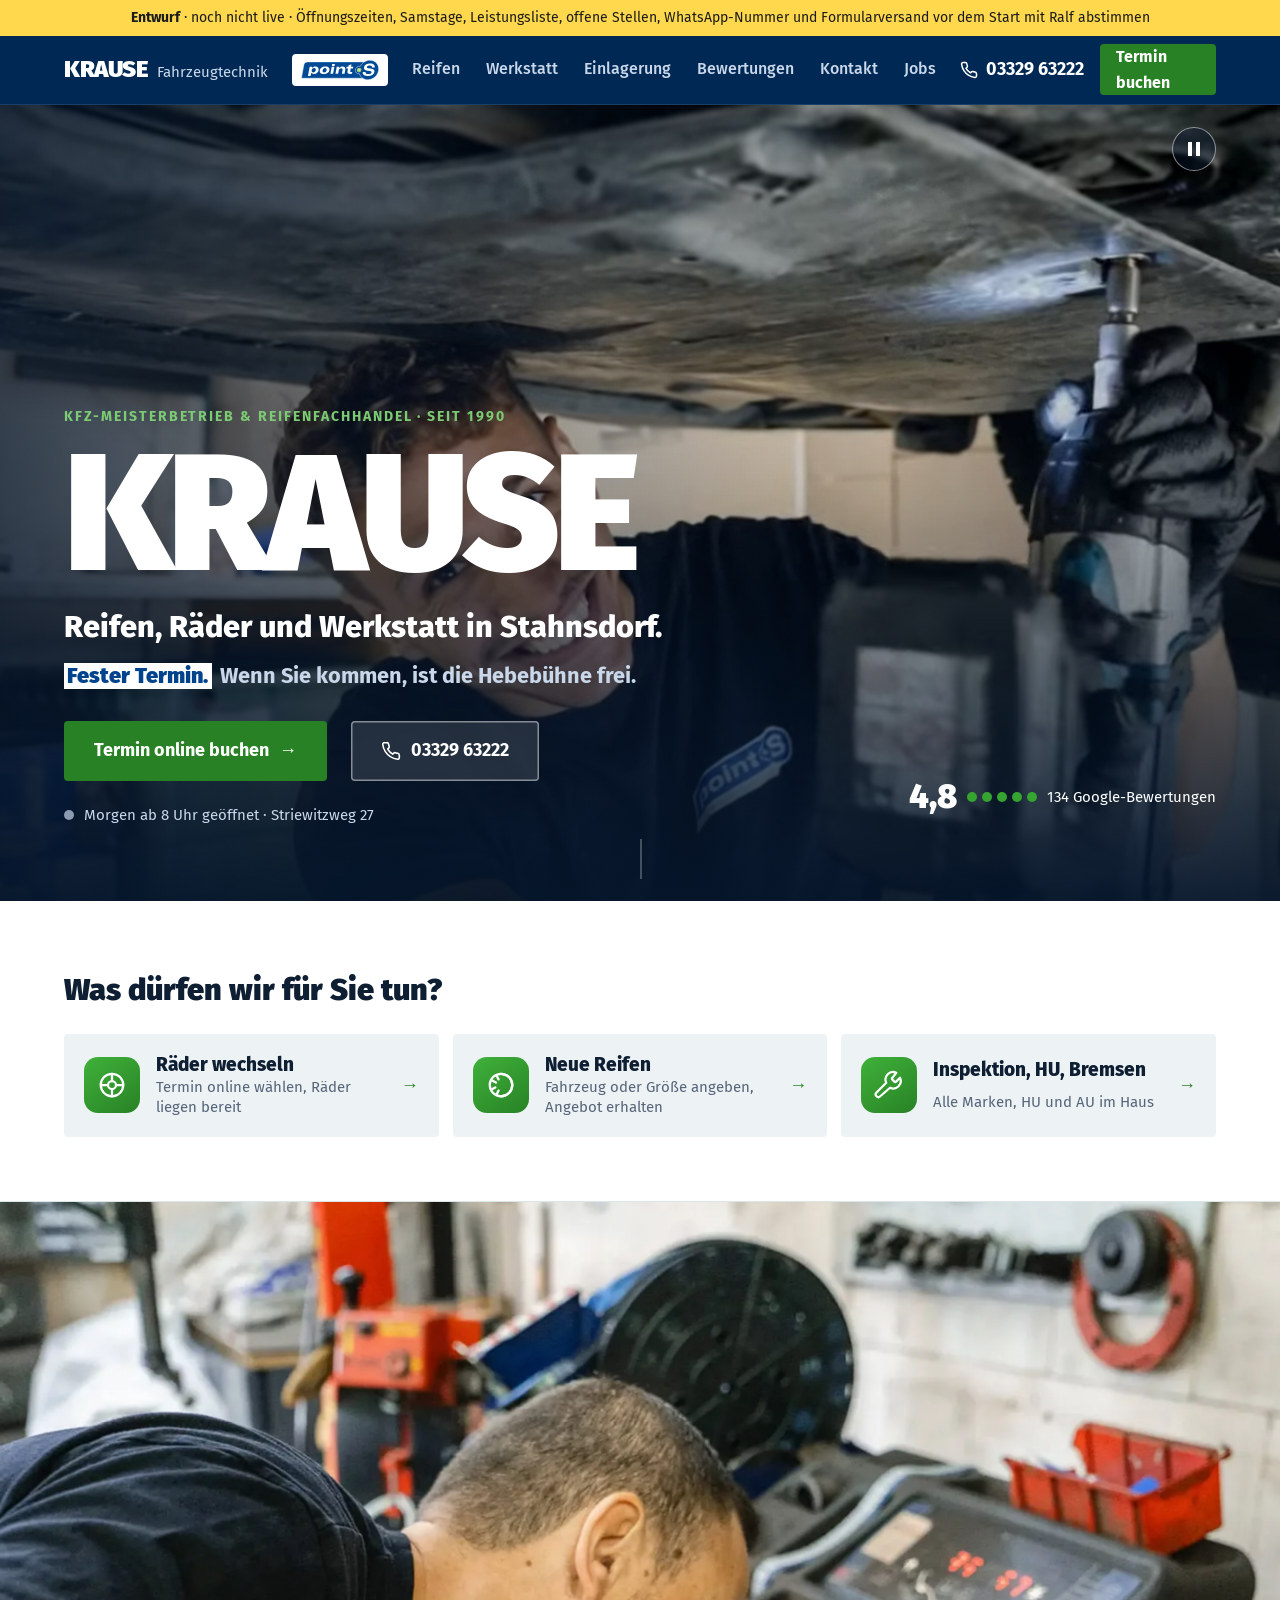
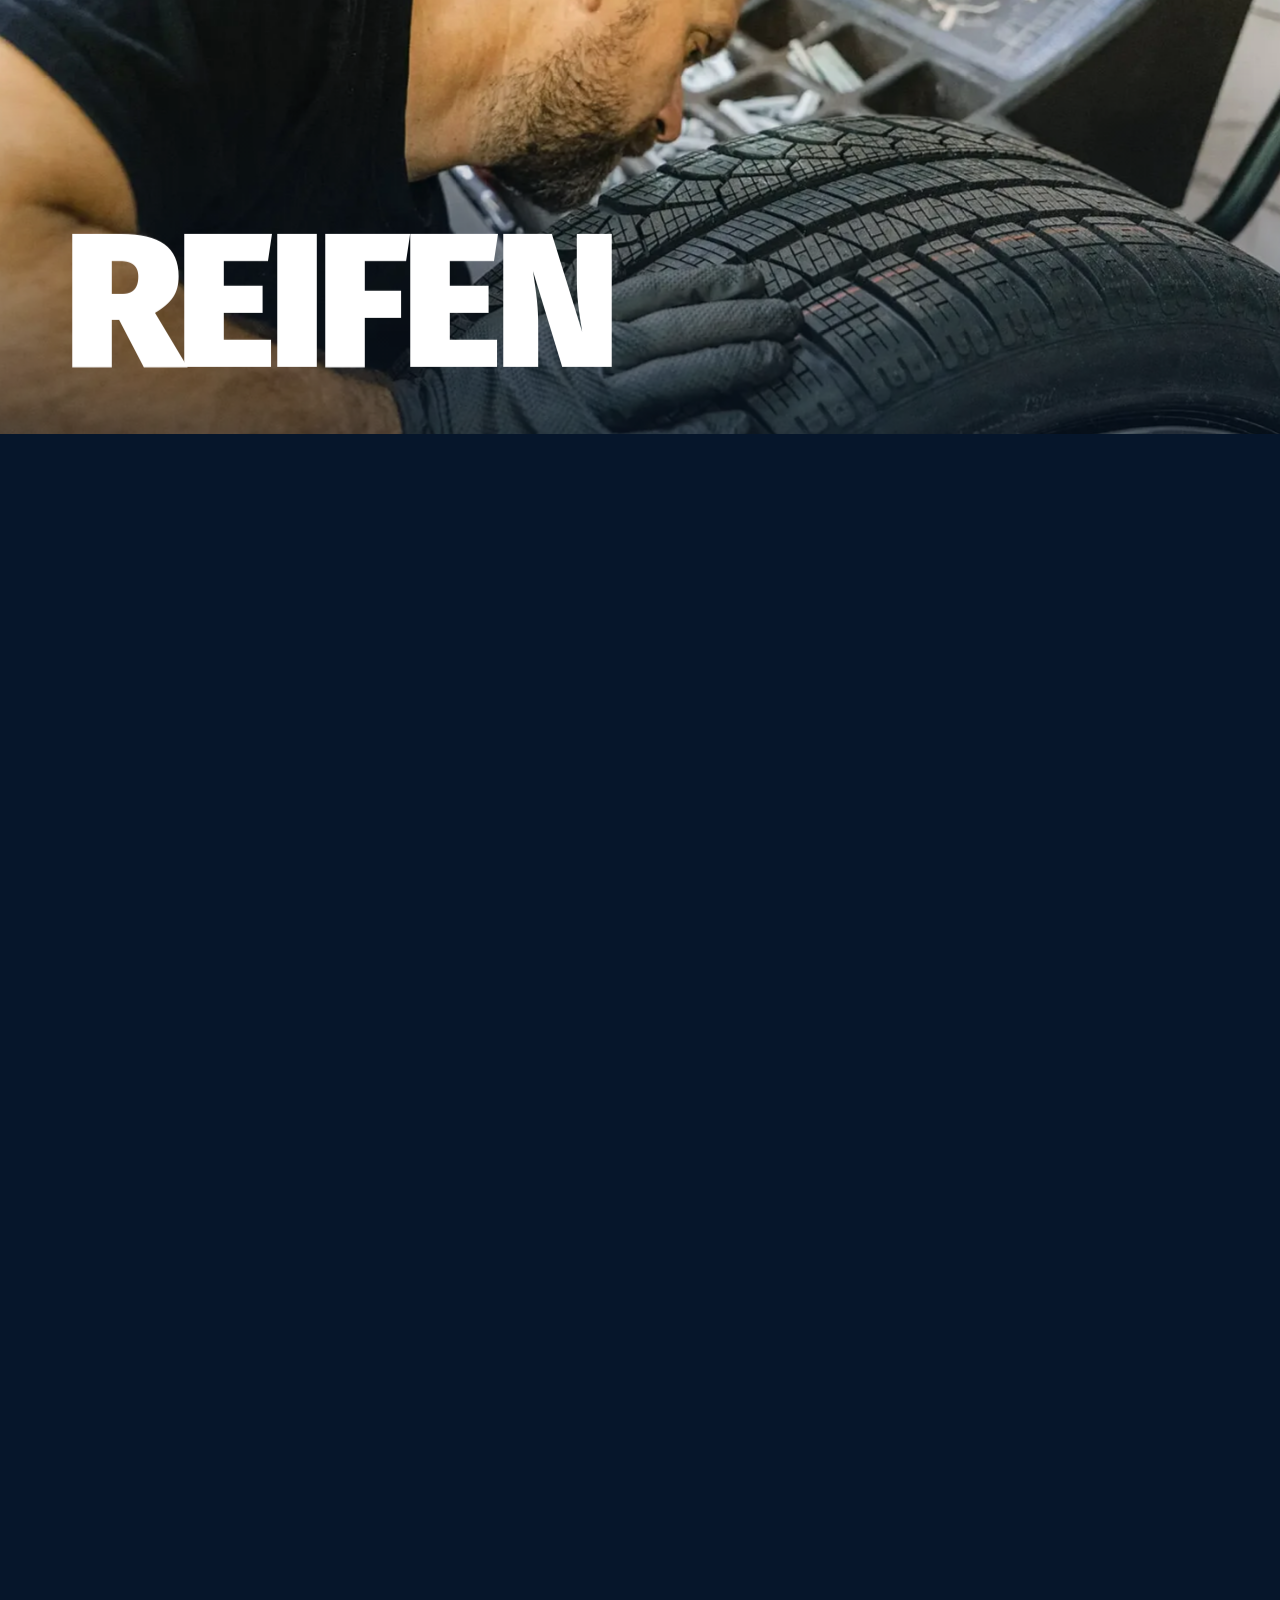
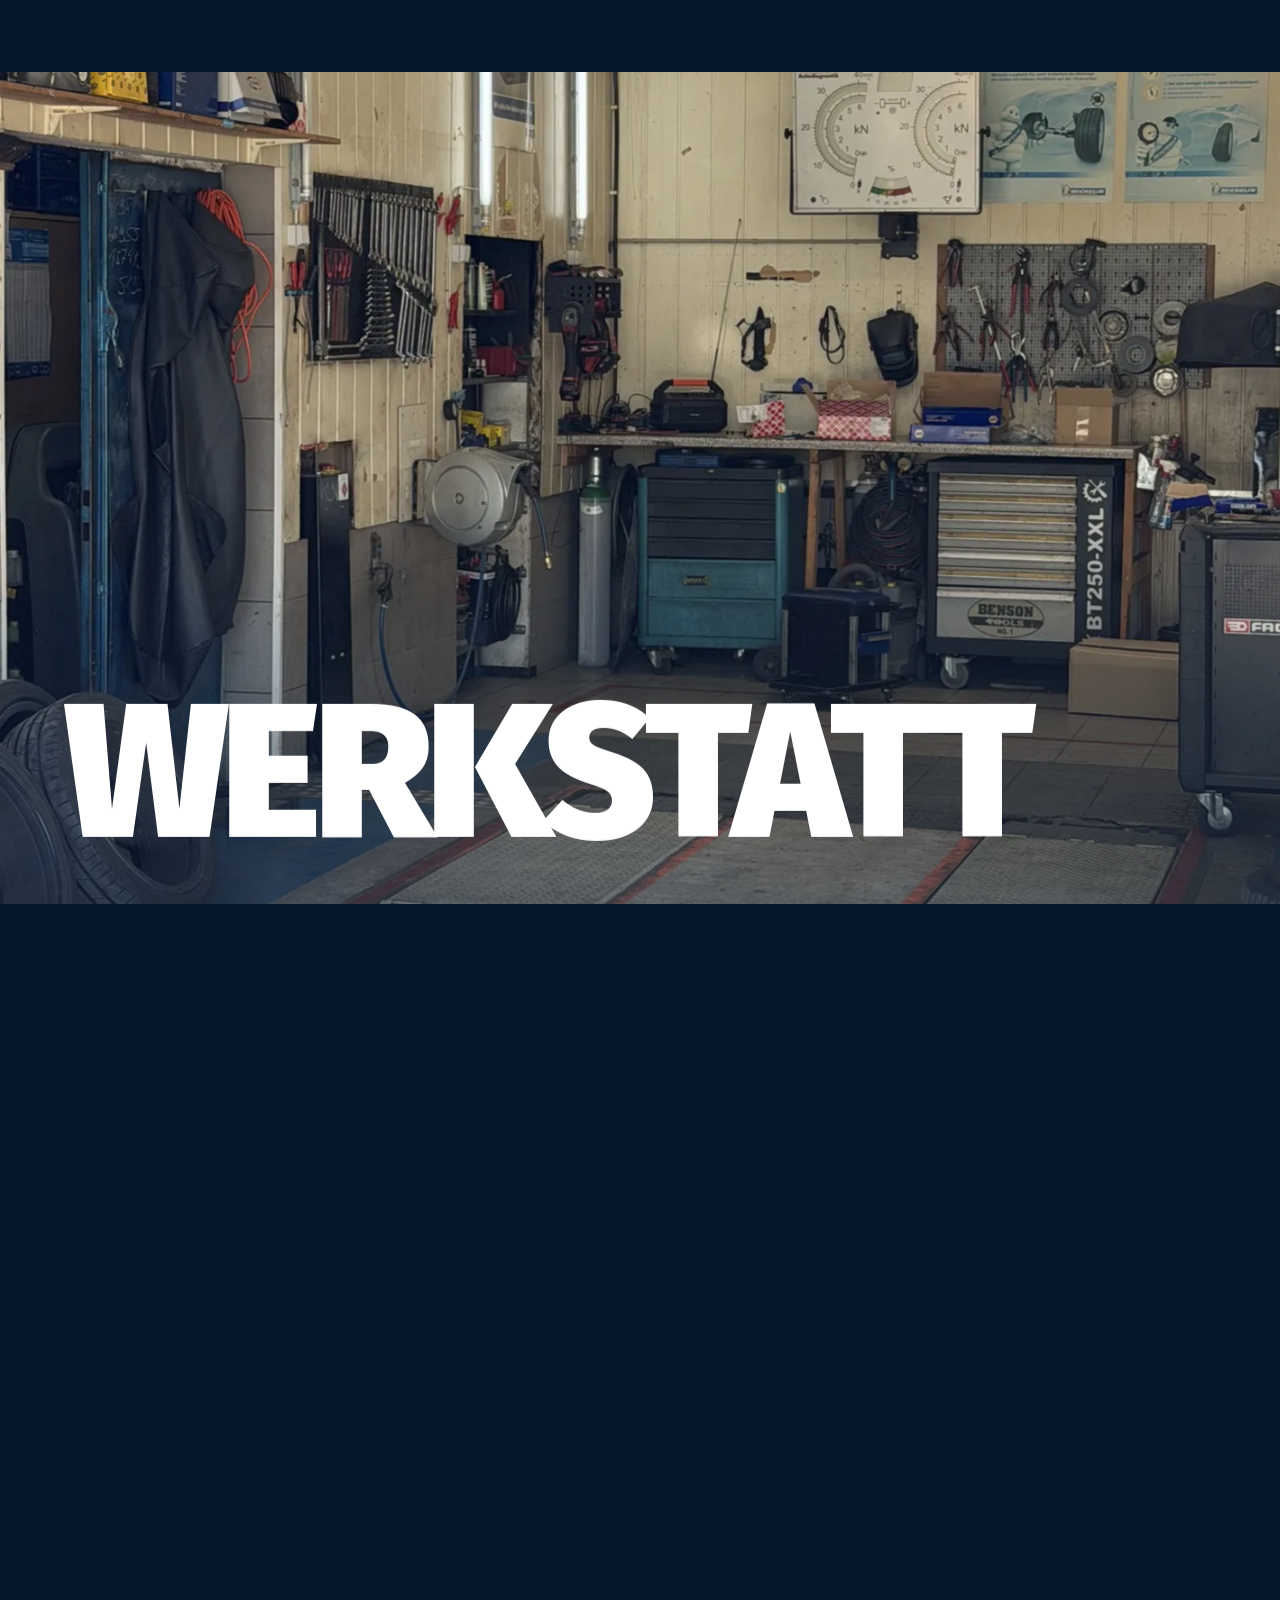
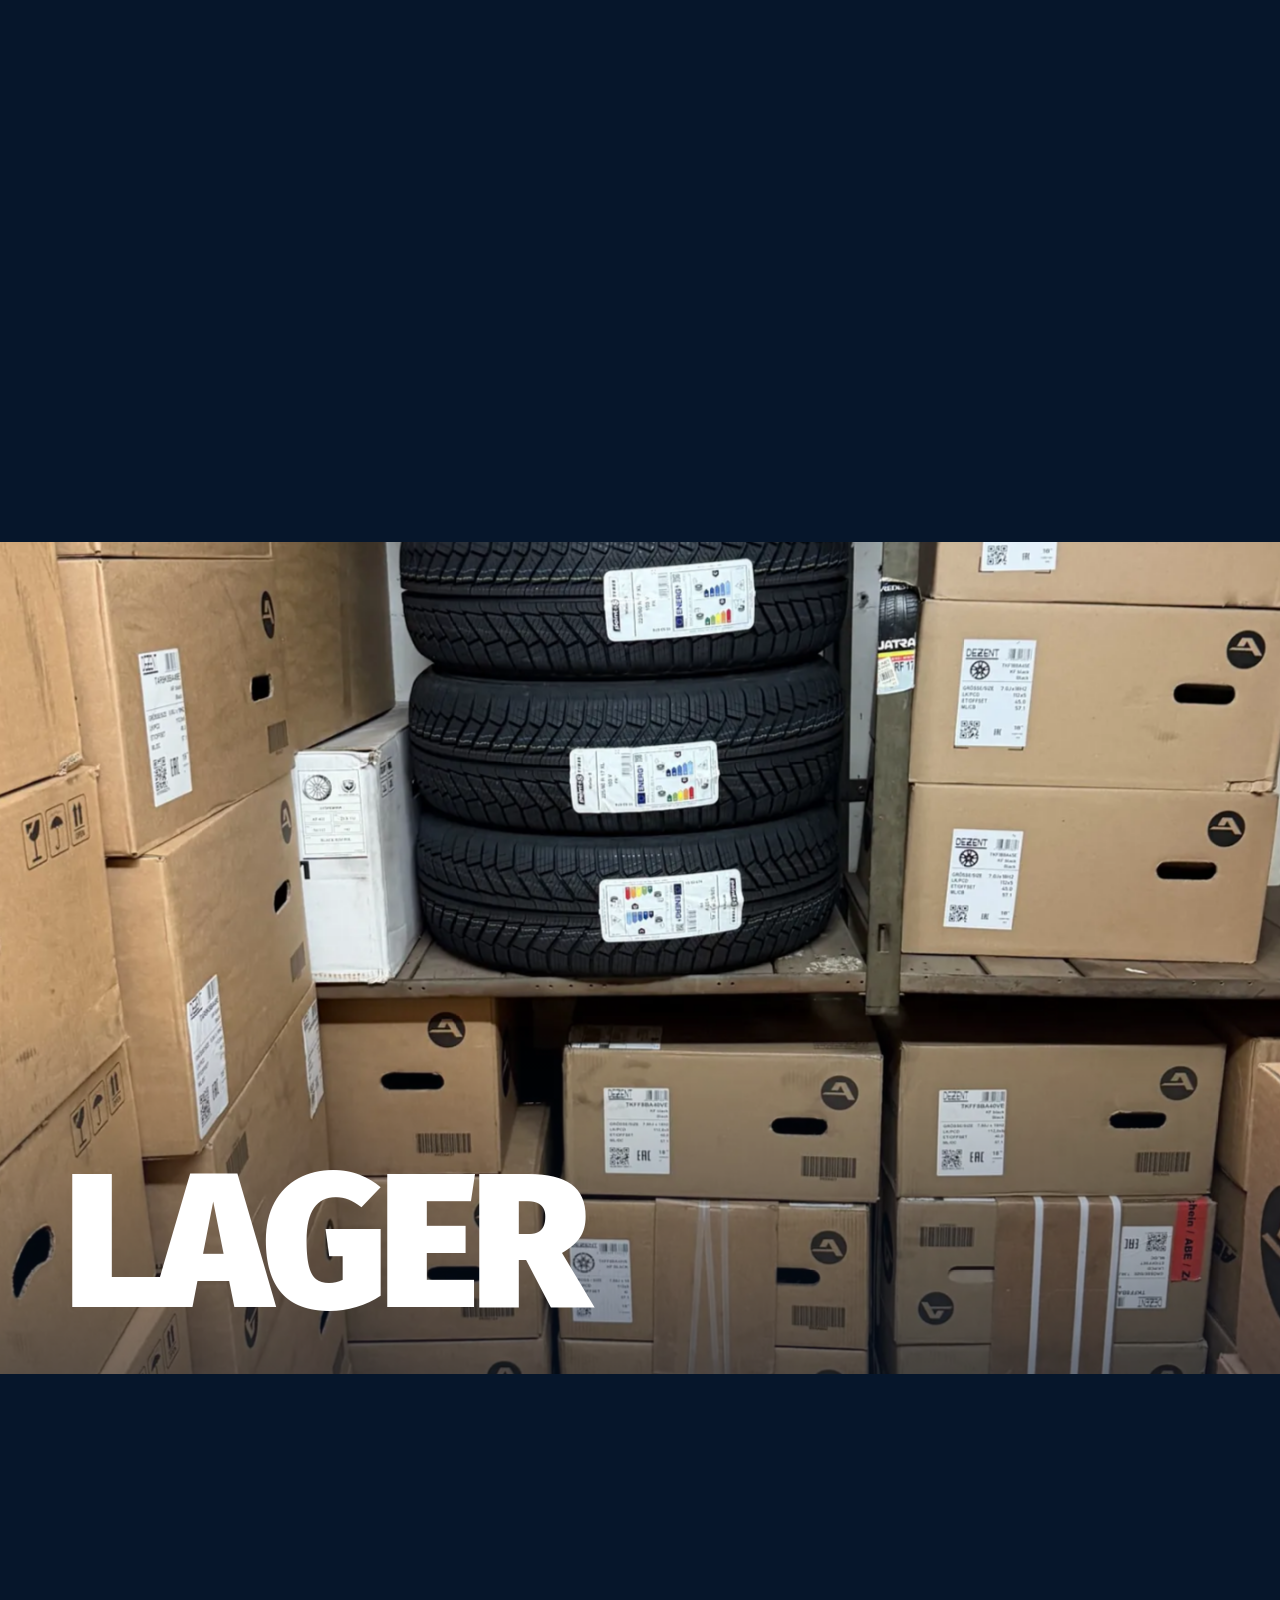
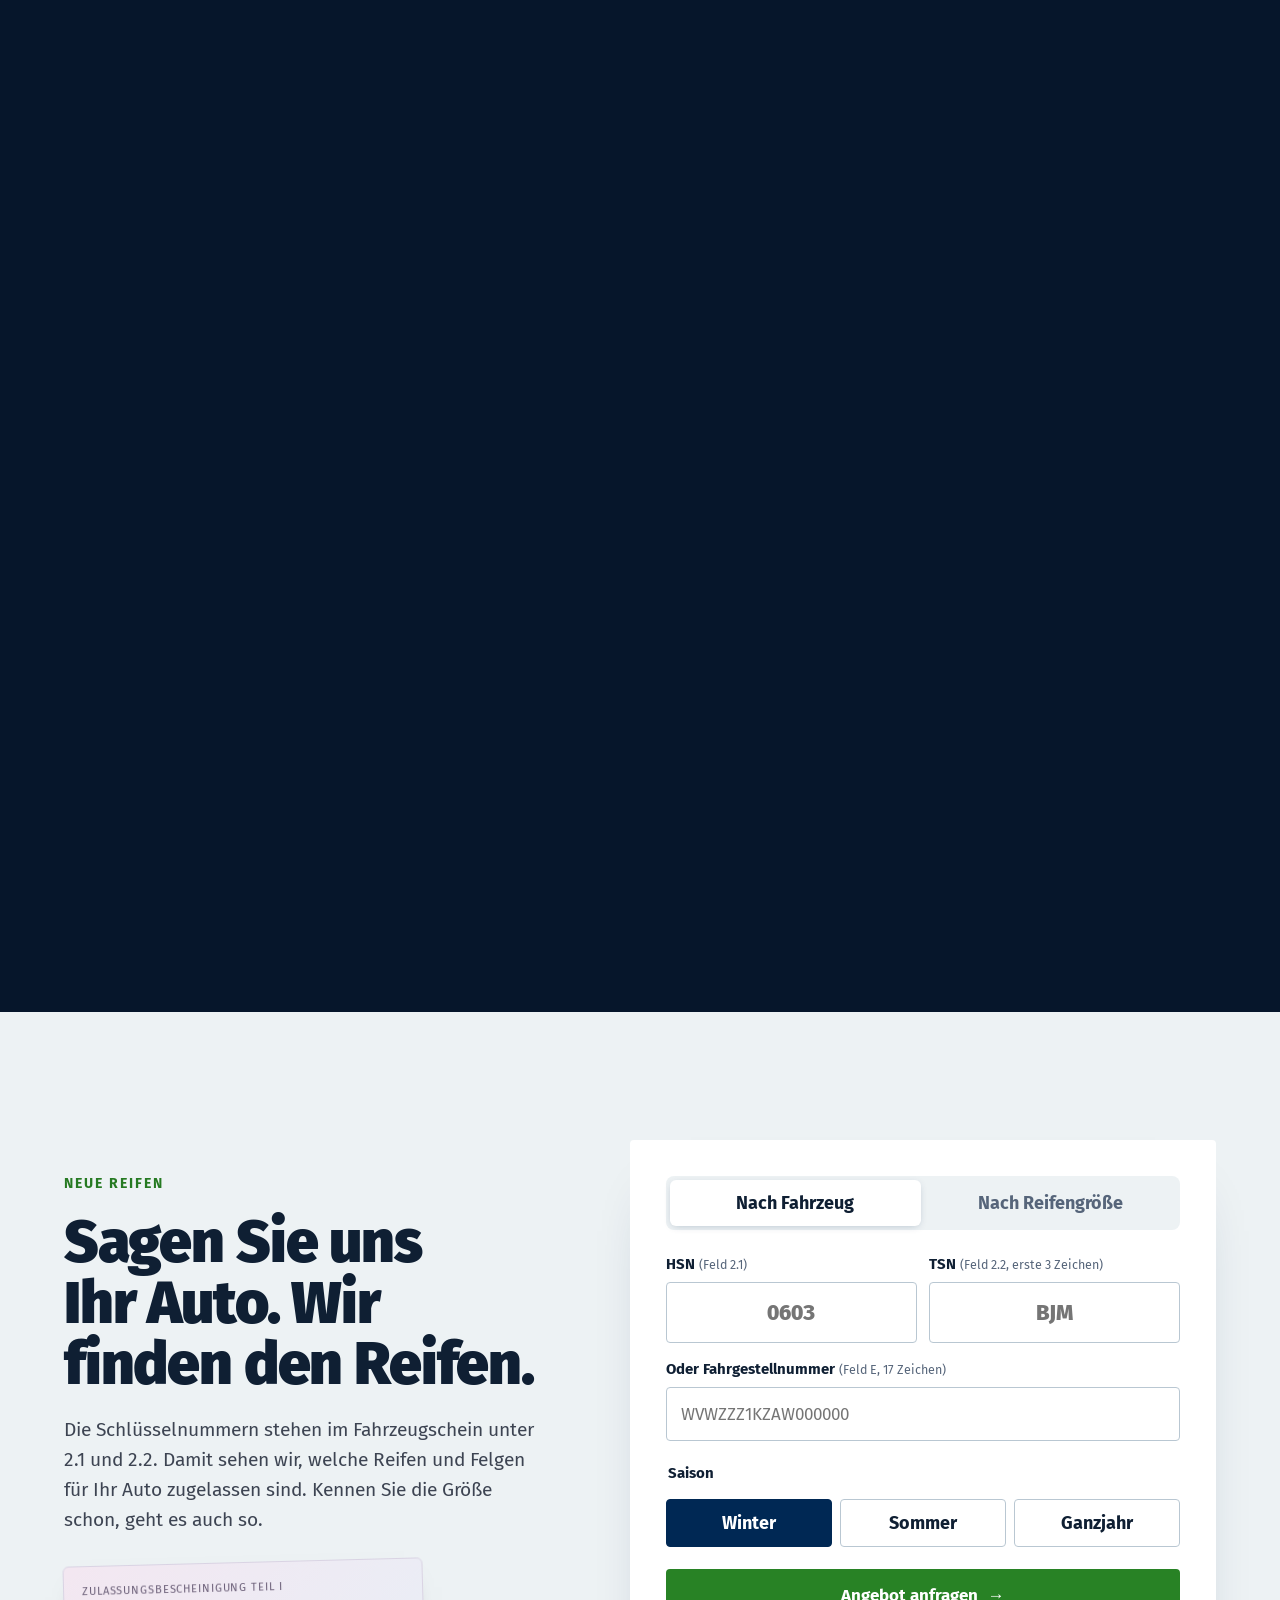
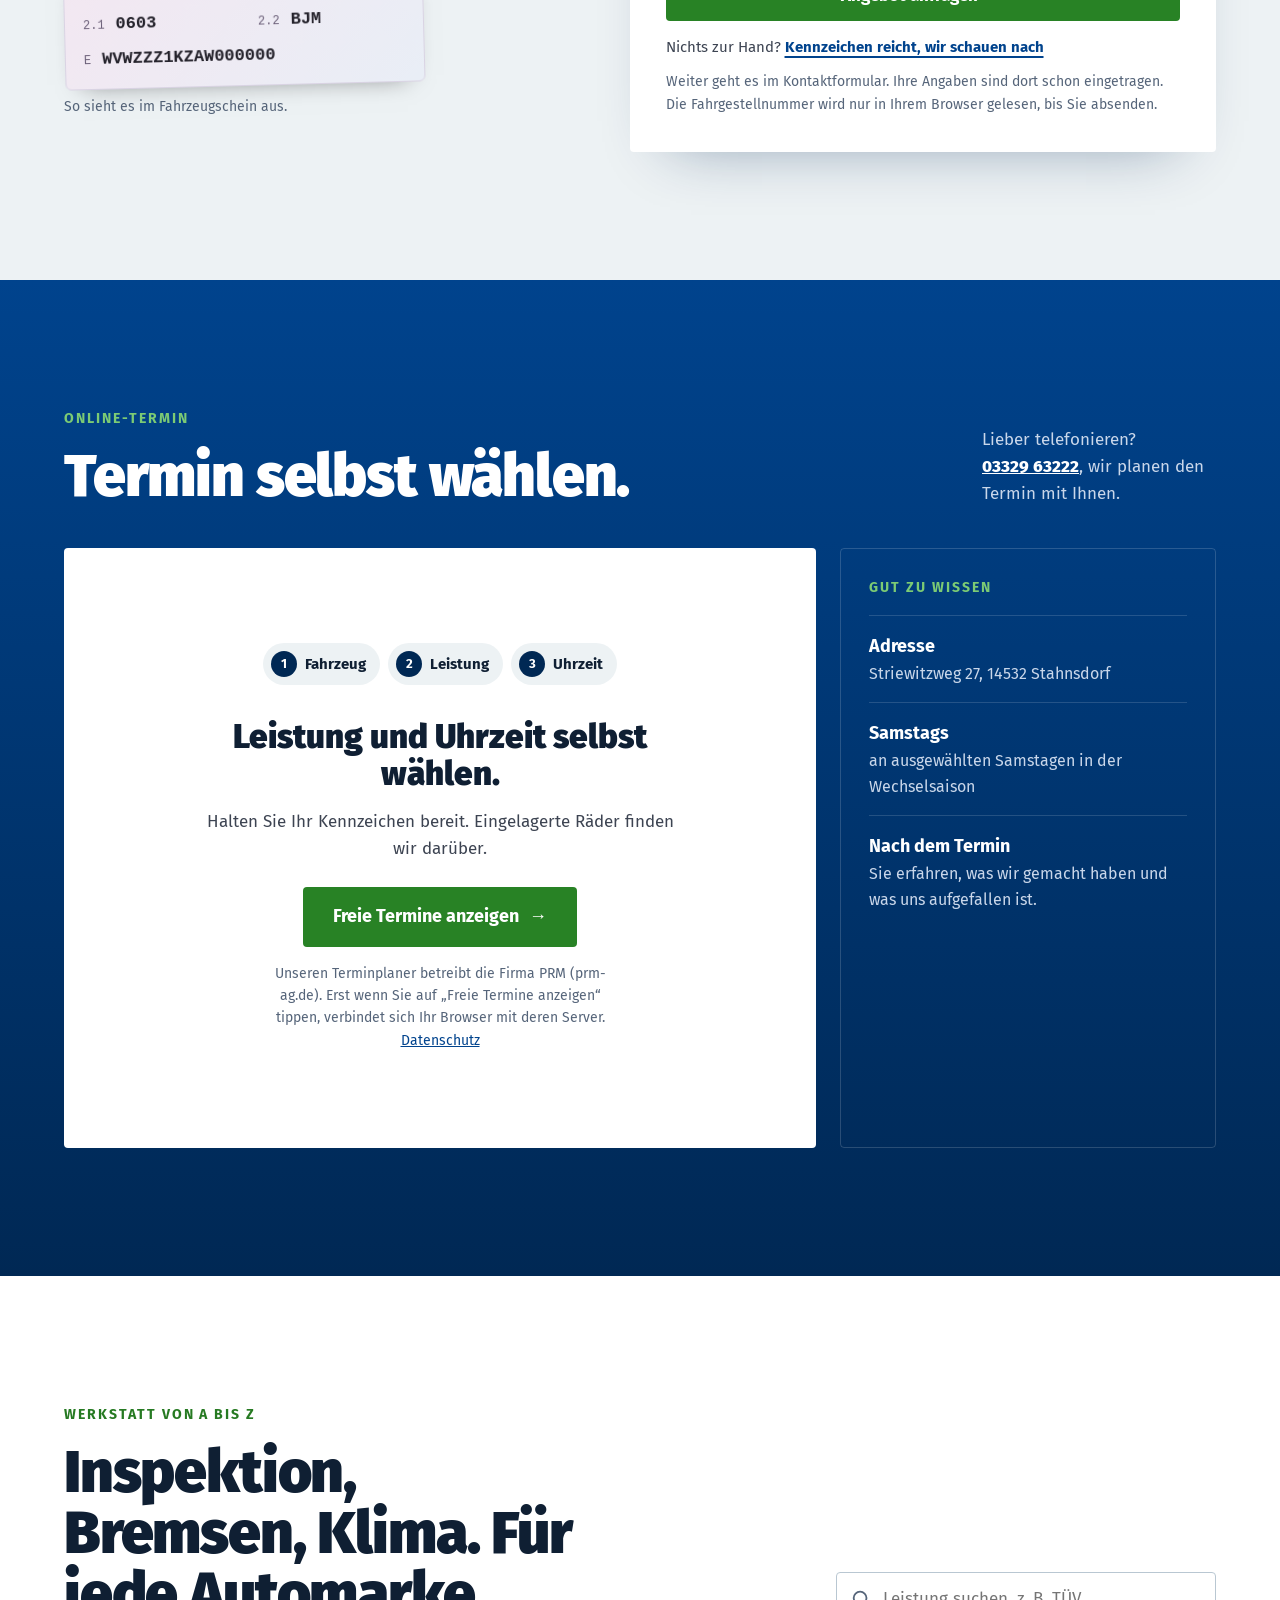
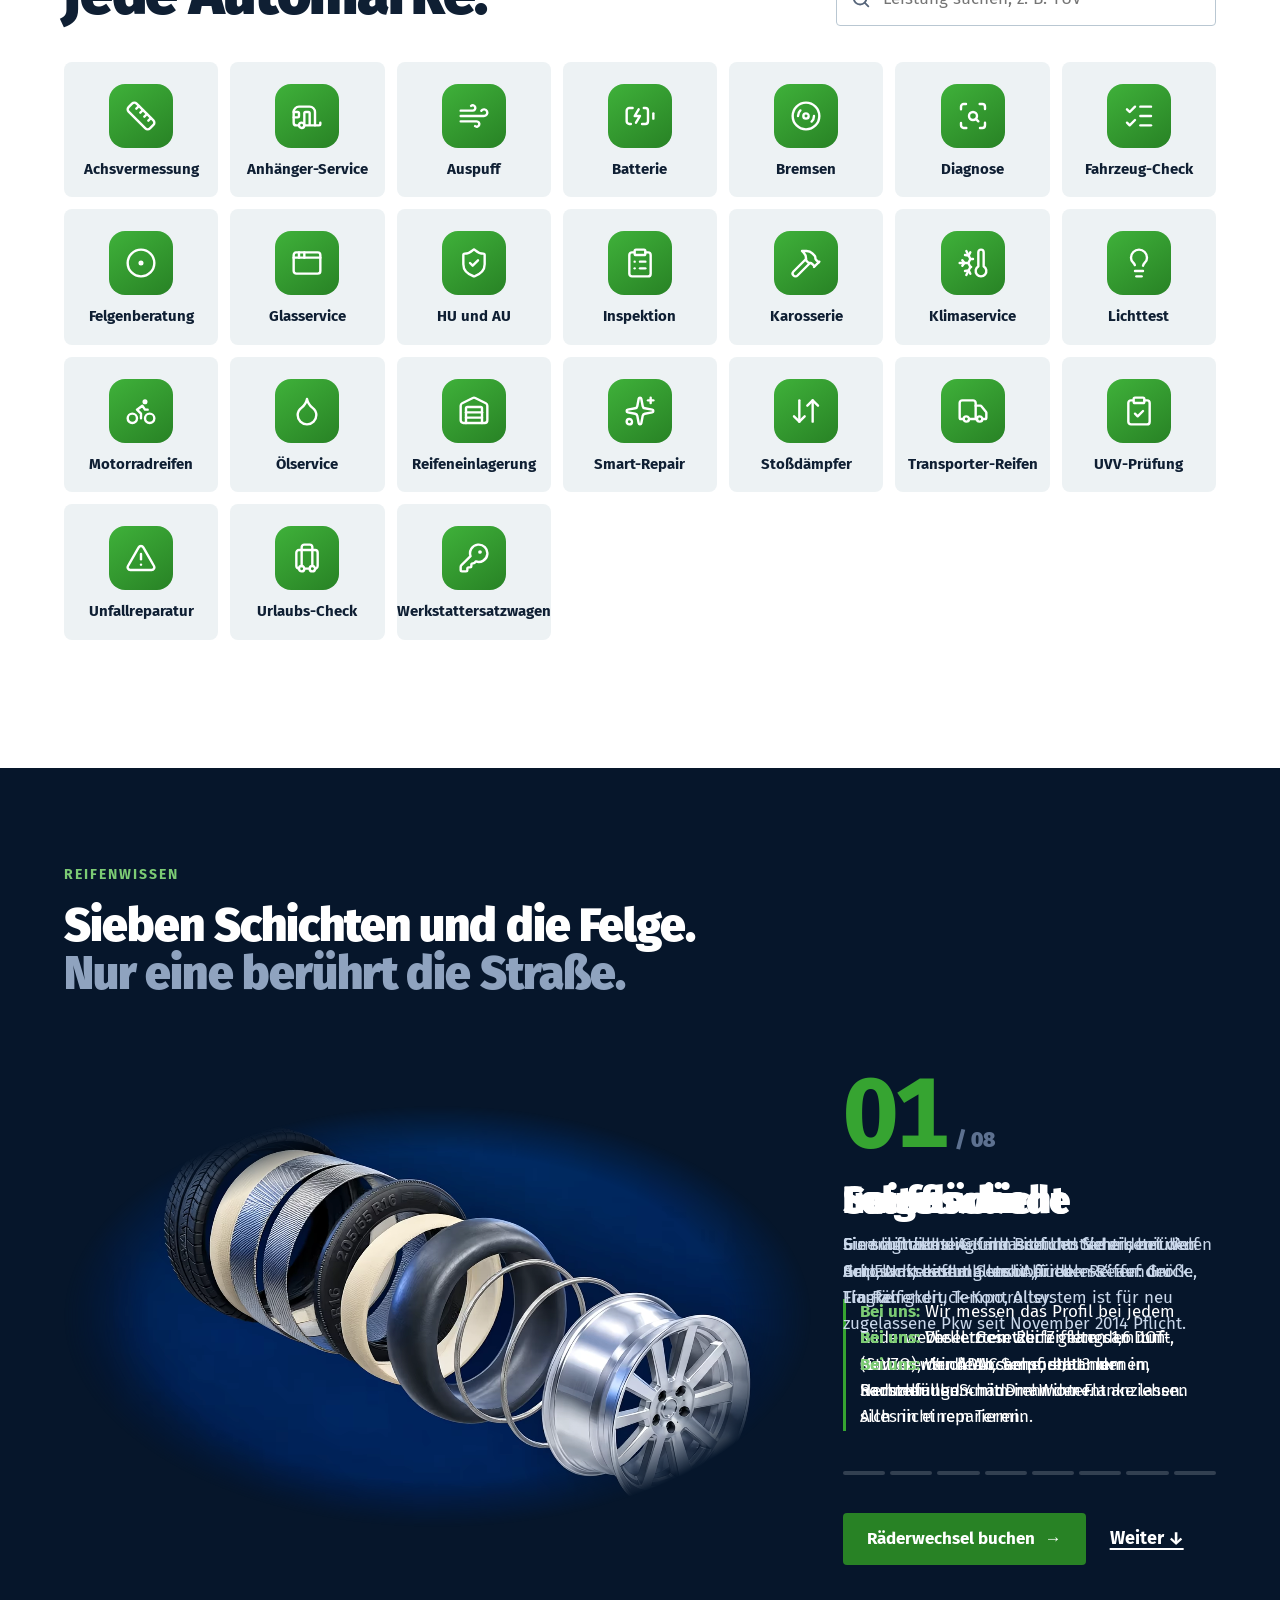
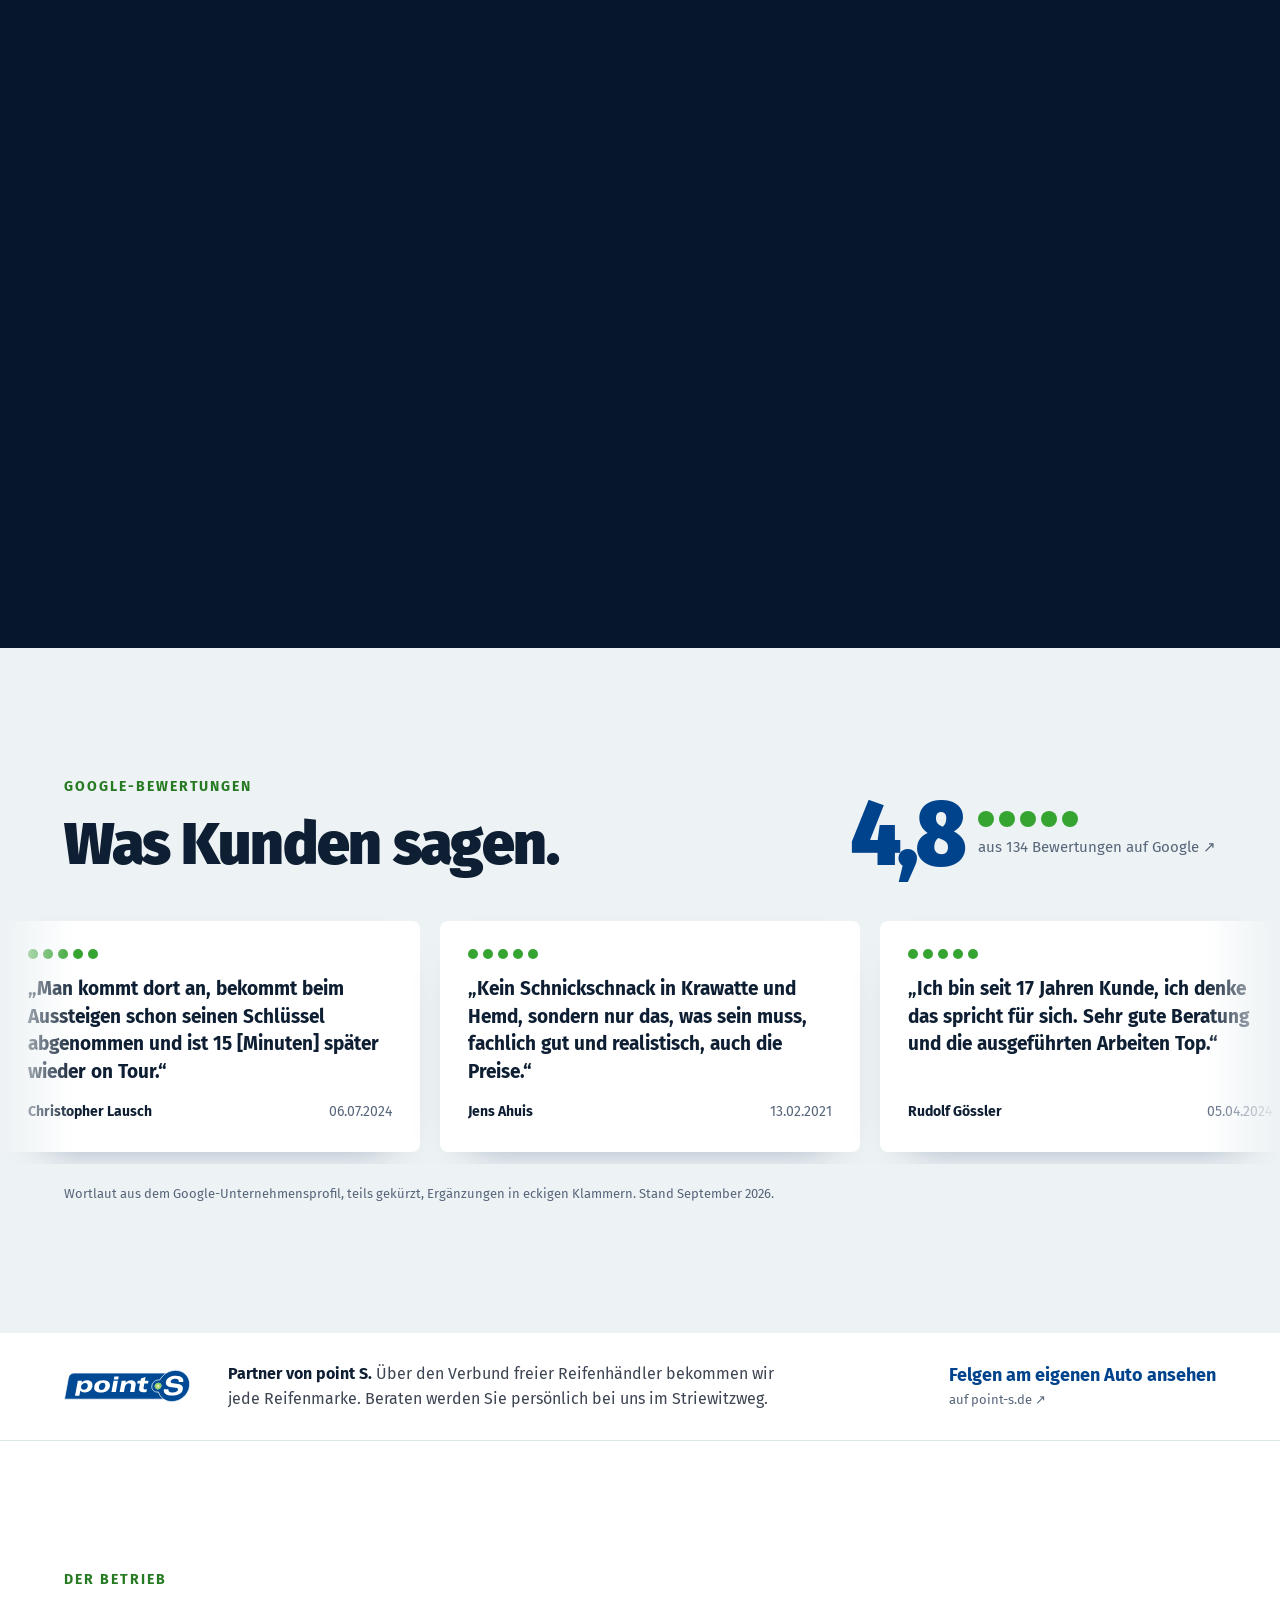
==== index.html @ 5d5fe262 "Entwurf Krause-Startseite (Vorschau, noindex)" ====
<!DOCTYPE html>
<html lang="de">
<head>
<meta charset="utf-8">
<meta name="viewport" content="width=device-width, initial-scale=1, viewport-fit=cover">
<title>Fahrzeugtechnik Krause · Reifen, Räder und Werkstatt in Stahnsdorf</title>
<meta name="description" content="Kfz-Meisterbetrieb und Reifenfachhandel in Stahnsdorf seit 1990. Räderwechsel zum festen Termin, Einlagerung, HU und AU im Haus. 4,8 von 5 aus 134 Google-Bewertungen. Termin online buchen.">
<meta name="theme-color" content="#002854">
<meta name="robots" content="noindex">
<meta property="og:type" content="website">
<meta property="og:title" content="Fahrzeugtechnik Krause · Reifen, Räder und Werkstatt in Stahnsdorf">
<meta property="og:description" content="Kfz-Meisterbetrieb und Reifenfachhandel seit 1990. Termin online buchen oder anrufen: 03329 63222.">
<meta property="og:image" content="video/trailer-1600-poster.webp">
<link rel="icon" href="favicon.svg" type="image/svg+xml">
<link rel="preload" as="image" href="video/trailer-1600-poster.webp" imagesrcset="video/trailer-960-poster.webp 960w, video/trailer-1600-poster.webp 1280w" imagesizes="100vw" fetchpriority="high">
<link rel="stylesheet" href="css/stil.css?v=43">
<script type="application/ld+json">
{"@context":"https://schema.org","@type":["AutoRepair","TireShop"],"name":"Fahrzeugtechnik Krause GmbH",
"address":{"@type":"PostalAddress","streetAddress":"Striewitzweg 27","postalCode":"14532","addressLocality":"Stahnsdorf","addressCountry":"DE"},
"hasMap":"https://www.google.com/maps/search/?api=1&query=Striewitzweg+27+14532+Stahnsdorf",
"telephone":"+49 3329 63222","email":"info@reifenkrause.de","foundingDate":"1990",
"areaServed":["Stahnsdorf","Teltow","Kleinmachnow","Berlin-Zehlendorf"],
"memberOf":{"@type":"Organization","name":"point S","url":"https://point-s.de/"},
"sameAs":["https://www.instagram.com/fahrzeugtechnik.krause/"],
"aggregateRating":{"@type":"AggregateRating","ratingValue":"4.8","reviewCount":"134","bestRating":"5"},
"openingHoursSpecification":[{"@type":"OpeningHoursSpecification","dayOfWeek":["Monday","Tuesday","Wednesday","Thursday","Friday"],"opens":"08:00","closes":"17:00"}]}
</script>
<script type="application/ld+json">
{"@context":"https://schema.org","@type":"FAQPage","mainEntity":[
{"@type":"Question","name":"Wie buche ich einen Termin?","acceptedAnswer":{"@type":"Answer","text":"Online im Terminplaner oder telefonisch unter 03329 63222. Im Planer wählen Sie Fahrzeug, Leistung und Uhrzeit. Halten Sie Ihr Kennzeichen bereit."}},
{"@type":"Question","name":"Haben Sie samstags geöffnet?","acceptedAnswer":{"@type":"Answer","text":"An ausgewählten Samstagen in der Wechselsaison. Den nächsten Termin nennen wir Ihnen am Telefon."}},
{"@type":"Question","name":"Ab wann brauche ich neue Reifen?","acceptedAnswer":{"@type":"Answer","text":"Gesetzlich gelten 1,6 mm Profil (StVZO). Der ADAC empfiehlt, Sommerreifen ab 3 mm und Winterreifen ab 4 mm zu ersetzen. Wir messen bei jedem Räderwechsel nach."}},
{"@type":"Question","name":"Lagern Sie meine Räder ein?","acceptedAnswer":{"@type":"Answer","text":"Ja, in unserem eigenen Lager. Zum nächsten Wechsel liegt Ihr Satz bereit."}},
{"@type":"Question","name":"Machen Sie auch HU und AU?","acceptedAnswer":{"@type":"Answer","text":"Ja, Hauptuntersuchung und Abgasuntersuchung gibt es direkt bei uns im Haus."}}]}
</script>
</head>
<body>
<a class="sprung" href="#inhalt">Zum Inhalt springen</a>

<!-- ENTWURF: vor dem Livegang entfernen (auch .entwurf in stil.css und KONFIG.ENTWURF in app.js) -->
<div class="entwurf" role="note"><strong>Entwurf</strong> · noch nicht live · Öffnungszeiten, Samstage, Leistungsliste, offene Stellen, WhatsApp-Nummer und Formularversand vor dem Start mit Ralf abstimmen</div>

<header class="kopf">
  <div class="kopf-innen">
    <a class="marke" href="#start" aria-label="Fahrzeugtechnik Krause, zum Seitenanfang"><b>KRAUSE</b><span>Fahrzeugtechnik</span></a>
    <a class="kopf-points" href="#points" aria-label="Partner von point S"><img src="bilder/point-s.svg" alt="" width="78" height="20"></a>
    <nav class="nav" aria-label="Hauptnavigation">
      <a href="#kapitel-reifen">Reifen</a>
      <a href="#werkstatt">Werkstatt</a>
      <a href="#kapitel-lager">Einlagerung</a>
      <a href="#stimmen">Bewertungen</a>
      <a href="#kontakt">Kontakt</a>
      <a href="#jobs">Jobs</a>
    </nav>
    <div class="kopf-tat">
      <a class="kopf-tel" href="tel:+49332963222" aria-label="Anrufen: 03329 63222"><svg class="ico-s" viewBox="0 0 24 24" aria-hidden="true"><path d="M22 16.9v3a2 2 0 0 1-2.2 2 19.8 19.8 0 0 1-8.6-3.1 19.5 19.5 0 0 1-6-6A19.8 19.8 0 0 1 2.1 4.2 2 2 0 0 1 4.1 2h3a2 2 0 0 1 2 1.7c.1.9.4 1.8.7 2.7a2 2 0 0 1-.5 2.1L8 9.8a16 16 0 0 0 6 6l1.3-1.3a2 2 0 0 1 2.1-.4c.9.3 1.8.6 2.7.7a2 2 0 0 1 1.7 2z"/></svg><span>03329 63222</span></a>
      <a class="knopf knopf-klein" href="#termin" data-planer-oeffnen>Termin buchen</a>
      <button type="button" class="menue-knopf" popovertarget="menue" aria-label="Menü öffnen"><span aria-hidden="true"></span></button>
    </div>
  </div>
</header>
<nav class="menue" id="menue" popover aria-label="Menü">
  <button type="button" class="menue-zu" popovertarget="menue" popovertargetaction="hide" aria-label="Menü schließen">×</button>
  <a href="#kapitel-reifen">Reifen</a>
  <a href="#werkstatt">Werkstatt</a>
  <a href="#kapitel-lager">Einlagerung</a>
  <a href="#stimmen">Bewertungen</a>
  <a href="#zeiten">Öffnungszeiten und Anfahrt</a>
  <a href="#jobs">Jobs</a>
  <a href="#termin" class="knopf" data-planer-oeffnen>Termin buchen</a>
  <a href="tel:+49332963222" class="menue-tel">03329 63222</a>
</nav>

<main id="inhalt">

<!-- ═══ HERO · nur der Film, sonst nichts im Bild ═══ -->
<section class="hero" id="start" aria-labelledby="hero-titel">
  <div class="trailer" aria-hidden="true">
    <img class="trailer-bild" src="video/trailer-1600-poster.webp" srcset="video/trailer-960-poster.webp 960w, video/trailer-1600-poster.webp 1280w" sizes="100vw" alt="" width="1280" height="720" fetchpriority="high">
    <video class="trailer-video" muted playsinline loop autoplay preload="metadata" disablepictureinpicture>
      <source src="video/trailer-960.webm?v=1" type="video/webm" media="(max-width: 760px)">
      <source src="video/trailer-960.mp4?v=3" type="video/mp4" media="(max-width: 760px)">
      <source src="video/trailer-1600.webm?v=1" type="video/webm">
      <source src="video/trailer-1600.mp4?v=3" type="video/mp4">
    </video>
  </div>
  <div class="hero-innen">
    <p class="kicker kicker-hell">Kfz-Meisterbetrieb &amp; Reifenfachhandel · seit 1990</p>
    <h1 id="hero-titel">
      <span class="sr-nur">Krause: </span><span class="wortmarke" aria-hidden="true"><span style="--i:0">K</span><span style="--i:1">R</span><span style="--i:2">A</span><span style="--i:3">U</span><span style="--i:4">S</span><span style="--i:5">E</span></span>
      <span class="h1-satz">Reifen, Räder und Werkstatt in Stahnsdorf.</span>
    </h1>
    <p class="hero-claim"><span class="marker">Fester Termin.</span> Wenn Sie kommen, ist die Hebebühne frei.</p>
    <div class="tat">
      <a class="knopf knopf-gross" href="#termin" data-planer-oeffnen>Termin online buchen <span class="pfeil" aria-hidden="true">→</span></a>
      <a class="knopf knopf-gross knopf-glas" href="tel:+49332963222"><svg class="ico-s" viewBox="0 0 24 24" aria-hidden="true"><path d="M22 16.9v3a2 2 0 0 1-2.2 2 19.8 19.8 0 0 1-8.6-3.1 19.5 19.5 0 0 1-6-6A19.8 19.8 0 0 1 2.1 4.2 2 2 0 0 1 4.1 2h3a2 2 0 0 1 2 1.7c.1.9.4 1.8.7 2.7a2 2 0 0 1-.5 2.1L8 9.8a16 16 0 0 0 6 6l1.3-1.3a2 2 0 0 1 2.1-.4c.9.3 1.8.6 2.7.7a2 2 0 0 1 1.7 2z"/></svg> 03329 63222</a>
    </div>
    <p class="status" data-status><i aria-hidden="true"></i><span>Mo bis Fr 8 bis 17 Uhr · Striewitzweg 27</span></p>
  </div>
  <a class="hero-wertung" href="#stimmen"><b>4,8</b><span class="punkte" aria-hidden="true"><i></i><i></i><i></i><i></i><i></i></span><span>134 Google-Bewertungen</span></a>
  <button type="button" class="trailer-pause" aria-label="Film anhalten" aria-pressed="false"><span aria-hidden="true"></span></button>
  <p class="hero-runter" aria-hidden="true"><span></span></p>
</section>

<!-- ═══ ANLIEGEN · drei Wege direkt unter dem Film (Muster: Airtasker, Fresha) ═══ -->
<section class="anliegen" aria-labelledby="anliegen-titel">
  <div class="rahmen">
    <h2 class="anliegen-titel" id="anliegen-titel">Was dürfen wir für Sie tun?</h2>
    <div class="anliegen-raster">
      <a class="anliegen-feld" href="#termin" data-planer-oeffnen data-wunsch="Räderwechsel">
        <span class="anliegen-ico"><svg viewBox="0 0 24 24" aria-hidden="true"><circle cx="12" cy="12" r="9"/><circle cx="12" cy="12" r="3.2"/><path d="M12 3v5.8M12 15.2V21M3 12h5.8M15.2 12H21"/></svg></span>
        <b>Räder wechseln</b><span>Termin online wählen, Räder liegen bereit</span><i class="pfeil" aria-hidden="true">→</i>
      </a>
      <a class="anliegen-feld" href="#reifenanfrage">
        <span class="anliegen-ico"><svg viewBox="0 0 24 24" aria-hidden="true"><circle cx="12" cy="12" r="9"/><path d="M12 3a9 9 0 0 1 0 18M8.5 4.5l1.5 3M5 8.5l3 1.5M4.5 15.5l3-1.5M8.5 19.5l1.5-3"/></svg></span>
        <b>Neue Reifen</b><span>Fahrzeug oder Größe angeben, Angebot erhalten</span><i class="pfeil" aria-hidden="true">→</i>
      </a>
      <a class="anliegen-feld" href="#termin" data-planer-oeffnen data-wunsch="Werkstatt, Inspektion oder HU">
        <span class="anliegen-ico"><svg viewBox="0 0 24 24" aria-hidden="true"><path d="M14.7 6.3a1 1 0 0 0 0 1.4l1.6 1.6a1 1 0 0 0 1.4 0l3.1-3.1a6 6 0 0 1-8 8L5 21a2.1 2.1 0 0 1-3-3l7.8-7.8a6 6 0 0 1 8-8z"/></svg></span>
        <b>Inspektion, HU, Bremsen</b><span>Alle Marken, HU und AU im Haus</span><i class="pfeil" aria-hidden="true">→</i>
      </a>
    </div>
  </div>
</section>

<!-- ═══ SAISON · erscheint nur zur Wechselzeit (per Datum in app.js) ═══ -->
<aside class="saison" data-saison hidden aria-label="Hinweis zur Wechselzeit">
  <div class="rahmen saison-innen">
    <p><b data-saison-titel>Zeit für Winterreifen.</b> <span data-saison-text>Die Faustregel: von Oktober bis Ostern. Buchen Sie Ihren Wechsel, bevor der erste Frost kommt.</span></p>
    <a class="knopf knopf-weiss knopf-klein" href="#termin" data-planer-oeffnen data-wunsch="Räderwechsel">Wechseltermin buchen</a>
  </div>
</aside>

<!-- ═══ KAPITEL · Bild füllt den Schirm, tritt beim Scrollen zurück, der Inhalt schiebt sich darüber (Muster: Oryzo, Squarespace „Block Pinning") ═══ -->
<section class="kapitel" id="kapitel-reifen" aria-labelledby="k1-titel">
  <div class="kapitel-buehne">
    <div class="kapitel-bild"><img src="bilder/shooting/reifenmontage-1600.webp" srcset="bilder/shooting/reifenmontage-800.webp 800w, bilder/shooting/reifenmontage-1600.webp 1600w" sizes="100vw" alt="Monteur prüft einen Reifen an der Wuchtmaschine" width="1600" height="1068" loading="lazy"></div>
    <span class="kapitel-dunkel" aria-hidden="true"></span>
    <p class="kapitel-wort" aria-hidden="true">Reifen</p>
    <div class="kapitel-inhalt">
      <p class="kapitel-nr"><span>01</span>Reifen und Räder</p>
      <h2 class="h2" id="k1-titel">Reifen jeder Größe, montiert und gewuchtet.</h2>
      <p>Wir sind an keine Reifenmarke gebunden. Sie sagen uns, wie Sie fahren, wir empfehlen den Reifen dazu. Montage und Wuchten gleich mit.</p>
      <ul class="punktliste"><li>Räderwechsel und Einlagerung</li><li>Montage und Wuchten</li><li>Reifendrucksensoren (RDKS)</li><li>Felgen und Kompletträder</li></ul>
      <div class="tat">
        <a class="knopf" href="#reifenanfrage">Reifen anfragen <span class="pfeil" aria-hidden="true">→</span></a>
        <a class="textlink" href="#termin" data-planer-oeffnen data-wunsch="Räderwechsel">Räderwechsel buchen</a>
      </div>
    </div>
  </div>
</section>

<section class="kapitel" id="kapitel-werkstatt" aria-labelledby="k2-titel">
  <div class="kapitel-buehne">
    <div class="kapitel-bild"><img src="bilder/shooting/tor2-1600.webp" srcset="bilder/shooting/tor2-800.webp 800w, bilder/shooting/tor2-1600.webp 1600w" sizes="100vw" alt="Werkstatt hinter Tor 2 mit Hebebühne und Werkbank" width="1600" height="1000" loading="lazy"></div>
    <span class="kapitel-dunkel" aria-hidden="true"></span>
    <p class="kapitel-wort" aria-hidden="true">Werkstatt</p>
    <div class="kapitel-inhalt">
      <p class="kapitel-nr"><span>02</span>Werkstatt und HU</p>
      <h2 class="h2" id="k2-titel">Werkstatt für alle Marken.</h2>
      <p>Inspektion nach Herstellervorgaben, Bremsen, Stoßdämpfer, Achsvermessung. Für die Hauptuntersuchung müssen Sie nirgendwo anders hin.</p>
      <ul class="punktliste"><li>Inspektion und Ölservice</li><li>Bremsen und Stoßdämpfer</li><li>Achsvermessung</li><li>HU und AU im Haus</li></ul>
      <div class="tat">
        <a class="knopf" href="#termin" data-planer-oeffnen data-wunsch="Werkstatt, Inspektion oder HU">Werkstatttermin buchen <span class="pfeil" aria-hidden="true">→</span></a>
        <a class="textlink" href="#werkstatt">Alle Leistungen</a>
      </div>
    </div>
  </div>
</section>

<section class="kapitel" id="kapitel-lager" aria-labelledby="k3-titel">
  <div class="kapitel-buehne">
    <div class="kapitel-bild"><img src="bilder/shooting/einlagerung-1600.webp" srcset="bilder/shooting/einlagerung-800.webp 800w, bilder/shooting/einlagerung-1600.webp 1600w" sizes="100vw" alt="Radsätze und Reifenkartons im Lager von Fahrzeugtechnik Krause" width="1600" height="1000" loading="lazy"></div>
    <span class="kapitel-dunkel" aria-hidden="true"></span>
    <p class="kapitel-wort" aria-hidden="true">Lager</p>
    <div class="kapitel-inhalt">
      <p class="kapitel-nr"><span>03</span>Räder-Einlagerung</p>
      <h2 class="h2" id="k3-titel">Ihre Räder lagern bei uns. Nicht in Ihrem Keller.</h2>
      <p>Vier Räder wiegen schnell über 60 Kilo. Wir lagern sie in unserem eigenen Lager. Zum nächsten Wechsel liegt Ihr Satz bereit, Sie kommen mit leerem Kofferraum.</p>
      <div class="tat">
        <a class="knopf" href="#formular" data-anliegen="Einlagerung">Einlagerung anfragen <span class="pfeil" aria-hidden="true">→</span></a>
        <button type="button" class="textlink textlink-knopf" data-erinnerung>Erinnerung in den Kalender</button>
      </div>
      <p class="kapitel-fuss" data-erinnerung-info>Legt einen Kalendertermin auf Ihrem Gerät an. Es werden keine Daten an uns gesendet.</p>
    </div>
  </div>
</section>

<!-- ═══ REIFENANFRAGE · nach Fahrzeug (HSN/TSN, FIN) oder nach Größe ═══ -->
<section class="blatt reifenanfrage" id="reifenanfrage" aria-labelledby="ra-titel">
  <div class="rahmen ra-kern">
    <div class="ra-text">
      <p class="kicker">Neue Reifen</p>
      <h2 class="h2" id="ra-titel">Sagen Sie uns Ihr Auto. Wir finden den Reifen.</h2>
      <p class="lead">Die Schlüsselnummern stehen im Fahrzeugschein unter 2.1 und 2.2. Damit sehen wir, welche Reifen und Felgen für Ihr Auto zugelassen sind. Kennen Sie die Größe schon, geht es auch so.</p>
      <figure class="schein" aria-hidden="true">
        <div class="schein-karte">
          <p class="schein-kopf">Zulassungsbescheinigung Teil I</p>
          <div class="schein-zeilen">
            <span><i>2.1</i><b data-schein="hsn">0603</b></span>
            <span><i>2.2</i><b data-schein="tsn">BJM</b></span>
            <span class="schein-lang"><i>E</i><b data-schein="fin">WVWZZZ1KZAW000000</b></span>
          </div>
        </div>
        <figcaption>So sieht es im Fahrzeugschein aus.</figcaption>
      </figure>
    </div>

    <form class="ra-form" id="ra-form" method="post" action="#" novalidate>
      <div class="ra-tabs" role="tablist" aria-label="Wie möchten Sie anfragen?">
        <button type="button" role="tab" id="tab-auto" aria-controls="ra-auto" aria-selected="true">Nach Fahrzeug</button>
        <button type="button" role="tab" id="tab-groesse" aria-controls="ra-groesse" aria-selected="false" tabindex="-1">Nach Reifengröße</button>
      </div>

      <div class="ra-teil" id="ra-auto" role="tabpanel" aria-labelledby="tab-auto">
        <div class="ra-felder ra-felder-2">
          <p class="feld"><label for="ra-hsn">HSN <small>(Feld 2.1)</small></label><input id="ra-hsn" name="hsn" inputmode="numeric" maxlength="4" placeholder="0603" autocomplete="off"></p>
          <p class="feld"><label for="ra-tsn">TSN <small>(Feld 2.2, erste 3 Zeichen)</small></label><input id="ra-tsn" name="tsn" maxlength="3" placeholder="BJM" autocapitalize="characters" autocomplete="off"></p>
        </div>
        <p class="feld"><label for="ra-fin">Oder Fahrgestellnummer <small>(Feld E, 17 Zeichen)</small></label><input id="ra-fin" name="fin" maxlength="17" placeholder="WVWZZZ1KZAW000000" autocapitalize="characters" autocomplete="off" spellcheck="false"></p>
        <p class="fin-info" id="fin-info" aria-live="polite" hidden></p>
      </div>

      <div class="ra-teil" id="ra-groesse" role="tabpanel" aria-labelledby="tab-groesse" hidden>
        <div class="flanke" aria-hidden="true">
          <span class="flanke-teil" data-teil="breite">205</span><span class="flanke-sep">/</span><span class="flanke-teil" data-teil="quer">55</span><span class="flanke-sep">R</span><span class="flanke-teil" data-teil="zoll">16</span><span class="flanke-rest">91V</span>
        </div>
        <div class="ra-felder">
          <p class="feld"><label for="ra-breite">Breite</label><input id="ra-breite" name="breite" inputmode="numeric" maxlength="3" placeholder="205" data-teil="breite" autocomplete="off"></p>
          <p class="feld"><label for="ra-quer">Querschnitt</label><input id="ra-quer" name="quer" inputmode="numeric" maxlength="2" placeholder="55" data-teil="quer" autocomplete="off"></p>
          <p class="feld"><label for="ra-zoll">Zoll</label><input id="ra-zoll" name="zoll" inputmode="numeric" maxlength="2" placeholder="16" data-teil="zoll" autocomplete="off"></p>
        </div>
      </div>

      <p class="ra-fehler" id="ra-fehler" role="alert" hidden></p>
      <fieldset class="ra-saison">
        <legend>Saison</legend>
        <label><input type="radio" name="saison" value="Winter" checked><span>Winter</span></label>
        <label><input type="radio" name="saison" value="Sommer"><span>Sommer</span></label>
        <label><input type="radio" name="saison" value="Ganzjahr"><span>Ganzjahr</span></label>
      </fieldset>
      <button type="submit" class="knopf knopf-breit" disabled><span class="lang">Angebot anfragen</span><span class="kurz">Angebot anfragen</span> <span class="pfeil" aria-hidden="true">→</span></button>
      <p class="ra-ohne">Nichts zur Hand? <button type="submit" class="textlink textlink-knopf" data-ohne-groesse disabled>Kennzeichen reicht, wir schauen nach</button></p>
      <noscript><p class="noscript-hinweis">Die Anfrage braucht JavaScript. Rufen Sie uns an: <a href="tel:+49332963222">03329 63222</a>.</p></noscript>
      <p class="ra-hinweis">Weiter geht es im Kontaktformular. Ihre Angaben sind dort schon eingetragen. Die Fahrgestellnummer wird nur in Ihrem Browser gelesen, bis Sie absenden.</p>
    </form>
  </div>
</section>

<!-- ═══ TERMIN ═══ -->
<section class="termin" id="termin" aria-labelledby="termin-titel">
  <div class="rahmen">
    <div class="termin-kopf">
      <div>
        <p class="kicker kicker-hell">Online-Termin</p>
        <h2 class="h2" id="termin-titel">Termin selbst wählen.</h2>
      </div>
      <p class="termin-tel">Lieber telefonieren? <a href="tel:+49332963222">03329 63222</a>, wir planen den Termin mit Ihnen.</p>
    </div>
    <div class="termin-kern">
      <div class="planer" id="planer">
        <div class="planer-vorher">
          <ol class="planer-schritte" aria-label="So funktioniert der Planer">
            <li><span>1</span>Fahrzeug</li><li><span>2</span>Leistung</li><li><span>3</span>Uhrzeit</li>
          </ol>
          <p class="planer-titel">Leistung und Uhrzeit selbst wählen.</p>
          <p class="planer-sub">Halten Sie Ihr Kennzeichen bereit. Eingelagerte Räder finden wir darüber.</p>
          <button type="button" class="knopf knopf-gross" data-planer>Freie Termine anzeigen <span class="pfeil" aria-hidden="true">→</span></button>
          <p class="planer-daten">Unseren Terminplaner betreibt die Firma PRM (prm-ag.de). Erst wenn Sie auf „Freie Termine anzeigen“ tippen, verbindet sich Ihr Browser mit deren Server. <a href="datenschutz.html">Datenschutz</a></p>
        </div>
      </div>
      <aside class="gut-zu-wissen" aria-labelledby="gzw-titel">
        <p class="kicker kicker-hell" id="gzw-titel">Gut zu wissen</p>
        <dl>
          <div><dt>Adresse</dt><dd>Striewitzweg 27, 14532 Stahnsdorf</dd></div>
          <div><dt>Samstags</dt><dd>an ausgewählten Samstagen in der Wechselsaison</dd></div>
          <div><dt>Nach dem Termin</dt><dd>Sie erfahren, was wir gemacht haben und was uns aufgefallen ist.</dd></div>
        </dl>
      </aside>
    </div>
  </div>
</section>

<!-- ═══ WERKSTATT A BIS Z · animierte Icons, Suche, jede Kachel öffnet den Planer ═══ -->
<section class="blatt werkstatt" id="werkstatt" aria-labelledby="ws-titel">
  <div class="rahmen">
    <div class="ws-kopf">
      <div>
        <p class="kicker">Werkstatt von A bis Z</p>
        <h2 class="h2" id="ws-titel">Inspektion, Bremsen, Klima. Für jede Automarke.</h2>
      </div>
      <p class="ws-suche"><label for="ws-feld" class="sr-nur">Leistung suchen</label>
        <input type="search" id="ws-feld" placeholder="Leistung suchen, z. B. TÜV" autocomplete="off">
        <svg viewBox="0 0 24 24" aria-hidden="true"><circle cx="11" cy="11" r="7"/><path d="m20 20-4-4"/></svg></p>
    </div>
    <ul class="dienste" id="ws-liste">
      <li style="--i:0"><a href="#termin" data-planer-oeffnen data-wunsch="Achsvermessung" data-such="achse spur sturz"><span class="kachel"><svg class="ico" viewBox="0 0 24 24" fill="none" stroke="currentColor" stroke-width="1.8" stroke-linecap="round" stroke-linejoin="round" aria-hidden="true" focusable="false"> <path pathLength="1" d="M21.3 15.3a2.4 2.4 0 0 1 0 3.4l-2.6 2.6a2.4 2.4 0 0 1-3.4 0L2.7 8.7a2.41 2.41 0 0 1 0-3.4l2.6-2.6a2.41 2.41 0 0 1 3.4 0Z" /> <path pathLength="1" d="m14.5 12.5 2-2" /> <path pathLength="1" d="m11.5 9.5 2-2" /> <path pathLength="1" d="m8.5 6.5 2-2" /> <path pathLength="1" d="m17.5 15.5 2-2" /> </svg></span><span class="ws-name">Achsvermessung</span></a></li>
      <li style="--i:1"><a href="#termin" data-planer-oeffnen data-wunsch="Anhänger-Service" data-such="anhaenger"><span class="kachel"><svg class="ico" viewBox="0 0 24 24" fill="none" stroke="currentColor" stroke-width="1.8" stroke-linecap="round" stroke-linejoin="round" aria-hidden="true" focusable="false"> <path pathLength="1" d="M18 19V9a4 4 0 0 0-4-4H6a4 4 0 0 0-4 4v8a2 2 0 0 0 2 2h2" /> <path pathLength="1" d="M2 9h3a1 1 0 0 1 1 1v2a1 1 0 0 1-1 1H2" /> <path pathLength="1" d="M22 17v1a1 1 0 0 1-1 1H10v-9a1 1 0 0 1 1-1h2a1 1 0 0 1 1 1v9" /> <circle pathLength="1" cx="8" cy="19" r="2" /> </svg></span><span class="ws-name">Anhänger-Service</span></a></li>
      <li style="--i:2"><a href="#termin" data-planer-oeffnen data-wunsch="Auspuff" data-such="abgasanlage"><span class="kachel"><svg class="ico" viewBox="0 0 24 24" fill="none" stroke="currentColor" stroke-width="1.8" stroke-linecap="round" stroke-linejoin="round" aria-hidden="true" focusable="false"> <path pathLength="1" d="M12.8 19.6A2 2 0 1 0 14 16H2" /> <path pathLength="1" d="M17.5 8a2.5 2.5 0 1 1 2 4H2" /> <path pathLength="1" d="M9.8 4.4A2 2 0 1 1 11 8H2" /> </svg></span><span class="ws-name">Auspuff</span></a></li>
      <li style="--i:3"><a href="#termin" data-planer-oeffnen data-wunsch="Batterie" data-such="akku starthilfe"><span class="kachel"><svg class="ico" viewBox="0 0 24 24" fill="none" stroke="currentColor" stroke-width="1.8" stroke-linecap="round" stroke-linejoin="round" aria-hidden="true" focusable="false"> <path pathLength="1" d="m11 7-3 5h4l-3 5" /> <path pathLength="1" d="M14.856 6H16a2 2 0 0 1 2 2v8a2 2 0 0 1-2 2h-2.935" /> <path pathLength="1" d="M22 14v-4" /> <path pathLength="1" d="M5.14 18H4a2 2 0 0 1-2-2V8a2 2 0 0 1 2-2h2.936" /> </svg></span><span class="ws-name">Batterie</span></a></li>
      <li style="--i:4"><a href="#termin" data-planer-oeffnen data-wunsch="Bremsen" data-such="bremsbelaege bremsscheiben"><span class="kachel"><svg class="ico" viewBox="0 0 24 24" fill="none" stroke="currentColor" stroke-width="1.8" stroke-linecap="round" stroke-linejoin="round" aria-hidden="true" focusable="false"> <circle pathLength="1" cx="12" cy="12" r="10" /> <path pathLength="1" d="M6 12c0-1.7.7-3.2 1.8-4.2" /> <circle pathLength="1" cx="12" cy="12" r="2" /> <path pathLength="1" d="M18 12c0 1.7-.7 3.2-1.8 4.2" /> </svg></span><span class="ws-name">Bremsen</span></a></li>
      <li style="--i:5"><a href="#termin" data-planer-oeffnen data-wunsch="Diagnose" data-such="fehlerspeicher motorkontrollleuchte"><span class="kachel"><svg class="ico" viewBox="0 0 24 24" fill="none" stroke="currentColor" stroke-width="1.8" stroke-linecap="round" stroke-linejoin="round" aria-hidden="true" focusable="false"> <path pathLength="1" d="M3 7V5a2 2 0 0 1 2-2h2" /> <path pathLength="1" d="M17 3h2a2 2 0 0 1 2 2v2" /> <path pathLength="1" d="M21 17v2a2 2 0 0 1-2 2h-2" /> <path pathLength="1" d="M7 21H5a2 2 0 0 1-2-2v-2" /> <circle pathLength="1" cx="12" cy="12" r="3" /> <path pathLength="1" d="m16 16-1.9-1.9" /> </svg></span><span class="ws-name">Diagnose</span></a></li>
      <li style="--i:6"><a href="#termin" data-planer-oeffnen data-wunsch="Fahrzeug-Check"><span class="kachel"><svg class="ico" viewBox="0 0 24 24" fill="none" stroke="currentColor" stroke-width="1.8" stroke-linecap="round" stroke-linejoin="round" aria-hidden="true" focusable="false"> <path pathLength="1" d="M13 5h8" /> <path pathLength="1" d="M13 12h8" /> <path pathLength="1" d="M13 19h8" /> <path pathLength="1" d="m3 17 2 2 4-4" /> <path pathLength="1" d="m3 7 2 2 4-4" /> </svg></span><span class="ws-name">Fahrzeug-Check</span></a></li>
      <li style="--i:7"><a href="#termin" data-planer-oeffnen data-wunsch="Felgenberatung"><span class="kachel"><svg class="ico" viewBox="0 0 24 24" fill="none" stroke="currentColor" stroke-width="1.8" stroke-linecap="round" stroke-linejoin="round" aria-hidden="true" focusable="false"> <circle pathLength="1" cx="12" cy="12" r="10" /> <circle pathLength="1" cx="12" cy="12" r="1" /> </svg></span><span class="ws-name">Felgenberatung</span></a></li>
      <li style="--i:8"><a href="#termin" data-planer-oeffnen data-wunsch="Glasservice" data-such="scheibe steinschlag windschutzscheibe"><span class="kachel"><svg class="ico" viewBox="0 0 24 24" fill="none" stroke="currentColor" stroke-width="1.8" stroke-linecap="round" stroke-linejoin="round" aria-hidden="true" focusable="false"> <rect pathLength="1" x="2" y="4" width="20" height="16" rx="2" /> <path pathLength="1" d="M10 4v4" /> <path pathLength="1" d="M2 8h20" /> <path pathLength="1" d="M6 4v4" /> </svg></span><span class="ws-name">Glasservice</span></a></li>
      <li style="--i:9"><a href="#termin" data-planer-oeffnen data-wunsch="HU und AU" data-such="tuev tuv hauptuntersuchung abgasuntersuchung plakette"><span class="kachel"><svg class="ico" viewBox="0 0 24 24" fill="none" stroke="currentColor" stroke-width="1.8" stroke-linecap="round" stroke-linejoin="round" aria-hidden="true" focusable="false"> <path pathLength="1" d="M20 13c0 5-3.5 7.5-7.66 8.95a1 1 0 0 1-.67-.01C7.5 20.5 4 18 4 13V6a1 1 0 0 1 1-1c2 0 4.5-1.2 6.24-2.72a1.17 1.17 0 0 1 1.52 0C14.51 3.81 17 5 19 5a1 1 0 0 1 1 1z" /> <path pathLength="1" d="m9 12 2 2 4-4" /> </svg></span><span class="ws-name">HU und AU</span></a></li>
      <li style="--i:10"><a href="#termin" data-planer-oeffnen data-wunsch="Inspektion" data-such="wartung service"><span class="kachel"><svg class="ico" viewBox="0 0 24 24" fill="none" stroke="currentColor" stroke-width="1.8" stroke-linecap="round" stroke-linejoin="round" aria-hidden="true" focusable="false"> <rect pathLength="1" width="8" height="4" x="8" y="2" rx="1" ry="1" /> <path pathLength="1" d="M16 4h2a2 2 0 0 1 2 2v14a2 2 0 0 1-2 2H6a2 2 0 0 1-2-2V6a2 2 0 0 1 2-2h2" /> <path pathLength="1" d="M12 11h4" /> <path pathLength="1" d="M12 16h4" /> <path pathLength="1" d="M8 11h.01" /> <path pathLength="1" d="M8 16h.01" /> </svg></span><span class="ws-name">Inspektion</span></a></li>
      <li style="--i:11"><a href="#termin" data-planer-oeffnen data-wunsch="Karosserie"><span class="kachel"><svg class="ico" viewBox="0 0 24 24" fill="none" stroke="currentColor" stroke-width="1.8" stroke-linecap="round" stroke-linejoin="round" aria-hidden="true" focusable="false"> <path pathLength="1" d="m15 12-9.373 9.373a1 1 0 0 1-3.001-3L12 9" /> <path pathLength="1" d="m18 15 4-4" /> <path pathLength="1" d="m21.5 11.5-1.914-1.914A2 2 0 0 1 19 8.172v-.344a2 2 0 0 0-.586-1.414l-1.657-1.657A6 6 0 0 0 12.516 3H9l1.243 1.243A6 6 0 0 1 12 8.485V10l2 2h1.172a2 2 0 0 1 1.414.586L18.5 14.5" /> </svg></span><span class="ws-name">Karosserie</span></a></li>
      <li style="--i:12"><a href="#termin" data-planer-oeffnen data-wunsch="Klimaservice" data-such="klimaanlage klima"><span class="kachel"><svg class="ico" viewBox="0 0 24 24" fill="none" stroke="currentColor" stroke-width="1.8" stroke-linecap="round" stroke-linejoin="round" aria-hidden="true" focusable="false"> <path pathLength="1" d="m10 20-1.25-2.5L6 18" /> <path pathLength="1" d="M10 4 8.75 6.5 6 6" /> <path pathLength="1" d="M10.585 15H10" /> <path pathLength="1" d="M2 12h6.5L10 9" /> <path pathLength="1" d="M20 14.54a4 4 0 1 1-4 0V4a2 2 0 0 1 4 0z" /> <path pathLength="1" d="m4 10 1.5 2L4 14" /> <path pathLength="1" d="m7 21 3-6-1.5-3" /> <path pathLength="1" d="m7 3 3 6h2" /> </svg></span><span class="ws-name">Klimaservice</span></a></li>
      <li style="--i:13"><a href="#termin" data-planer-oeffnen data-wunsch="Lichttest" data-such="scheinwerfer"><span class="kachel"><svg class="ico" viewBox="0 0 24 24" fill="none" stroke="currentColor" stroke-width="1.8" stroke-linecap="round" stroke-linejoin="round" aria-hidden="true" focusable="false"> <path pathLength="1" d="M15 14c.2-1 .7-1.7 1.5-2.5 1-.9 1.5-2.2 1.5-3.5A6 6 0 0 0 6 8c0 1 .2 2.2 1.5 3.5.7.7 1.3 1.5 1.5 2.5" /> <path pathLength="1" d="M9 18h6" /> <path pathLength="1" d="M10 22h4" /> </svg></span><span class="ws-name">Lichttest</span></a></li>
      <li style="--i:14"><a href="#termin" data-planer-oeffnen data-wunsch="Motorradreifen" data-such="motorrad"><span class="kachel"><svg class="ico" viewBox="0 0 24 24" fill="none" stroke="currentColor" stroke-width="1.8" stroke-linecap="round" stroke-linejoin="round" aria-hidden="true" focusable="false"> <circle pathLength="1" cx="18.5" cy="17.5" r="3.5" /> <circle pathLength="1" cx="5.5" cy="17.5" r="3.5" /> <circle pathLength="1" cx="15" cy="5" r="1" /> <path pathLength="1" d="M12 17.5V14l-3-3 4-3 2 3h2" /> </svg></span><span class="ws-name">Motorradreifen</span></a></li>
      <li style="--i:15"><a href="#termin" data-planer-oeffnen data-wunsch="Ölservice" data-such="oelwechsel olwechsel motoroel"><span class="kachel"><svg class="ico" viewBox="0 0 24 24" fill="none" stroke="currentColor" stroke-width="1.8" stroke-linecap="round" stroke-linejoin="round" aria-hidden="true" focusable="false"> <path pathLength="1" d="M12 22a7 7 0 0 0 7-7c0-2-1-3.9-3-5.5s-3.5-4-4-6.5c-.5 2.5-2 4.9-4 6.5C6 11.1 5 13 5 15a7 7 0 0 0 7 7z" /> </svg></span><span class="ws-name">Ölservice</span></a></li>
      <li style="--i:16"><a href="#termin" data-planer-oeffnen data-wunsch="Reifeneinlagerung" data-such="reifen lagern einlagerung"><span class="kachel"><svg class="ico" viewBox="0 0 24 24" fill="none" stroke="currentColor" stroke-width="1.8" stroke-linecap="round" stroke-linejoin="round" aria-hidden="true" focusable="false"> <path pathLength="1" d="M18 21V10a1 1 0 0 0-1-1H7a1 1 0 0 0-1 1v11" /> <path pathLength="1" d="M22 19a2 2 0 0 1-2 2H4a2 2 0 0 1-2-2V8a2 2 0 0 1 1.132-1.803l7.95-3.974a2 2 0 0 1 1.837 0l7.948 3.974A2 2 0 0 1 22 8z" /> <path pathLength="1" d="M6 13h12" /> <path pathLength="1" d="M6 17h12" /> </svg></span><span class="ws-name">Reifeneinlagerung</span></a></li>
      <li style="--i:17"><a href="#termin" data-planer-oeffnen data-wunsch="Smart-Repair"><span class="kachel"><svg class="ico" viewBox="0 0 24 24" fill="none" stroke="currentColor" stroke-width="1.8" stroke-linecap="round" stroke-linejoin="round" aria-hidden="true" focusable="false"> <path pathLength="1" d="M11.017 2.814a1 1 0 0 1 1.966 0l1.051 5.558a2 2 0 0 0 1.594 1.594l5.558 1.051a1 1 0 0 1 0 1.966l-5.558 1.051a2 2 0 0 0-1.594 1.594l-1.051 5.558a1 1 0 0 1-1.966 0l-1.051-5.558a2 2 0 0 0-1.594-1.594l-5.558-1.051a1 1 0 0 1 0-1.966l5.558-1.051a2 2 0 0 0 1.594-1.594z" /> <path pathLength="1" d="M20 2v4" /> <path pathLength="1" d="M22 4h-4" /> <circle pathLength="1" cx="4" cy="20" r="2" /> </svg></span><span class="ws-name">Smart-Repair</span></a></li>
      <li style="--i:18"><a href="#termin" data-planer-oeffnen data-wunsch="Stoßdämpfer" data-such="fahrwerk"><span class="kachel"><svg class="ico" viewBox="0 0 24 24" fill="none" stroke="currentColor" stroke-width="1.8" stroke-linecap="round" stroke-linejoin="round" aria-hidden="true" focusable="false"> <path pathLength="1" d="m3 16 4 4 4-4" /> <path pathLength="1" d="M7 20V4" /> <path pathLength="1" d="m21 8-4-4-4 4" /> <path pathLength="1" d="M17 4v16" /> </svg></span><span class="ws-name">Stoßdämpfer</span></a></li>
      <li style="--i:19"><a href="#termin" data-planer-oeffnen data-wunsch="Transporter-Reifen" data-such="transporter llkw"><span class="kachel"><svg class="ico" viewBox="0 0 24 24" fill="none" stroke="currentColor" stroke-width="1.8" stroke-linecap="round" stroke-linejoin="round" aria-hidden="true" focusable="false"> <path pathLength="1" d="M14 18V6a2 2 0 0 0-2-2H4a2 2 0 0 0-2 2v11a1 1 0 0 0 1 1h2" /> <path pathLength="1" d="M15 18H9" /> <path pathLength="1" d="M19 18h2a1 1 0 0 0 1-1v-3.65a1 1 0 0 0-.22-.624l-3.48-4.35A1 1 0 0 0 17.52 8H14" /> <circle pathLength="1" cx="17" cy="18" r="2" /> <circle pathLength="1" cx="7" cy="18" r="2" /> </svg></span><span class="ws-name">Transporter-Reifen</span></a></li>
      <li style="--i:20"><a href="#termin" data-planer-oeffnen data-wunsch="UVV-Prüfung"><span class="kachel"><svg class="ico" viewBox="0 0 24 24" fill="none" stroke="currentColor" stroke-width="1.8" stroke-linecap="round" stroke-linejoin="round" aria-hidden="true" focusable="false"> <rect pathLength="1" width="8" height="4" x="8" y="2" rx="1" ry="1" /> <path pathLength="1" d="M16 4h2a2 2 0 0 1 2 2v14a2 2 0 0 1-2 2H6a2 2 0 0 1-2-2V6a2 2 0 0 1 2-2h2" /> <path pathLength="1" d="m9 14 2 2 4-4" /> </svg></span><span class="ws-name">UVV-Prüfung</span></a></li>
      <li style="--i:21"><a href="#termin" data-planer-oeffnen data-wunsch="Unfallreparatur" data-such="unfall schaden"><span class="kachel"><svg class="ico" viewBox="0 0 24 24" fill="none" stroke="currentColor" stroke-width="1.8" stroke-linecap="round" stroke-linejoin="round" aria-hidden="true" focusable="false"> <path pathLength="1" d="m21.73 18-8-14a2 2 0 0 0-3.48 0l-8 14A2 2 0 0 0 4 21h16a2 2 0 0 0 1.73-3" /> <path pathLength="1" d="M12 9v4" /> <path pathLength="1" d="M12 17h.01" /> </svg></span><span class="ws-name">Unfallreparatur</span></a></li>
      <li style="--i:22"><a href="#termin" data-planer-oeffnen data-wunsch="Urlaubs-Check"><span class="kachel"><svg class="ico" viewBox="0 0 24 24" fill="none" stroke="currentColor" stroke-width="1.8" stroke-linecap="round" stroke-linejoin="round" aria-hidden="true" focusable="false"> <path pathLength="1" d="M6 20a2 2 0 0 1-2-2V8a2 2 0 0 1 2-2h12a2 2 0 0 1 2 2v10a2 2 0 0 1-2 2" /> <path pathLength="1" d="M8 18V4a2 2 0 0 1 2-2h4a2 2 0 0 1 2 2v14" /> <path pathLength="1" d="M10 20h4" /> <circle pathLength="1" cx="16" cy="20" r="2" /> <circle pathLength="1" cx="8" cy="20" r="2" /> </svg></span><span class="ws-name">Urlaubs-Check</span></a></li>
      <li style="--i:23"><a href="#termin" data-planer-oeffnen data-wunsch="Werkstattersatzwagen"><span class="kachel"><svg class="ico" viewBox="0 0 24 24" fill="none" stroke="currentColor" stroke-width="1.8" stroke-linecap="round" stroke-linejoin="round" aria-hidden="true" focusable="false"> <path pathLength="1" d="M2.586 17.414A2 2 0 0 0 2 18.828V21a1 1 0 0 0 1 1h3a1 1 0 0 0 1-1v-1a1 1 0 0 1 1-1h1a1 1 0 0 0 1-1v-1a1 1 0 0 1 1-1h.172a2 2 0 0 0 1.414-.586l.814-.814a6.5 6.5 0 1 0-4-4z" /> <circle pathLength="1" cx="16.5" cy="7.5" r=".5" fill="currentColor" /> </svg></span><span class="ws-name">Werkstattersatzwagen</span></a></li>
    </ul>
    <p class="ws-leer" id="ws-leer" hidden>Nicht dabei? Rufen Sie an: <a href="tel:+49332963222">03329 63222</a>, oder <a href="#termin" data-planer-oeffnen data-wunsch="Werkstatt, Inspektion oder HU">buchen Sie einen Werkstatttermin</a>.</p>
  </div>
</section>

<!-- ═══ REIFENFILM · HD, Kamera fährt an jede Schicht heran ═══ -->
<section class="reifen statisch" id="reifen" aria-labelledby="reifen-titel">
  <div class="reifen-buehne">
    <div class="reifen-kopf">
      <p class="kicker kicker-hell">Reifenwissen</p>
      <h2 class="h2" id="reifen-titel">Sieben Schichten und die Felge. <span class="blass">Nur eine berührt die Straße.</span></h2>
    </div>
    <div class="reifen-film">
      <div class="reifen-kamera">
        <video class="reifen-video" muted playsinline preload="none" poster="video/reifen-poster.webp" disablepictureinpicture aria-hidden="true"
          data-quellen='{"webm":["video/reifen-960.webm?v=2","video/reifen-hd.webm?v=1"],"mp4":["video/reifen-960.mp4?v=1","video/reifen-hd.mp4?v=1"]}'></video>
        <ol class="film-punkte" aria-hidden="true">
          <li style="--x:17.2%;--y:20.8%"><span>1</span><em>Lauffläche</em></li>
          <li style="--x:23.5%;--y:32%"><span>2</span><em>Nylon-Bandage</em></li>
          <li style="--x:29%;--y:29%"><span>3</span><em>Stahlgürtel</em></li>
          <li style="--x:35.3%;--y:41.7%"><span>4</span><em>Seitenwand</em></li>
          <li style="--x:42.7%;--y:45.8%"><span>5</span><em>Karkasse</em></li>
          <li style="--x:49%;--y:57%"><span>6</span><em>Innenschicht</em></li>
          <li style="--x:56.4%;--y:65.3%"><span>7</span><em>Wulstkern</em></li>
          <li style="--x:78.4%;--y:72.2%"><span>8</span><em>Felge</em></li>
        </ol>
      </div>
      <p class="reifen-hinweis" aria-hidden="true"><span class="maus"></span>Scrollen zerlegt den Reifen</p>
    </div>
    <div class="reifen-anzeige">
      <p class="reifen-zaehler" aria-hidden="true"><b data-nr>01</b><span>/ 08</span></p>
      <ol class="schichten">
        <li><h3>Lauffläche</h3><p>Gummimischung und Profil entscheiden über Grip, Nasshaftung und Abrieb.</p><p class="bei-uns"><b>Bei uns:</b> Wir messen das Profil bei jedem Räderwechsel. Gesetzlich gelten 1,6 mm (StVZO), der ADAC empfiehlt 3 mm im Sommer und 4 mm im Winter.</p></li>
        <li><h3>Nylon-Bandage</h3><p>Eine Lage Nylon rund um die Gürtel. Sie hält den Reifen bei hohem Tempo in Form, wenn die Fliehkraft zieht.</p><p class="bei-uns"><b>Bei uns:</b> Deshalb zählt der Geschwindigkeitsindex. Wir montieren, was für Ihr Fahrzeug zugelassen ist.</p></li>
        <li><h3>Stahlgürtel</h3><p>Zwei Lagen Stahlcord, schräg gegeneinander gekreuzt. Sie machen die Lauffläche steif und schützen vor Durchstichen.</p><p class="bei-uns"><b>Bei uns:</b> Nagel in der Lauffläche? Oft lässt sich das reparieren. Wir sehen es uns an.</p></li>
        <li><h3>Seitenwände</h3><p>Sie schützen die Karkasse und federn mit. Auf der Flanke steht alles über den Reifen: Größe, Tragfähigkeit, Tempo, Alter.</p><p class="bei-uns"><b>Bei uns:</b> Die letzten vier Ziffern der DOT-Nummer sind Woche und Jahr der Herstellung. Schäden an der Flanke lassen sich nicht reparieren.</p></li>
        <li><h3>Karkasse</h3><p>Das Gerüst des Reifens: Textilcord, quer von Wulst zu Wulst. Daher der Name Radialreifen. Sie trägt die Last und hält den Luftdruck.</p><p class="bei-uns"><b>Bei uns:</b> Zu wenig Luft lässt die Karkasse walken und heiß werden. Wir prüfen den Druck bei jedem Termin.</p></li>
        <li><h3>Innenschicht</h3><p>Eine luftdichte Gummischicht. Sie ersetzt den Schlauch, deshalb steht „Tubeless“ auf der Flanke.</p><p class="bei-uns"><b>Bei uns:</b> Verliert ein Reifen langsam Luft, suchen wir die Ursache, statt nur nachzufüllen.</p></li>
        <li><h3>Wulstkern</h3><p>Ein Bündel aus Stahldraht. Es presst den Reifen luftdicht auf die Felge und hält ihn dort.</p><p class="bei-uns"><b>Bei uns:</b> Montiert wird auf der Maschine, danach gewuchtet. So bleibt der Wulst heil und das Rad läuft ruhig.</p></li>
        <li><h3>Felge</h3><p>Sie trägt alles. Auf ihr sitzt das Ventil, bei vielen Autos mit einem Sensor für den Reifendruck. Ein Reifendruck-Kontrollsystem ist für neu zugelassene Pkw seit November 2014 Pflicht.</p><p class="bei-uns"><b>Bei uns:</b> Wuchten, Sensoren anlernen, Radschrauben mit Drehmoment anziehen. Alles in einem Termin.</p></li>
      </ol>
      <div class="reifen-leiste" role="group" aria-label="Bauteil wählen">
        <button type="button" aria-label="Lauffläche"></button><button type="button" aria-label="Nylon-Bandage"></button><button type="button" aria-label="Stahlgürtel"></button><button type="button" aria-label="Seitenwände"></button><button type="button" aria-label="Karkasse"></button><button type="button" aria-label="Innenschicht"></button><button type="button" aria-label="Wulstkern"></button><button type="button" aria-label="Felge"></button>
      </div>
      <div class="tat">
        <a class="knopf" href="#termin" data-planer-oeffnen data-wunsch="Räderwechsel">Räderwechsel buchen <span class="pfeil" aria-hidden="true">→</span></a>
        <a class="textlink textlink-hell" href="#stimmen">Weiter ↓</a>
      </div>
    </div>
  </div>
</section>

<!-- ═══ WAS KUNDEN SAGEN · Note links, Laufband rechts ═══ -->
<section class="blatt stimmen" id="stimmen" aria-labelledby="stimmen-titel">
  <div class="rahmen stimmen-kopf">
    <div>
      <p class="kicker">Google-Bewertungen</p>
      <h2 class="h2" id="stimmen-titel">Was Kunden sagen.</h2>
    </div>
    <a class="stimmen-note" href="https://www.google.com/maps/search/?api=1&amp;query=Fahrzeugtechnik+Krause+Stahnsdorf" target="_blank" rel="noopener">
      <b data-zaehl="4,8">4,8</b>
      <span><span class="punkte punkte-gross" aria-hidden="true"><i></i><i></i><i></i><i></i><i></i></span><span class="note-text">aus 134 Bewertungen auf Google ↗</span></span>
    </a>
  </div>
  <div class="laufband" aria-label="Kundenstimmen">
    <ul class="laufband-spur">
      <li><blockquote><span class="punkte" aria-hidden="true"><i></i><i></i><i></i><i></i><i></i></span><p>„Man kommt dort an, bekommt beim Aussteigen schon seinen Schlüssel abgenommen und ist 15 [Minuten] später wieder on Tour.“</p><footer><b>Christopher Lausch</b><span>06.07.2024</span></footer></blockquote></li>
      <li><blockquote><span class="punkte" aria-hidden="true"><i></i><i></i><i></i><i></i><i></i></span><p>„Kein Schnickschnack in Krawatte und Hemd, sondern nur das, was sein muss, fachlich gut und realistisch, auch die Preise.“</p><footer><b>Jens Ahuis</b><span>13.02.2021</span></footer></blockquote></li>
      <li><blockquote><span class="punkte" aria-hidden="true"><i></i><i></i><i></i><i></i><i></i></span><p>„Ich bin seit 17 Jahren Kunde, ich denke das spricht für sich. Sehr gute Beratung und die ausgeführten Arbeiten Top.“</p><footer><b>Rudolf Gössler</b><span>05.04.2024</span></footer></blockquote></li>
      <li><blockquote><span class="punkte" aria-hidden="true"><i></i><i></i><i></i><i></i><i></i></span><p>„Vom Anruf bis zum geflickten Reifen verging keine Stunde.“</p><footer><b>Pascal</b><span>16.08.2021</span></footer></blockquote></li>
      <li aria-hidden="true"><blockquote><span class="punkte" aria-hidden="true"><i></i><i></i><i></i><i></i><i></i></span><p>„Man kommt dort an, bekommt beim Aussteigen schon seinen Schlüssel abgenommen und ist 15 [Minuten] später wieder on Tour.“</p><footer><b>Christopher Lausch</b><span>06.07.2024</span></footer></blockquote></li>
      <li aria-hidden="true"><blockquote><span class="punkte" aria-hidden="true"><i></i><i></i><i></i><i></i><i></i></span><p>„Kein Schnickschnack in Krawatte und Hemd, sondern nur das, was sein muss, fachlich gut und realistisch, auch die Preise.“</p><footer><b>Jens Ahuis</b><span>13.02.2021</span></footer></blockquote></li>
      <li aria-hidden="true"><blockquote><span class="punkte" aria-hidden="true"><i></i><i></i><i></i><i></i><i></i></span><p>„Ich bin seit 17 Jahren Kunde, ich denke das spricht für sich. Sehr gute Beratung und die ausgeführten Arbeiten Top.“</p><footer><b>Rudolf Gössler</b><span>05.04.2024</span></footer></blockquote></li>
      <li aria-hidden="true"><blockquote><span class="punkte" aria-hidden="true"><i></i><i></i><i></i><i></i><i></i></span><p>„Vom Anruf bis zum geflickten Reifen verging keine Stunde.“</p><footer><b>Pascal</b><span>16.08.2021</span></footer></blockquote></li>
    </ul>
  </div>
  <p class="rahmen quelle">Wortlaut aus dem Google-Unternehmensprofil, teils gekürzt, Ergänzungen in eckigen Klammern. Stand September 2026.</p>
</section>

<!-- ═══ POINT S ═══ -->
<section class="points" id="points" aria-label="Partner von point S">
  <div class="rahmen points-leiste">
    <img class="points-logo" src="bilder/point-s.svg" alt="point S" width="126" height="32">
    <p><b>Partner von point S.</b> Über den Verbund freier Reifenhändler bekommen wir jede Reifenmarke. Beraten werden Sie persönlich bei uns im Striewitzweg.</p>
    <a class="points-link" href="https://felgen-b2c.point-s.de/" target="_blank" rel="noopener">Felgen am eigenen Auto ansehen <small>auf point-s.de ↗</small></a>
  </div>
</section>

<!-- ═══ DER BETRIEB · Bilder laufen als Band durch, halten beim Zeigen an ═══ -->
<section class="blatt betrieb" id="betrieb" aria-labelledby="betrieb-titel">
  <div class="rahmen betrieb-kopf">
    <p class="kicker">Der Betrieb</p>
    <h2 class="h2" id="betrieb-titel">Die Menschen hinter Tor 1 und Tor 2.</h2>
  </div>
  <div class="bildband" aria-label="Bilder aus dem Betrieb">
    <ul class="bildband-spur">
      <li><figure><img src="bilder/shooting/team-1600.webp" srcset="bilder/shooting/team-800.webp 800w, bilder/shooting/team-1600.webp 1600w" sizes="(max-width: 760px) 70vw, 420px" alt="Das Team von Fahrzeugtechnik Krause vor dem Kundeneingang im Striewitzweg" width="1600" height="1020" loading="lazy"><figcaption><b>Das Team</b>Vor dem Kundeneingang im Striewitzweg.</figcaption></figure></li>
      <li><figure><img src="bilder/shooting/radwechsel-1600.webp" srcset="bilder/shooting/radwechsel-800.webp 800w, bilder/shooting/radwechsel-1600.webp 1600w" sizes="(max-width: 760px) 70vw, 420px" alt="Mechaniker wechselt ein Rad auf der Hebebühne" width="1600" height="1012" loading="lazy"><figcaption><b>Räderwechsel</b>Das Profil messen wir bei jedem Wechsel.</figcaption></figure></li>
      <li><figure><img src="bilder/shooting/bremse-1600.webp" srcset="bilder/shooting/bremse-800.webp 800w, bilder/shooting/bremse-1600.webp 1600w" sizes="(max-width: 760px) 70vw, 420px" alt="Bremsscheibe an einem aufgebockten Auto" width="1600" height="1000" loading="lazy"><figcaption><b>Bremsen</b>Gemessen, bevor getauscht wird.</figcaption></figure></li>
      <li><figure><img src="bilder/shooting/halle-1600.webp" srcset="bilder/shooting/halle-800.webp 800w, bilder/shooting/halle-1600.webp 1600w" sizes="(max-width: 760px) 70vw, 420px" alt="Blick in die Werkstatthalle von Fahrzeugtechnik Krause" width="1600" height="1000" loading="lazy"><figcaption><b>Die Halle</b>Seit 1990 im Striewitzweg.</figcaption></figure></li>
      <li><figure><img src="bilder/shooting/profil-makro-1600.webp" srcset="bilder/shooting/profil-makro-800.webp 800w, bilder/shooting/profil-makro-1600.webp 1600w" sizes="(max-width: 760px) 70vw, 420px" alt="Profil eines Reifens in Nahaufnahme" width="1600" height="1000" loading="lazy"><figcaption><b>Profil</b>Unter 3 mm im Sommer und 4 mm im Winter raten wir zum Wechsel.</figcaption></figure></li>
      <li aria-hidden="true"><figure><img src="bilder/shooting/team-1600.webp" srcset="bilder/shooting/team-800.webp 800w, bilder/shooting/team-1600.webp 1600w" sizes="(max-width: 760px) 70vw, 420px" alt="" width="1600" height="1020" loading="lazy"><figcaption><b>Das Team</b>Vor dem Kundeneingang im Striewitzweg.</figcaption></figure></li>
      <li aria-hidden="true"><figure><img src="bilder/shooting/radwechsel-1600.webp" srcset="bilder/shooting/radwechsel-800.webp 800w, bilder/shooting/radwechsel-1600.webp 1600w" sizes="(max-width: 760px) 70vw, 420px" alt="" width="1600" height="1012" loading="lazy"><figcaption><b>Räderwechsel</b>Das Profil messen wir bei jedem Wechsel.</figcaption></figure></li>
      <li aria-hidden="true"><figure><img src="bilder/shooting/bremse-1600.webp" srcset="bilder/shooting/bremse-800.webp 800w, bilder/shooting/bremse-1600.webp 1600w" sizes="(max-width: 760px) 70vw, 420px" alt="" width="1600" height="1000" loading="lazy"><figcaption><b>Bremsen</b>Gemessen, bevor getauscht wird.</figcaption></figure></li>
      <li aria-hidden="true"><figure><img src="bilder/shooting/halle-1600.webp" srcset="bilder/shooting/halle-800.webp 800w, bilder/shooting/halle-1600.webp 1600w" sizes="(max-width: 760px) 70vw, 420px" alt="" width="1600" height="1000" loading="lazy"><figcaption><b>Die Halle</b>Seit 1990 im Striewitzweg.</figcaption></figure></li>
      <li aria-hidden="true"><figure><img src="bilder/shooting/profil-makro-1600.webp" srcset="bilder/shooting/profil-makro-800.webp 800w, bilder/shooting/profil-makro-1600.webp 1600w" sizes="(max-width: 760px) 70vw, 420px" alt="" width="1600" height="1000" loading="lazy"><figcaption><b>Profil</b>Unter 3 mm im Sommer und 4 mm im Winter raten wir zum Wechsel.</figcaption></figure></li>
    </ul>
  </div>
</section>

<!-- ═══ FAQ ═══ -->
<section class="blatt faq" id="fragen" aria-labelledby="faq-titel">
  <div class="rahmen faq-kern">
    <div>
      <p class="kicker">Häufige Fragen</p>
      <h2 class="h2" id="faq-titel">Kurz beantwortet.</h2>
      <p class="lead">Ihre Frage ist nicht dabei? Rufen Sie an oder schreiben Sie uns.</p>
    </div>
    <div class="faq-liste">
      <details><summary>Wie buche ich einen Termin?</summary><p>Online im Terminplaner oder telefonisch unter 03329 63222. Im Planer wählen Sie Fahrzeug, Leistung und Uhrzeit. Halten Sie Ihr Kennzeichen bereit.</p></details>
      <details><summary>Haben Sie samstags geöffnet?</summary><p>An ausgewählten Samstagen in der Wechselsaison. Den nächsten Termin nennen wir Ihnen am Telefon.</p></details>
      <details><summary>Ab wann brauche ich neue Reifen?</summary><p>Gesetzlich gelten 1,6 mm Profil (StVZO). Der ADAC empfiehlt, Sommerreifen ab 3 mm und Winterreifen ab 4 mm zu ersetzen. Wir messen bei jedem Räderwechsel nach.</p></details>
      <details><summary>Lagern Sie meine Räder ein?</summary><p>Ja, in unserem eigenen Lager. Zum nächsten Wechsel liegt Ihr Satz bereit.</p></details>
      <details><summary>Machen Sie auch HU und AU?</summary><p>Ja, Hauptuntersuchung und Abgasuntersuchung gibt es direkt bei uns im Haus.</p></details>
    </div>
  </div>
</section>

<!-- ═══ KONTAKT ═══ -->
<section class="blatt kontakt" id="kontakt" aria-labelledby="kontakt-titel">
  <div class="rahmen kontakt-kern">
    <div class="kontakt-form">
      <p class="kicker">Kontakt</p>
      <h2 class="h2" id="kontakt-titel">Schreiben Sie uns. Wir rufen zurück.</h2>
      <div class="drei-wege drei-wege-oben">
        <a href="tel:+49332963222"><svg class="ico-s" viewBox="0 0 24 24" aria-hidden="true"><path d="M22 16.9v3a2 2 0 0 1-2.2 2 19.8 19.8 0 0 1-8.6-3.1 19.5 19.5 0 0 1-6-6A19.8 19.8 0 0 1 2.1 4.2 2 2 0 0 1 4.1 2h3a2 2 0 0 1 2 1.7c.1.9.4 1.8.7 2.7a2 2 0 0 1-.5 2.1L8 9.8a16 16 0 0 0 6 6l1.3-1.3a2 2 0 0 1 2.1-.4c.9.3 1.8.6 2.7.7a2 2 0 0 1 1.7 2z"/></svg><span>Anrufen</span></a>
        <a href="#" data-whatsapp><svg class="ico-s ico-wa" viewBox="0 0 24 24" aria-hidden="true"><path d="M3.5 20.5l1.2-4.3A8.5 8.5 0 1 1 8 19.4z"/><path d="M9 8.6c.2-.5.5-.6.8-.6h.5c.2 0 .4.1.5.4l.7 1.6c.1.2 0 .5-.1.7l-.5.6c-.1.1-.1.3 0 .5.6 1 1.4 1.8 2.4 2.4.2.1.4.1.5 0l.6-.6c.2-.2.4-.2.7-.1l1.6.7c.3.1.4.3.4.5v.5c0 .3-.1.6-.6.8-.6.3-1.6.4-2.9-.2a9 9 0 0 1-4.4-4.4c-.6-1.3-.5-2.3-.2-2.8z"/></svg><span>WhatsApp</span></a>
        <a href="mailto:info@reifenkrause.de"><svg class="ico-s" viewBox="0 0 24 24" aria-hidden="true"><rect x="3" y="5" width="18" height="14" rx="2"/><path d="m3 7 9 6 9-6"/></svg><span>E-Mail</span></a>
      </div>
      <form class="formular" id="formular" method="post" action="#" novalidate>
        <div class="felder">
          <p class="feld"><label for="f-name">Name <span aria-hidden="true">*</span></label>
            <input id="f-name" name="name" type="text" autocomplete="name" required></p>
          <p class="feld"><label for="f-tel">Telefon <span aria-hidden="true">*</span></label>
            <input id="f-tel" name="telefon" type="tel" autocomplete="tel" inputmode="tel" required></p>
          <p class="feld"><label for="f-mail">E-Mail <small>(für Ihre Bestätigung)</small></label>
            <input id="f-mail" name="email" type="email" autocomplete="email" inputmode="email"></p>
          <p class="feld"><label for="f-kz">Kennzeichen</label>
            <input id="f-kz" name="kennzeichen" type="text" autocomplete="off" autocapitalize="characters" spellcheck="false" placeholder="PM-XX 123"></p>
          <p class="feld feld-breit"><label for="f-anliegen">Worum geht es? <span aria-hidden="true">*</span></label>
            <select id="f-anliegen" name="anliegen" required>
              <option value="">Bitte wählen</option>
              <option>Räderwechsel</option>
              <option>Neue Reifen oder Felgen</option>
              <option>Einlagerung</option>
              <option>Werkstatt, Inspektion oder HU</option>
              <option>Panne oder Druckverlust</option>
              <option>Etwas anderes</option>
            </select></p>
          <p class="feld feld-breit"><label for="f-text">Nachricht</label>
            <textarea id="f-text" name="nachricht" rows="4" maxlength="1200" placeholder="z. B. Winterräder eingelagert, vorne links verliert Luft"></textarea></p>
        </div>
        <p class="haken"><input id="f-ok" name="einwilligung" type="checkbox" required>
          <label for="f-ok">Ich bin einverstanden, dass meine Angaben zur Bearbeitung der Anfrage gespeichert werden. <a href="datenschutz.html">Datenschutz</a></label></p>
        <input class="honig" type="text" name="website" tabindex="-1" autocomplete="off" aria-hidden="true">
        <p class="fehler" id="f-fehler" role="alert"></p>
        <noscript><p class="noscript-hinweis">Das Formular braucht JavaScript. Rufen Sie uns an: <a href="tel:+49332963222">03329 63222</a> oder schreiben Sie an <a href="mailto:info@reifenkrause.de">info@reifenkrause.de</a>.</p></noscript>
        <button type="submit" class="knopf knopf-breit" disabled>Nachricht senden <span class="pfeil" aria-hidden="true">→</span></button>
        <p class="formular-hinweis">Mit E-Mail-Adresse schicken wir Ihnen eine Bestätigung.</p>
      </form>
      <div class="fertig" id="f-fertig" tabindex="-1" hidden>
        <p class="h3">Danke, Ihre Nachricht ist bei uns.</p>
        <p data-fertig-text>Wir rufen Sie unter der angegebenen Nummer zurück. Wenn es eilt: <a href="tel:+49332963222">03329 63222</a>.</p>
      </div>
    </div>

    <aside class="kontakt-info" aria-label="Öffnungszeiten und Anfahrt">
      <div class="karte" id="karte">
        <div class="karte-vorher">
          <span class="karte-pin" aria-hidden="true"></span>
          <p><b>Striewitzweg 27</b><br>14532 Stahnsdorf</p>
          <button type="button" class="knopf knopf-klein" data-karte>Karte anzeigen</button>
          <p class="karte-daten">Die Karte kommt von OpenStreetMap. Erst nach dem Klick verbindet sich Ihr Browser mit deren Server.</p>
        </div>
      </div>
      <p class="kontakt-adresse"><b>Fahrzeugtechnik Krause GmbH</b><br>Striewitzweg 27, 14532 Stahnsdorf</p>
      <p class="status status-dunkel" id="zeiten" data-status><i aria-hidden="true"></i><span>Mo bis Fr 8 bis 17 Uhr</span></p>
      <table class="woche" aria-label="Öffnungszeiten">
        <tbody data-woche>
          <tr data-tag="1"><th scope="row">Montag</th><td>8 bis 17 Uhr</td></tr>
          <tr data-tag="2"><th scope="row">Dienstag</th><td>8 bis 17 Uhr</td></tr>
          <tr data-tag="3"><th scope="row">Mittwoch</th><td>8 bis 17 Uhr</td></tr>
          <tr data-tag="4"><th scope="row">Donnerstag</th><td>8 bis 17 Uhr</td></tr>
          <tr data-tag="5"><th scope="row">Freitag</th><td>8 bis 17 Uhr</td></tr>
          <tr data-tag="6"><th scope="row">Samstag</th><td>in der Saison, bitte anrufen</td></tr>
          <tr data-tag="0"><th scope="row">Sonntag</th><td>geschlossen</td></tr>
        </tbody>
      </table>
      <p class="kontakt-route"><a class="knopf knopf-rand-dunkel knopf-breit" href="https://www.google.com/maps/search/?api=1&amp;query=Striewitzweg+27+14532+Stahnsdorf" target="_blank" rel="noopener">Route planen ↗</a></p>
    </aside>
  </div>
</section>

<!-- ═══ JOBS · mit Bildern ═══ -->
<section class="jobs" id="jobs" aria-labelledby="jobs-titel">
  <div class="jobs-bild"><img src="bilder/shooting/halle-1600.webp" srcset="bilder/shooting/halle-800.webp 800w, bilder/shooting/halle-1600.webp 1600w" sizes="100vw" alt="" width="1600" height="1000" loading="lazy"></div>
  <div class="rahmen">
    <div class="jobs-kopf">
      <p class="kicker kicker-hell">Jobs in Stahnsdorf</p>
      <h2 class="h2" id="jobs-titel">Arbeiten bei Krause.</h2>
      <p>Ein Meisterbetrieb mit festem Team und festen Kunden. Kein Anschreiben nötig: Schreiben Sie uns, was Sie gemacht haben und ab wann Sie können. Oder rufen Sie an: <a href="tel:+49332963222">03329 63222</a>.</p>
    </div>
    <ul class="stellen">
      <li class="stelle"><img src="bilder/shooting/tor2-800.webp" alt="" width="800" height="500" loading="lazy"><div><b>Kfz-Mechatroniker (m/w/d)</b><span>Diagnose, Wartung, Instandsetzung. Alle Marken.</span><a href="mailto:info@reifenkrause.de?subject=Bewerbung%20Kfz-Mechatroniker">Bewerben →</a></div></li>
      <li class="stelle"><img src="bilder/shooting/reifenmontage-800.webp" alt="" width="800" height="534" loading="lazy"><div><b>Reifenmonteur (m/w/d)</b><span>Montage, Wuchten, Reifendrucksensoren.</span><a href="mailto:info@reifenkrause.de?subject=Bewerbung%20Reifenmonteur">Bewerben →</a></div></li>
      <li class="stelle"><img src="bilder/shooting/profil-makro-800.webp" alt="" width="800" height="500" loading="lazy"><div><b>Vulkaniseur (m/w/d)</b><span>Reifenreparatur und Montage, auch Motorrad und Transporter.</span><a href="mailto:info@reifenkrause.de?subject=Bewerbung%20Vulkaniseur">Bewerben →</a></div></li>
      <li class="stelle"><img src="bilder/shooting/kundeneingang-800.webp" alt="" width="800" height="474" loading="lazy"><div><b>Serviceberater (m/w/d)</b><span>Annahme, Terminplanung, Kundenkontakt.</span><a href="mailto:info@reifenkrause.de?subject=Bewerbung%20Serviceberater">Bewerben →</a></div></li>
    </ul>
  </div>
</section>

</main>

<footer class="fuss">
  <div class="rahmen fuss-spalten">
    <div>
      <p class="fuss-titel">Kontakt</p>
      <p><a href="tel:+49332963222">03329 63222</a><br><a href="mailto:info@reifenkrause.de">info@reifenkrause.de</a><br><a href="https://www.instagram.com/fahrzeugtechnik.krause/" target="_blank" rel="noopener">Instagram</a></p>
    </div>
    <div>
      <p class="fuss-titel">Öffnungszeiten</p>
      <p>Mo bis Fr 8 bis 17 Uhr<br>Samstags in der Wechselsaison</p>
    </div>
    <div>
      <p class="fuss-titel">Anfahrt</p>
      <p>Fahrzeugtechnik Krause GmbH<br>Striewitzweg 27, 14532 Stahnsdorf<br><a href="https://www.google.com/maps/search/?api=1&amp;query=Striewitzweg+27+14532+Stahnsdorf" target="_blank" rel="noopener">Route in Google Maps →</a></p>
    </div>
  </div>
  <p class="fuss-marke" aria-hidden="true">KRAUSE</p>
  <div class="rahmen fuss-unten">
    <span><img src="bilder/point-s.svg" alt="" width="70" height="18"> Partner von point S</span>
    <nav aria-label="Rechtliches"><a href="impressum.html">Impressum</a><a href="datenschutz.html">Datenschutz</a></nav>
  </div>
</footer>

<!-- ═══ KONTAKT-DOCK · Telefon, WhatsApp, Nachricht immer greifbar ═══ -->
<nav class="dock" aria-label="Schnellkontakt" inert>
  <p class="status status-dock" data-status><i aria-hidden="true"></i><span>Mo bis Fr 8 bis 17 Uhr</span></p>
  <div class="dock-knoepfe">
    <a href="tel:+49332963222" class="dock-knopf dock-tel" aria-label="Anrufen: 03329 63222"><svg class="ico-s" viewBox="0 0 24 24" aria-hidden="true"><path d="M22 16.9v3a2 2 0 0 1-2.2 2 19.8 19.8 0 0 1-8.6-3.1 19.5 19.5 0 0 1-6-6A19.8 19.8 0 0 1 2.1 4.2 2 2 0 0 1 4.1 2h3a2 2 0 0 1 2 1.7c.1.9.4 1.8.7 2.7a2 2 0 0 1-.5 2.1L8 9.8a16 16 0 0 0 6 6l1.3-1.3a2 2 0 0 1 2.1-.4c.9.3 1.8.6 2.7.7a2 2 0 0 1 1.7 2z"/></svg><span>Anrufen</span></a>
    <a href="#" class="dock-knopf dock-wa" data-whatsapp aria-label="Per WhatsApp schreiben"><svg class="ico-s ico-wa" viewBox="0 0 24 24" aria-hidden="true"><path d="M3.5 20.5l1.2-4.3A8.5 8.5 0 1 1 8 19.4z"/><path d="M9 8.6c.2-.5.5-.6.8-.6h.5c.2 0 .4.1.5.4l.7 1.6c.1.2 0 .5-.1.7l-.5.6c-.1.1-.1.3 0 .5.6 1 1.4 1.8 2.4 2.4.2.1.4.1.5 0l.6-.6c.2-.2.4-.2.7-.1l1.6.7c.3.1.4.3.4.5v.5c0 .3-.1.6-.6.8-.6.3-1.6.4-2.9-.2a9 9 0 0 1-4.4-4.4c-.6-1.3-.5-2.3-.2-2.8z"/></svg><span>WhatsApp</span></a>
    <a href="#formular" class="dock-knopf dock-mail" aria-label="Nachricht schreiben"><svg class="ico-s" viewBox="0 0 24 24" aria-hidden="true"><rect x="3" y="5" width="18" height="14" rx="2"/><path d="m3 7 9 6 9-6"/></svg><span>Nachricht</span></a>
    <a href="#termin" class="knopf dock-termin" data-planer-oeffnen>Termin buchen</a>
  </div>
</nav>
<p class="hinweis-toast" id="toast" role="status" hidden></p>

<dialog class="schublade" id="schublade" aria-labelledby="schublade-titel">
  <div class="schublade-kopf">
    <div><p class="schublade-titel" id="schublade-titel">Termin buchen</p><p class="schublade-wunsch" data-wunsch-anzeige hidden></p></div>
    <button type="button" class="schublade-zu" data-schublade-zu aria-label="Terminplaner schließen">×</button>
  </div>
  <div class="schublade-inhalt" id="schublade-inhalt">
    <ol class="planer-schritte planer-schritte-hell" aria-label="So funktioniert der Planer"><li><span>1</span>Fahrzeug</li><li><span>2</span>Leistung</li><li><span>3</span>Uhrzeit</li></ol>
    <p>Halten Sie Ihr Kennzeichen bereit. Eingelagerte Räder finden wir darüber.</p>
    <button type="button" class="knopf knopf-breit knopf-gross" data-planer-laden>Freie Termine anzeigen <span class="pfeil" aria-hidden="true">→</span></button>
    <p class="planer-daten">Unseren Terminplaner betreibt die Firma PRM (prm-ag.de). Erst wenn Sie auf „Freie Termine anzeigen“ tippen, verbindet sich Ihr Browser mit deren Server. <a href="datenschutz.html">Datenschutz</a></p>
    <p class="schublade-alt">Lieber telefonisch? <a href="tel:+49332963222">03329 63222</a></p>
  </div>
</dialog>

<script src="js/lib/gsap.min.js"></script>
<script src="js/lib/ScrollTrigger.min.js"></script>
<script src="js/app.js?v=43"></script>
</body>
</html>
---- css/stil.css ----
/* Fahrzeugtechnik Krause · Startseite, Runde 8 (23.09.2026): sauber neu aufgebaut
   CI wie die Instagram-Beiträge: Fira Sans · Blau #00438D · Tiefblau #002854 · Grün #36A431
   Regeln: eine Ecke (4px), eine Schriftskala, jeder Abschnitt nutzt dasselbe Raster (.rahmen). */

@font-face { font-family: 'Fira Sans'; font-weight: 400; font-display: swap; src: url(../schriften/fira-sans-latin-400-normal.woff2) format('woff2'); }
@font-face { font-family: 'Fira Sans'; font-weight: 500; font-display: swap; src: url(../schriften/fira-sans-latin-500-normal.woff2) format('woff2'); }
@font-face { font-family: 'Fira Sans'; font-weight: 700; font-display: swap; src: url(../schriften/fira-sans-latin-700-normal.woff2) format('woff2'); }
@font-face { font-family: 'Fira Sans'; font-weight: 800; font-display: swap; src: url(../schriften/fira-sans-latin-800-normal.woff2) format('woff2'); }
@font-face { font-family: 'Fira Sans'; font-weight: 900; font-display: swap; src: url(../schriften/fira-sans-latin-900-normal.woff2) format('woff2'); }

:root {
  --blau: #00438D;
  --blau-tief: #002854;
  --nacht: #06162B;
  --gruen: #36A431;
  --gruen-dunkel: #288225;   /* Grün als Text/Fläche mit weißer Schrift (4,9:1) */
  --gruen-hell: #7CCB74;     /* Grün als Text auf Blau */
  --grau: #EDF2F4;
  --linie: #DBE6E9;
  --text: #3d4452;
  --tinte: #0f1f33;
  --auf-blau: #c9d7ea;
  --weiss: #fff;
  --ease: cubic-bezier(.22, 1, .36, 1);
  --rand: clamp(20px, 5vw, 80px);
  --max: 1280px;
  --r: 4px;
  --abstand: clamp(80px, 10vw, 144px);
  --kopf-h: 68px;
  --gruen-text: #267A22;     /* Grün als kleiner Text auf Weiß und Grau (AA) */
}

*, *::before, *::after { box-sizing: border-box; }
html { -webkit-text-size-adjust: 100%; scroll-padding-top: calc(var(--kopf-h) + 12px); }
body { margin: 0; background: var(--weiss); color: var(--text); font: 400 18px/1.6 'Fira Sans', Arial, sans-serif; -webkit-font-smoothing: antialiased; overflow-x: clip; }
img, video { display: block; max-width: 100%; }
a { color: inherit; }
a[href^="tel:"] { white-space: nowrap; }
.anliegen-feld[href], .knopf[href^="tel:"] { white-space: normal; }
button, input, select, textarea { font: inherit; color: inherit; }
h1, h2, h3, p, figure, blockquote, dl, dd { margin: 0; }
ul, ol { margin: 0; padding: 0; list-style: none; }
:focus-visible { outline: 3px solid var(--gruen); outline-offset: 3px; }
.sr-nur { position: absolute; width: 1px; height: 1px; overflow: hidden; clip: rect(0 0 0 0); white-space: nowrap; }
.sprung { position: absolute; left: -9999px; top: 8px; z-index: 200; background: var(--weiss); color: var(--tinte); padding: 10px 14px; }
.sprung:focus { left: 8px; }
[hidden] { display: none !important; }

.entwurf { background: #ffd84d; color: #1b1b1b; font-size: 14px; line-height: 1.4; text-align: center; padding: 8px var(--rand); }

/* ---------- Raster und Typo ---------- */
.rahmen { width: 100%; max-width: calc(var(--max) + 2 * var(--rand)); margin: 0 auto; padding: 0 var(--rand); }
.blatt { padding: var(--abstand) 0; }
.kicker { font-weight: 700; font-size: 14px; letter-spacing: .14em; text-transform: uppercase; color: var(--gruen-text); margin-bottom: 16px; }
.kicker-hell { color: var(--gruen-hell); }
.h2 { font-weight: 900; font-size: clamp(36px, 4.6vw, 64px); line-height: 1.04; letter-spacing: -.02em; color: var(--tinte); max-width: 18ch; text-wrap: balance; }
.h2 .blass { color: #6b7a8f; }
.h3, .band-l h3 { font-weight: 800; font-size: clamp(26px, 2.6vw, 36px); line-height: 1.1; letter-spacing: -.012em; color: var(--tinte); }
.lead { font-size: clamp(18px, 1.5vw, 21px); line-height: 1.55; max-width: 38em; margin-top: 20px; }
.kopfzeile { margin-bottom: clamp(40px, 5vw, 72px); }
.punkte { display: inline-flex; gap: 5px; vertical-align: middle; }
.punkte i { width: 10px; height: 10px; border-radius: 50%; background: var(--gruen); }
.punkte-gross i { width: 16px; height: 16px; }

.marker { background: var(--weiss); color: var(--blau); padding: 0 .16em; margin-right: .12em; -webkit-box-decoration-break: clone; box-decoration-break: clone; }

/* ---------- Knöpfe ---------- */
.knopf { display: inline-flex; align-items: center; justify-content: center; gap: 10px; min-height: 52px; padding: 0 24px; border-radius: var(--r); border: 0; background: var(--gruen-dunkel); color: var(--weiss); font-weight: 700; font-size: 17px; text-decoration: none; cursor: pointer; transition: background .2s, transform .2s var(--ease); }
.knopf:hover { background: #1f6d1d; }
.knopf:active { transform: translateY(1px); }
.knopf .pfeil { transition: transform .3s var(--ease); }
.knopf:hover .pfeil { transform: translateX(4px); }
.knopf-klein { min-height: 42px; padding: 0 16px; font-size: 16px; }
.knopf-gross { min-height: 60px; padding: 0 30px; font-size: 18px; }
.knopf-breit { width: 100%; }
.knopf .kurz { display: none; }
@media (max-width: 520px) { .knopf .lang { display: none; } .knopf .kurz { display: inline; } }
.knopf-weiss { background: var(--weiss); color: var(--blau-tief); }
.knopf-weiss:hover { background: var(--grau); }
.knopf-rand { background: transparent; color: var(--weiss); box-shadow: inset 0 0 0 2px rgba(255, 255, 255, .7); }
.knopf-rand:hover { background: rgba(255, 255, 255, .1); }
.knopf-rand-dunkel { background: transparent; color: var(--blau); box-shadow: inset 0 0 0 2px var(--blau); margin-top: 28px; }
.knopf-rand-dunkel:hover { background: var(--blau); color: var(--weiss); }
.textlink { color: var(--blau); font-weight: 700; text-decoration: underline; text-underline-offset: 4px; text-decoration-thickness: 2px; }
.textlink-hell { color: var(--weiss); }
.tat { display: flex; flex-wrap: wrap; align-items: center; gap: 14px 24px; margin-top: 30px; }

/* ---------- Kopf ---------- */
.kopf { position: sticky; top: 0; z-index: 50; background: var(--blau-tief); color: var(--weiss); border-bottom: 1px solid rgba(255, 255, 255, .1); }
.kopf-innen { max-width: calc(var(--max) + 2 * var(--rand)); margin: 0 auto; padding: 0 var(--rand); height: var(--kopf-h); display: flex; align-items: center; gap: 24px; }
.marke { display: flex; align-items: baseline; gap: 10px; text-decoration: none; color: var(--weiss); white-space: nowrap; }
.marke b { font-weight: 900; font-size: 24px; letter-spacing: -.02em; }
.marke span { font-size: 15px; color: var(--auf-blau); }
.kopf-points { display: flex; align-items: center; padding: 6px 9px; background: var(--weiss); border-radius: var(--r); flex-shrink: 0; }
.nav { display: flex; gap: 26px; margin-left: auto; }
.nav a { text-decoration: none; font-weight: 500; font-size: 16px; color: var(--auf-blau); white-space: nowrap; padding: 6px 0; border-bottom: 2px solid transparent; transition: color .2s, border-color .2s; }
.nav a:hover, .nav a.an { color: var(--weiss); border-color: var(--gruen); }
.kopf-tat { display: flex; align-items: center; gap: 16px; }
.kopf-tel { color: var(--weiss); font-weight: 700; text-decoration: none; white-space: nowrap; display: flex; align-items: center; gap: 8px; }
.kopf-tel svg { width: 18px; height: 18px; fill: none; stroke: currentColor; stroke-width: 2; stroke-linecap: round; stroke-linejoin: round; }
.menue-knopf { display: none; width: 44px; height: 44px; border: 0; border-radius: var(--r); background: rgba(255, 255, 255, .12); cursor: pointer; place-items: center; }
.menue-knopf span, .menue-knopf span::before, .menue-knopf span::after { display: block; width: 20px; height: 2px; background: var(--weiss); position: relative; }
.menue-knopf span::before, .menue-knopf span::after { content: ''; position: absolute; left: 0; }
.menue-knopf span::before { top: -6px; } .menue-knopf span::after { top: 6px; }
@media (max-width: 1180px) { .nav { display: none; } .kopf-tat { margin-left: auto; } .menue-knopf { display: grid; } }
@media (max-width: 640px) { .marke span, .kopf-tat .knopf, .kopf-tel span { display: none; } .kopf-tat { gap: 10px; } .kopf-tel { justify-content: center; width: 44px; height: 44px; border-radius: 50%; background: var(--gruen-dunkel); } .kopf-tel svg { width: 20px; height: 20px; } .kopf-points { padding: 5px 7px; } .kopf-points img { width: 64px; height: auto; } }

.menue { margin: 0; inset: 0 0 auto auto; width: min(380px, 100vw); height: 100dvh; max-height: none; border: 0; padding: 88px 28px 28px; background: var(--blau-tief); color: var(--weiss); flex-direction: column; gap: 2px; }
.menue:popover-open { display: flex; animation: von-rechts .4s var(--ease); }
.menue::backdrop { background: rgba(0, 26, 56, .5); }
.menue a:not(.knopf) { color: var(--weiss); text-decoration: none; font-weight: 700; font-size: 22px; padding: 12px 0; border-bottom: 1px solid rgba(255, 255, 255, .12); }
.menue .knopf { margin-top: 22px; }
.menue .menue-tel { border: 0 !important; text-align: center; color: var(--auf-blau) !important; font-size: 18px !important; }
.menue-zu { position: absolute; top: 14px; right: 18px; width: 44px; height: 44px; border-radius: 50%; border: 0; background: rgba(255, 255, 255, .12); color: var(--weiss); font-size: 28px; line-height: 1; cursor: pointer; }
@keyframes von-rechts { from { transform: translateX(100%); } }

/* ---------- Saison ---------- */
.saison { background: var(--gruen-dunkel); color: var(--weiss); }
.saison-innen { display: flex; align-items: center; justify-content: space-between; gap: 16px 32px; padding-top: 16px; padding-bottom: 16px; flex-wrap: wrap; }
.saison p { font-size: 17px; }
.saison .knopf-weiss { color: var(--gruen-dunkel); }

/* ---------- Reifenanfrage ---------- */
.reifenanfrage { background: var(--grau); }
.ra-kern { display: grid; grid-template-columns: minmax(0, 5fr) minmax(0, 6fr); gap: clamp(32px, 6vw, 96px); align-items: center; }
.ra-form { background: var(--weiss); border-radius: var(--r); padding: clamp(22px, 3vw, 36px); box-shadow: 0 30px 60px -40px rgba(0, 40, 84, .45); }
.flanke { display: flex; align-items: baseline; justify-content: center; gap: .08em; padding: 26px 18px; border-radius: var(--r); background: radial-gradient(120% 140% at 50% 0%, #2a2f36 0%, #121519 70%); font-weight: 900; font-size: clamp(36px, 5vw, 60px); letter-spacing: .02em; color: #6c747e; text-shadow: 0 1px 0 rgba(255, 255, 255, .08), 0 -1px 0 rgba(0, 0, 0, .6); font-variant-numeric: tabular-nums; }
.flanke-teil { transition: color .25s, text-shadow .25s; }
.flanke-teil.an { color: #9be092; text-shadow: 0 0 22px rgba(54, 164, 49, .55); }
.flanke-teil.voll { color: #d9dee4; }
.flanke-sep, .flanke-rest { color: #4e555e; }
.flanke-rest { margin-left: .3em; font-size: .6em; }
.ra-felder { display: grid; grid-template-columns: repeat(3, 1fr); gap: 12px; margin-top: 22px; }
.feld label, .ra-saison legend { display: block; font-weight: 700; font-size: 15px; color: var(--tinte); margin-bottom: 6px; }
.feld input, .feld select, .feld textarea, .ws-suche input { width: 100%; min-height: 54px; padding: 12px 14px; border: 1.5px solid #b9c7d2; border-radius: var(--r); background: var(--weiss); font-size: 17px; color: var(--tinte); transition: border-color .2s, box-shadow .2s; }
.feld input:focus, .feld select:focus, .feld textarea:focus, .ws-suche input:focus { outline: none; border-color: var(--blau); box-shadow: 0 0 0 3px rgba(0, 67, 141, .18); }
.ra-felder input { font-weight: 800; font-size: 22px; text-align: center; font-variant-numeric: tabular-nums; }
.ra-saison { border: 0; padding: 0; margin: 20px 0 22px; }
.ra-saison { display: grid; grid-template-columns: repeat(3, 1fr); gap: 8px; }
.ra-saison legend { grid-column: 1 / -1; float: left; width: 100%; }
.ra-saison label { position: relative; }
.ra-saison input { position: absolute; opacity: 0; inset: 0; cursor: pointer; }
.ra-saison span { display: grid; place-items: center; min-height: 48px; border-radius: var(--r); border: 1.5px solid #b9c7d2; font-weight: 700; color: var(--tinte); transition: all .2s; }
.ra-saison input:checked + span { background: var(--blau-tief); border-color: var(--blau-tief); color: var(--weiss); }
.ra-saison input:focus-visible + span { outline: 3px solid var(--gruen); outline-offset: 2px; }
.ra-fehler { margin-top: 10px; color: #b3261e; font-weight: 700; font-size: 15px; }
.ra-felder input[aria-invalid="true"] { border-color: #b3261e; }
.ra-ohne { margin-top: 14px; font-size: 15px; }
.ra-ohne .textlink { background: none; border: 0; padding: 0; cursor: pointer; font-size: 15px; }
.ra-hinweis { margin-top: 12px; font-size: 14px; color: #56657a; }
@media (max-width: 900px) { .ra-kern { grid-template-columns: 1fr; } }

/* ---------- Termin ---------- */
.termin { background: linear-gradient(180deg, var(--blau) 0%, var(--blau-tief) 100%); color: var(--auf-blau); padding: var(--abstand) 0; }
.termin .h2 { color: var(--weiss); }
.termin .h2 .blass { color: #93a9c7; }
.termin-kopf { display: flex; justify-content: space-between; align-items: flex-end; gap: 24px 48px; flex-wrap: wrap; margin-bottom: 40px; }
.termin-tel { max-width: 26ch; font-size: 17px; }
.termin-tel a { color: var(--weiss); font-weight: 800; }
.termin-kern { display: grid; grid-template-columns: minmax(0, 8fr) minmax(0, 4fr); gap: 24px; align-items: stretch; }
.planer { background: var(--weiss); color: var(--text); border-radius: var(--r); min-height: 600px; display: flex; overflow: hidden; }
.planer iframe { width: 100%; min-height: 720px; border: 0; }
.planer-vorher { margin: auto; padding: clamp(28px, 5vw, 64px); max-width: 600px; display: flex; flex-direction: column; align-items: center; text-align: center; gap: 16px; }
.planer-schritte { display: flex; gap: 8px; flex-wrap: wrap; justify-content: center; margin-bottom: 18px; }
.planer-schritte li { display: flex; align-items: center; gap: 8px; padding: 8px 14px 8px 8px; border-radius: 999px; background: var(--grau); font-weight: 700; font-size: 15px; color: var(--tinte); }
.planer-schritte span { width: 26px; height: 26px; border-radius: 50%; display: grid; place-items: center; background: var(--blau-tief); color: var(--weiss); font-size: 13px; }
.planer-titel { font-weight: 900; font-size: clamp(26px, 2.6vw, 36px); line-height: 1.1; color: var(--tinte); }
.planer-sub { font-size: 17px; }
.planer-daten { font-size: 14px; color: #56657a; max-width: 46ch; }
.planer-daten a { color: var(--blau); }
.planer-vorher .knopf { margin-top: 8px; }
.gut-zu-wissen { border: 1px solid rgba(255, 255, 255, .16); border-radius: var(--r); padding: 28px; }
.gut-zu-wissen dl div { padding: 16px 0; border-top: 1px solid rgba(255, 255, 255, .14); }
.gut-zu-wissen dt { font-weight: 700; color: var(--weiss); }
.gut-zu-wissen dd { font-size: 16px; }
@media (max-width: 900px) { .termin-kern { grid-template-columns: 1fr; } .planer { min-height: 0; } }

/* ---------- Reifen: Bühne ---------- */
.reifen { position: relative; background: var(--nacht); color: var(--auf-blau); height: 520vh; }
.reifen-buehne { position: sticky; top: 0; height: 100svh; display: grid; grid-template-columns: minmax(0, 8fr) minmax(0, 4fr); grid-template-rows: auto minmax(0, 1fr); column-gap: 32px; max-width: calc(var(--max) + 2 * var(--rand)); margin: 0 auto; padding: calc(var(--kopf-h) + 28px) var(--rand) 32px; overflow: hidden; }
.reifen-kopf { grid-column: 1 / -1; }
.reifen .h2 { color: var(--weiss); max-width: none; font-size: clamp(32px, 3.6vw, 52px); }
.reifen .h2 .blass { color: #8fa3bf; }
.reifen-film { position: relative; align-self: center; width: 100%; aspect-ratio: 1276 / 720; max-height: 100%; }
.reifen-video { width: 100%; height: 100%; object-fit: contain;
  -webkit-mask-image: radial-gradient(closest-side, #000 72%, transparent 100%); mask-image: radial-gradient(closest-side, #000 72%, transparent 100%); }
.film-punkte li { position: absolute; left: var(--x); top: var(--y); transform: translate(-50%, -50%) scale(.6); opacity: 0; transition: opacity .35s, transform .5s var(--ease); }
.film-punkte li.an { opacity: 1; transform: translate(-50%, -50%) scale(1); }
.film-punkte span { display: grid; place-items: center; width: 34px; height: 34px; border-radius: 50%; background: var(--gruen); color: var(--weiss); font-weight: 900; font-size: 15px; box-shadow: 0 0 0 6px rgba(54, 164, 49, .25), 0 0 0 14px rgba(54, 164, 49, .1); }
.reifen-hinweis { position: absolute; left: 0; bottom: 0; display: flex; align-items: center; gap: 10px; font-size: 14px; color: var(--auf-blau); transition: opacity .4s; }
.maus { width: 20px; height: 32px; border: 2px solid var(--auf-blau); border-radius: 12px; position: relative; }
.maus::after { content: ''; position: absolute; left: 50%; top: 6px; width: 3px; height: 7px; margin-left: -1.5px; background: var(--auf-blau); border-radius: 2px; animation: rad 1.6s infinite; }
@keyframes rad { 60% { transform: translateY(8px); opacity: 0; } 100% { opacity: 0; } }
.reifen-anzeige { align-self: center; min-height: 0; display: flex; flex-direction: column; }
.reifen-zaehler { display: flex; align-items: baseline; gap: 10px; font-weight: 900; color: #5d7190; font-variant-numeric: tabular-nums; transition: opacity .4s; }
.reifen-zaehler b { font-size: clamp(56px, min(8vw, 11svh), 112px); line-height: .9; color: var(--gruen); letter-spacing: -.04em; }
.reifen-zaehler span { font-size: 22px; }
.schichten { position: relative; display: grid; margin-top: 22px; }
.schichten li { grid-area: 1 / 1; opacity: 0; transform: translateY(12px); transition: opacity .15s linear, transform 0s linear .15s; pointer-events: none; }
.schichten li.an { opacity: 1; transform: none; pointer-events: auto; transition: opacity .3s .12s, transform .45s .12s var(--ease); }
.schichten h3 { font-weight: 900; font-size: clamp(30px, 3vw, 42px); line-height: 1.05; color: var(--weiss); margin-bottom: 12px; }
.schichten p { font-size: 17px; line-height: 1.55; }
.bei-uns { margin-top: 14px; padding-left: 14px; border-left: 3px solid var(--gruen); color: var(--weiss); }
.bei-uns b { color: var(--gruen-hell); }
.reifen-leiste { display: grid; grid-template-columns: repeat(8, 1fr); gap: 5px; margin-top: 28px; }
.reifen-leiste button { height: 28px; border: 0; padding: 0; background: none; cursor: pointer; position: relative; }
.reifen-leiste button::before { content: ''; position: absolute; left: 0; right: 0; top: 50%; height: 4px; margin-top: -2px; border-radius: 2px; background: rgba(255, 255, 255, .18); transition: background .3s, transform .15s; }
@media (hover: hover) { .reifen-leiste button:hover::before { background: rgba(255, 255, 255, .45); transform: scaleY(1.6); } .reifen-leiste button.an:hover::before { background: var(--gruen); } }
.reifen-leiste button.an::before { background: var(--gruen); }
.reifen-leiste button.vorbei::before { background: rgba(124, 203, 116, .5); }
.reifen .tat { margin-top: 26px; }
@media (min-width: 901px) and (max-height: 800px) {
  .reifen-buehne { padding-top: calc(var(--kopf-h) + 16px); padding-bottom: 20px; }
  .reifen .h2 { font-size: clamp(28px, 3vw, 40px); }
  .schichten { margin-top: 12px; }
  .schichten h3 { font-size: clamp(26px, 2.4vw, 32px); }
  .schichten .bei-uns { display: none; }
  .reifen-leiste { margin-top: 16px; }
  .reifen .tat { margin-top: 16px; }
}
/* Vor den Schichten: nur Film, Anzeige gedimmt */
.reifen:not(.erklaert) .reifen-anzeige .schichten, .reifen:not(.erklaert) .reifen-zaehler { opacity: .25; }
@media (max-width: 900px) {
  .reifen { height: 320vh; }
  .reifen .h2 .blass { display: none; }
  .reifen-buehne { grid-template-columns: minmax(0, 1fr); grid-template-rows: auto auto minmax(0, 1fr); padding-top: calc(var(--kopf-h) + 12px); padding-bottom: 20px; row-gap: 8px; }
  .reifen-film { width: 100%; max-width: calc(30svh * 1.772); height: auto; max-height: none; margin: 0 auto; }
  .reifen-anzeige { align-self: start; }
  .reifen-zaehler b { font-size: 56px; }
  .schichten { margin-top: 10px; }
  .schichten h3 { font-size: 26px; margin-bottom: 6px; }
  .schichten p { font-size: 15px; }
  .reifen-leiste { margin-top: 16px; }
  .reifen .tat { margin-top: 14px; }
  .reifen-hinweis { display: none; }
}
/* Ohne Bewegung: alles als Liste */
.reifen.statisch { height: auto; }
.reifen.statisch .reifen-buehne { position: relative; height: auto; display: block; padding-top: var(--abstand); padding-bottom: var(--abstand); }
.reifen.statisch .reifen-film { margin: 32px 0; max-height: none; height: auto; width: 100%; }
.reifen.statisch .schichten { display: grid; grid-template-columns: repeat(auto-fill, minmax(280px, 1fr)); gap: 32px; }
.reifen.statisch .schichten li { grid-area: auto; opacity: 1; transform: none; }
.reifen.statisch .reifen-zaehler, .reifen.statisch .reifen-leiste, .reifen.statisch .reifen-hinweis { display: none; }
.reifen.statisch .schichten, .reifen.statisch .reifen-zaehler { opacity: 1 !important; }

/* ---------- FAQ ---------- */
.faq-kern { display: grid; grid-template-columns: minmax(0, 4fr) minmax(0, 7fr); gap: clamp(32px, 6vw, 96px); align-items: start; }
.faq-liste { border-top: 1px solid var(--linie); }
.faq-liste details { border-bottom: 1px solid var(--linie); }
.faq-liste summary { list-style: none; cursor: pointer; padding: 24px 48px 24px 0; position: relative; font-weight: 800; font-size: 20px; color: var(--tinte); }
.faq-liste summary::-webkit-details-marker { display: none; }
.faq-liste summary::after { content: '+'; position: absolute; right: 6px; top: 50%; transform: translateY(-50%); font-size: 28px; font-weight: 400; color: var(--blau); transition: transform .3s var(--ease); }
.faq-liste details[open] summary::after { transform: translateY(-50%) rotate(45deg); }
.faq-liste details p { padding: 0 0 24px; max-width: 60ch; }
@media (max-width: 860px) { .faq-kern { grid-template-columns: 1fr; } }

/* ---------- Kontakt ---------- */
.kontakt { background: var(--grau); }
.kontakt-kern { display: grid; grid-template-columns: minmax(0, 7fr) minmax(0, 5fr); gap: clamp(32px, 6vw, 96px); align-items: start; }
.formular { margin-top: 36px; }
.felder { display: grid; grid-template-columns: 1fr 1fr; gap: 16px; }
.feld-breit { grid-column: 1 / -1; }
.feld select { appearance: none; background: var(--weiss) url("data:image/svg+xml,%3Csvg xmlns='http://www.w3.org/2000/svg' viewBox='0 0 24 24' fill='none' stroke='%2300438D' stroke-width='2.4' stroke-linecap='round'%3E%3Cpath d='m6 9 6 6 6-6'/%3E%3C/svg%3E") no-repeat right 14px center / 20px; padding-right: 44px; }
.feld textarea { min-height: 120px; resize: vertical; }
.feld [aria-invalid="true"] { border-color: #b3261e; }
.haken { display: flex; gap: 12px; align-items: flex-start; margin: 20px 0; font-size: 15px; }
.haken input { width: 24px; height: 24px; flex-shrink: 0; margin: 1px 0 0; accent-color: var(--gruen-dunkel); }
.haken a { color: var(--blau); }
.honig { position: absolute; left: -9999px; }
.fehler { color: #b3261e; font-weight: 700; min-height: 1em; margin-bottom: 12px; }
.fertig { margin-top: 36px; padding: 28px; background: var(--weiss); border-left: 4px solid var(--gruen); border-radius: var(--r); }
.fertig p + p { margin-top: 10px; }
.fertig a { color: var(--blau); font-weight: 700; }
.kontakt-info { background: var(--weiss); border-radius: var(--r); overflow: hidden; }
.ort img { width: 100%; aspect-ratio: 16 / 9; object-fit: cover; }
.kontakt-adresse, .kontakt-info .status, .woche, .drei-wege, .kontakt-mail { margin-left: 24px; margin-right: 24px; }
.kontakt-adresse { margin-top: 22px; color: var(--tinte); }
.status-dunkel { color: var(--text); margin-top: 12px; }
.woche { width: calc(100% - 48px); border-collapse: collapse; margin-top: 18px; font-size: 16px; }
.woche th, .woche td { text-align: left; padding: 9px 10px; border-bottom: 1px solid var(--linie); font-weight: 400; }
.woche td { text-align: right; font-variant-numeric: tabular-nums; }
.woche tr[aria-current] { background: var(--grau); }
.woche tr[aria-current] th, .woche tr[aria-current] td { font-weight: 800; color: var(--tinte); }
.woche tr[aria-current] th::after { content: ' · heute'; font-weight: 400; color: var(--gruen-text); }
.drei-wege { display: grid; grid-template-columns: repeat(3, 1fr); gap: 8px; margin-top: 22px; }
.drei-wege a { display: flex; flex-direction: column; align-items: center; gap: 6px; padding: 14px 6px; border-radius: var(--r); background: var(--grau); text-decoration: none; font-weight: 700; font-size: 15px; color: var(--tinte); transition: background .2s; }
.drei-wege a:hover { background: #dfe8ec; }
.drei-wege svg { width: 24px; height: 24px; fill: none; stroke: var(--blau); stroke-width: 1.8; stroke-linecap: round; stroke-linejoin: round; }
.kontakt-mail { margin-top: 16px; margin-bottom: 24px; font-size: 16px; }
.kontakt-mail a { color: var(--blau); }
@media (max-width: 900px) { .kontakt-kern { grid-template-columns: 1fr; } }
@media (max-width: 520px) { .felder { grid-template-columns: 1fr; } }

/* ---------- Fuß ---------- */
.fuss { background: var(--blau); color: var(--auf-blau); padding: clamp(64px, 8vw, 104px) 0 28px; overflow: hidden; }
.fuss-spalten { display: grid; grid-template-columns: repeat(3, 1fr); gap: 32px; font-size: 16px; }
.fuss-titel { font-weight: 700; font-size: 14px; letter-spacing: .14em; text-transform: uppercase; color: var(--gruen-hell); margin-bottom: 12px; }
.fuss a { color: var(--weiss); text-decoration: none; }
.fuss a:hover { text-decoration: underline; }
.fuss-marke { font-weight: 900; font-size: clamp(90px, 24vw, 360px); line-height: .8; letter-spacing: -.01em; color: rgba(255, 255, 255, .08); text-align: center; margin: 48px 0 24px; user-select: none; }
.fuss-unten { display: flex; justify-content: space-between; gap: 16px; flex-wrap: wrap; font-size: 14px; }
.fuss-unten span { display: flex; align-items: center; gap: 10px; }
.fuss-unten img { background: var(--weiss); padding: 3px 6px; border-radius: 3px; box-sizing: content-box; }
.fuss-unten nav { display: flex; gap: 20px; }
@media (max-width: 760px) { .fuss-spalten { grid-template-columns: 1fr; } }

/* ---------- Schublade (Terminplaner) ---------- */
.schublade { position: fixed; inset: 0 0 0 auto; margin: 0; height: 100%; max-height: none; width: min(580px, 100vw); max-width: 100vw; border: 0; padding: 0; background: var(--weiss); color: var(--text); flex-direction: column; }
.schublade[open] { display: flex; animation: von-rechts .45s var(--ease); }
.schublade::backdrop { background: rgba(0, 26, 56, .55); }
.schublade-kopf { display: flex; justify-content: space-between; align-items: center; gap: 16px; padding: 16px 20px; background: var(--blau-tief); color: var(--weiss); }
.schublade-titel { font-weight: 900; font-size: 24px; }
.schublade-wunsch { font-size: 15px; color: var(--gruen-hell); }
.schublade-zu { width: 44px; height: 44px; flex-shrink: 0; border-radius: 50%; border: 0; background: rgba(255, 255, 255, .12); color: var(--weiss); font-size: 28px; line-height: 1; cursor: pointer; }
.schublade-inhalt { flex: 1; min-height: 0; overflow: auto; padding: 28px 22px; display: flex; flex-direction: column; gap: 18px; }
.schublade-inhalt.geladen { padding: 0; overflow: hidden; }
.schublade-inhalt iframe { width: 100%; height: 100%; flex: 1; min-height: 0; border: 0; }
.planer-schritte-hell { justify-content: flex-start; margin-bottom: 4px; }
.schublade-alt { font-size: 16px; }
.schublade-alt a { color: var(--blau); font-weight: 700; }
@media (max-width: 640px) {
  .schublade { inset: auto 0 0 0; width: 100%; height: 92svh; border-radius: 12px 12px 0 0; }
  .schublade[open] { animation: von-unten .45s var(--ease); }
}
@keyframes von-unten { from { transform: translateY(100%); } }

/* ---------- Einblenden beim Scrollen (nur mit JS) ---------- */
.js [data-rein] { opacity: 0; transform: translateY(14px); }
.js [data-rein].da { opacity: 1; transform: none; transition: opacity .45s var(--ease), transform .55s var(--ease); }

@media (prefers-reduced-motion: reduce) {
  *, *::before, *::after { animation-duration: .001ms !important; animation-iteration-count: 1 !important; transition-duration: .001ms !important; }
  .js [data-rein] { opacity: 1; transform: none; }
}

/* ================= Runde 9 (24.09.2026) ================= */
.ico-s { width: 20px; height: 20px; fill: none; stroke: currentColor; stroke-width: 1.9; stroke-linecap: round; stroke-linejoin: round; flex-shrink: 0; }
.textlink-knopf { background: none; border: 0; padding: 0; cursor: pointer; font: inherit; font-weight: 700; }
.punktliste { display: grid; gap: 8px; margin-top: 22px; }
.punktliste li { position: relative; padding-left: 20px; font-weight: 500; }
.punktliste li::before { content: ''; position: absolute; left: 0; top: .62em; width: 7px; height: 7px; border-radius: 50%; background: var(--gruen); }

/* ---------- Hero: nur der Film ---------- */
.hero { position: relative; isolation: isolate; overflow: hidden; background: var(--nacht); color: var(--weiss); min-height: calc(100svh - var(--kopf-h) - 36px); display: flex; align-items: flex-end; }
.trailer { position: absolute; inset: 0; z-index: -2; background: var(--nacht); }
.trailer-bild, .trailer-video { position: absolute; inset: 0; width: 100%; height: 100%; object-fit: cover; object-position: 62% 50%; }
.trailer-video { opacity: 0; transition: opacity .8s ease; }
.hero.film-laeuft .trailer-video { opacity: 1; }
.hero::before { content: ''; position: absolute; inset: 0; z-index: -1; pointer-events: none;
  background: linear-gradient(90deg, rgba(6, 22, 43, .7) 0%, rgba(6, 22, 43, .3) 45%, rgba(6, 22, 43, 0) 70%),
              linear-gradient(0deg, rgba(6, 22, 43, .92) 0%, rgba(6, 22, 43, .15) 50%, rgba(6, 22, 43, 0) 75%); }
.hero-innen { width: 100%; max-width: calc(var(--max) + 2 * var(--rand)); margin: 0 auto; padding: 120px var(--rand) 72px; }
.hero h1 { margin: 0; }
.wortmarke { display: flex; font-weight: 900; font-size: clamp(84px, 13vw, 200px); line-height: .84; letter-spacing: -.035em; overflow: hidden; padding-bottom: .04em; }
.wortmarke span { display: inline-block; }
@media (prefers-reduced-motion: no-preference) { .wortmarke span { animation: aufsteigen .6s var(--ease) both; animation-delay: calc(80ms + var(--i, 0) * 45ms); } }
@keyframes aufsteigen { from { transform: translateY(100%); } }
.h1-satz { display: block; margin-top: 18px; font-weight: 800; font-size: clamp(22px, 2.4vw, 34px); line-height: 1.2; }
.hero-claim { margin-top: 14px; font-weight: 700; font-size: clamp(18px, 1.7vw, 23px); line-height: 1.5; color: var(--auf-blau); }
.hero-claim .marker { font-weight: 900; }
.hero .tat { margin-top: 28px; }
.knopf-glas { background: rgba(255, 255, 255, .12); color: var(--weiss); box-shadow: inset 0 0 0 1.5px rgba(255, 255, 255, .45); backdrop-filter: blur(6px); -webkit-backdrop-filter: blur(6px); }
.knopf-glas:hover { background: rgba(255, 255, 255, .2); }
.status { display: inline-flex; align-items: center; gap: 10px; margin-top: 22px; font-size: 15px; color: var(--auf-blau); }
.status i { width: 10px; height: 10px; border-radius: 50%; background: #8d9bb0; flex-shrink: 0; }
.status.offen i { background: var(--gruen); animation: puls 2.4s 3; }
@keyframes puls { 0% { box-shadow: 0 0 0 0 rgba(54, 164, 49, .6); } 70% { box-shadow: 0 0 0 9px rgba(54, 164, 49, 0); } 100% { box-shadow: 0 0 0 0 rgba(54, 164, 49, 0); } }
.hero-wertung { position: absolute; right: var(--rand); bottom: 76px; display: flex; align-items: center; gap: 10px; color: var(--weiss); text-decoration: none; font-size: 15px; }
.hero-wertung b { font-weight: 900; font-size: 34px; }
@media (min-width: 1441px) { .hero-wertung { right: calc((100vw - var(--max)) / 2); } }
.trailer-pause { position: absolute; right: var(--rand); top: 22px; width: 44px; height: 44px; border-radius: 50%; border: 1.5px solid rgba(255, 255, 255, .5); background: rgba(6, 22, 43, .45); cursor: pointer; display: grid; place-items: center; z-index: 2; }
.trailer-pause span { width: 12px; height: 14px; border-left: 4px solid var(--weiss); border-right: 4px solid var(--weiss); }
.hero.pause .trailer-pause span { width: 0; height: 0; border: 0; border-left: 13px solid var(--weiss); border-top: 8px solid transparent; border-bottom: 8px solid transparent; margin-left: 4px; }
.hero-runter { position: absolute; left: 50%; bottom: 22px; width: 2px; height: 40px; background: rgba(255, 255, 255, .25); overflow: hidden; }
.hero-runter span { position: absolute; left: 0; top: -40%; width: 100%; height: 40%; background: var(--weiss); animation: runter 1.8s var(--ease) infinite; }
@keyframes runter { to { top: 100%; } }
@media (max-width: 760px) {
  .hero { min-height: calc(100svh - var(--kopf-h) - 60px); }
  .hero-innen { padding: 80px var(--rand) 40px; }
  .wortmarke { font-size: clamp(64px, 21vw, 120px); }
  .hero .tat .knopf { width: 100%; }
  .hero-wertung { position: static; margin: 0 var(--rand) 28px; }
  .hero { flex-direction: column; justify-content: flex-end; align-items: stretch; }
  .hero-runter { display: none; }
  .trailer-pause { top: 12px; right: 12px; }
}

/* ---------- Anliegen: drei Wege unter dem Film ---------- */
.anliegen { background: var(--weiss); padding: clamp(40px, 5vw, 64px) 0; border-bottom: 1px solid var(--linie); }
.anliegen-titel { font-weight: 900; font-size: clamp(24px, 2.4vw, 32px); color: var(--tinte); margin-bottom: 20px; }
.anliegen-raster { display: grid; grid-template-columns: repeat(3, minmax(0, 1fr)); gap: 14px; }
.anliegen-feld { position: relative; display: grid; grid-template-columns: 56px 1fr; column-gap: 16px; align-items: center; padding: 20px 48px 20px 20px; border-radius: var(--r); background: var(--grau); color: var(--tinte); text-decoration: none; transition: background .25s, transform .3s var(--ease), box-shadow .3s; }
.anliegen-ico { grid-row: span 2; width: 56px; height: 56px; border-radius: 14px; display: grid; place-items: center; background: linear-gradient(145deg, #3fb13a, var(--gruen-dunkel)); transition: transform .4s var(--ease); }
.anliegen-ico svg { width: 30px; height: 30px; fill: none; stroke: var(--weiss); stroke-width: 1.8; stroke-linecap: round; stroke-linejoin: round; }
.anliegen-feld b { font-weight: 800; font-size: 19px; line-height: 1.2; }
.anliegen-feld span:not(.anliegen-ico) { font-size: 15px; line-height: 1.35; color: #56657a; }
.anliegen-feld .pfeil { position: absolute; right: 20px; top: 50%; transform: translateY(-50%); font-style: normal; font-weight: 700; color: var(--gruen-dunkel); transition: transform .3s var(--ease); }
.anliegen-feld:hover { background: #e2eaee; transform: translateY(-3px); box-shadow: 0 16px 30px -20px rgba(0, 40, 84, .55); }
.anliegen-feld:hover .anliegen-ico { transform: rotate(-8deg) scale(1.06); }
.anliegen-feld:hover .pfeil { transform: translate(4px, -50%); }
@media (max-width: 900px) { .anliegen-raster { grid-template-columns: 1fr; gap: 10px; } .anliegen-feld { padding: 14px 44px 14px 14px; grid-template-columns: 48px 1fr; } .anliegen-ico { width: 48px; height: 48px; } .anliegen-ico svg { width: 26px; height: 26px; } }

/* ---------- Kapitel: Bild füllt den Schirm und tritt beim Scrollen zurück ---------- */
.kapitel { position: relative; height: 230vh; background: var(--nacht); }
.kapitel-buehne { position: sticky; top: var(--kopf-h); height: calc(100svh - var(--kopf-h)); overflow: hidden; display: grid; place-items: center; }
.kapitel-bild { position: absolute; inset: 0; overflow: hidden; transform-origin: 50% 50%; border-radius: 16px; will-change: transform; backface-visibility: hidden; }
.kapitel-dunkel { position: absolute; inset: 0; z-index: 1; background: var(--nacht); opacity: 0; pointer-events: none; will-change: opacity; }
.kapitel:not(.lebt) .kapitel-bild { border-radius: 0; }
.kapitel-bild img { width: 100%; height: 100%; object-fit: cover; }
.kapitel-bild::after { content: ''; position: absolute; inset: 0; background: linear-gradient(0deg, rgba(6, 22, 43, .55), rgba(6, 22, 43, 0) 45%); }
.kapitel-wort { will-change: transform, opacity; position: absolute; left: var(--rand); bottom: 6vh; z-index: 1; font-weight: 900; font-size: clamp(72px, 15vw, 240px); line-height: .8; letter-spacing: -.04em; color: var(--weiss); text-transform: uppercase; pointer-events: none; }
.kapitel-inhalt { will-change: transform, opacity; position: relative; z-index: 2; width: min(620px, calc(100% - 2 * var(--rand))); background: var(--weiss); color: var(--text); border-radius: 8px; padding: clamp(24px, 3.4vw, 48px); box-shadow: 0 40px 80px -40px rgba(0, 0, 0, .7); }
.kapitel-inhalt .h2 { font-size: clamp(30px, 3.4vw, 48px); max-width: none; margin-bottom: 14px; }
.kapitel-nr { display: flex; gap: 12px; align-items: baseline; font-weight: 700; font-size: 14px; letter-spacing: .1em; text-transform: uppercase; color: #56657a; margin-bottom: 16px; }
.kapitel-nr span { font-weight: 900; color: var(--gruen-text); letter-spacing: 0; }
.kapitel-fuss { margin-top: 14px; font-size: 14px; color: #56657a; }
.kapitel-inhalt .punktliste li { color: var(--tinte); }
/* Grundzustand ohne Animation: Karte sitzt unten auf dem Bild */
.kapitel:not(.lebt) { height: auto; }
.kapitel:not(.lebt) .kapitel-buehne { position: relative; height: auto; min-height: 100svh; place-items: end start; padding: 40vh var(--rand) var(--rand); }
@media (max-width: 760px) {
  .kapitel { height: 200vh; }
  .kapitel-inhalt { width: calc(100% - 24px); padding: 22px; }
  .kapitel-inhalt .punktliste { display: none; }
  .kapitel-wort { bottom: auto; top: 12vh; }
}

/* ---------- Reifenanfrage: Fahrzeug oder Größe ---------- */
.ra-tabs { display: grid; grid-template-columns: 1fr 1fr; gap: 4px; padding: 4px; border-radius: 8px; background: var(--grau); margin-bottom: 22px; }
.ra-tabs button { min-height: 46px; border: 0; border-radius: 6px; background: none; font-weight: 700; color: #56657a; cursor: pointer; transition: background .2s, color .2s; }
.ra-tabs button[aria-selected="true"] { background: var(--weiss); color: var(--tinte); box-shadow: 0 2px 8px -3px rgba(0, 40, 84, .3); }
.ra-felder-2 { grid-template-columns: 1fr 1fr; margin-top: 0; margin-bottom: 14px; }
.ra-teil .feld input { text-transform: uppercase; }
.feld small { font-weight: 400; color: #56657a; }
.fin-info { margin-top: 10px; padding: 10px 14px; border-radius: var(--r); background: #e6f4e4; color: #1f5c1c; font-weight: 700; font-size: 15px; }
.fin-info.falsch { background: #fdecea; color: #8a1c14; }
.schein { margin-top: 28px; }
.schein-karte { max-width: 360px; padding: 16px 18px; border-radius: 6px; background: linear-gradient(135deg, #f3e7f1, #e9eef6); border: 1px solid #d9d3e3; box-shadow: 0 12px 24px -18px rgba(0, 0, 0, .5); transform: rotate(-1.5deg); }
.schein-kopf { font-size: 11px; letter-spacing: .08em; text-transform: uppercase; color: #6b5f78; margin-bottom: 10px; }
.schein-zeilen { display: grid; grid-template-columns: auto auto; gap: 8px 18px; font-family: ui-monospace, Menlo, monospace; }
.schein-zeilen span { display: flex; gap: 8px; align-items: baseline; }
.schein-zeilen i { font-style: normal; font-size: 12px; color: #6b5f78; }
.schein-zeilen b { font-size: 17px; color: #24222b; transition: color .2s, background .2s; border-radius: 3px; padding: 0 3px; }
.schein-zeilen b.an { background: #d5f0d1; color: #1f5c1c; }
.schein-lang { grid-column: 1 / -1; }
.schein figcaption { margin-top: 10px; font-size: 14px; color: #56657a; }

/* ---------- Werkstatt: animierte Icons ---------- */
.dienste { display: grid; grid-template-columns: repeat(auto-fill, minmax(150px, 1fr)); gap: 12px; }
.dienste a { display: flex; flex-direction: column; align-items: center; gap: 12px; padding: 22px 10px 18px; border-radius: 8px; background: var(--grau); text-align: center; text-decoration: none; color: var(--tinte); height: 100%; transition: background .25s, transform .3s var(--ease), box-shadow .3s; }
.kachel { width: 64px; height: 64px; border-radius: 16px; display: grid; place-items: center; color: var(--weiss); background: linear-gradient(145deg, #3fb13a, var(--gruen-dunkel)); transition: transform .4s cubic-bezier(.34, 1.56, .64, 1); }
.kachel .ico { width: 32px; height: 32px; }
.ws-name { font-weight: 700; font-size: 15px; line-height: 1.3; }
.dienste a:hover, .dienste a:focus-visible { background: var(--weiss); transform: translateY(-4px); box-shadow: 0 18px 32px -20px rgba(0, 40, 84, .5), inset 0 0 0 1.5px var(--linie); }
.dienste a:hover .kachel { transform: rotate(-6deg) scale(1.08); }
.dienste a:hover .ico { animation: wackeln .6s var(--ease); }
@keyframes wackeln { 30% { transform: rotate(10deg) scale(1.08); } 60% { transform: rotate(-6deg); } }
.dienste mark { background: #d5f0d1; color: inherit; }
.js .dienste li { opacity: 0; transform: translateY(20px) scale(.96); }
.js .dienste.da li { opacity: 1; transform: none; transition: opacity .5s var(--ease), transform .7s cubic-bezier(.34, 1.56, .64, 1); transition-delay: calc(var(--i) * 30ms); }
.js .dienste .ico > * { stroke-dasharray: 1; stroke-dashoffset: 1; }
.js .dienste.da .ico > * { stroke-dashoffset: 0; transition: stroke-dashoffset 1s var(--ease); transition-delay: calc(var(--i) * 30ms + 200ms); }
.ws-kopf { display: flex; justify-content: space-between; align-items: flex-end; gap: 28px 48px; flex-wrap: wrap; margin-bottom: 36px; }
.ws-suche { position: relative; flex: 0 1 380px; }
.ws-suche input { width: 100%; min-height: 54px; padding: 12px 14px 12px 46px; border: 1.5px solid #b9c7d2; border-radius: var(--r); font-size: 17px; }
.ws-suche input:focus { outline: none; border-color: var(--blau); box-shadow: 0 0 0 3px rgba(0, 67, 141, .18); }
.ws-suche svg { position: absolute; left: 14px; top: 50%; transform: translateY(-50%); width: 22px; height: 22px; fill: none; stroke: #56657a; stroke-width: 2; stroke-linecap: round; }
.ws-leer { margin-top: 24px; }
.ws-leer a { color: var(--blau); font-weight: 700; }
@media (max-width: 760px) { .dienste { grid-template-columns: repeat(3, 1fr); gap: 8px; } .dienste a { padding: 14px 4px 12px; gap: 8px; } .kachel { width: 52px; height: 52px; border-radius: 14px; } .kachel .ico { width: 26px; height: 26px; } .ws-name { font-size: 13px; } }

/* ---------- Reifen: Kamera fährt an die Schicht ---------- */
.reifen-kamera { position: absolute; inset: 0; transform-origin: var(--zx, 50%) var(--zy, 50%); transform: scale(var(--zoom, 1)); transition: transform 1.1s var(--ease), transform-origin 1.1s var(--ease); will-change: transform; }
.reifen-film { overflow: hidden; -webkit-mask-image: radial-gradient(closest-side, #000 78%, transparent 100%); mask-image: radial-gradient(closest-side, #000 78%, transparent 100%); }
.reifen-video { -webkit-mask-image: none; mask-image: none; }
.film-punkte li { transform: translate(-50%, -50%) scale(calc(.6 / var(--zoom, 1))); }
.film-punkte li.an { transform: translate(-50%, -50%) scale(calc(1 / var(--zoom, 1))); }
.film-punkte em { position: absolute; left: 44px; top: 50%; transform: translateY(-50%); white-space: nowrap; font-style: normal; font-weight: 800; font-size: 15px; color: var(--weiss); background: rgba(6, 22, 43, .78); padding: 5px 10px; border-radius: 4px; border-left: 3px solid var(--gruen); }
.reifen.statisch .reifen-kamera { position: relative; transform: none; }
.reifen.statisch .film-punkte em { display: none; }

/* ---------- Was Kunden sagen: Laufband ---------- */
.stimmen { background: var(--grau); overflow: hidden; }
.stimmen-kopf { display: flex; justify-content: space-between; align-items: flex-end; gap: 24px 48px; flex-wrap: wrap; margin-bottom: 40px; }
.stimmen-note { display: flex; align-items: center; gap: 16px; text-decoration: none; color: var(--tinte); }
.stimmen-note b { font-weight: 900; font-size: clamp(64px, 7vw, 104px); line-height: .9; letter-spacing: -.04em; color: var(--blau); font-variant-numeric: tabular-nums; }
.stimmen-note > span { display: flex; flex-direction: column; gap: 8px; }
.note-text { font-size: 15px; color: #56657a; }
.stimmen-note:hover .note-text { text-decoration: underline; }
.laufband { overflow: hidden; -webkit-mask-image: linear-gradient(90deg, transparent, #000 6%, #000 94%, transparent); mask-image: linear-gradient(90deg, transparent, #000 6%, #000 94%, transparent); }
.laufband-spur { display: flex; gap: 20px; width: max-content; padding: 6px 0 12px; animation: laufen 48s linear infinite; }
.laufband:hover .laufband-spur, .laufband:focus-within .laufband-spur { animation-play-state: paused; }
@keyframes laufen { to { transform: translateX(calc(-50% - 10px)); } }
.laufband li { width: min(420px, 82vw); flex-shrink: 0; }
.laufband blockquote { height: 100%; display: flex; flex-direction: column; gap: 16px; background: var(--weiss); border-radius: 8px; padding: 28px; box-shadow: 0 20px 40px -32px rgba(0, 40, 84, .5); }
.laufband blockquote p { font-weight: 700; font-size: 19px; line-height: 1.45; color: var(--tinte); }
.laufband footer { margin-top: auto; display: flex; justify-content: space-between; gap: 10px; font-size: 14px; color: #56657a; }
.laufband footer b { color: var(--tinte); }
.stimmen .quelle { margin-top: 20px; font-size: 13px; color: #56657a; }
@media (prefers-reduced-motion: reduce) { .laufband { overflow-x: auto; } .laufband-spur { animation: none; } .laufband li[aria-hidden] { display: none; } }

/* ---------- point S ---------- */
.points { padding: 28px 0; border-bottom: 1px solid var(--linie); }
.points-leiste { display: grid; grid-template-columns: auto 1fr auto; gap: clamp(20px, 3vw, 48px); align-items: center; }
.points-logo { width: 126px; height: auto; }
.points-leiste p { max-width: 62ch; font-size: 16px; }
.points-leiste p b { color: var(--tinte); }
.points-link { display: flex; flex-direction: column; color: var(--blau); font-weight: 700; text-decoration: none; }
.points-link small { font-weight: 400; font-size: 13px; color: #56657a; }
.points-link:hover { text-decoration: underline; }
@media (max-width: 860px) { .points-leiste { grid-template-columns: 1fr; gap: 12px; } }

/* ---------- Betrieb: Bildband zum Wischen ---------- */
.betrieb-kopf { display: flex; justify-content: space-between; align-items: flex-end; gap: 20px; margin-bottom: 36px; }
.galerie-pfeile { display: flex; gap: 10px; }
.galerie-pfeile button { width: 52px; height: 52px; border-radius: 50%; border: 1.5px solid var(--linie); background: var(--weiss); color: var(--blau); font-size: 20px; cursor: pointer; transition: all .2s; }
.galerie-pfeile button:hover { background: var(--blau); color: var(--weiss); border-color: var(--blau); }
.galerie { display: flex; gap: 20px; overflow-x: auto; scroll-snap-type: x mandatory; scroll-padding-left: max(var(--rand), calc((100vw - var(--max)) / 2)); padding: 0 max(var(--rand), calc((100vw - var(--max)) / 2)) 16px; scrollbar-width: none; overscroll-behavior-x: contain; }
.galerie::-webkit-scrollbar { display: none; }
.galerie li { flex: 0 0 min(34vw, 460px); scroll-snap-align: start; }
.galerie li.galerie-breit { flex-basis: min(70vw, 940px); }
.galerie img { width: 100%; height: clamp(320px, 52vh, 560px); object-fit: cover; border-radius: 8px; transition: transform .8s var(--ease); }
.galerie li.galerie-breit img { object-position: 50% 72%; }
.galerie figure { overflow: hidden; border-radius: 8px; }
.galerie figure:hover img { transform: scale(1.03); }
.galerie figcaption { margin-top: 14px; font-size: 16px; }
.galerie figcaption b { display: block; font-weight: 800; color: var(--tinte); }
@media (max-width: 760px) { .galerie li { flex-basis: 74vw; } .galerie li.galerie-breit { flex-basis: 84vw; } .galerie img { height: 56vw; min-height: 240px; } .galerie-pfeile { display: none; } }

/* ---------- Kontakt: drei Wege, Hinweis ---------- */
.drei-wege { display: grid; grid-template-columns: repeat(3, 1fr); gap: 8px; }
.drei-wege-oben { margin-top: 28px; }
.drei-wege a { display: flex; flex-direction: column; align-items: center; gap: 6px; padding: 16px 6px; border-radius: 8px; background: var(--weiss); text-decoration: none; font-weight: 700; font-size: 15px; color: var(--tinte); transition: background .2s, transform .25s var(--ease); }
.drei-wege a:hover { transform: translateY(-2px); background: #f6f9fa; }
.drei-wege .ico-s { width: 26px; height: 26px; color: var(--blau); }
.drei-wege .ico-wa { color: #1f9a4f; }
.formular { margin-top: 24px; }
.formular-hinweis { margin-top: 12px; font-size: 14px; color: #56657a; }
.ort { display: block; overflow: hidden; }
.ort img { transition: transform .8s var(--ease); }
.ort:hover img { transform: scale(1.03); }
.kontakt-route { margin: 18px 24px 24px; }
.kontakt-route .knopf { margin-top: 0; }

/* ---------- Jobs mit Bildern ---------- */
.jobs { position: relative; isolation: isolate; overflow: hidden; background: var(--blau-tief); color: var(--auf-blau); padding: clamp(80px, 10vw, 140px) 0; }
.jobs-bild { position: absolute; inset: 0; z-index: -2; }
.jobs-bild img { width: 100%; height: 100%; object-fit: cover; }
.jobs::before { content: ''; position: absolute; inset: 0; z-index: -1; background: linear-gradient(180deg, rgba(0, 26, 56, .8) 0%, rgba(0, 32, 70, .9) 50%, var(--blau-tief) 100%); }
.jobs .h2 { color: var(--weiss); }
.jobs-kopf { max-width: 680px; }
.jobs-kopf p:not(.kicker) { margin-top: 18px; font-size: 18px; }
.jobs-kopf a { color: var(--weiss); font-weight: 700; }
.stellen { display: grid; grid-template-columns: repeat(4, 1fr); gap: 18px; margin-top: clamp(40px, 5vw, 64px); }
.stelle { background: var(--weiss); border-radius: 8px; overflow: hidden; display: flex; flex-direction: column; transition: transform .35s var(--ease), box-shadow .35s; }
.stelle:hover { transform: translateY(-6px); box-shadow: 0 30px 50px -30px rgba(0, 0, 0, .8); }
.stelle img { width: 100%; height: auto; aspect-ratio: 4 / 3; object-fit: cover; transition: transform .8s var(--ease); }
.stelle:hover img { transform: scale(1.05); }
.stelle div { padding: 20px; display: flex; flex-direction: column; gap: 6px; flex: 1; }
.stelle b { font-weight: 800; font-size: 19px; color: var(--tinte); }
.stelle span { font-size: 15px; color: var(--text); }
.stelle a { margin-top: auto; padding-top: 10px; color: var(--gruen-dunkel); font-weight: 700; text-decoration: none; }
.stelle a:hover { text-decoration: underline; }
@media (max-width: 1100px) { .stellen { grid-template-columns: repeat(2, 1fr); } }
@media (max-width: 560px) { .stellen { grid-template-columns: 1fr; } .stelle { flex-direction: row; } .stelle img { width: 38%; height: auto; aspect-ratio: auto; } }

/* ---------- Kontakt-Leiste: am Desktop rechts auf halber Höhe, am Handy unten ---------- */
.dock { position: fixed; z-index: 40; right: 16px; top: 50%; display: flex; flex-direction: column; align-items: flex-end; gap: 10px; transform: translate(130%, -50%); opacity: 0; transition: transform .5s var(--ease), opacity .3s; }
.dock.da { transform: translate(0, -50%); opacity: 1; }
.status-dock { margin: 0; padding: 6px 12px; border-radius: 999px; background: var(--weiss); color: var(--tinte); font-size: 13px; font-weight: 700; box-shadow: 0 10px 24px -14px rgba(0, 0, 0, .5); }
.dock-knoepfe { display: flex; flex-direction: column; align-items: flex-end; gap: 10px; }
.dock-knopf, .dock-termin { position: relative; display: flex; align-items: center; justify-content: center; width: 60px; height: 60px; border-radius: 50%; color: var(--weiss); text-decoration: none; box-shadow: 0 16px 30px -12px rgba(0, 40, 84, .6); transition: width .35s var(--ease), border-radius .35s var(--ease), transform .25s var(--ease); overflow: hidden; white-space: nowrap; }
.dock-knopf .ico-s { width: 26px; height: 26px; }
.dock-knopf span { position: absolute; opacity: 0; font-weight: 800; font-size: 16px; transition: opacity .2s; }
.dock-tel { background: var(--gruen-dunkel); }
.dock-wa { background: #1faa57; }
.dock-wa .ico-s { color: var(--weiss); }
.dock-mail { background: var(--blau); }
.dock-knopf:hover, .dock-knopf:focus-visible { width: 190px; border-radius: 30px; justify-content: flex-start; padding-left: 18px; }
.dock-knopf:hover span, .dock-knopf:focus-visible span { position: static; opacity: 1; margin-left: 12px; }
.dock-termin { width: auto; height: auto; min-height: 56px; border-radius: 30px; padding: 0 22px; background: var(--blau-tief); border: 2px solid var(--weiss); font-weight: 800; }
.dock-tel::after { content: ''; position: absolute; inset: 0; border-radius: inherit; box-shadow: 0 0 0 0 rgba(54, 164, 49, .6); animation: klingeln 2.6s 3 1.2s; }
@keyframes klingeln { 70% { box-shadow: 0 0 0 16px rgba(54, 164, 49, 0); } 100% { box-shadow: 0 0 0 0 rgba(54, 164, 49, 0); } }
@media (max-width: 1180px) and (min-width: 901px) { .dock { right: 10px; } .dock-knopf { width: 52px; height: 52px; } }
@media (max-width: 900px) {
  body { padding-bottom: calc(100px + env(safe-area-inset-bottom)); }
  .dock { left: 0; right: 0; top: auto; bottom: 0; align-items: stretch; gap: 0; background: var(--weiss); padding: 8px 10px calc(10px + env(safe-area-inset-bottom)); border-top: 1px solid var(--linie); box-shadow: 0 -12px 30px -18px rgba(0, 40, 84, .5); transform: translateY(110%); }
  .dock.da { transform: none; }
  .status-dock { background: none; box-shadow: none; padding: 0 4px 6px; font-weight: 500; color: #56657a; }
  .dock-knoepfe { display: grid; grid-template-columns: repeat(3, 1fr) 1.5fr; gap: 6px; }
  .dock-knopf, .dock-knopf:hover { width: auto; height: 58px; border-radius: 10px; flex-direction: column; justify-content: center; gap: 2px; padding: 0; box-shadow: none; }
  .dock-knopf span, .dock-knopf:hover span { position: static; opacity: 1; margin: 0; font-size: 12px; }
  .dock-knopf .ico-s { width: 22px; height: 22px; }
  .dock-termin { min-height: 58px; border-radius: 10px; padding: 0 6px; font-size: 15px; background: var(--blau-tief); border: 0; box-shadow: none; }
}
.hinweis-toast { position: fixed; z-index: 60; left: 50%; bottom: 110px; transform: translateX(-50%); max-width: min(420px, calc(100vw - 32px)); padding: 14px 18px; border-radius: 8px; background: var(--tinte); color: var(--weiss); font-size: 15px; box-shadow: 0 20px 40px -20px rgba(0, 0, 0, .6); }
.hinweis-toast a { color: var(--gruen-hell); font-weight: 700; }

/* ---------- Betrieb: Bilder laufen als Band ---------- */
.betrieb-kopf { margin-bottom: 36px; }
.bildband { overflow: hidden; -webkit-mask-image: linear-gradient(90deg, transparent, #000 5%, #000 95%, transparent); mask-image: linear-gradient(90deg, transparent, #000 5%, #000 95%, transparent); }
.bildband-spur { display: flex; gap: 18px; width: max-content; animation: laufen 60s linear infinite; }
.bildband:hover .bildband-spur, .bildband:focus-within .bildband-spur { animation-play-state: paused; }
.bildband li { flex: 0 0 auto; width: clamp(260px, 30vw, 420px); }
.bildband li:first-child, .bildband li:nth-child(6) { width: clamp(340px, 46vw, 640px); }
.bildband figure { position: relative; overflow: hidden; border-radius: 10px; }
.bildband img { width: 100%; height: clamp(260px, 42vh, 460px); object-fit: cover; transition: transform .8s var(--ease); }
.bildband li:first-child img, .bildband li:nth-child(6) img { object-position: 50% 70%; }
.bildband figure:hover img { transform: scale(1.05); }
.bildband figcaption { position: absolute; left: 0; right: 0; bottom: 0; padding: 40px 18px 16px; background: linear-gradient(0deg, rgba(0, 26, 56, .85), rgba(0, 26, 56, 0)); color: var(--auf-blau); font-size: 15px; }
.bildband figcaption b { display: block; font-weight: 800; font-size: 18px; color: var(--weiss); }
@media (prefers-reduced-motion: reduce) { .bildband { overflow-x: auto; } .bildband-spur { animation: none; } .bildband li[aria-hidden] { display: none; } }

/* ---------- Kontakt: Karte statt Foto (lädt erst nach Klick) ---------- */
.karte { position: relative; aspect-ratio: 4 / 3; background: #dfe8ee; overflow: hidden; }
.karte iframe { position: absolute; inset: 0; width: 100%; height: 100%; border: 0; }
.karte-vorher { position: absolute; inset: 0; display: flex; flex-direction: column; align-items: center; justify-content: center; gap: 12px; padding: 24px; text-align: center; color: var(--tinte);
  background:
    linear-gradient(rgba(237, 242, 244, .82), rgba(237, 242, 244, .82)),
    repeating-linear-gradient(0deg, transparent 0 38px, #c9d6de 38px 40px),
    repeating-linear-gradient(90deg, transparent 0 54px, #c9d6de 54px 56px),
    linear-gradient(115deg, transparent 46%, #f7d98b 46% 49%, transparent 49%),
    linear-gradient(20deg, transparent 58%, #ffffff 58% 61%, transparent 61%), #e4ecef; }
.karte-pin { width: 44px; height: 44px; border-radius: 50% 50% 50% 0; transform: rotate(-45deg); background: var(--gruen-dunkel); box-shadow: 0 10px 20px -8px rgba(0, 0, 0, .5); position: relative; animation: pin 2s var(--ease) infinite; }
.karte-pin::after { content: ''; position: absolute; inset: 13px; border-radius: 50%; background: var(--weiss); }
@keyframes pin { 50% { transform: rotate(-45deg) translate(4px, -4px); } }
.karte-vorher b { font-weight: 800; font-size: 20px; }
.karte-daten { font-size: 13px; color: #56657a; max-width: 34ch; }
@media (prefers-reduced-motion: reduce) { .karte-pin { animation: none; } }
.betrieb-kopf { display: block; }
.drei-wege.drei-wege-oben { margin-left: 0; margin-right: 0; }
.kontakt-info .status-dunkel { color: var(--text); }
@media (max-width: 760px) { .bildband li { width: 72vw; } .bildband li:first-child, .bildband li:nth-child(6) { width: 86vw; } .bildband img { height: 58vw; } .bildband-spur { animation-duration: 40s; } }
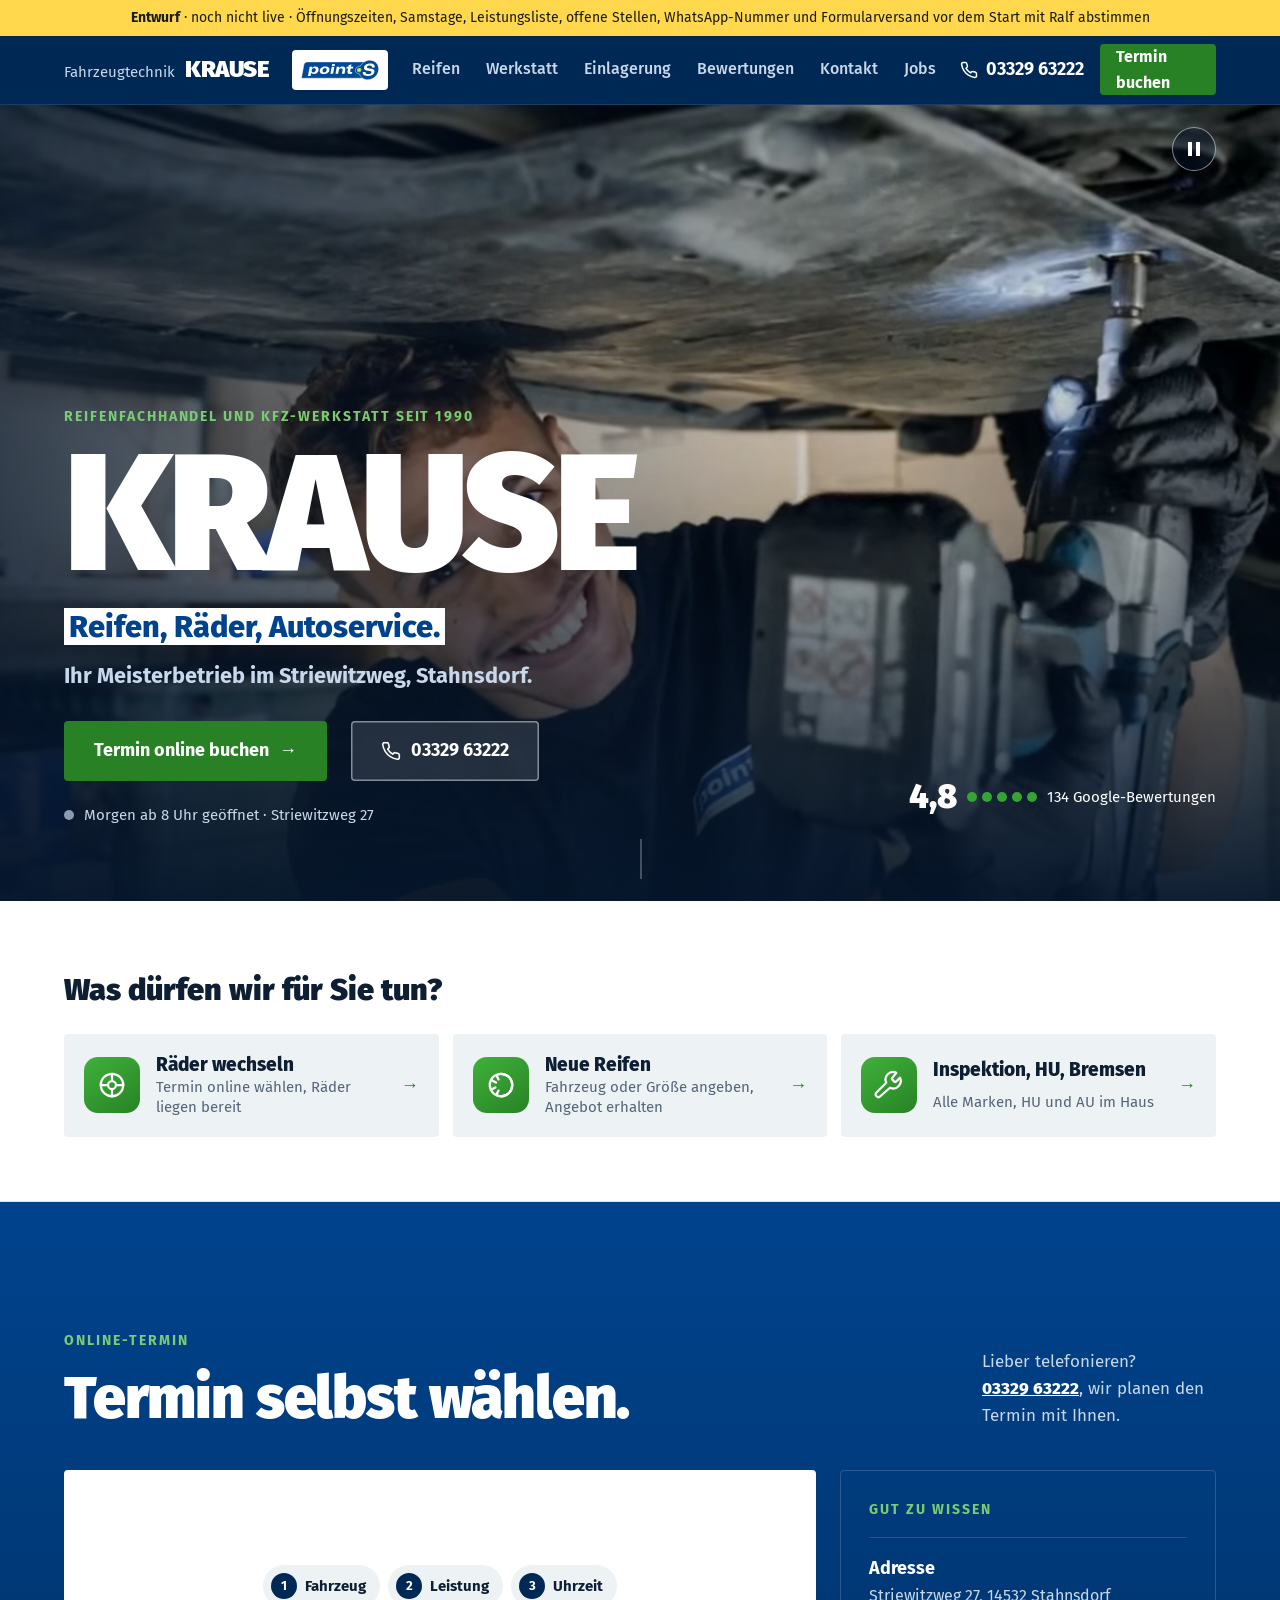
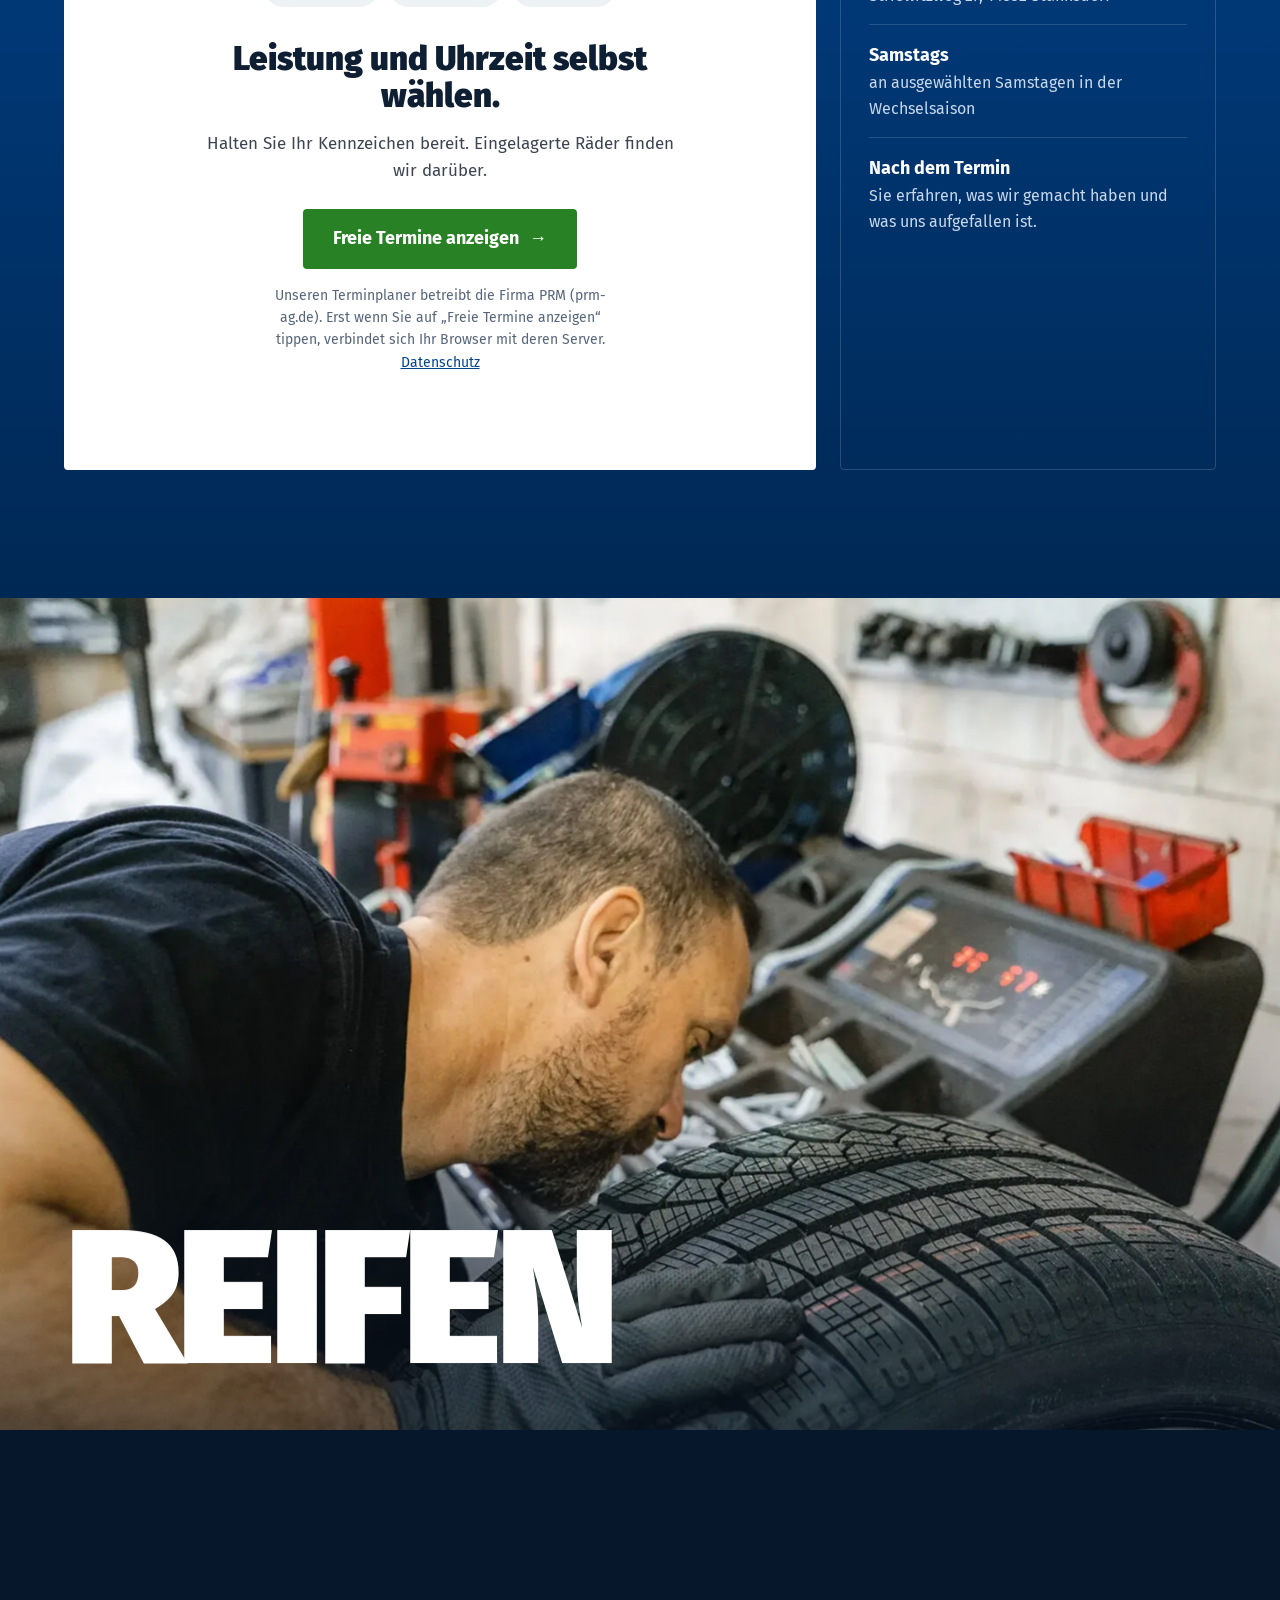
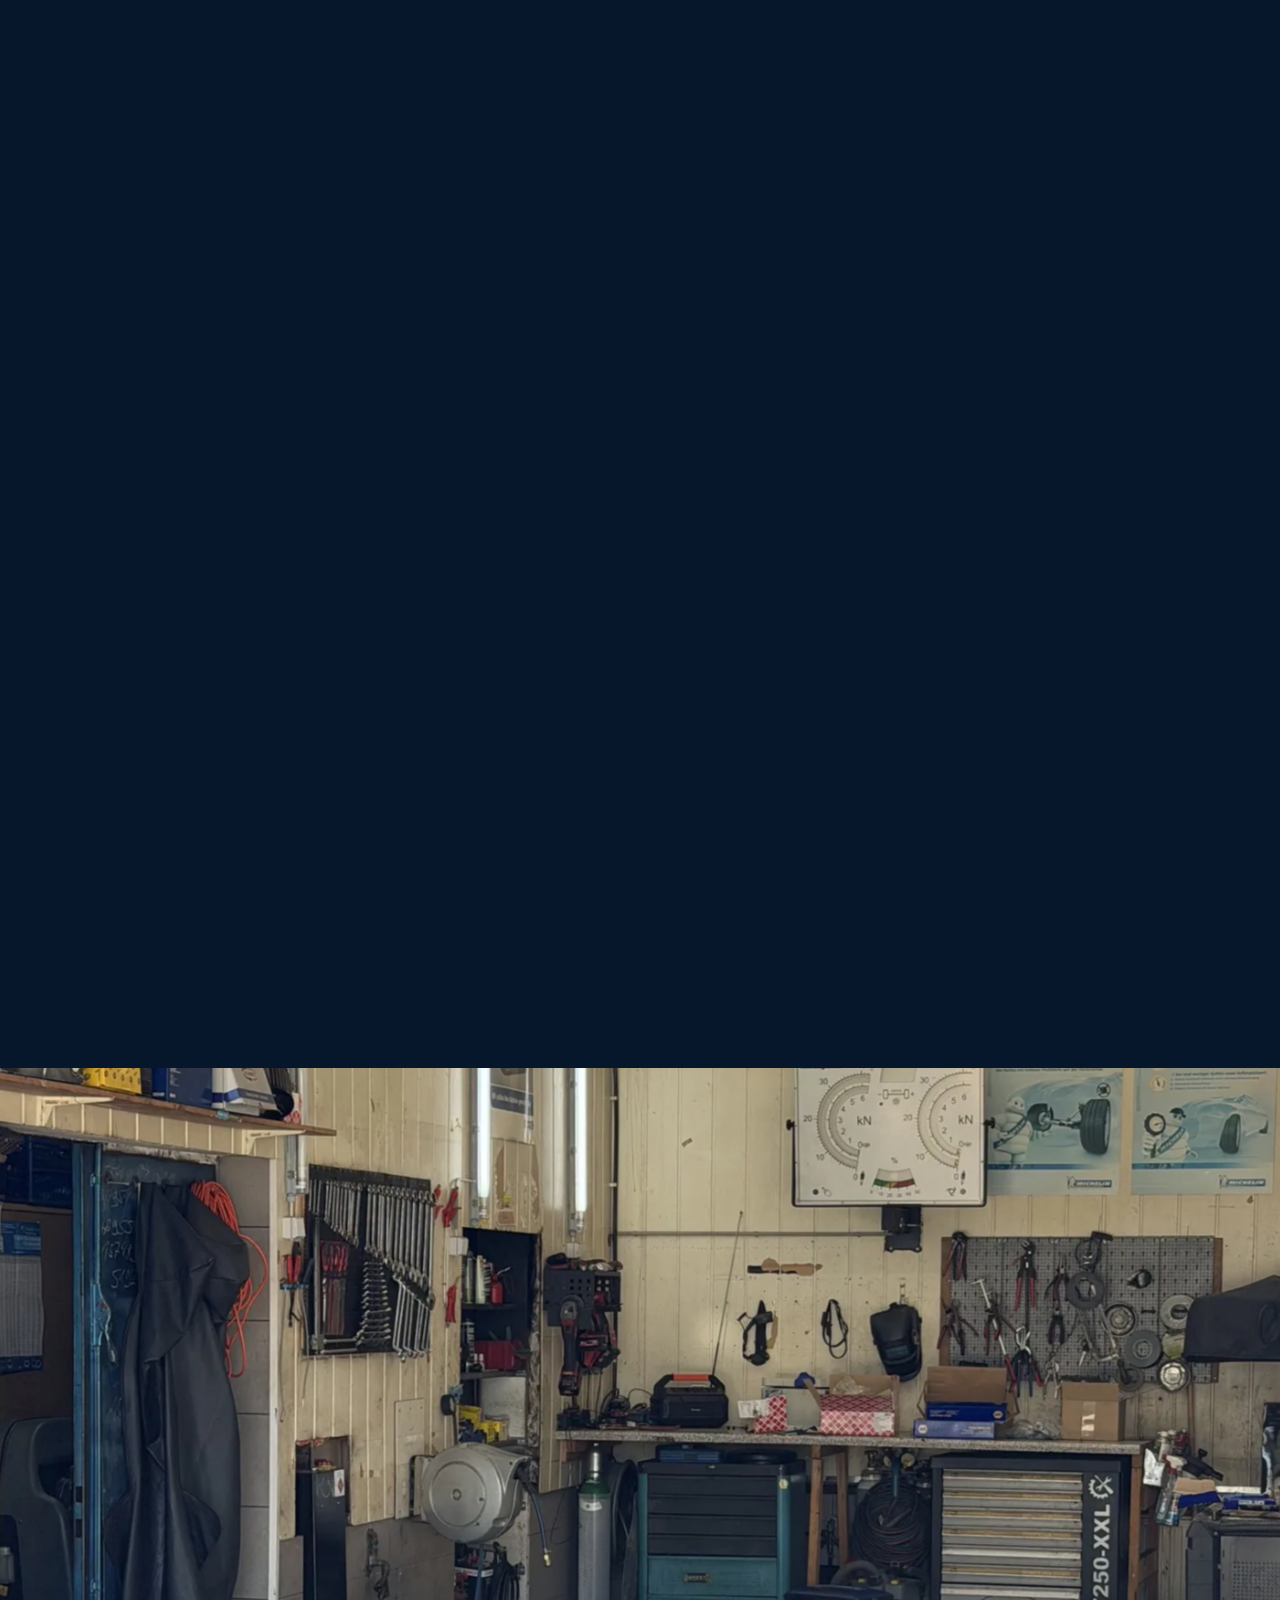
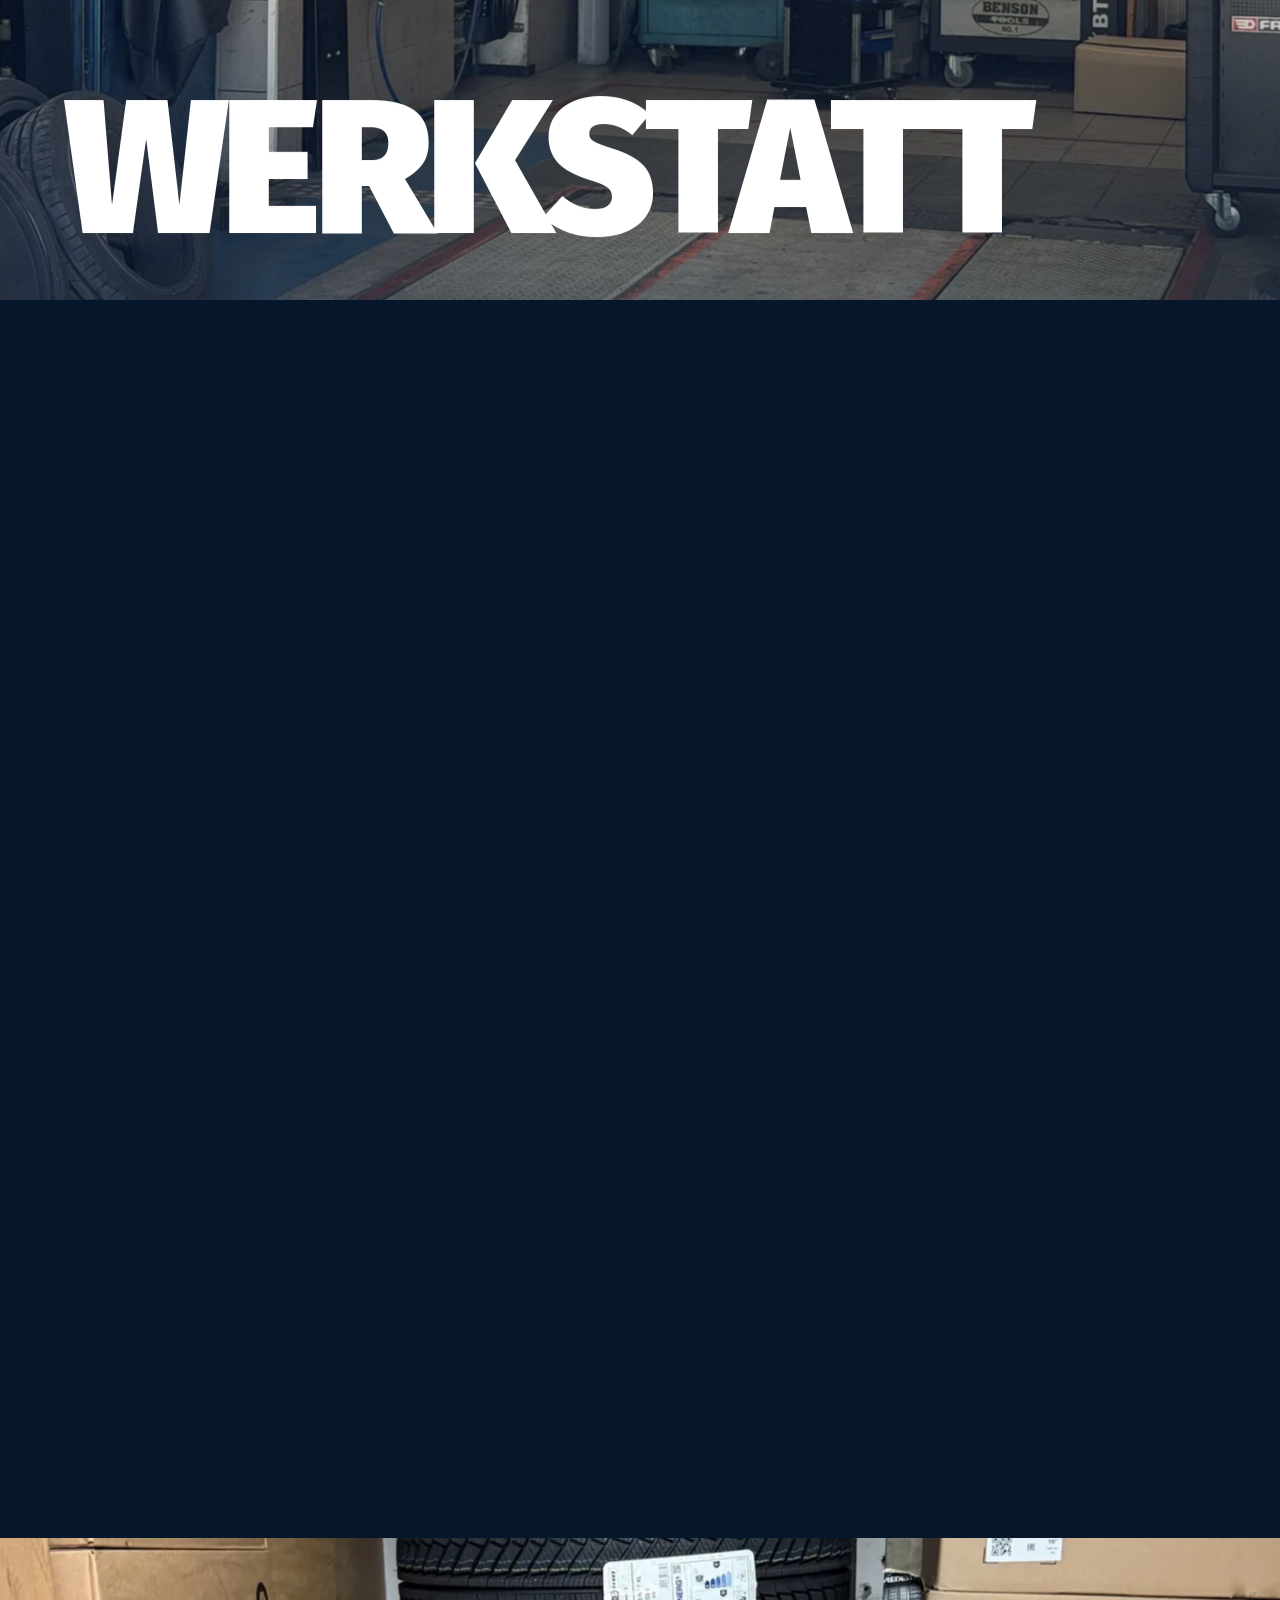
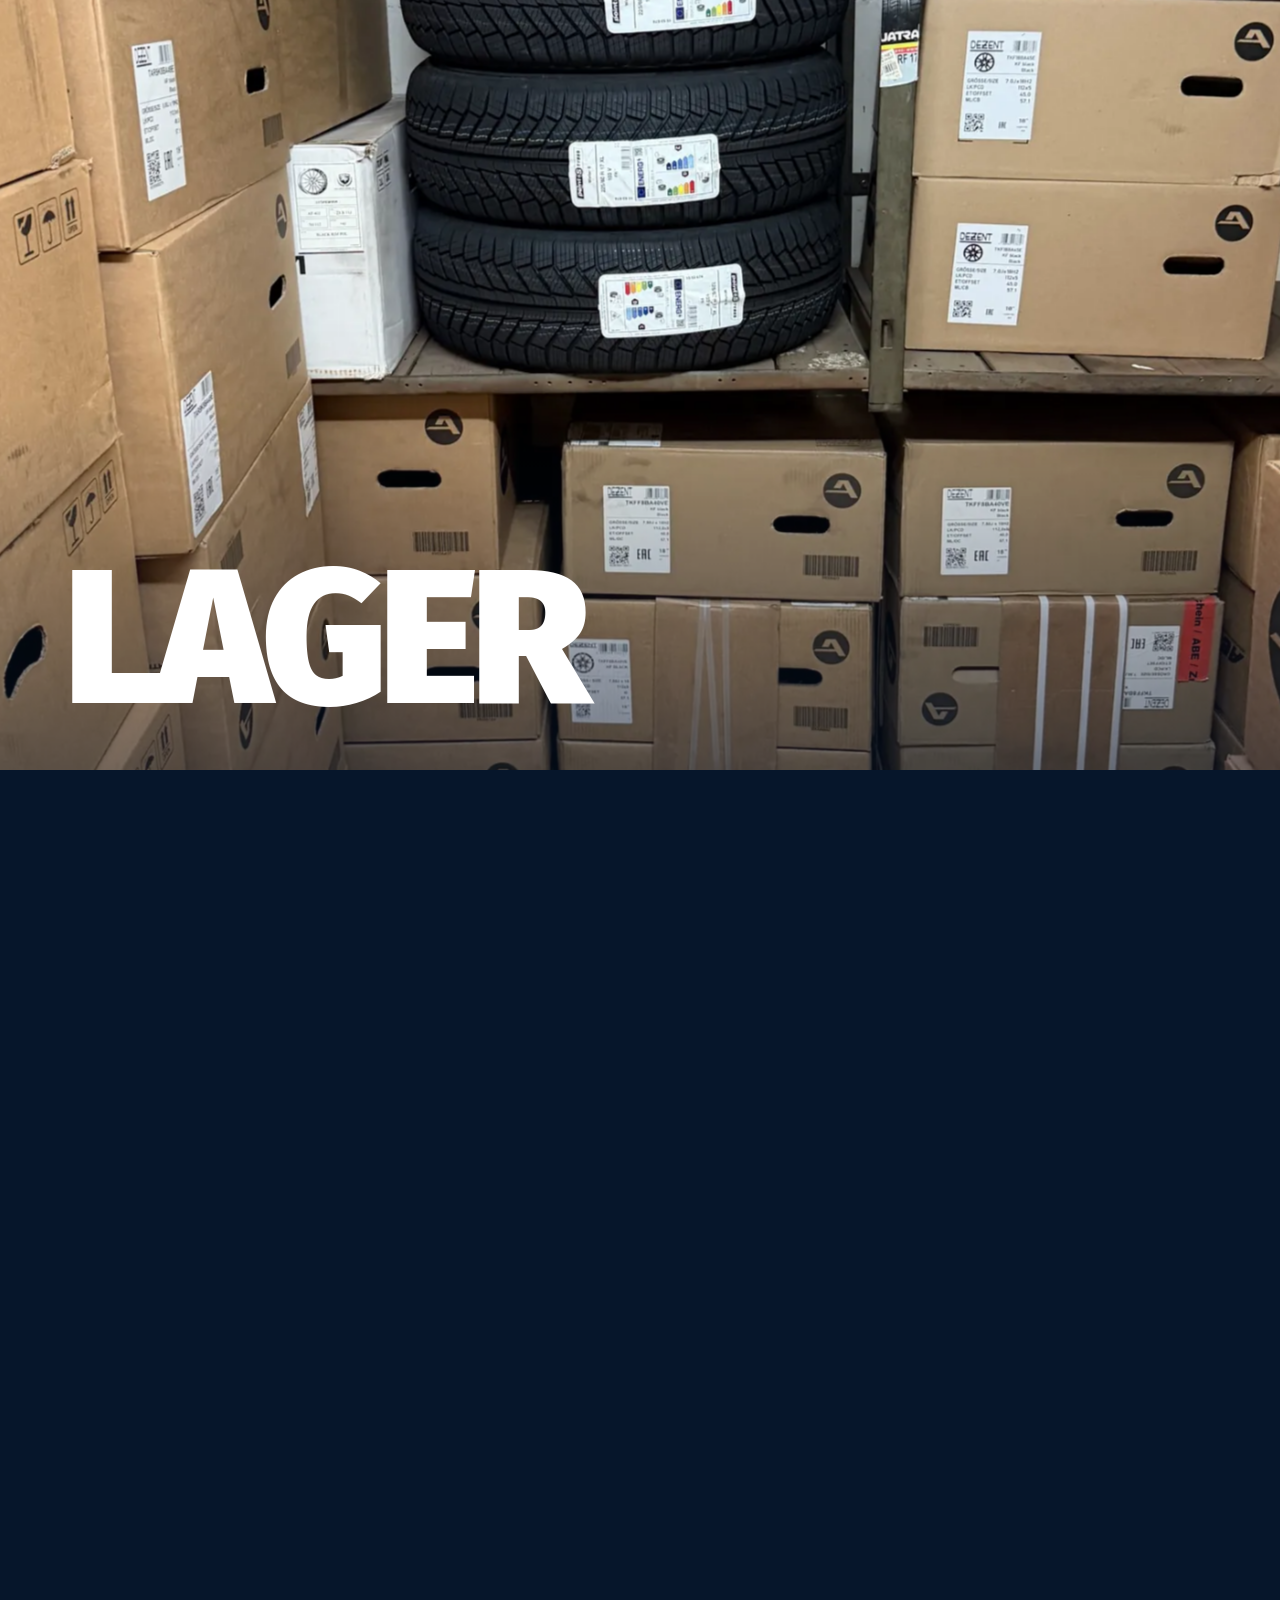
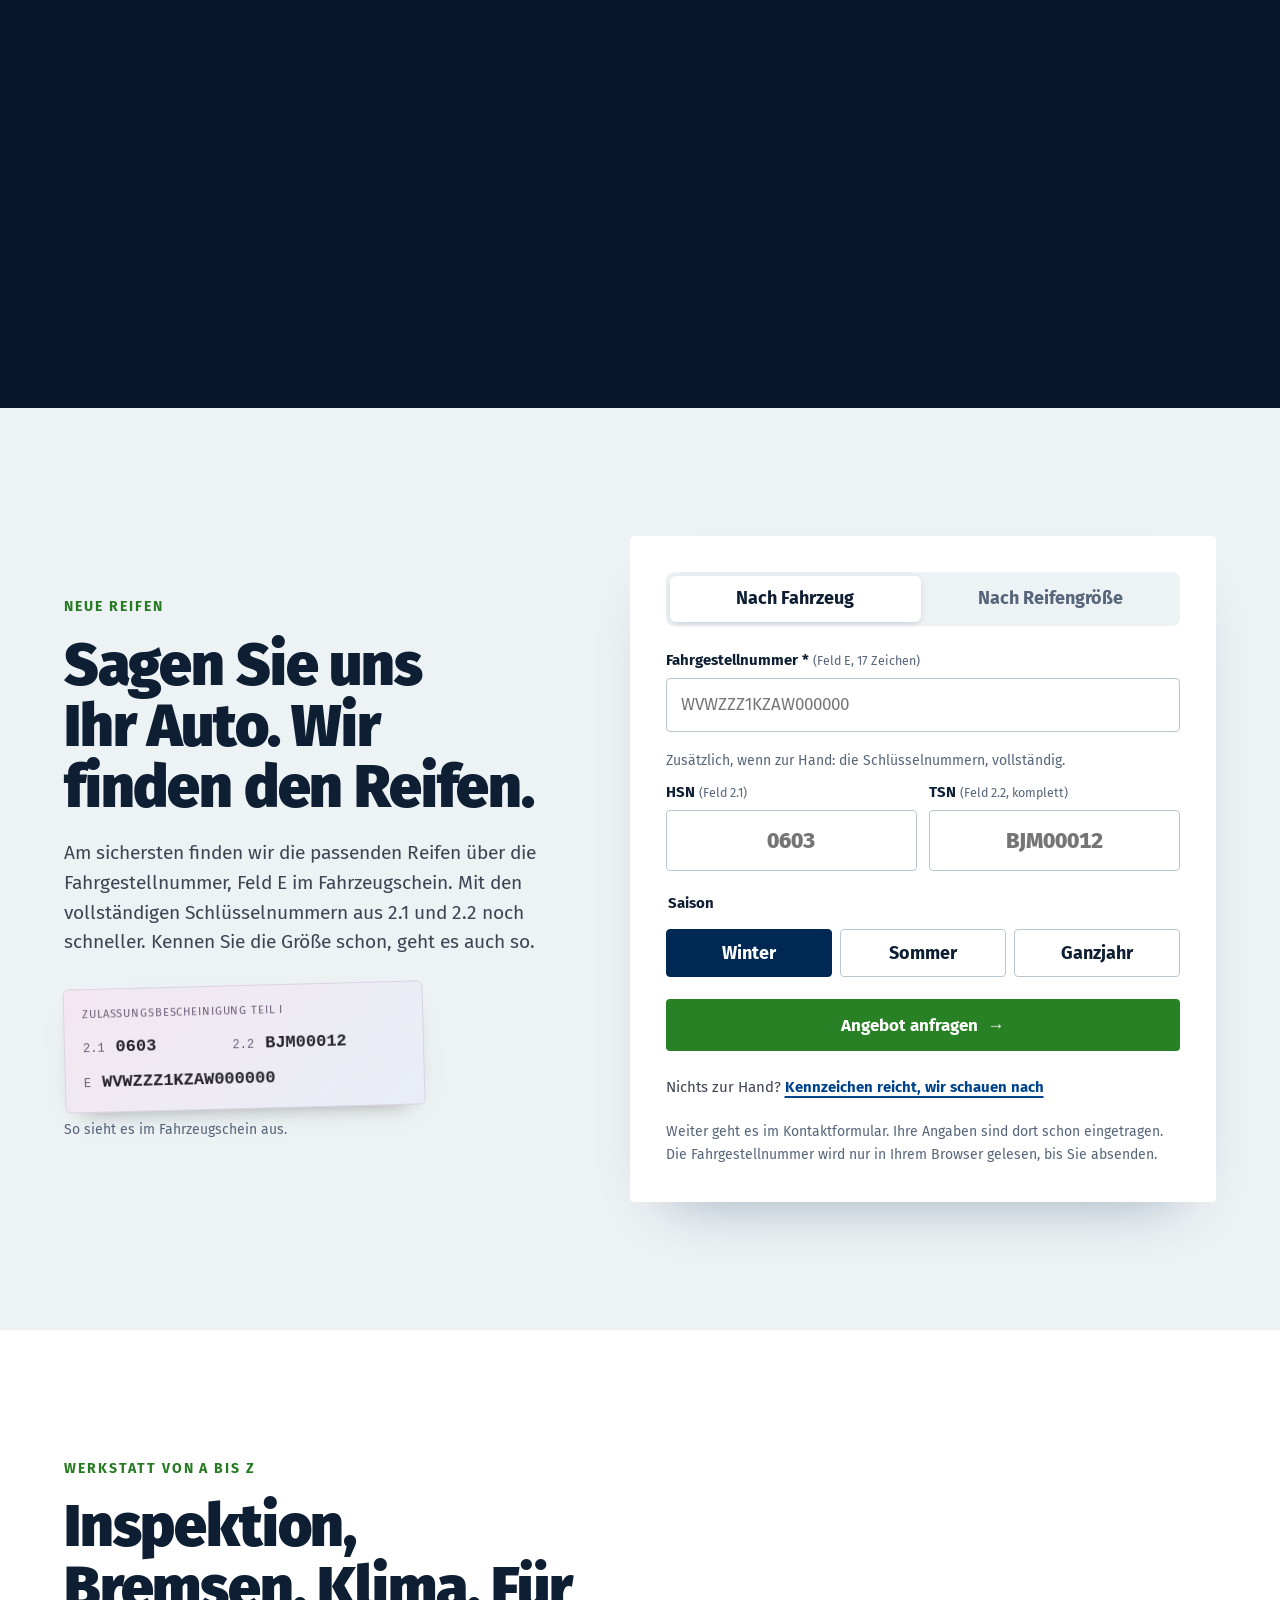
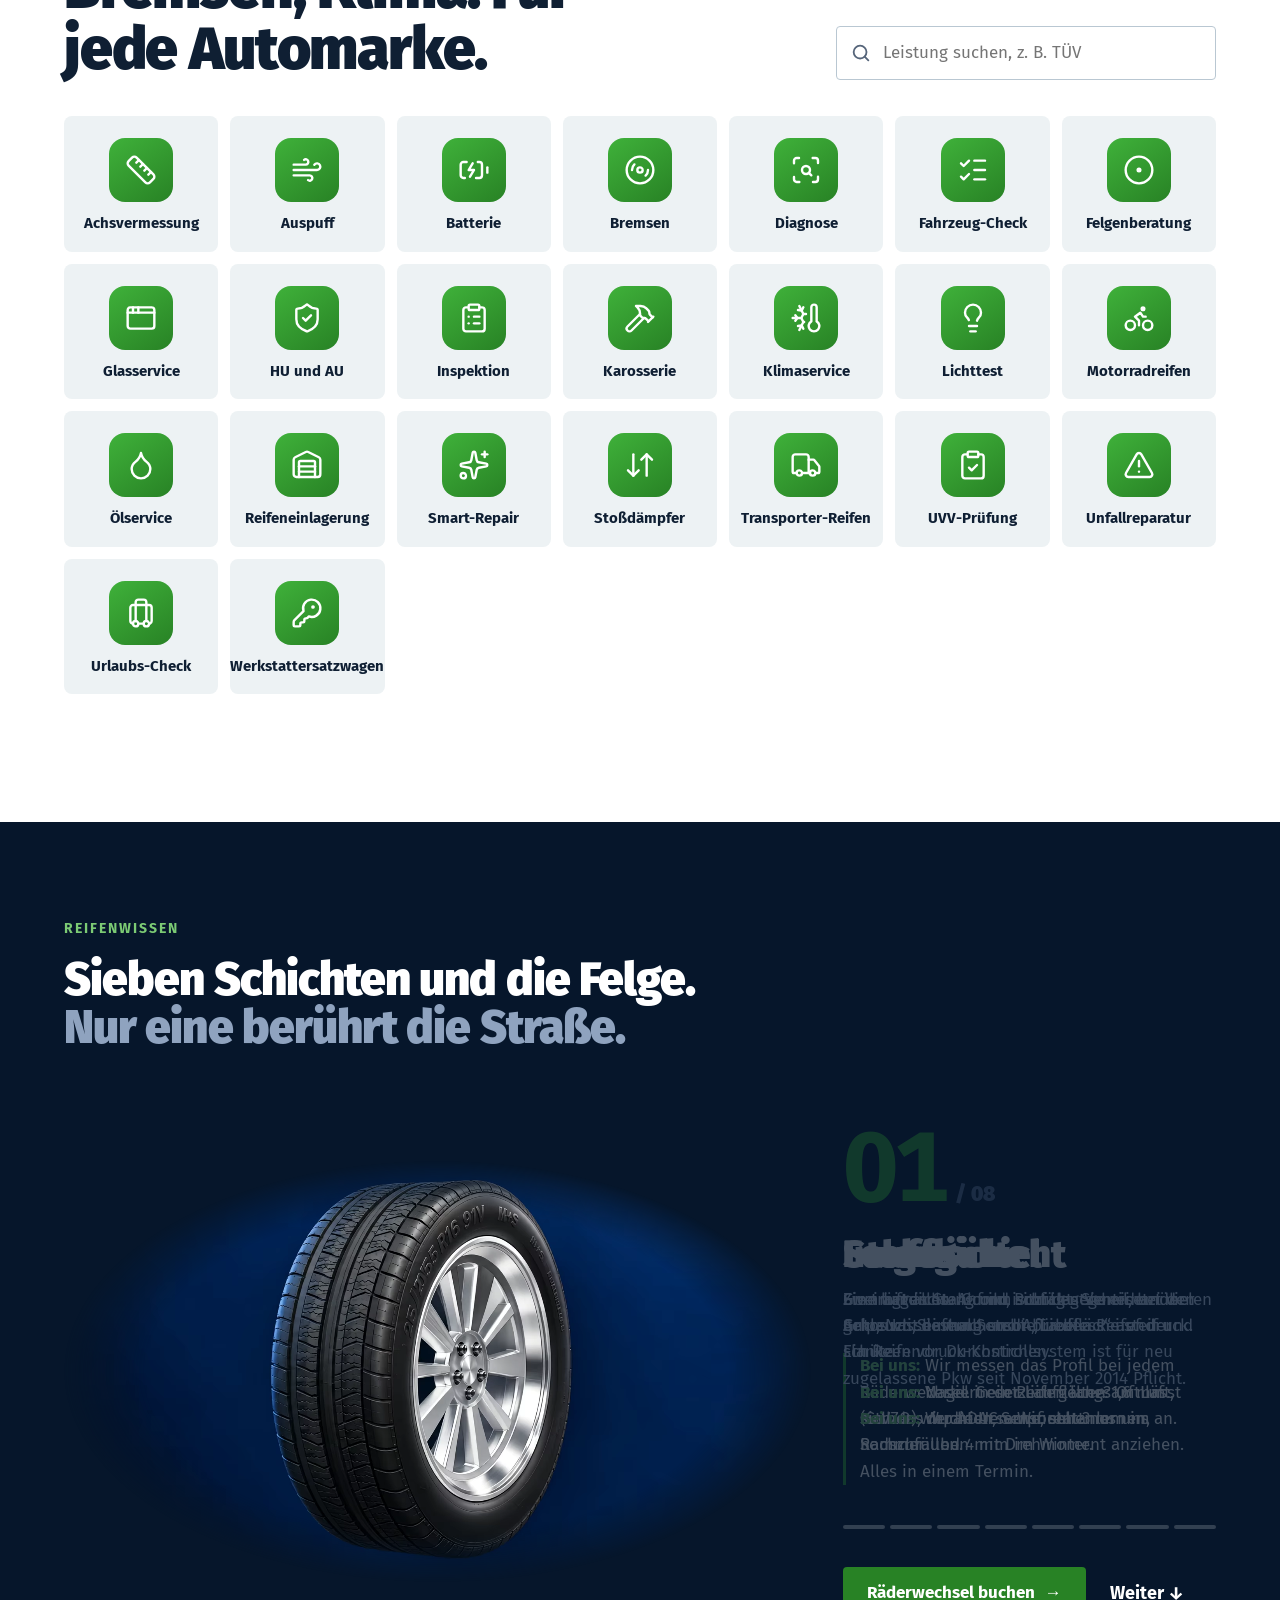
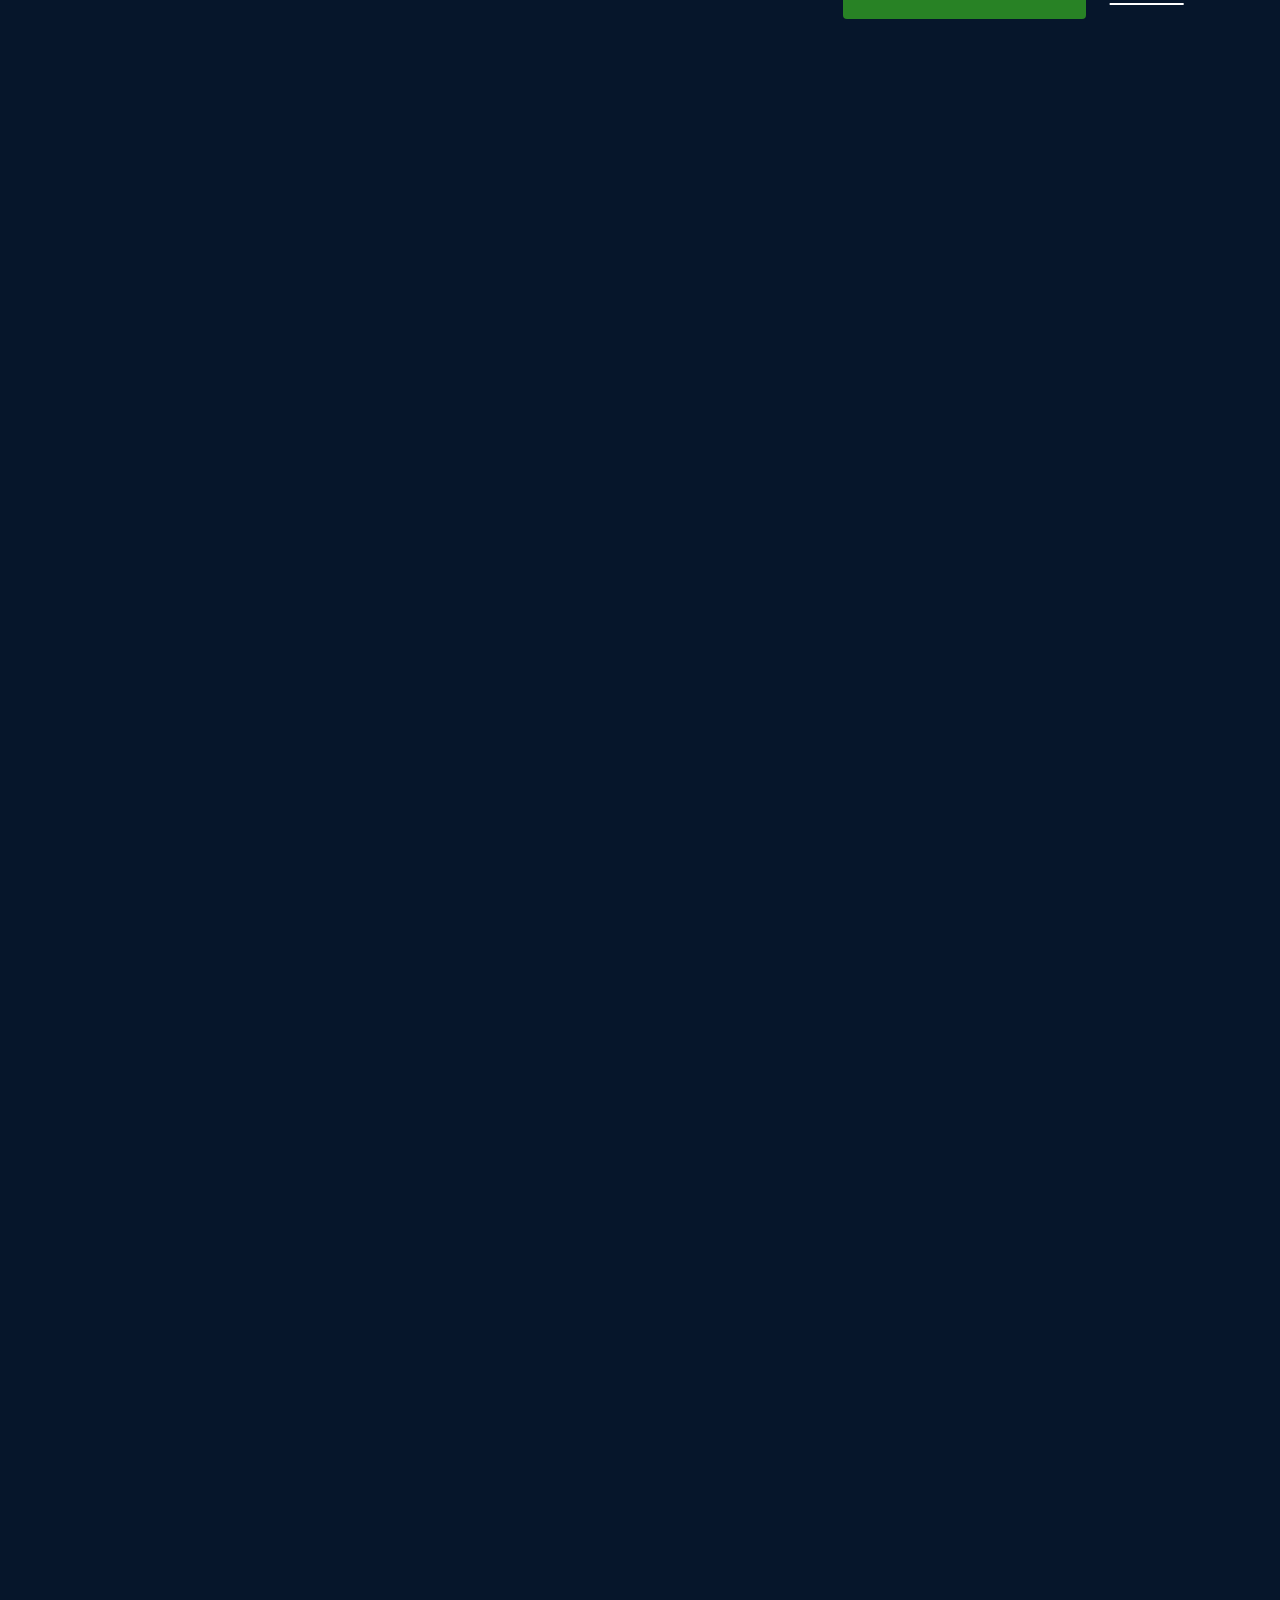
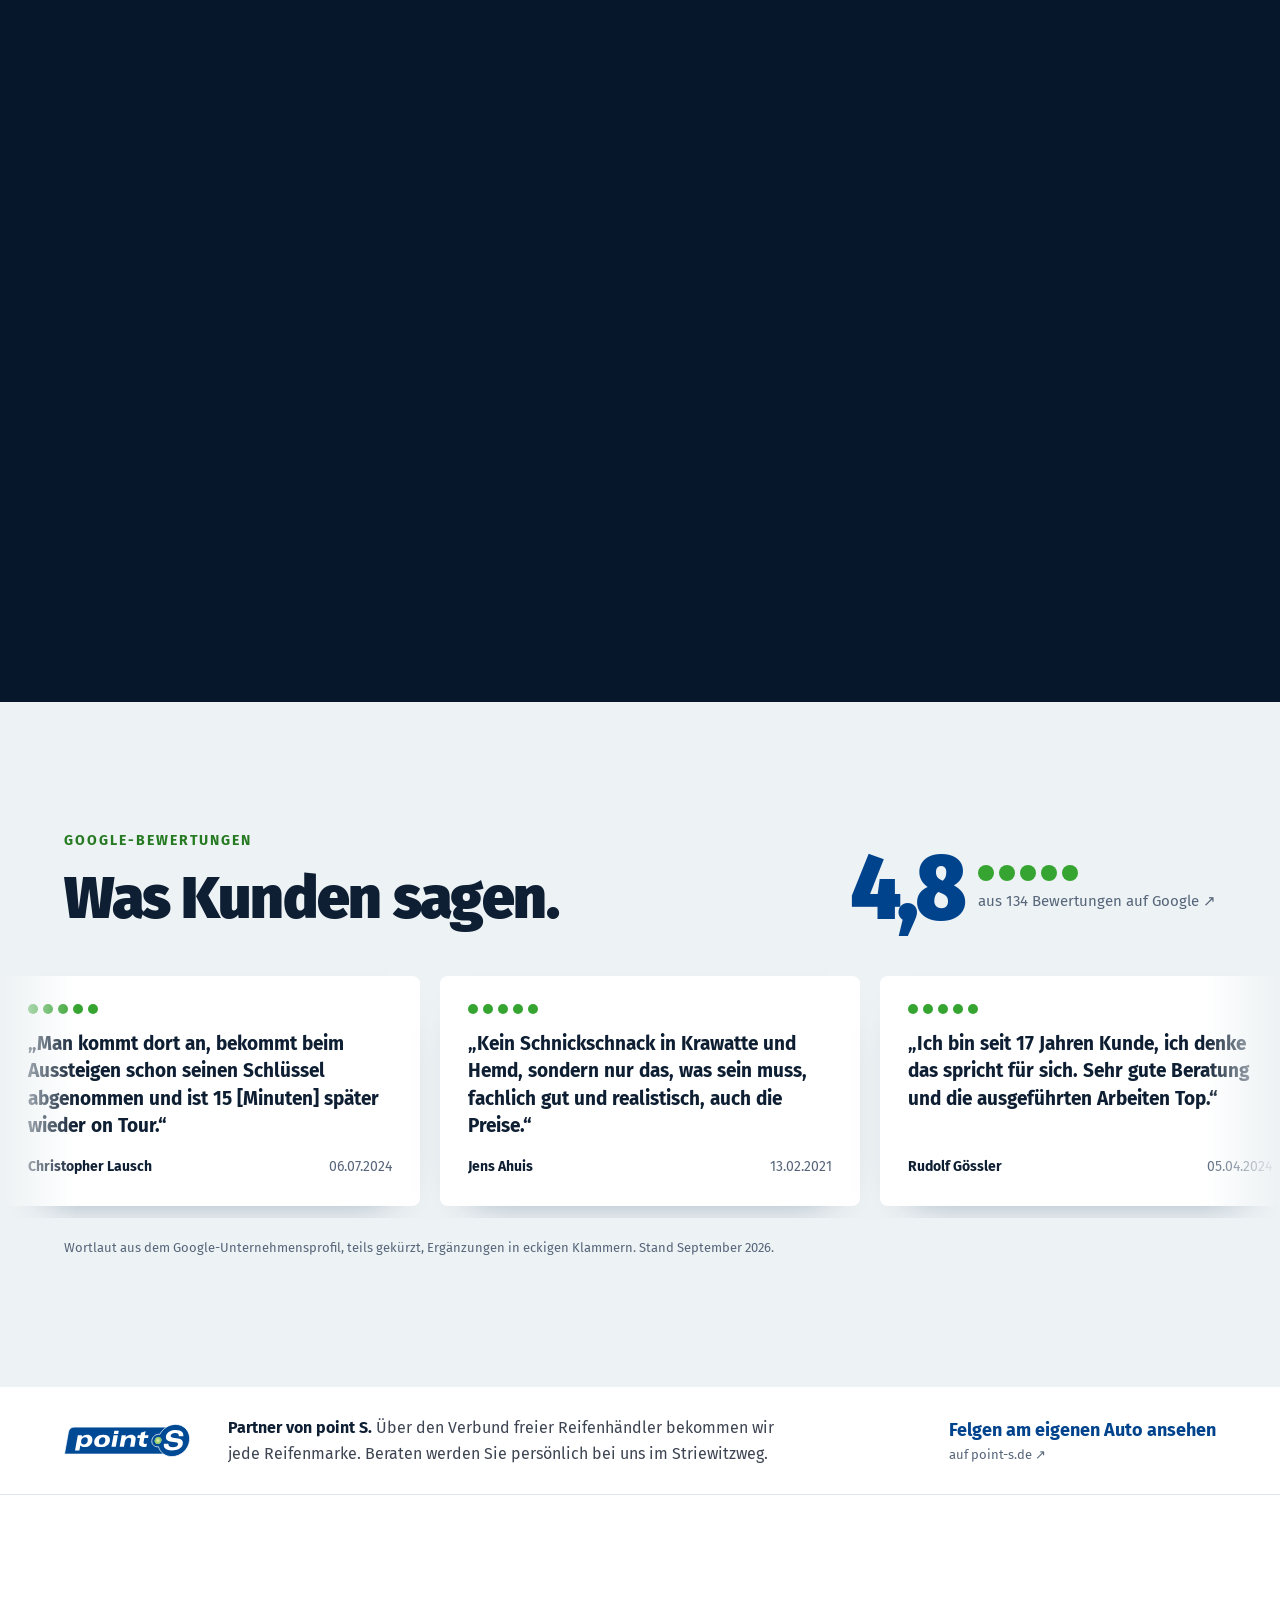
==== commit 08a99b37: "Ralfs Wünsche vom 05.10.: Kopfzeile, Claim, Termin oben, FIN Pflicht, Anhänger raus" ====
--- a/index.html
+++ b/index.html
@@ -4,16 +4,16 @@
 <meta charset="utf-8">
 <meta name="viewport" content="width=device-width, initial-scale=1, viewport-fit=cover">
 <title>Fahrzeugtechnik Krause · Reifen, Räder und Werkstatt in Stahnsdorf</title>
-<meta name="description" content="Kfz-Meisterbetrieb und Reifenfachhandel in Stahnsdorf seit 1990. Räderwechsel zum festen Termin, Einlagerung, HU und AU im Haus. 4,8 von 5 aus 134 Google-Bewertungen. Termin online buchen.">
+<meta name="description" content="Reifenfachhandel und Kfz-Werkstatt in Stahnsdorf seit 1990. Reifen, Räder, Autoservice. Räderwechsel mit Online-Termin, Einlagerung, HU und AU im Haus. 4,8 von 5 aus 134 Google-Bewertungen. Termin online buchen.">
 <meta name="theme-color" content="#002854">
 <meta name="robots" content="noindex">
 <meta property="og:type" content="website">
 <meta property="og:title" content="Fahrzeugtechnik Krause · Reifen, Räder und Werkstatt in Stahnsdorf">
-<meta property="og:description" content="Kfz-Meisterbetrieb und Reifenfachhandel seit 1990. Termin online buchen oder anrufen: 03329 63222.">
+<meta property="og:description" content="Reifenfachhandel und Kfz-Werkstatt seit 1990. Termin online buchen oder anrufen: 03329 63222.">
 <meta property="og:image" content="video/trailer-1600-poster.webp">
 <link rel="icon" href="favicon.svg" type="image/svg+xml">
 <link rel="preload" as="image" href="video/trailer-1600-poster.webp" imagesrcset="video/trailer-960-poster.webp 960w, video/trailer-1600-poster.webp 1280w" imagesizes="100vw" fetchpriority="high">
-<link rel="stylesheet" href="css/stil.css?v=43">
+<link rel="stylesheet" href="css/stil.css?v=50">
 <script type="application/ld+json">
 {"@context":"https://schema.org","@type":["AutoRepair","TireShop"],"name":"Fahrzeugtechnik Krause GmbH",
 "address":{"@type":"PostalAddress","streetAddress":"Striewitzweg 27","postalCode":"14532","addressLocality":"Stahnsdorf","addressCountry":"DE"},
@@ -42,7 +42,7 @@
 
 <header class="kopf">
   <div class="kopf-innen">
-    <a class="marke" href="#start" aria-label="Fahrzeugtechnik Krause, zum Seitenanfang"><b>KRAUSE</b><span>Fahrzeugtechnik</span></a>
+    <a class="marke" href="#start" aria-label="Fahrzeugtechnik Krause, zum Seitenanfang"><span>Fahrzeugtechnik</span><b>KRAUSE</b></a>
     <a class="kopf-points" href="#points" aria-label="Partner von point S"><img src="bilder/point-s.svg" alt="" width="78" height="20"></a>
     <nav class="nav" aria-label="Hauptnavigation">
       <a href="#kapitel-reifen">Reifen</a>
@@ -85,12 +85,12 @@
     </video>
   </div>
   <div class="hero-innen">
-    <p class="kicker kicker-hell">Kfz-Meisterbetrieb &amp; Reifenfachhandel · seit 1990</p>
+    <p class="kicker kicker-hell">Reifenfachhandel und Kfz-Werkstatt seit 1990</p>
     <h1 id="hero-titel">
       <span class="sr-nur">Krause: </span><span class="wortmarke" aria-hidden="true"><span style="--i:0">K</span><span style="--i:1">R</span><span style="--i:2">A</span><span style="--i:3">U</span><span style="--i:4">S</span><span style="--i:5">E</span></span>
-      <span class="h1-satz">Reifen, Räder und Werkstatt in Stahnsdorf.</span>
+      <span class="h1-satz"><span class="marker">Reifen, Räder, Autoservice.</span></span>
     </h1>
-    <p class="hero-claim"><span class="marker">Fester Termin.</span> Wenn Sie kommen, ist die Hebebühne frei.</p>
+    <p class="hero-claim">Ihr Meisterbetrieb im Striewitzweg, Stahnsdorf.</p>
     <div class="tat">
       <a class="knopf knopf-gross" href="#termin" data-planer-oeffnen>Termin online buchen <span class="pfeil" aria-hidden="true">→</span></a>
       <a class="knopf knopf-gross knopf-glas" href="tel:+49332963222"><svg class="ico-s" viewBox="0 0 24 24" aria-hidden="true"><path d="M22 16.9v3a2 2 0 0 1-2.2 2 19.8 19.8 0 0 1-8.6-3.1 19.5 19.5 0 0 1-6-6A19.8 19.8 0 0 1 2.1 4.2 2 2 0 0 1 4.1 2h3a2 2 0 0 1 2 1.7c.1.9.4 1.8.7 2.7a2 2 0 0 1-.5 2.1L8 9.8a16 16 0 0 0 6 6l1.3-1.3a2 2 0 0 1 2.1-.4c.9.3 1.8.6 2.7.7a2 2 0 0 1 1.7 2z"/></svg> 03329 63222</a>
@@ -131,6 +131,40 @@
   </div>
 </aside>
 
+<!-- ═══ TERMIN ═══ -->
+<section class="termin" id="termin" aria-labelledby="termin-titel">
+  <div class="rahmen">
+    <div class="termin-kopf">
+      <div>
+        <p class="kicker kicker-hell">Online-Termin</p>
+        <h2 class="h2" id="termin-titel">Termin selbst wählen.</h2>
+      </div>
+      <p class="termin-tel">Lieber telefonieren? <a href="tel:+49332963222">03329 63222</a>, wir planen den Termin mit Ihnen.</p>
+    </div>
+    <div class="termin-kern">
+      <div class="planer" id="planer">
+        <div class="planer-vorher">
+          <ol class="planer-schritte" aria-label="So funktioniert der Planer">
+            <li><span>1</span>Fahrzeug</li><li><span>2</span>Leistung</li><li><span>3</span>Uhrzeit</li>
+          </ol>
+          <p class="planer-titel">Leistung und Uhrzeit selbst wählen.</p>
+          <p class="planer-sub">Halten Sie Ihr Kennzeichen bereit. Eingelagerte Räder finden wir darüber.</p>
+          <button type="button" class="knopf knopf-gross" data-planer>Freie Termine anzeigen <span class="pfeil" aria-hidden="true">→</span></button>
+          <p class="planer-daten">Unseren Terminplaner betreibt die Firma PRM (prm-ag.de). Erst wenn Sie auf „Freie Termine anzeigen“ tippen, verbindet sich Ihr Browser mit deren Server. <a href="datenschutz.html">Datenschutz</a></p>
+        </div>
+      </div>
+      <aside class="gut-zu-wissen" aria-labelledby="gzw-titel">
+        <p class="kicker kicker-hell" id="gzw-titel">Gut zu wissen</p>
+        <dl>
+          <div><dt>Adresse</dt><dd>Striewitzweg 27, 14532 Stahnsdorf</dd></div>
+          <div><dt>Samstags</dt><dd>an ausgewählten Samstagen in der Wechselsaison</dd></div>
+          <div><dt>Nach dem Termin</dt><dd>Sie erfahren, was wir gemacht haben und was uns aufgefallen ist.</dd></div>
+        </dl>
+      </aside>
+    </div>
+  </div>
+</section>
+
 <!-- ═══ KAPITEL · Bild füllt den Schirm, tritt beim Scrollen zurück, der Inhalt schiebt sich darüber (Muster: Oryzo, Squarespace „Block Pinning") ═══ -->
 <section class="kapitel" id="kapitel-reifen" aria-labelledby="k1-titel">
   <div class="kapitel-buehne">
@@ -192,13 +226,13 @@
     <div class="ra-text">
       <p class="kicker">Neue Reifen</p>
       <h2 class="h2" id="ra-titel">Sagen Sie uns Ihr Auto. Wir finden den Reifen.</h2>
-      <p class="lead">Die Schlüsselnummern stehen im Fahrzeugschein unter 2.1 und 2.2. Damit sehen wir, welche Reifen und Felgen für Ihr Auto zugelassen sind. Kennen Sie die Größe schon, geht es auch so.</p>
+      <p class="lead">Am sichersten finden wir die passenden Reifen über die Fahrgestellnummer, Feld E im Fahrzeugschein. Mit den vollständigen Schlüsselnummern aus 2.1 und 2.2 noch schneller. Kennen Sie die Größe schon, geht es auch so.</p>
       <figure class="schein" aria-hidden="true">
         <div class="schein-karte">
           <p class="schein-kopf">Zulassungsbescheinigung Teil I</p>
           <div class="schein-zeilen">
             <span><i>2.1</i><b data-schein="hsn">0603</b></span>
-            <span><i>2.2</i><b data-schein="tsn">BJM</b></span>
+            <span><i>2.2</i><b data-schein="tsn">BJM00012</b></span>
             <span class="schein-lang"><i>E</i><b data-schein="fin">WVWZZZ1KZAW000000</b></span>
           </div>
         </div>
@@ -213,12 +247,13 @@
       </div>
 
       <div class="ra-teil" id="ra-auto" role="tabpanel" aria-labelledby="tab-auto">
+        <p class="feld"><label for="ra-fin">Fahrgestellnummer <span aria-hidden="true">*</span> <small>(Feld E, 17 Zeichen)</small></label><input id="ra-fin" name="fin" maxlength="17" placeholder="WVWZZZ1KZAW000000" autocapitalize="characters" autocomplete="off" spellcheck="false" required></p>
+        <p class="fin-info" id="fin-info" aria-live="polite" hidden></p>
+        <p class="ra-zusatz">Zusätzlich, wenn zur Hand: die Schlüsselnummern, vollständig.</p>
         <div class="ra-felder ra-felder-2">
           <p class="feld"><label for="ra-hsn">HSN <small>(Feld 2.1)</small></label><input id="ra-hsn" name="hsn" inputmode="numeric" maxlength="4" placeholder="0603" autocomplete="off"></p>
-          <p class="feld"><label for="ra-tsn">TSN <small>(Feld 2.2, erste 3 Zeichen)</small></label><input id="ra-tsn" name="tsn" maxlength="3" placeholder="BJM" autocapitalize="characters" autocomplete="off"></p>
-        </div>
-        <p class="feld"><label for="ra-fin">Oder Fahrgestellnummer <small>(Feld E, 17 Zeichen)</small></label><input id="ra-fin" name="fin" maxlength="17" placeholder="WVWZZZ1KZAW000000" autocapitalize="characters" autocomplete="off" spellcheck="false"></p>
-        <p class="fin-info" id="fin-info" aria-live="polite" hidden></p>
+          <p class="feld"><label for="ra-tsn">TSN <small>(Feld 2.2, komplett)</small></label><input id="ra-tsn" name="tsn" maxlength="11" placeholder="BJM00012" autocapitalize="characters" autocomplete="off"></p>
+        </div>
       </div>
 
       <div class="ra-teil" id="ra-groesse" role="tabpanel" aria-labelledby="tab-groesse" hidden>
@@ -247,40 +282,6 @@
   </div>
 </section>
 
-<!-- ═══ TERMIN ═══ -->
-<section class="termin" id="termin" aria-labelledby="termin-titel">
-  <div class="rahmen">
-    <div class="termin-kopf">
-      <div>
-        <p class="kicker kicker-hell">Online-Termin</p>
-        <h2 class="h2" id="termin-titel">Termin selbst wählen.</h2>
-      </div>
-      <p class="termin-tel">Lieber telefonieren? <a href="tel:+49332963222">03329 63222</a>, wir planen den Termin mit Ihnen.</p>
-    </div>
-    <div class="termin-kern">
-      <div class="planer" id="planer">
-        <div class="planer-vorher">
-          <ol class="planer-schritte" aria-label="So funktioniert der Planer">
-            <li><span>1</span>Fahrzeug</li><li><span>2</span>Leistung</li><li><span>3</span>Uhrzeit</li>
-          </ol>
-          <p class="planer-titel">Leistung und Uhrzeit selbst wählen.</p>
-          <p class="planer-sub">Halten Sie Ihr Kennzeichen bereit. Eingelagerte Räder finden wir darüber.</p>
-          <button type="button" class="knopf knopf-gross" data-planer>Freie Termine anzeigen <span class="pfeil" aria-hidden="true">→</span></button>
-          <p class="planer-daten">Unseren Terminplaner betreibt die Firma PRM (prm-ag.de). Erst wenn Sie auf „Freie Termine anzeigen“ tippen, verbindet sich Ihr Browser mit deren Server. <a href="datenschutz.html">Datenschutz</a></p>
-        </div>
-      </div>
-      <aside class="gut-zu-wissen" aria-labelledby="gzw-titel">
-        <p class="kicker kicker-hell" id="gzw-titel">Gut zu wissen</p>
-        <dl>
-          <div><dt>Adresse</dt><dd>Striewitzweg 27, 14532 Stahnsdorf</dd></div>
-          <div><dt>Samstags</dt><dd>an ausgewählten Samstagen in der Wechselsaison</dd></div>
-          <div><dt>Nach dem Termin</dt><dd>Sie erfahren, was wir gemacht haben und was uns aufgefallen ist.</dd></div>
-        </dl>
-      </aside>
-    </div>
-  </div>
-</section>
-
 <!-- ═══ WERKSTATT A BIS Z · animierte Icons, Suche, jede Kachel öffnet den Planer ═══ -->
 <section class="blatt werkstatt" id="werkstatt" aria-labelledby="ws-titel">
   <div class="rahmen">
@@ -295,29 +296,28 @@
     </div>
     <ul class="dienste" id="ws-liste">
       <li style="--i:0"><a href="#termin" data-planer-oeffnen data-wunsch="Achsvermessung" data-such="achse spur sturz"><span class="kachel"><svg class="ico" viewBox="0 0 24 24" fill="none" stroke="currentColor" stroke-width="1.8" stroke-linecap="round" stroke-linejoin="round" aria-hidden="true" focusable="false"> <path pathLength="1" d="M21.3 15.3a2.4 2.4 0 0 1 0 3.4l-2.6 2.6a2.4 2.4 0 0 1-3.4 0L2.7 8.7a2.41 2.41 0 0 1 0-3.4l2.6-2.6a2.41 2.41 0 0 1 3.4 0Z" /> <path pathLength="1" d="m14.5 12.5 2-2" /> <path pathLength="1" d="m11.5 9.5 2-2" /> <path pathLength="1" d="m8.5 6.5 2-2" /> <path pathLength="1" d="m17.5 15.5 2-2" /> </svg></span><span class="ws-name">Achsvermessung</span></a></li>
-      <li style="--i:1"><a href="#termin" data-planer-oeffnen data-wunsch="Anhänger-Service" data-such="anhaenger"><span class="kachel"><svg class="ico" viewBox="0 0 24 24" fill="none" stroke="currentColor" stroke-width="1.8" stroke-linecap="round" stroke-linejoin="round" aria-hidden="true" focusable="false"> <path pathLength="1" d="M18 19V9a4 4 0 0 0-4-4H6a4 4 0 0 0-4 4v8a2 2 0 0 0 2 2h2" /> <path pathLength="1" d="M2 9h3a1 1 0 0 1 1 1v2a1 1 0 0 1-1 1H2" /> <path pathLength="1" d="M22 17v1a1 1 0 0 1-1 1H10v-9a1 1 0 0 1 1-1h2a1 1 0 0 1 1 1v9" /> <circle pathLength="1" cx="8" cy="19" r="2" /> </svg></span><span class="ws-name">Anhänger-Service</span></a></li>
-      <li style="--i:2"><a href="#termin" data-planer-oeffnen data-wunsch="Auspuff" data-such="abgasanlage"><span class="kachel"><svg class="ico" viewBox="0 0 24 24" fill="none" stroke="currentColor" stroke-width="1.8" stroke-linecap="round" stroke-linejoin="round" aria-hidden="true" focusable="false"> <path pathLength="1" d="M12.8 19.6A2 2 0 1 0 14 16H2" /> <path pathLength="1" d="M17.5 8a2.5 2.5 0 1 1 2 4H2" /> <path pathLength="1" d="M9.8 4.4A2 2 0 1 1 11 8H2" /> </svg></span><span class="ws-name">Auspuff</span></a></li>
-      <li style="--i:3"><a href="#termin" data-planer-oeffnen data-wunsch="Batterie" data-such="akku starthilfe"><span class="kachel"><svg class="ico" viewBox="0 0 24 24" fill="none" stroke="currentColor" stroke-width="1.8" stroke-linecap="round" stroke-linejoin="round" aria-hidden="true" focusable="false"> <path pathLength="1" d="m11 7-3 5h4l-3 5" /> <path pathLength="1" d="M14.856 6H16a2 2 0 0 1 2 2v8a2 2 0 0 1-2 2h-2.935" /> <path pathLength="1" d="M22 14v-4" /> <path pathLength="1" d="M5.14 18H4a2 2 0 0 1-2-2V8a2 2 0 0 1 2-2h2.936" /> </svg></span><span class="ws-name">Batterie</span></a></li>
-      <li style="--i:4"><a href="#termin" data-planer-oeffnen data-wunsch="Bremsen" data-such="bremsbelaege bremsscheiben"><span class="kachel"><svg class="ico" viewBox="0 0 24 24" fill="none" stroke="currentColor" stroke-width="1.8" stroke-linecap="round" stroke-linejoin="round" aria-hidden="true" focusable="false"> <circle pathLength="1" cx="12" cy="12" r="10" /> <path pathLength="1" d="M6 12c0-1.7.7-3.2 1.8-4.2" /> <circle pathLength="1" cx="12" cy="12" r="2" /> <path pathLength="1" d="M18 12c0 1.7-.7 3.2-1.8 4.2" /> </svg></span><span class="ws-name">Bremsen</span></a></li>
-      <li style="--i:5"><a href="#termin" data-planer-oeffnen data-wunsch="Diagnose" data-such="fehlerspeicher motorkontrollleuchte"><span class="kachel"><svg class="ico" viewBox="0 0 24 24" fill="none" stroke="currentColor" stroke-width="1.8" stroke-linecap="round" stroke-linejoin="round" aria-hidden="true" focusable="false"> <path pathLength="1" d="M3 7V5a2 2 0 0 1 2-2h2" /> <path pathLength="1" d="M17 3h2a2 2 0 0 1 2 2v2" /> <path pathLength="1" d="M21 17v2a2 2 0 0 1-2 2h-2" /> <path pathLength="1" d="M7 21H5a2 2 0 0 1-2-2v-2" /> <circle pathLength="1" cx="12" cy="12" r="3" /> <path pathLength="1" d="m16 16-1.9-1.9" /> </svg></span><span class="ws-name">Diagnose</span></a></li>
-      <li style="--i:6"><a href="#termin" data-planer-oeffnen data-wunsch="Fahrzeug-Check"><span class="kachel"><svg class="ico" viewBox="0 0 24 24" fill="none" stroke="currentColor" stroke-width="1.8" stroke-linecap="round" stroke-linejoin="round" aria-hidden="true" focusable="false"> <path pathLength="1" d="M13 5h8" /> <path pathLength="1" d="M13 12h8" /> <path pathLength="1" d="M13 19h8" /> <path pathLength="1" d="m3 17 2 2 4-4" /> <path pathLength="1" d="m3 7 2 2 4-4" /> </svg></span><span class="ws-name">Fahrzeug-Check</span></a></li>
-      <li style="--i:7"><a href="#termin" data-planer-oeffnen data-wunsch="Felgenberatung"><span class="kachel"><svg class="ico" viewBox="0 0 24 24" fill="none" stroke="currentColor" stroke-width="1.8" stroke-linecap="round" stroke-linejoin="round" aria-hidden="true" focusable="false"> <circle pathLength="1" cx="12" cy="12" r="10" /> <circle pathLength="1" cx="12" cy="12" r="1" /> </svg></span><span class="ws-name">Felgenberatung</span></a></li>
-      <li style="--i:8"><a href="#termin" data-planer-oeffnen data-wunsch="Glasservice" data-such="scheibe steinschlag windschutzscheibe"><span class="kachel"><svg class="ico" viewBox="0 0 24 24" fill="none" stroke="currentColor" stroke-width="1.8" stroke-linecap="round" stroke-linejoin="round" aria-hidden="true" focusable="false"> <rect pathLength="1" x="2" y="4" width="20" height="16" rx="2" /> <path pathLength="1" d="M10 4v4" /> <path pathLength="1" d="M2 8h20" /> <path pathLength="1" d="M6 4v4" /> </svg></span><span class="ws-name">Glasservice</span></a></li>
-      <li style="--i:9"><a href="#termin" data-planer-oeffnen data-wunsch="HU und AU" data-such="tuev tuv hauptuntersuchung abgasuntersuchung plakette"><span class="kachel"><svg class="ico" viewBox="0 0 24 24" fill="none" stroke="currentColor" stroke-width="1.8" stroke-linecap="round" stroke-linejoin="round" aria-hidden="true" focusable="false"> <path pathLength="1" d="M20 13c0 5-3.5 7.5-7.66 8.95a1 1 0 0 1-.67-.01C7.5 20.5 4 18 4 13V6a1 1 0 0 1 1-1c2 0 4.5-1.2 6.24-2.72a1.17 1.17 0 0 1 1.52 0C14.51 3.81 17 5 19 5a1 1 0 0 1 1 1z" /> <path pathLength="1" d="m9 12 2 2 4-4" /> </svg></span><span class="ws-name">HU und AU</span></a></li>
-      <li style="--i:10"><a href="#termin" data-planer-oeffnen data-wunsch="Inspektion" data-such="wartung service"><span class="kachel"><svg class="ico" viewBox="0 0 24 24" fill="none" stroke="currentColor" stroke-width="1.8" stroke-linecap="round" stroke-linejoin="round" aria-hidden="true" focusable="false"> <rect pathLength="1" width="8" height="4" x="8" y="2" rx="1" ry="1" /> <path pathLength="1" d="M16 4h2a2 2 0 0 1 2 2v14a2 2 0 0 1-2 2H6a2 2 0 0 1-2-2V6a2 2 0 0 1 2-2h2" /> <path pathLength="1" d="M12 11h4" /> <path pathLength="1" d="M12 16h4" /> <path pathLength="1" d="M8 11h.01" /> <path pathLength="1" d="M8 16h.01" /> </svg></span><span class="ws-name">Inspektion</span></a></li>
-      <li style="--i:11"><a href="#termin" data-planer-oeffnen data-wunsch="Karosserie"><span class="kachel"><svg class="ico" viewBox="0 0 24 24" fill="none" stroke="currentColor" stroke-width="1.8" stroke-linecap="round" stroke-linejoin="round" aria-hidden="true" focusable="false"> <path pathLength="1" d="m15 12-9.373 9.373a1 1 0 0 1-3.001-3L12 9" /> <path pathLength="1" d="m18 15 4-4" /> <path pathLength="1" d="m21.5 11.5-1.914-1.914A2 2 0 0 1 19 8.172v-.344a2 2 0 0 0-.586-1.414l-1.657-1.657A6 6 0 0 0 12.516 3H9l1.243 1.243A6 6 0 0 1 12 8.485V10l2 2h1.172a2 2 0 0 1 1.414.586L18.5 14.5" /> </svg></span><span class="ws-name">Karosserie</span></a></li>
-      <li style="--i:12"><a href="#termin" data-planer-oeffnen data-wunsch="Klimaservice" data-such="klimaanlage klima"><span class="kachel"><svg class="ico" viewBox="0 0 24 24" fill="none" stroke="currentColor" stroke-width="1.8" stroke-linecap="round" stroke-linejoin="round" aria-hidden="true" focusable="false"> <path pathLength="1" d="m10 20-1.25-2.5L6 18" /> <path pathLength="1" d="M10 4 8.75 6.5 6 6" /> <path pathLength="1" d="M10.585 15H10" /> <path pathLength="1" d="M2 12h6.5L10 9" /> <path pathLength="1" d="M20 14.54a4 4 0 1 1-4 0V4a2 2 0 0 1 4 0z" /> <path pathLength="1" d="m4 10 1.5 2L4 14" /> <path pathLength="1" d="m7 21 3-6-1.5-3" /> <path pathLength="1" d="m7 3 3 6h2" /> </svg></span><span class="ws-name">Klimaservice</span></a></li>
-      <li style="--i:13"><a href="#termin" data-planer-oeffnen data-wunsch="Lichttest" data-such="scheinwerfer"><span class="kachel"><svg class="ico" viewBox="0 0 24 24" fill="none" stroke="currentColor" stroke-width="1.8" stroke-linecap="round" stroke-linejoin="round" aria-hidden="true" focusable="false"> <path pathLength="1" d="M15 14c.2-1 .7-1.7 1.5-2.5 1-.9 1.5-2.2 1.5-3.5A6 6 0 0 0 6 8c0 1 .2 2.2 1.5 3.5.7.7 1.3 1.5 1.5 2.5" /> <path pathLength="1" d="M9 18h6" /> <path pathLength="1" d="M10 22h4" /> </svg></span><span class="ws-name">Lichttest</span></a></li>
-      <li style="--i:14"><a href="#termin" data-planer-oeffnen data-wunsch="Motorradreifen" data-such="motorrad"><span class="kachel"><svg class="ico" viewBox="0 0 24 24" fill="none" stroke="currentColor" stroke-width="1.8" stroke-linecap="round" stroke-linejoin="round" aria-hidden="true" focusable="false"> <circle pathLength="1" cx="18.5" cy="17.5" r="3.5" /> <circle pathLength="1" cx="5.5" cy="17.5" r="3.5" /> <circle pathLength="1" cx="15" cy="5" r="1" /> <path pathLength="1" d="M12 17.5V14l-3-3 4-3 2 3h2" /> </svg></span><span class="ws-name">Motorradreifen</span></a></li>
-      <li style="--i:15"><a href="#termin" data-planer-oeffnen data-wunsch="Ölservice" data-such="oelwechsel olwechsel motoroel"><span class="kachel"><svg class="ico" viewBox="0 0 24 24" fill="none" stroke="currentColor" stroke-width="1.8" stroke-linecap="round" stroke-linejoin="round" aria-hidden="true" focusable="false"> <path pathLength="1" d="M12 22a7 7 0 0 0 7-7c0-2-1-3.9-3-5.5s-3.5-4-4-6.5c-.5 2.5-2 4.9-4 6.5C6 11.1 5 13 5 15a7 7 0 0 0 7 7z" /> </svg></span><span class="ws-name">Ölservice</span></a></li>
-      <li style="--i:16"><a href="#termin" data-planer-oeffnen data-wunsch="Reifeneinlagerung" data-such="reifen lagern einlagerung"><span class="kachel"><svg class="ico" viewBox="0 0 24 24" fill="none" stroke="currentColor" stroke-width="1.8" stroke-linecap="round" stroke-linejoin="round" aria-hidden="true" focusable="false"> <path pathLength="1" d="M18 21V10a1 1 0 0 0-1-1H7a1 1 0 0 0-1 1v11" /> <path pathLength="1" d="M22 19a2 2 0 0 1-2 2H4a2 2 0 0 1-2-2V8a2 2 0 0 1 1.132-1.803l7.95-3.974a2 2 0 0 1 1.837 0l7.948 3.974A2 2 0 0 1 22 8z" /> <path pathLength="1" d="M6 13h12" /> <path pathLength="1" d="M6 17h12" /> </svg></span><span class="ws-name">Reifeneinlagerung</span></a></li>
-      <li style="--i:17"><a href="#termin" data-planer-oeffnen data-wunsch="Smart-Repair"><span class="kachel"><svg class="ico" viewBox="0 0 24 24" fill="none" stroke="currentColor" stroke-width="1.8" stroke-linecap="round" stroke-linejoin="round" aria-hidden="true" focusable="false"> <path pathLength="1" d="M11.017 2.814a1 1 0 0 1 1.966 0l1.051 5.558a2 2 0 0 0 1.594 1.594l5.558 1.051a1 1 0 0 1 0 1.966l-5.558 1.051a2 2 0 0 0-1.594 1.594l-1.051 5.558a1 1 0 0 1-1.966 0l-1.051-5.558a2 2 0 0 0-1.594-1.594l-5.558-1.051a1 1 0 0 1 0-1.966l5.558-1.051a2 2 0 0 0 1.594-1.594z" /> <path pathLength="1" d="M20 2v4" /> <path pathLength="1" d="M22 4h-4" /> <circle pathLength="1" cx="4" cy="20" r="2" /> </svg></span><span class="ws-name">Smart-Repair</span></a></li>
-      <li style="--i:18"><a href="#termin" data-planer-oeffnen data-wunsch="Stoßdämpfer" data-such="fahrwerk"><span class="kachel"><svg class="ico" viewBox="0 0 24 24" fill="none" stroke="currentColor" stroke-width="1.8" stroke-linecap="round" stroke-linejoin="round" aria-hidden="true" focusable="false"> <path pathLength="1" d="m3 16 4 4 4-4" /> <path pathLength="1" d="M7 20V4" /> <path pathLength="1" d="m21 8-4-4-4 4" /> <path pathLength="1" d="M17 4v16" /> </svg></span><span class="ws-name">Stoßdämpfer</span></a></li>
-      <li style="--i:19"><a href="#termin" data-planer-oeffnen data-wunsch="Transporter-Reifen" data-such="transporter llkw"><span class="kachel"><svg class="ico" viewBox="0 0 24 24" fill="none" stroke="currentColor" stroke-width="1.8" stroke-linecap="round" stroke-linejoin="round" aria-hidden="true" focusable="false"> <path pathLength="1" d="M14 18V6a2 2 0 0 0-2-2H4a2 2 0 0 0-2 2v11a1 1 0 0 0 1 1h2" /> <path pathLength="1" d="M15 18H9" /> <path pathLength="1" d="M19 18h2a1 1 0 0 0 1-1v-3.65a1 1 0 0 0-.22-.624l-3.48-4.35A1 1 0 0 0 17.52 8H14" /> <circle pathLength="1" cx="17" cy="18" r="2" /> <circle pathLength="1" cx="7" cy="18" r="2" /> </svg></span><span class="ws-name">Transporter-Reifen</span></a></li>
-      <li style="--i:20"><a href="#termin" data-planer-oeffnen data-wunsch="UVV-Prüfung"><span class="kachel"><svg class="ico" viewBox="0 0 24 24" fill="none" stroke="currentColor" stroke-width="1.8" stroke-linecap="round" stroke-linejoin="round" aria-hidden="true" focusable="false"> <rect pathLength="1" width="8" height="4" x="8" y="2" rx="1" ry="1" /> <path pathLength="1" d="M16 4h2a2 2 0 0 1 2 2v14a2 2 0 0 1-2 2H6a2 2 0 0 1-2-2V6a2 2 0 0 1 2-2h2" /> <path pathLength="1" d="m9 14 2 2 4-4" /> </svg></span><span class="ws-name">UVV-Prüfung</span></a></li>
-      <li style="--i:21"><a href="#termin" data-planer-oeffnen data-wunsch="Unfallreparatur" data-such="unfall schaden"><span class="kachel"><svg class="ico" viewBox="0 0 24 24" fill="none" stroke="currentColor" stroke-width="1.8" stroke-linecap="round" stroke-linejoin="round" aria-hidden="true" focusable="false"> <path pathLength="1" d="m21.73 18-8-14a2 2 0 0 0-3.48 0l-8 14A2 2 0 0 0 4 21h16a2 2 0 0 0 1.73-3" /> <path pathLength="1" d="M12 9v4" /> <path pathLength="1" d="M12 17h.01" /> </svg></span><span class="ws-name">Unfallreparatur</span></a></li>
-      <li style="--i:22"><a href="#termin" data-planer-oeffnen data-wunsch="Urlaubs-Check"><span class="kachel"><svg class="ico" viewBox="0 0 24 24" fill="none" stroke="currentColor" stroke-width="1.8" stroke-linecap="round" stroke-linejoin="round" aria-hidden="true" focusable="false"> <path pathLength="1" d="M6 20a2 2 0 0 1-2-2V8a2 2 0 0 1 2-2h12a2 2 0 0 1 2 2v10a2 2 0 0 1-2 2" /> <path pathLength="1" d="M8 18V4a2 2 0 0 1 2-2h4a2 2 0 0 1 2 2v14" /> <path pathLength="1" d="M10 20h4" /> <circle pathLength="1" cx="16" cy="20" r="2" /> <circle pathLength="1" cx="8" cy="20" r="2" /> </svg></span><span class="ws-name">Urlaubs-Check</span></a></li>
-      <li style="--i:23"><a href="#termin" data-planer-oeffnen data-wunsch="Werkstattersatzwagen"><span class="kachel"><svg class="ico" viewBox="0 0 24 24" fill="none" stroke="currentColor" stroke-width="1.8" stroke-linecap="round" stroke-linejoin="round" aria-hidden="true" focusable="false"> <path pathLength="1" d="M2.586 17.414A2 2 0 0 0 2 18.828V21a1 1 0 0 0 1 1h3a1 1 0 0 0 1-1v-1a1 1 0 0 1 1-1h1a1 1 0 0 0 1-1v-1a1 1 0 0 1 1-1h.172a2 2 0 0 0 1.414-.586l.814-.814a6.5 6.5 0 1 0-4-4z" /> <circle pathLength="1" cx="16.5" cy="7.5" r=".5" fill="currentColor" /> </svg></span><span class="ws-name">Werkstattersatzwagen</span></a></li>
+      <li style="--i:1"><a href="#termin" data-planer-oeffnen data-wunsch="Auspuff" data-such="abgasanlage"><span class="kachel"><svg class="ico" viewBox="0 0 24 24" fill="none" stroke="currentColor" stroke-width="1.8" stroke-linecap="round" stroke-linejoin="round" aria-hidden="true" focusable="false"> <path pathLength="1" d="M12.8 19.6A2 2 0 1 0 14 16H2" /> <path pathLength="1" d="M17.5 8a2.5 2.5 0 1 1 2 4H2" /> <path pathLength="1" d="M9.8 4.4A2 2 0 1 1 11 8H2" /> </svg></span><span class="ws-name">Auspuff</span></a></li>
+      <li style="--i:2"><a href="#termin" data-planer-oeffnen data-wunsch="Batterie" data-such="akku starthilfe"><span class="kachel"><svg class="ico" viewBox="0 0 24 24" fill="none" stroke="currentColor" stroke-width="1.8" stroke-linecap="round" stroke-linejoin="round" aria-hidden="true" focusable="false"> <path pathLength="1" d="m11 7-3 5h4l-3 5" /> <path pathLength="1" d="M14.856 6H16a2 2 0 0 1 2 2v8a2 2 0 0 1-2 2h-2.935" /> <path pathLength="1" d="M22 14v-4" /> <path pathLength="1" d="M5.14 18H4a2 2 0 0 1-2-2V8a2 2 0 0 1 2-2h2.936" /> </svg></span><span class="ws-name">Batterie</span></a></li>
+      <li style="--i:3"><a href="#termin" data-planer-oeffnen data-wunsch="Bremsen" data-such="bremsbelaege bremsscheiben"><span class="kachel"><svg class="ico" viewBox="0 0 24 24" fill="none" stroke="currentColor" stroke-width="1.8" stroke-linecap="round" stroke-linejoin="round" aria-hidden="true" focusable="false"> <circle pathLength="1" cx="12" cy="12" r="10" /> <path pathLength="1" d="M6 12c0-1.7.7-3.2 1.8-4.2" /> <circle pathLength="1" cx="12" cy="12" r="2" /> <path pathLength="1" d="M18 12c0 1.7-.7 3.2-1.8 4.2" /> </svg></span><span class="ws-name">Bremsen</span></a></li>
+      <li style="--i:4"><a href="#termin" data-planer-oeffnen data-wunsch="Diagnose" data-such="fehlerspeicher motorkontrollleuchte"><span class="kachel"><svg class="ico" viewBox="0 0 24 24" fill="none" stroke="currentColor" stroke-width="1.8" stroke-linecap="round" stroke-linejoin="round" aria-hidden="true" focusable="false"> <path pathLength="1" d="M3 7V5a2 2 0 0 1 2-2h2" /> <path pathLength="1" d="M17 3h2a2 2 0 0 1 2 2v2" /> <path pathLength="1" d="M21 17v2a2 2 0 0 1-2 2h-2" /> <path pathLength="1" d="M7 21H5a2 2 0 0 1-2-2v-2" /> <circle pathLength="1" cx="12" cy="12" r="3" /> <path pathLength="1" d="m16 16-1.9-1.9" /> </svg></span><span class="ws-name">Diagnose</span></a></li>
+      <li style="--i:5"><a href="#termin" data-planer-oeffnen data-wunsch="Fahrzeug-Check"><span class="kachel"><svg class="ico" viewBox="0 0 24 24" fill="none" stroke="currentColor" stroke-width="1.8" stroke-linecap="round" stroke-linejoin="round" aria-hidden="true" focusable="false"> <path pathLength="1" d="M13 5h8" /> <path pathLength="1" d="M13 12h8" /> <path pathLength="1" d="M13 19h8" /> <path pathLength="1" d="m3 17 2 2 4-4" /> <path pathLength="1" d="m3 7 2 2 4-4" /> </svg></span><span class="ws-name">Fahrzeug-Check</span></a></li>
+      <li style="--i:6"><a href="#termin" data-planer-oeffnen data-wunsch="Felgenberatung"><span class="kachel"><svg class="ico" viewBox="0 0 24 24" fill="none" stroke="currentColor" stroke-width="1.8" stroke-linecap="round" stroke-linejoin="round" aria-hidden="true" focusable="false"> <circle pathLength="1" cx="12" cy="12" r="10" /> <circle pathLength="1" cx="12" cy="12" r="1" /> </svg></span><span class="ws-name">Felgenberatung</span></a></li>
+      <li style="--i:7"><a href="#termin" data-planer-oeffnen data-wunsch="Glasservice" data-such="scheibe steinschlag windschutzscheibe"><span class="kachel"><svg class="ico" viewBox="0 0 24 24" fill="none" stroke="currentColor" stroke-width="1.8" stroke-linecap="round" stroke-linejoin="round" aria-hidden="true" focusable="false"> <rect pathLength="1" x="2" y="4" width="20" height="16" rx="2" /> <path pathLength="1" d="M10 4v4" /> <path pathLength="1" d="M2 8h20" /> <path pathLength="1" d="M6 4v4" /> </svg></span><span class="ws-name">Glasservice</span></a></li>
+      <li style="--i:8"><a href="#termin" data-planer-oeffnen data-wunsch="HU und AU" data-such="tuev tuv hauptuntersuchung abgasuntersuchung plakette"><span class="kachel"><svg class="ico" viewBox="0 0 24 24" fill="none" stroke="currentColor" stroke-width="1.8" stroke-linecap="round" stroke-linejoin="round" aria-hidden="true" focusable="false"> <path pathLength="1" d="M20 13c0 5-3.5 7.5-7.66 8.95a1 1 0 0 1-.67-.01C7.5 20.5 4 18 4 13V6a1 1 0 0 1 1-1c2 0 4.5-1.2 6.24-2.72a1.17 1.17 0 0 1 1.52 0C14.51 3.81 17 5 19 5a1 1 0 0 1 1 1z" /> <path pathLength="1" d="m9 12 2 2 4-4" /> </svg></span><span class="ws-name">HU und AU</span></a></li>
+      <li style="--i:9"><a href="#termin" data-planer-oeffnen data-wunsch="Inspektion" data-such="wartung service"><span class="kachel"><svg class="ico" viewBox="0 0 24 24" fill="none" stroke="currentColor" stroke-width="1.8" stroke-linecap="round" stroke-linejoin="round" aria-hidden="true" focusable="false"> <rect pathLength="1" width="8" height="4" x="8" y="2" rx="1" ry="1" /> <path pathLength="1" d="M16 4h2a2 2 0 0 1 2 2v14a2 2 0 0 1-2 2H6a2 2 0 0 1-2-2V6a2 2 0 0 1 2-2h2" /> <path pathLength="1" d="M12 11h4" /> <path pathLength="1" d="M12 16h4" /> <path pathLength="1" d="M8 11h.01" /> <path pathLength="1" d="M8 16h.01" /> </svg></span><span class="ws-name">Inspektion</span></a></li>
+      <li style="--i:10"><a href="#termin" data-planer-oeffnen data-wunsch="Karosserie"><span class="kachel"><svg class="ico" viewBox="0 0 24 24" fill="none" stroke="currentColor" stroke-width="1.8" stroke-linecap="round" stroke-linejoin="round" aria-hidden="true" focusable="false"> <path pathLength="1" d="m15 12-9.373 9.373a1 1 0 0 1-3.001-3L12 9" /> <path pathLength="1" d="m18 15 4-4" /> <path pathLength="1" d="m21.5 11.5-1.914-1.914A2 2 0 0 1 19 8.172v-.344a2 2 0 0 0-.586-1.414l-1.657-1.657A6 6 0 0 0 12.516 3H9l1.243 1.243A6 6 0 0 1 12 8.485V10l2 2h1.172a2 2 0 0 1 1.414.586L18.5 14.5" /> </svg></span><span class="ws-name">Karosserie</span></a></li>
+      <li style="--i:11"><a href="#termin" data-planer-oeffnen data-wunsch="Klimaservice" data-such="klimaanlage klima"><span class="kachel"><svg class="ico" viewBox="0 0 24 24" fill="none" stroke="currentColor" stroke-width="1.8" stroke-linecap="round" stroke-linejoin="round" aria-hidden="true" focusable="false"> <path pathLength="1" d="m10 20-1.25-2.5L6 18" /> <path pathLength="1" d="M10 4 8.75 6.5 6 6" /> <path pathLength="1" d="M10.585 15H10" /> <path pathLength="1" d="M2 12h6.5L10 9" /> <path pathLength="1" d="M20 14.54a4 4 0 1 1-4 0V4a2 2 0 0 1 4 0z" /> <path pathLength="1" d="m4 10 1.5 2L4 14" /> <path pathLength="1" d="m7 21 3-6-1.5-3" /> <path pathLength="1" d="m7 3 3 6h2" /> </svg></span><span class="ws-name">Klimaservice</span></a></li>
+      <li style="--i:12"><a href="#termin" data-planer-oeffnen data-wunsch="Lichttest" data-such="scheinwerfer"><span class="kachel"><svg class="ico" viewBox="0 0 24 24" fill="none" stroke="currentColor" stroke-width="1.8" stroke-linecap="round" stroke-linejoin="round" aria-hidden="true" focusable="false"> <path pathLength="1" d="M15 14c.2-1 .7-1.7 1.5-2.5 1-.9 1.5-2.2 1.5-3.5A6 6 0 0 0 6 8c0 1 .2 2.2 1.5 3.5.7.7 1.3 1.5 1.5 2.5" /> <path pathLength="1" d="M9 18h6" /> <path pathLength="1" d="M10 22h4" /> </svg></span><span class="ws-name">Lichttest</span></a></li>
+      <li style="--i:13"><a href="#termin" data-planer-oeffnen data-wunsch="Motorradreifen" data-such="motorrad"><span class="kachel"><svg class="ico" viewBox="0 0 24 24" fill="none" stroke="currentColor" stroke-width="1.8" stroke-linecap="round" stroke-linejoin="round" aria-hidden="true" focusable="false"> <circle pathLength="1" cx="18.5" cy="17.5" r="3.5" /> <circle pathLength="1" cx="5.5" cy="17.5" r="3.5" /> <circle pathLength="1" cx="15" cy="5" r="1" /> <path pathLength="1" d="M12 17.5V14l-3-3 4-3 2 3h2" /> </svg></span><span class="ws-name">Motorradreifen</span></a></li>
+      <li style="--i:14"><a href="#termin" data-planer-oeffnen data-wunsch="Ölservice" data-such="oelwechsel olwechsel motoroel"><span class="kachel"><svg class="ico" viewBox="0 0 24 24" fill="none" stroke="currentColor" stroke-width="1.8" stroke-linecap="round" stroke-linejoin="round" aria-hidden="true" focusable="false"> <path pathLength="1" d="M12 22a7 7 0 0 0 7-7c0-2-1-3.9-3-5.5s-3.5-4-4-6.5c-.5 2.5-2 4.9-4 6.5C6 11.1 5 13 5 15a7 7 0 0 0 7 7z" /> </svg></span><span class="ws-name">Ölservice</span></a></li>
+      <li style="--i:15"><a href="#termin" data-planer-oeffnen data-wunsch="Reifeneinlagerung" data-such="reifen lagern einlagerung"><span class="kachel"><svg class="ico" viewBox="0 0 24 24" fill="none" stroke="currentColor" stroke-width="1.8" stroke-linecap="round" stroke-linejoin="round" aria-hidden="true" focusable="false"> <path pathLength="1" d="M18 21V10a1 1 0 0 0-1-1H7a1 1 0 0 0-1 1v11" /> <path pathLength="1" d="M22 19a2 2 0 0 1-2 2H4a2 2 0 0 1-2-2V8a2 2 0 0 1 1.132-1.803l7.95-3.974a2 2 0 0 1 1.837 0l7.948 3.974A2 2 0 0 1 22 8z" /> <path pathLength="1" d="M6 13h12" /> <path pathLength="1" d="M6 17h12" /> </svg></span><span class="ws-name">Reifeneinlagerung</span></a></li>
+      <li style="--i:16"><a href="#termin" data-planer-oeffnen data-wunsch="Smart-Repair"><span class="kachel"><svg class="ico" viewBox="0 0 24 24" fill="none" stroke="currentColor" stroke-width="1.8" stroke-linecap="round" stroke-linejoin="round" aria-hidden="true" focusable="false"> <path pathLength="1" d="M11.017 2.814a1 1 0 0 1 1.966 0l1.051 5.558a2 2 0 0 0 1.594 1.594l5.558 1.051a1 1 0 0 1 0 1.966l-5.558 1.051a2 2 0 0 0-1.594 1.594l-1.051 5.558a1 1 0 0 1-1.966 0l-1.051-5.558a2 2 0 0 0-1.594-1.594l-5.558-1.051a1 1 0 0 1 0-1.966l5.558-1.051a2 2 0 0 0 1.594-1.594z" /> <path pathLength="1" d="M20 2v4" /> <path pathLength="1" d="M22 4h-4" /> <circle pathLength="1" cx="4" cy="20" r="2" /> </svg></span><span class="ws-name">Smart-Repair</span></a></li>
+      <li style="--i:17"><a href="#termin" data-planer-oeffnen data-wunsch="Stoßdämpfer" data-such="fahrwerk"><span class="kachel"><svg class="ico" viewBox="0 0 24 24" fill="none" stroke="currentColor" stroke-width="1.8" stroke-linecap="round" stroke-linejoin="round" aria-hidden="true" focusable="false"> <path pathLength="1" d="m3 16 4 4 4-4" /> <path pathLength="1" d="M7 20V4" /> <path pathLength="1" d="m21 8-4-4-4 4" /> <path pathLength="1" d="M17 4v16" /> </svg></span><span class="ws-name">Stoßdämpfer</span></a></li>
+      <li style="--i:18"><a href="#termin" data-planer-oeffnen data-wunsch="Transporter-Reifen" data-such="transporter llkw"><span class="kachel"><svg class="ico" viewBox="0 0 24 24" fill="none" stroke="currentColor" stroke-width="1.8" stroke-linecap="round" stroke-linejoin="round" aria-hidden="true" focusable="false"> <path pathLength="1" d="M14 18V6a2 2 0 0 0-2-2H4a2 2 0 0 0-2 2v11a1 1 0 0 0 1 1h2" /> <path pathLength="1" d="M15 18H9" /> <path pathLength="1" d="M19 18h2a1 1 0 0 0 1-1v-3.65a1 1 0 0 0-.22-.624l-3.48-4.35A1 1 0 0 0 17.52 8H14" /> <circle pathLength="1" cx="17" cy="18" r="2" /> <circle pathLength="1" cx="7" cy="18" r="2" /> </svg></span><span class="ws-name">Transporter-Reifen</span></a></li>
+      <li style="--i:19"><a href="#termin" data-planer-oeffnen data-wunsch="UVV-Prüfung"><span class="kachel"><svg class="ico" viewBox="0 0 24 24" fill="none" stroke="currentColor" stroke-width="1.8" stroke-linecap="round" stroke-linejoin="round" aria-hidden="true" focusable="false"> <rect pathLength="1" width="8" height="4" x="8" y="2" rx="1" ry="1" /> <path pathLength="1" d="M16 4h2a2 2 0 0 1 2 2v14a2 2 0 0 1-2 2H6a2 2 0 0 1-2-2V6a2 2 0 0 1 2-2h2" /> <path pathLength="1" d="m9 14 2 2 4-4" /> </svg></span><span class="ws-name">UVV-Prüfung</span></a></li>
+      <li style="--i:20"><a href="#termin" data-planer-oeffnen data-wunsch="Unfallreparatur" data-such="unfall schaden"><span class="kachel"><svg class="ico" viewBox="0 0 24 24" fill="none" stroke="currentColor" stroke-width="1.8" stroke-linecap="round" stroke-linejoin="round" aria-hidden="true" focusable="false"> <path pathLength="1" d="m21.73 18-8-14a2 2 0 0 0-3.48 0l-8 14A2 2 0 0 0 4 21h16a2 2 0 0 0 1.73-3" /> <path pathLength="1" d="M12 9v4" /> <path pathLength="1" d="M12 17h.01" /> </svg></span><span class="ws-name">Unfallreparatur</span></a></li>
+      <li style="--i:21"><a href="#termin" data-planer-oeffnen data-wunsch="Urlaubs-Check"><span class="kachel"><svg class="ico" viewBox="0 0 24 24" fill="none" stroke="currentColor" stroke-width="1.8" stroke-linecap="round" stroke-linejoin="round" aria-hidden="true" focusable="false"> <path pathLength="1" d="M6 20a2 2 0 0 1-2-2V8a2 2 0 0 1 2-2h12a2 2 0 0 1 2 2v10a2 2 0 0 1-2 2" /> <path pathLength="1" d="M8 18V4a2 2 0 0 1 2-2h4a2 2 0 0 1 2 2v14" /> <path pathLength="1" d="M10 20h4" /> <circle pathLength="1" cx="16" cy="20" r="2" /> <circle pathLength="1" cx="8" cy="20" r="2" /> </svg></span><span class="ws-name">Urlaubs-Check</span></a></li>
+      <li style="--i:22"><a href="#termin" data-planer-oeffnen data-wunsch="Werkstattersatzwagen"><span class="kachel"><svg class="ico" viewBox="0 0 24 24" fill="none" stroke="currentColor" stroke-width="1.8" stroke-linecap="round" stroke-linejoin="round" aria-hidden="true" focusable="false"> <path pathLength="1" d="M2.586 17.414A2 2 0 0 0 2 18.828V21a1 1 0 0 0 1 1h3a1 1 0 0 0 1-1v-1a1 1 0 0 1 1-1h1a1 1 0 0 0 1-1v-1a1 1 0 0 1 1-1h.172a2 2 0 0 0 1.414-.586l.814-.814a6.5 6.5 0 1 0-4-4z" /> <circle pathLength="1" cx="16.5" cy="7.5" r=".5" fill="currentColor" /> </svg></span><span class="ws-name">Werkstattersatzwagen</span></a></li>
     </ul>
     <p class="ws-leer" id="ws-leer" hidden>Nicht dabei? Rufen Sie an: <a href="tel:+49332963222">03329 63222</a>, oder <a href="#termin" data-planer-oeffnen data-wunsch="Werkstatt, Inspektion oder HU">buchen Sie einen Werkstatttermin</a>.</p>
   </div>
@@ -512,7 +512,7 @@
           <tr data-tag="3"><th scope="row">Mittwoch</th><td>8 bis 17 Uhr</td></tr>
           <tr data-tag="4"><th scope="row">Donnerstag</th><td>8 bis 17 Uhr</td></tr>
           <tr data-tag="5"><th scope="row">Freitag</th><td>8 bis 17 Uhr</td></tr>
-          <tr data-tag="6"><th scope="row">Samstag</th><td>in der Saison, bitte anrufen</td></tr>
+          <tr data-tag="6"><th scope="row">Samstag</th><td>in der Saison</td></tr>
           <tr data-tag="0"><th scope="row">Sonntag</th><td>geschlossen</td></tr>
         </tbody>
       </table>
@@ -591,6 +591,6 @@
 
 <script src="js/lib/gsap.min.js"></script>
 <script src="js/lib/ScrollTrigger.min.js"></script>
-<script src="js/app.js?v=43"></script>
+<script src="js/app.js?v=50"></script>
 </body>
 </html>
--- a/css/stil.css
+++ b/css/stil.css
@@ -631,3 +631,11 @@
 .drei-wege.drei-wege-oben { margin-left: 0; margin-right: 0; }
 .kontakt-info .status-dunkel { color: var(--text); }
 @media (max-width: 760px) { .bildband li { width: 72vw; } .bildband li:first-child, .bildband li:nth-child(6) { width: 86vw; } .bildband img { height: 58vw; } .bildband-spur { animation-duration: 40s; } }
+.ra-zusatz { margin: 18px 0 8px; font-size: 14px; color: #56657a; }
+.marke span { order: 0; }
+.marke b { order: 1; }
+/* Tippflächen am Handy mindestens 44 px */
+.kopf-points { min-height: 40px; }
+.textlink { display: inline-flex; align-items: center; min-height: 44px; }
+.fuss-unten nav a { display: inline-flex; align-items: center; min-height: 44px; padding: 0 4px; }
+@media (max-width: 760px) { .marke { min-height: 44px; align-items: center; } }
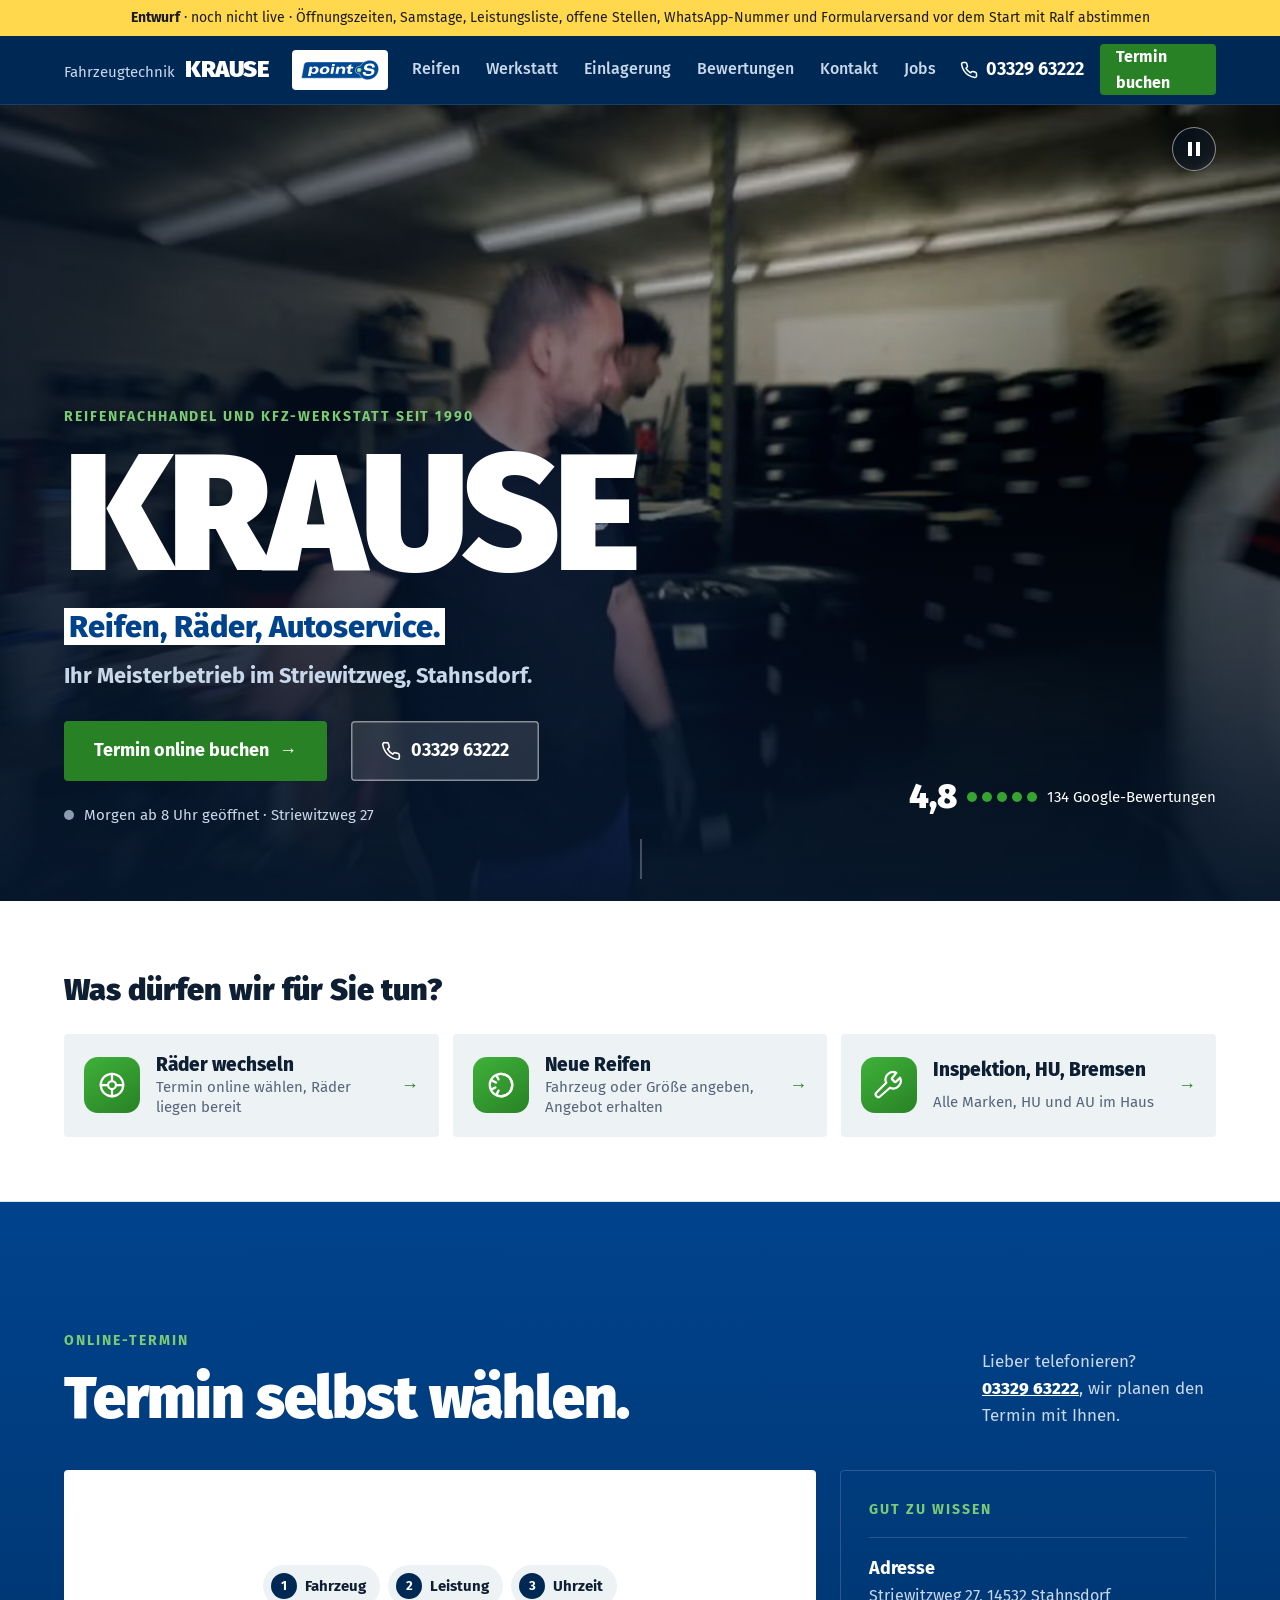
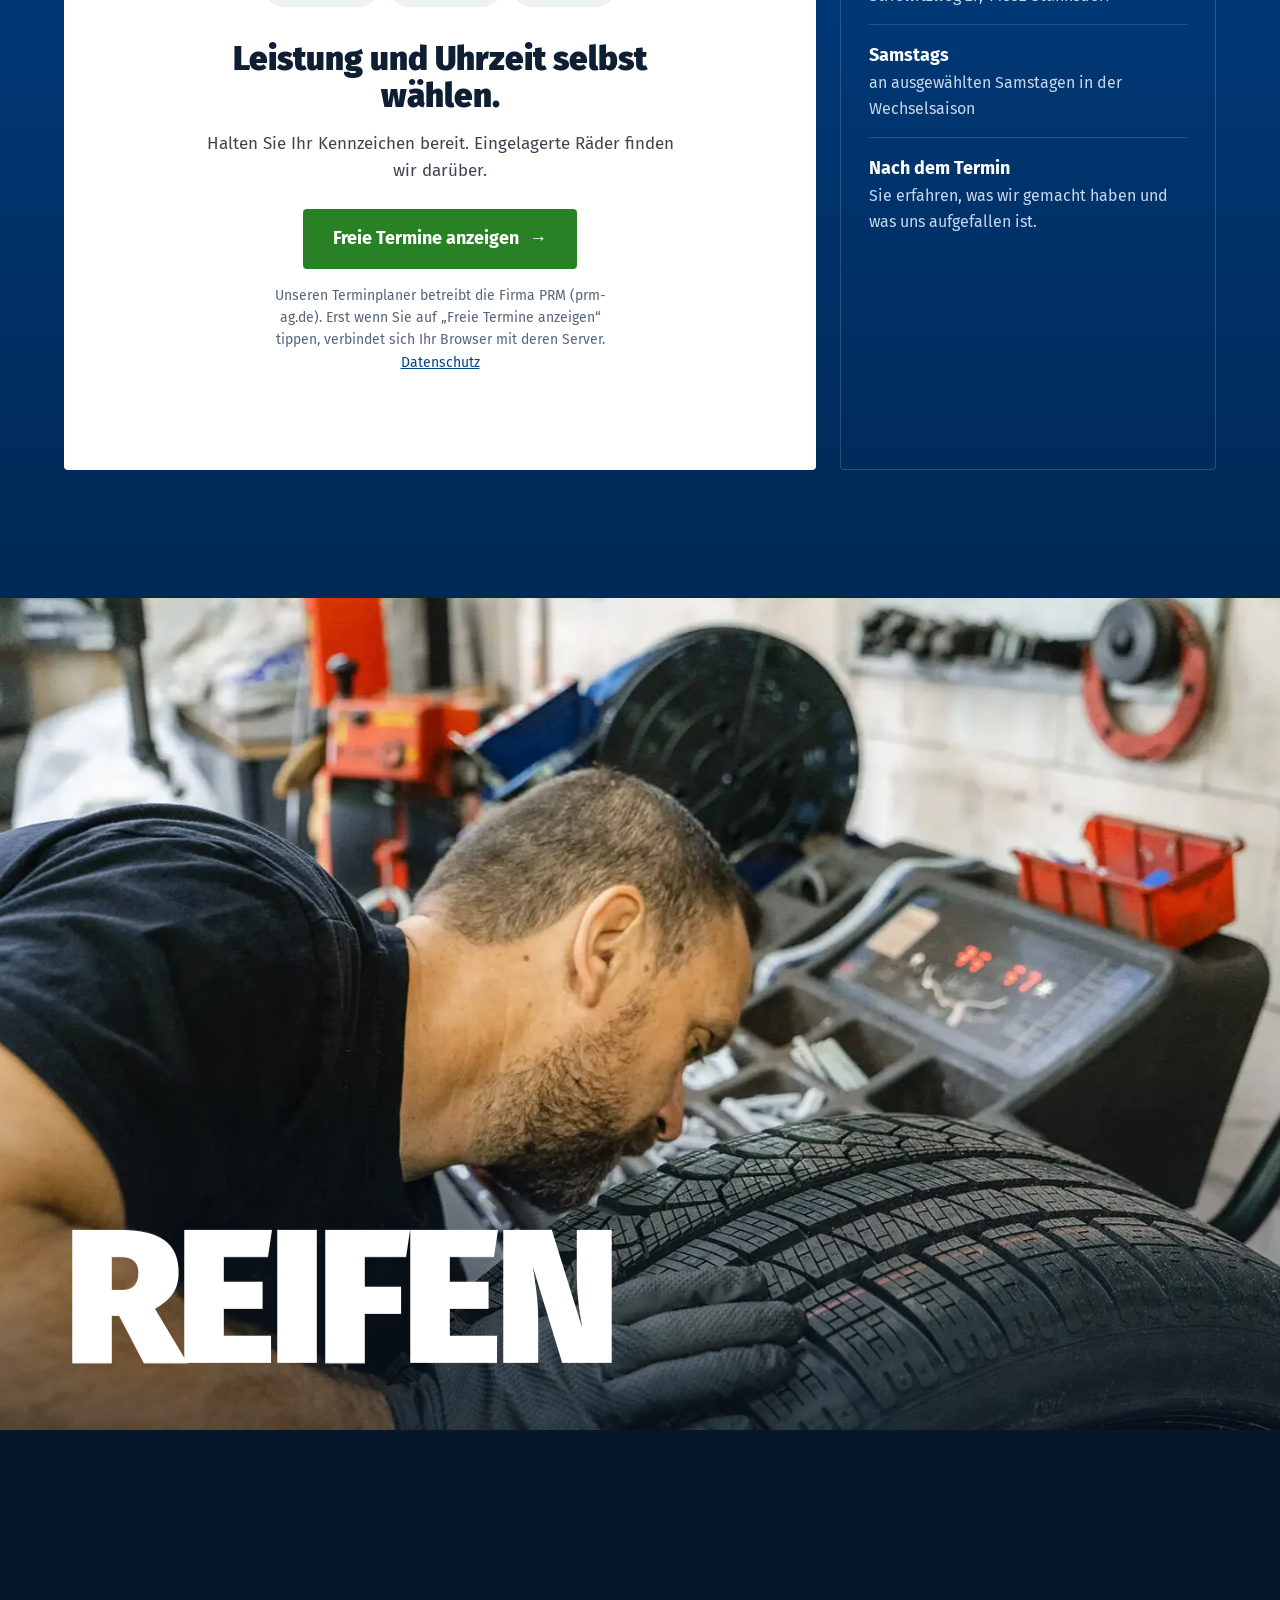
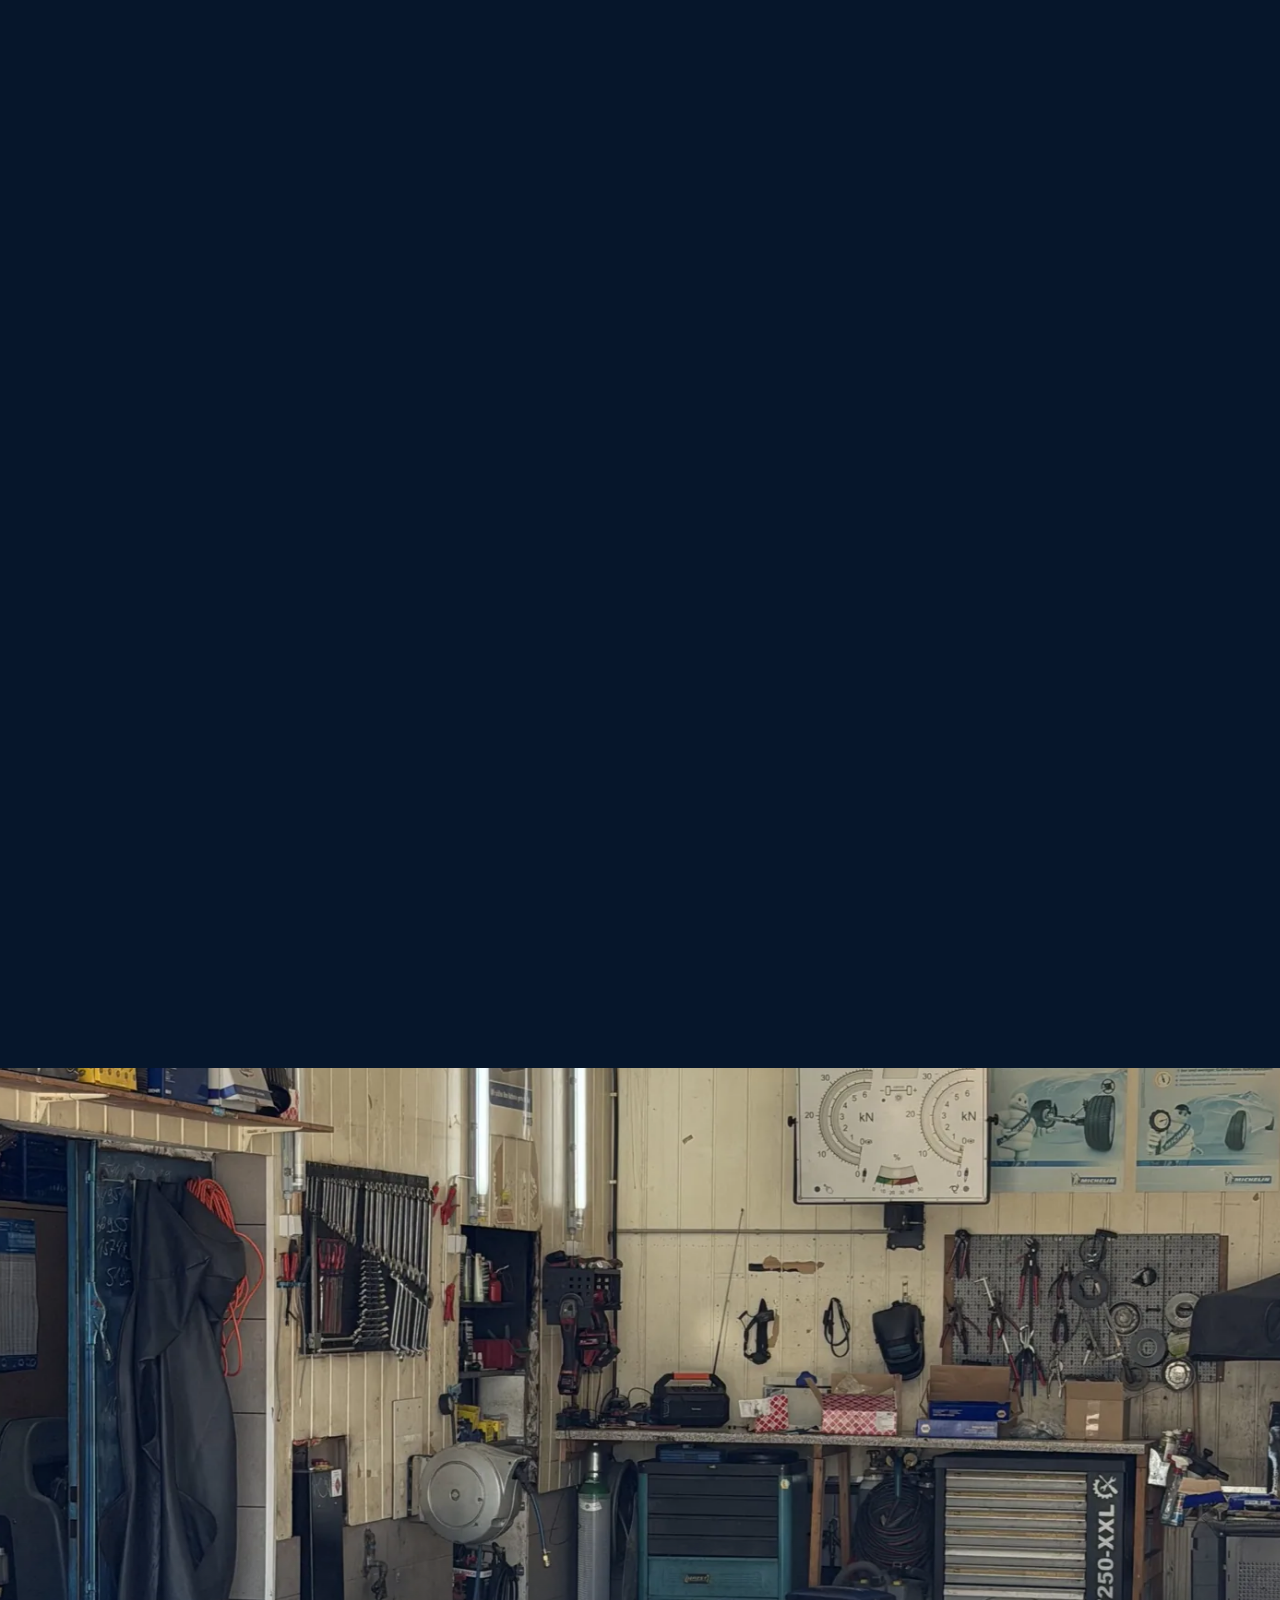
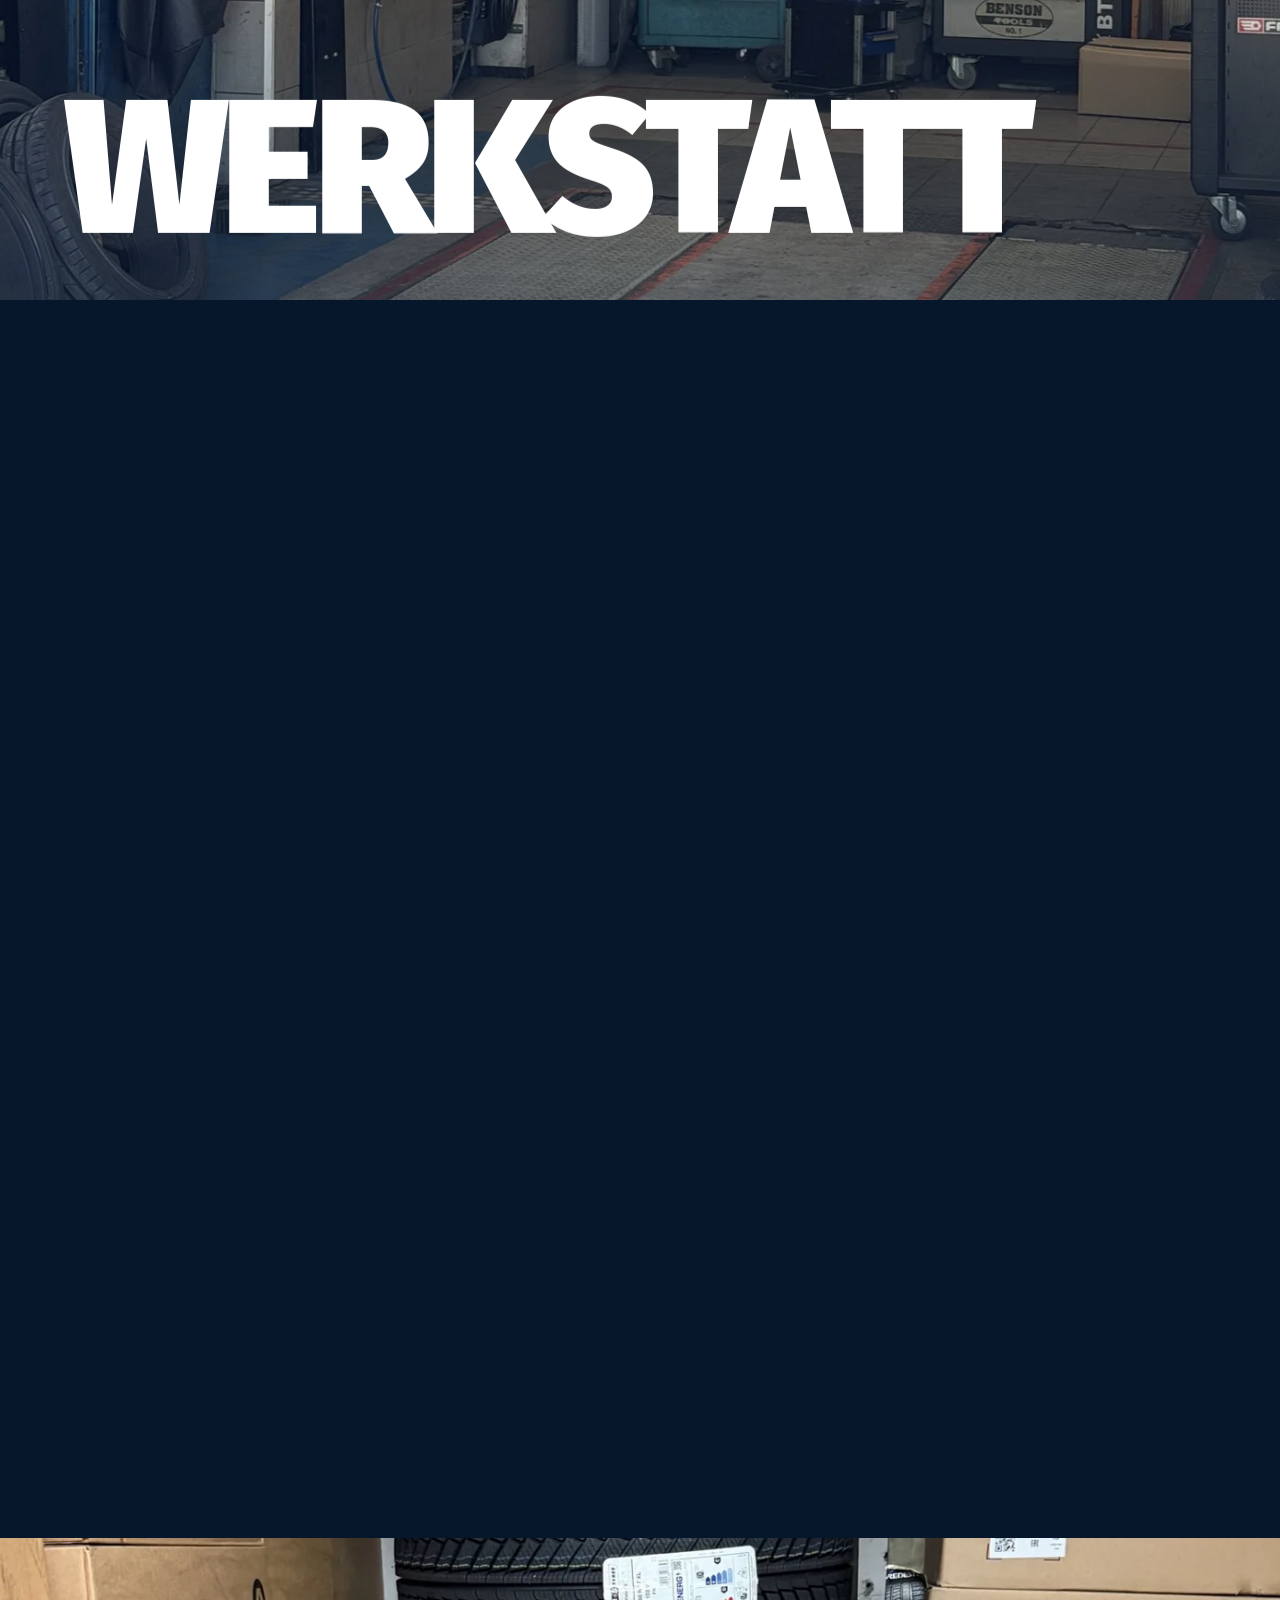
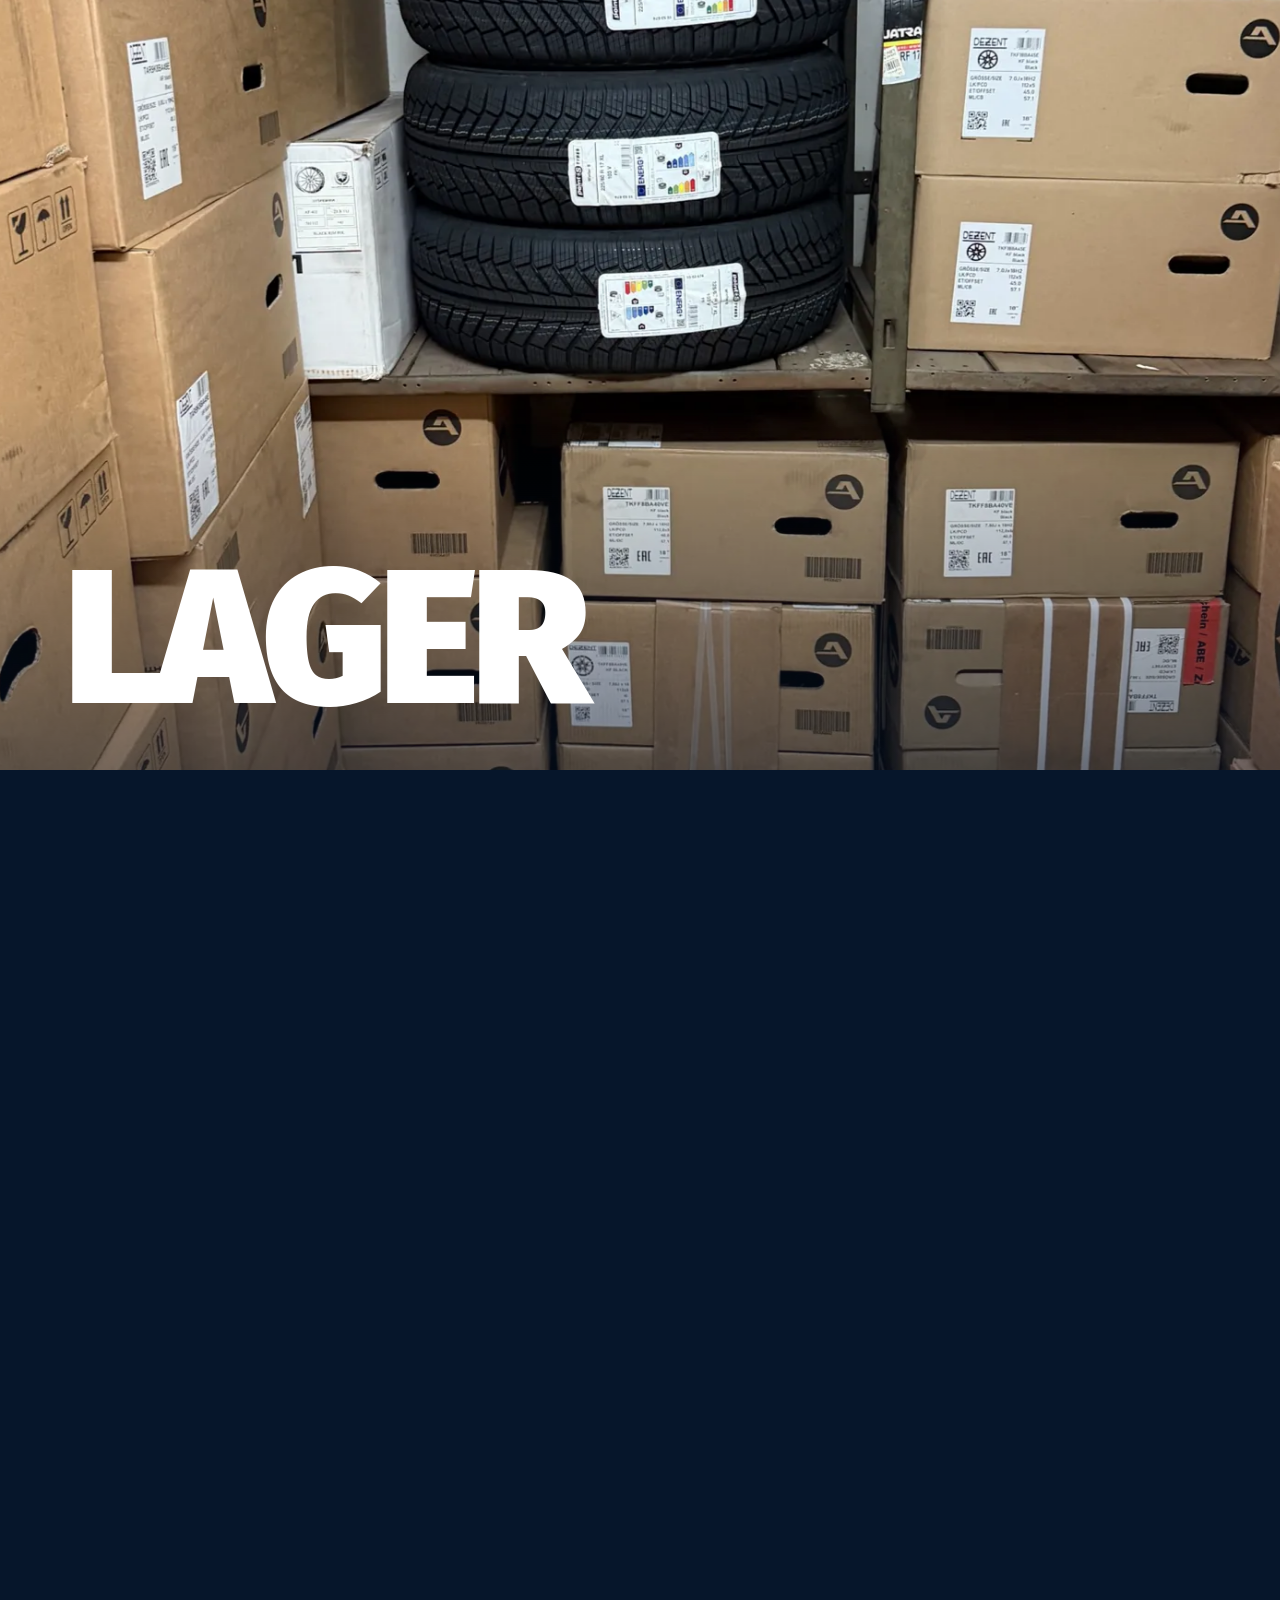
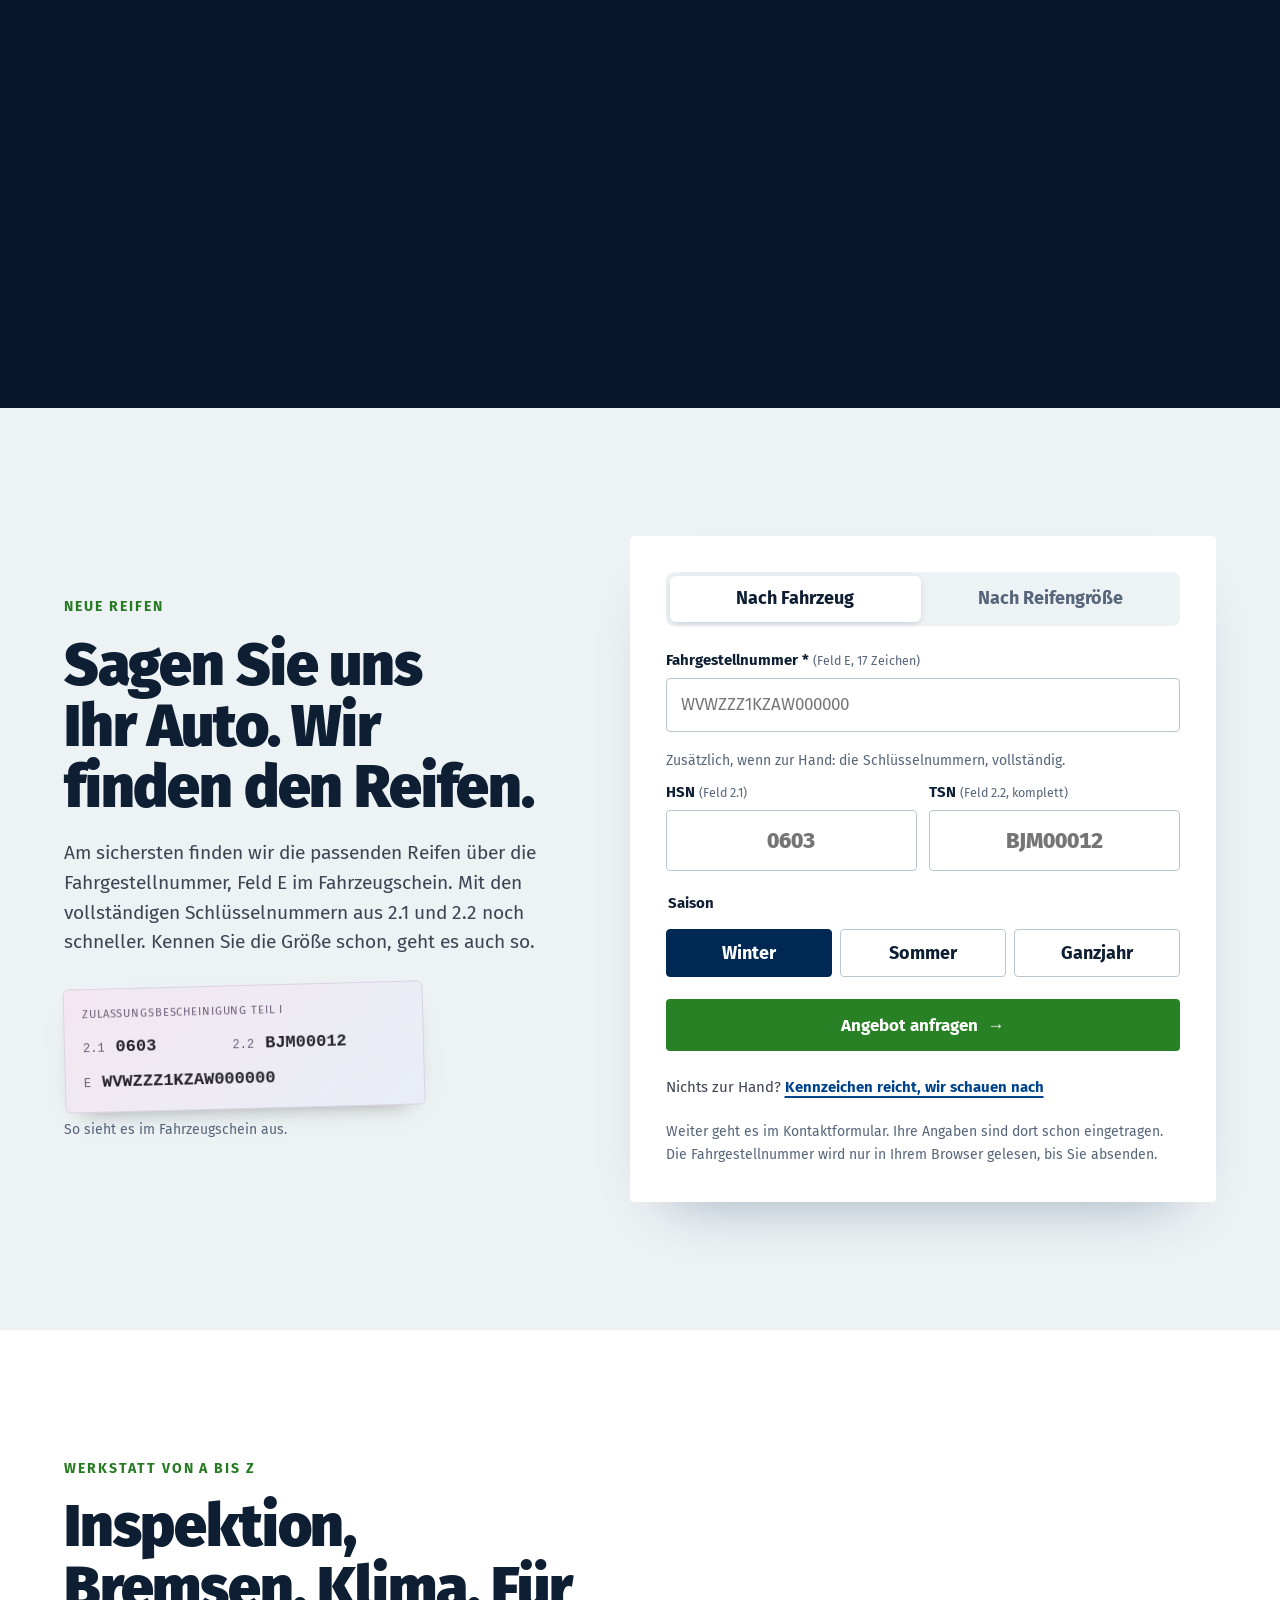
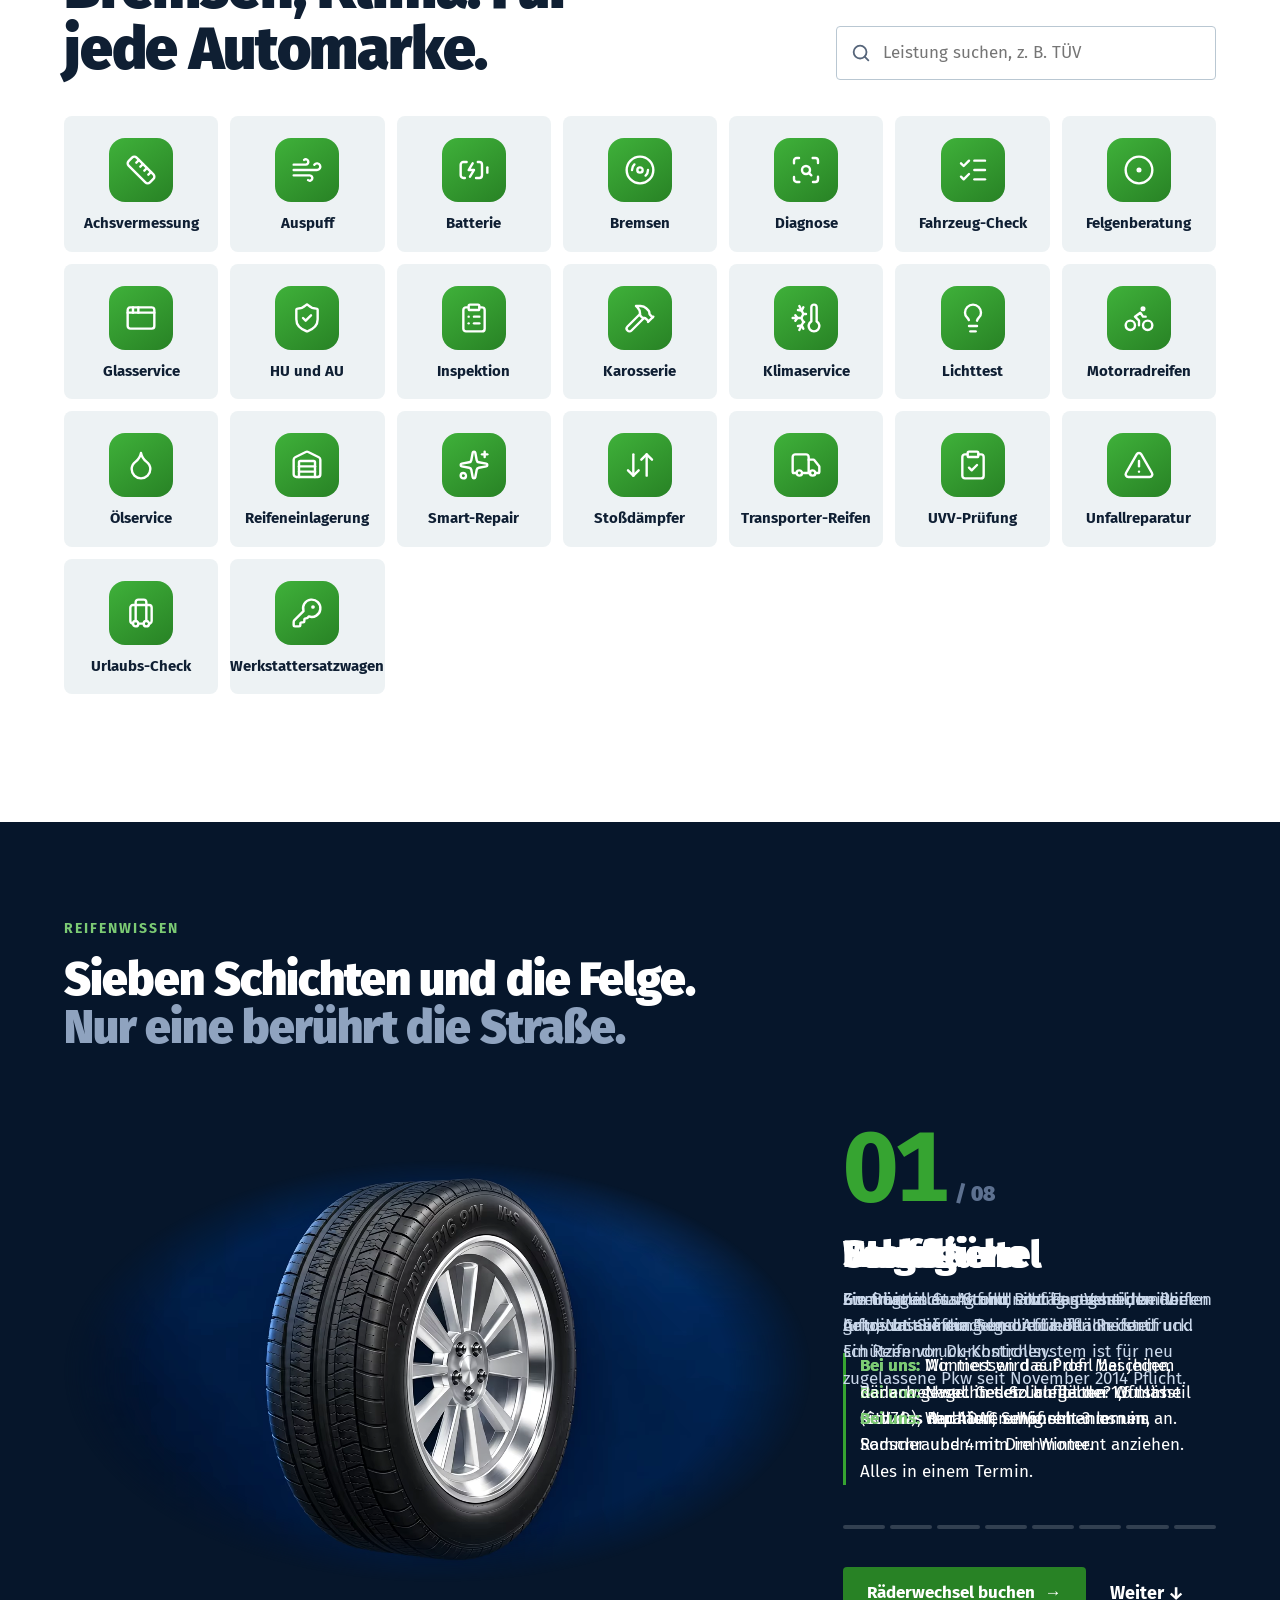
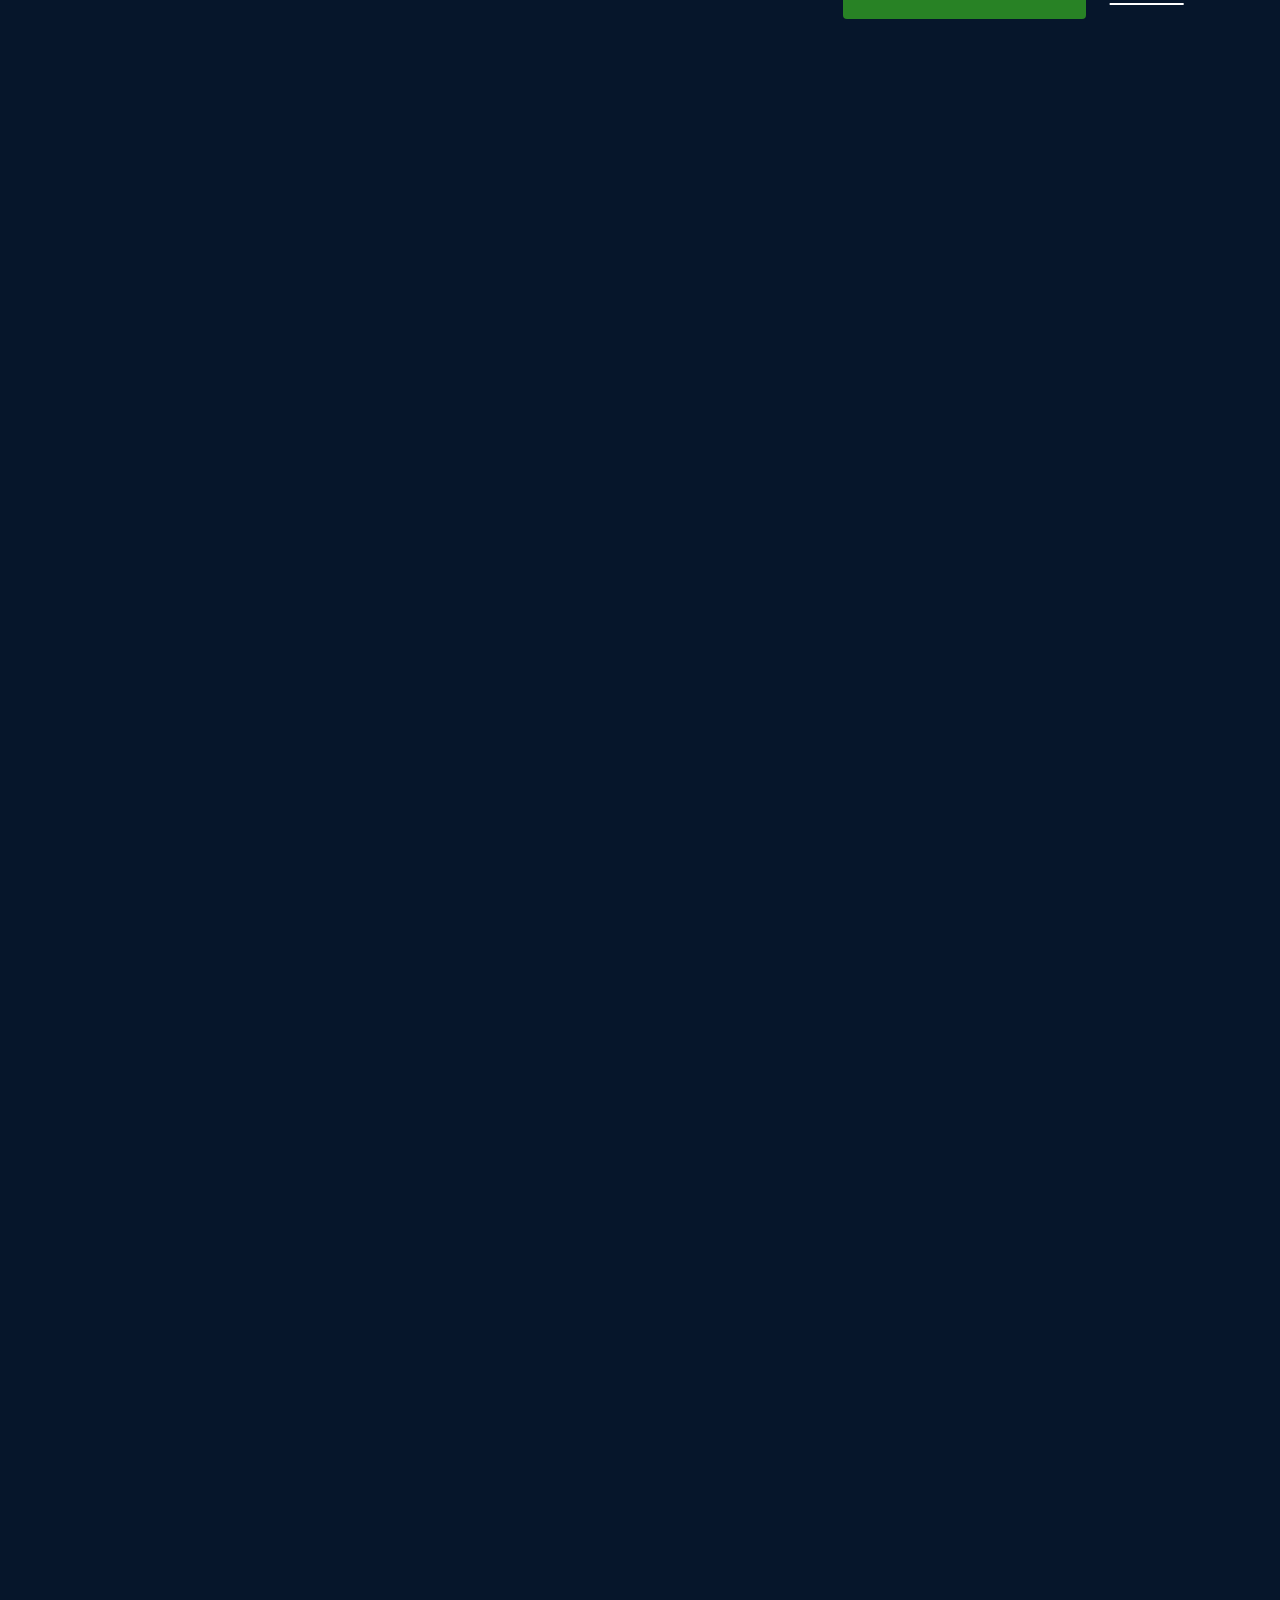
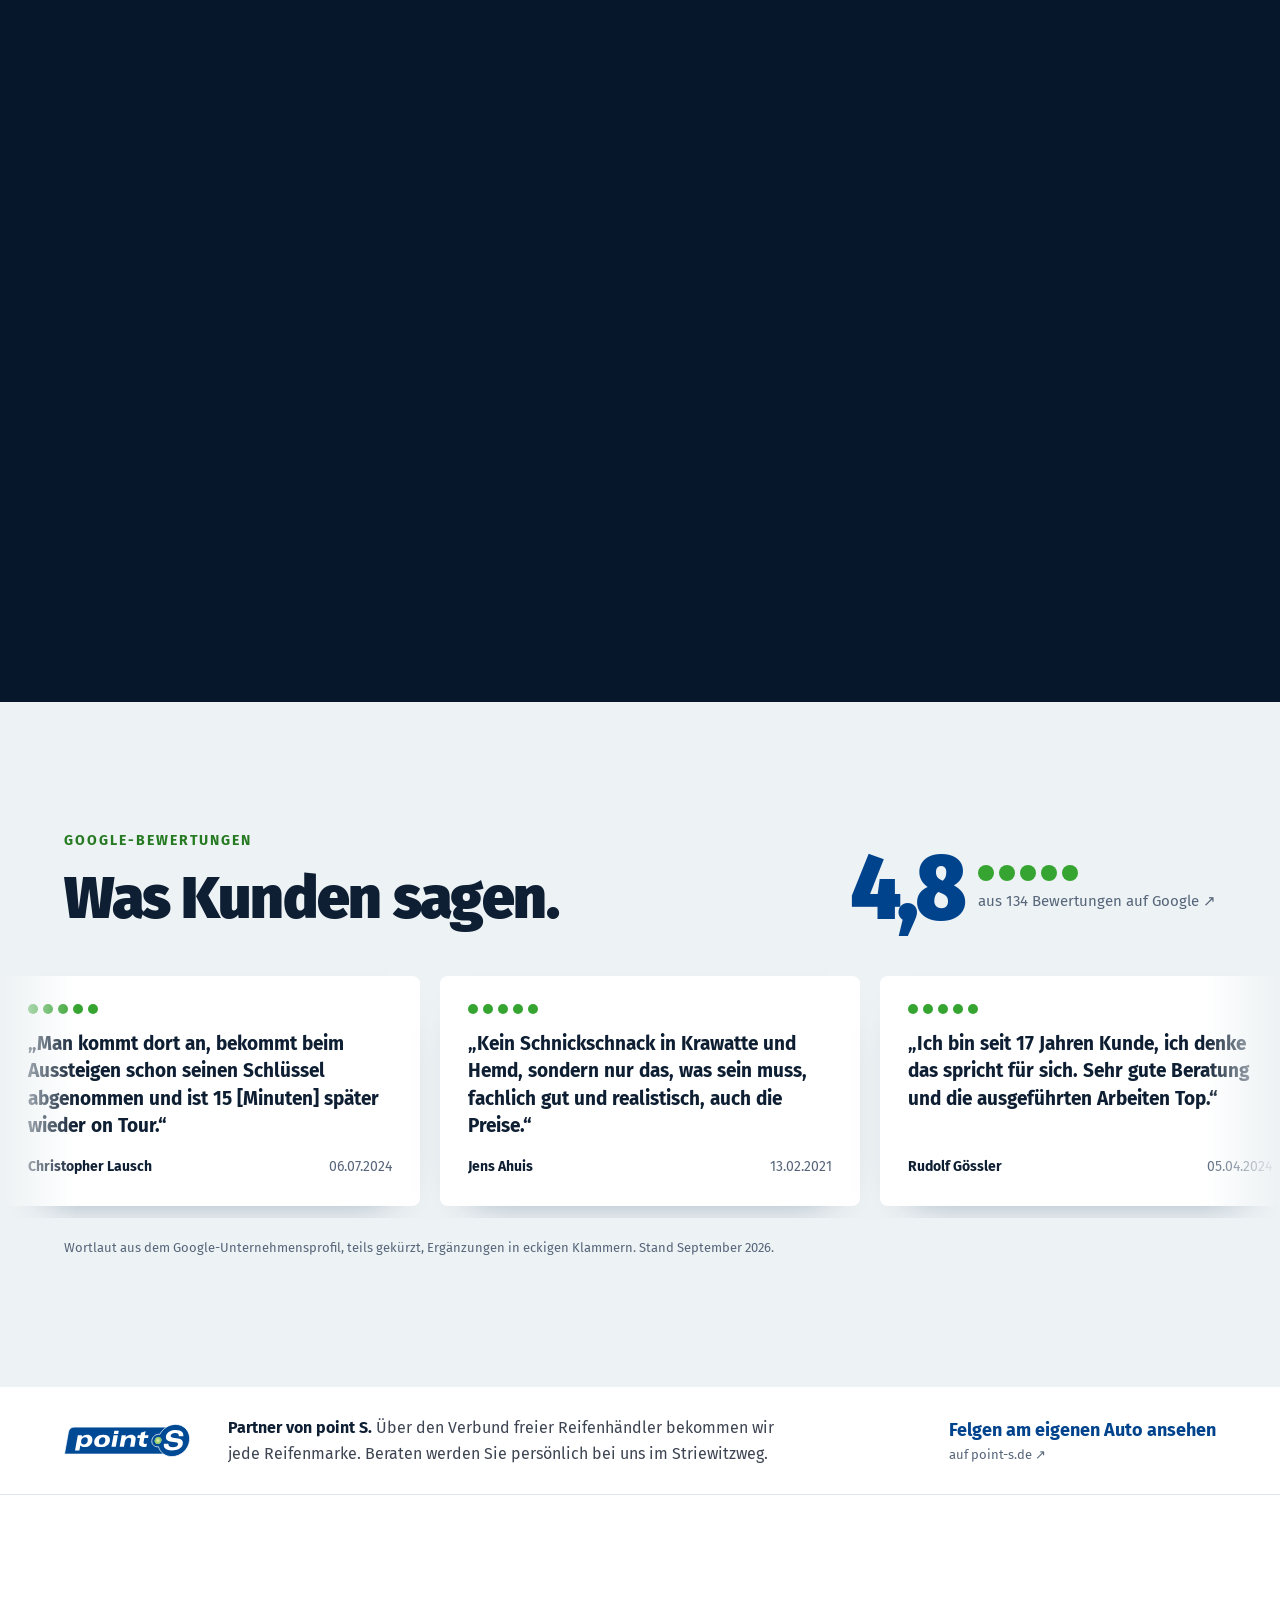
==== commit 38dc1279: "Neuer Kopf-Trailer: point-S-Film ohne Empfang + eigene Clips" ====
--- a/index.html
+++ b/index.html
@@ -10,9 +10,9 @@
 <meta property="og:type" content="website">
 <meta property="og:title" content="Fahrzeugtechnik Krause · Reifen, Räder und Werkstatt in Stahnsdorf">
 <meta property="og:description" content="Reifenfachhandel und Kfz-Werkstatt seit 1990. Termin online buchen oder anrufen: 03329 63222.">
-<meta property="og:image" content="video/trailer-1600-poster.webp">
+<meta property="og:image" content="video/trailer3-1600-poster.webp">
 <link rel="icon" href="favicon.svg" type="image/svg+xml">
-<link rel="preload" as="image" href="video/trailer-1600-poster.webp" imagesrcset="video/trailer-960-poster.webp 960w, video/trailer-1600-poster.webp 1280w" imagesizes="100vw" fetchpriority="high">
+<link rel="preload" as="image" href="video/trailer3-1600-poster.webp" imagesrcset="video/trailer3-960-poster.webp 960w, video/trailer3-1600-poster.webp 1600w" imagesizes="100vw" fetchpriority="high">
 <link rel="stylesheet" href="css/stil.css?v=50">
 <script type="application/ld+json">
 {"@context":"https://schema.org","@type":["AutoRepair","TireShop"],"name":"Fahrzeugtechnik Krause GmbH",
@@ -76,12 +76,12 @@
 <!-- ═══ HERO · nur der Film, sonst nichts im Bild ═══ -->
 <section class="hero" id="start" aria-labelledby="hero-titel">
   <div class="trailer" aria-hidden="true">
-    <img class="trailer-bild" src="video/trailer-1600-poster.webp" srcset="video/trailer-960-poster.webp 960w, video/trailer-1600-poster.webp 1280w" sizes="100vw" alt="" width="1280" height="720" fetchpriority="high">
+    <img class="trailer-bild" src="video/trailer3-1600-poster.webp" srcset="video/trailer3-960-poster.webp 960w, video/trailer3-1600-poster.webp 1600w" sizes="100vw" alt="" width="1600" height="900" fetchpriority="high">
     <video class="trailer-video" muted playsinline loop autoplay preload="metadata" disablepictureinpicture>
-      <source src="video/trailer-960.webm?v=1" type="video/webm" media="(max-width: 760px)">
-      <source src="video/trailer-960.mp4?v=3" type="video/mp4" media="(max-width: 760px)">
-      <source src="video/trailer-1600.webm?v=1" type="video/webm">
-      <source src="video/trailer-1600.mp4?v=3" type="video/mp4">
+      <source src="video/trailer3-960.webm?v=1" type="video/webm" media="(max-width: 760px)">
+      <source src="video/trailer3-960.mp4?v=1" type="video/mp4" media="(max-width: 760px)">
+      <source src="video/trailer3-1600.webm?v=1" type="video/webm">
+      <source src="video/trailer3-1600.mp4?v=1" type="video/mp4">
     </video>
   </div>
   <div class="hero-innen">
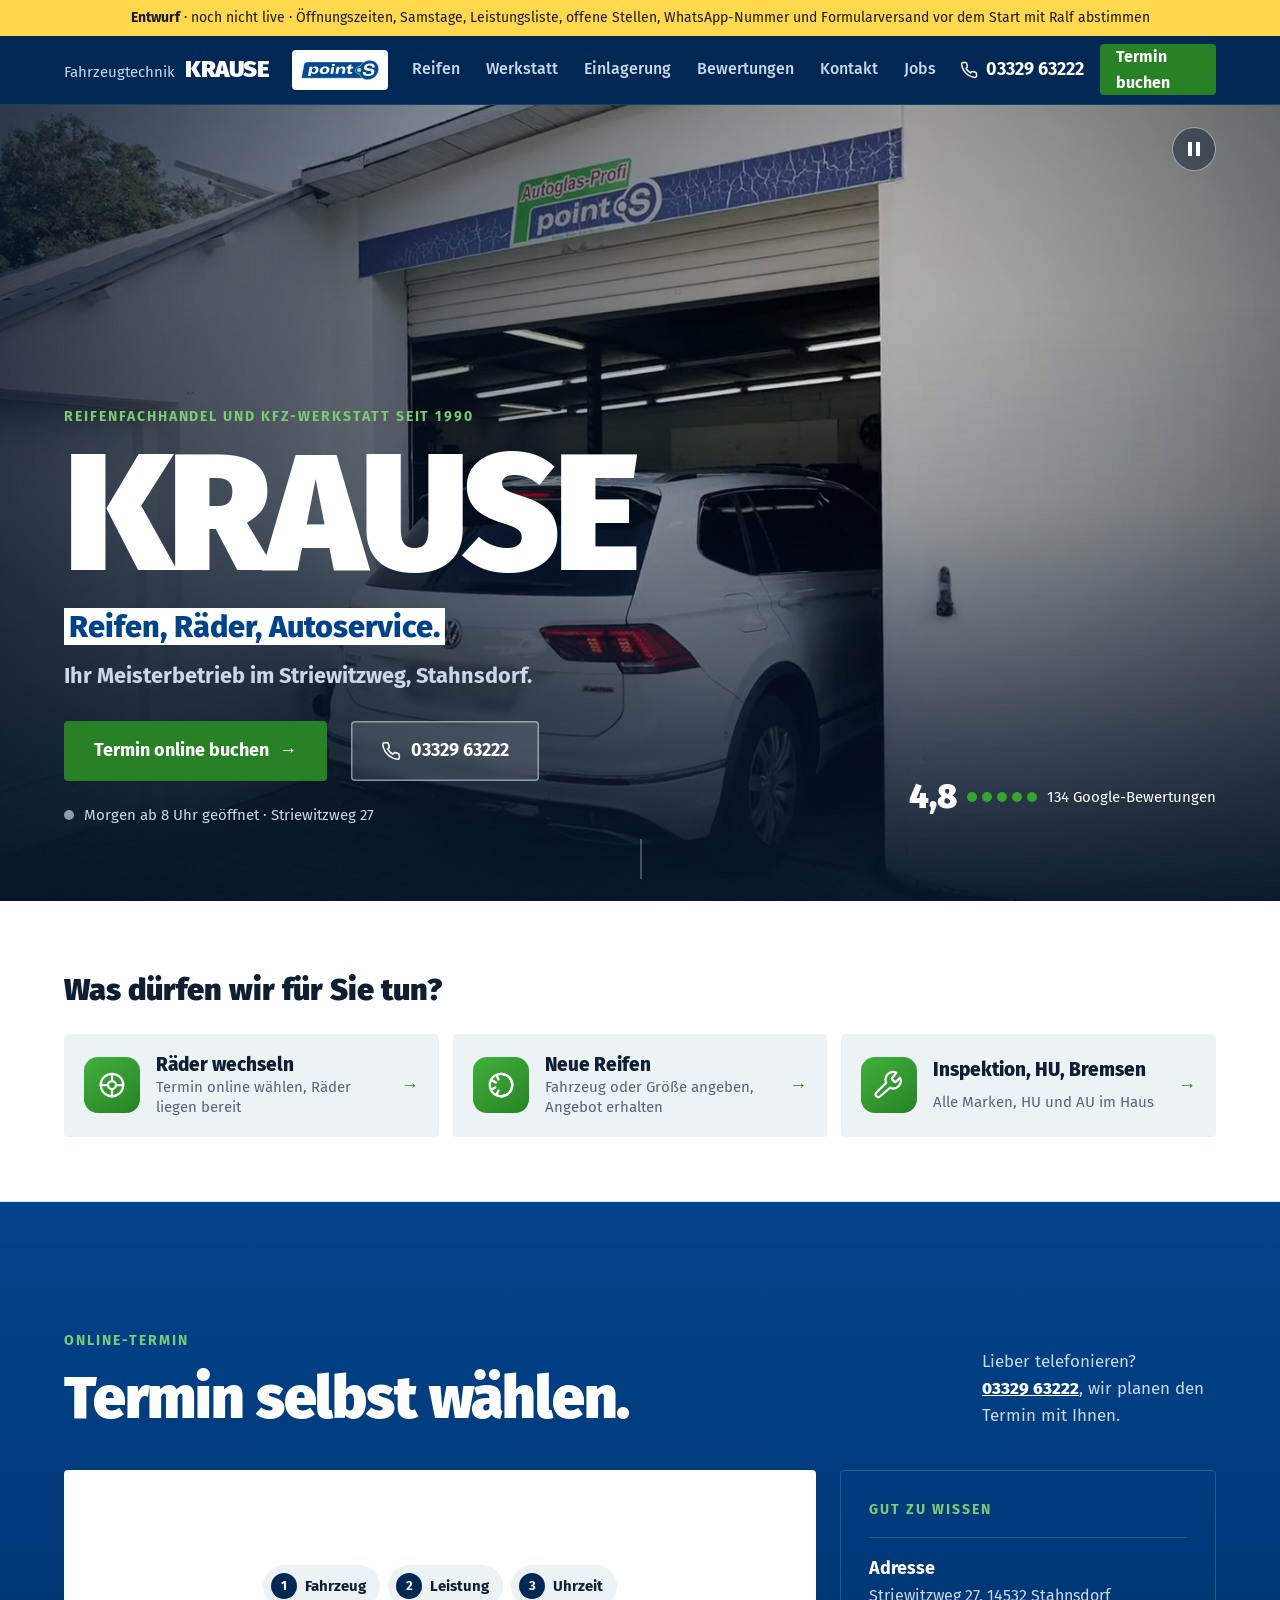
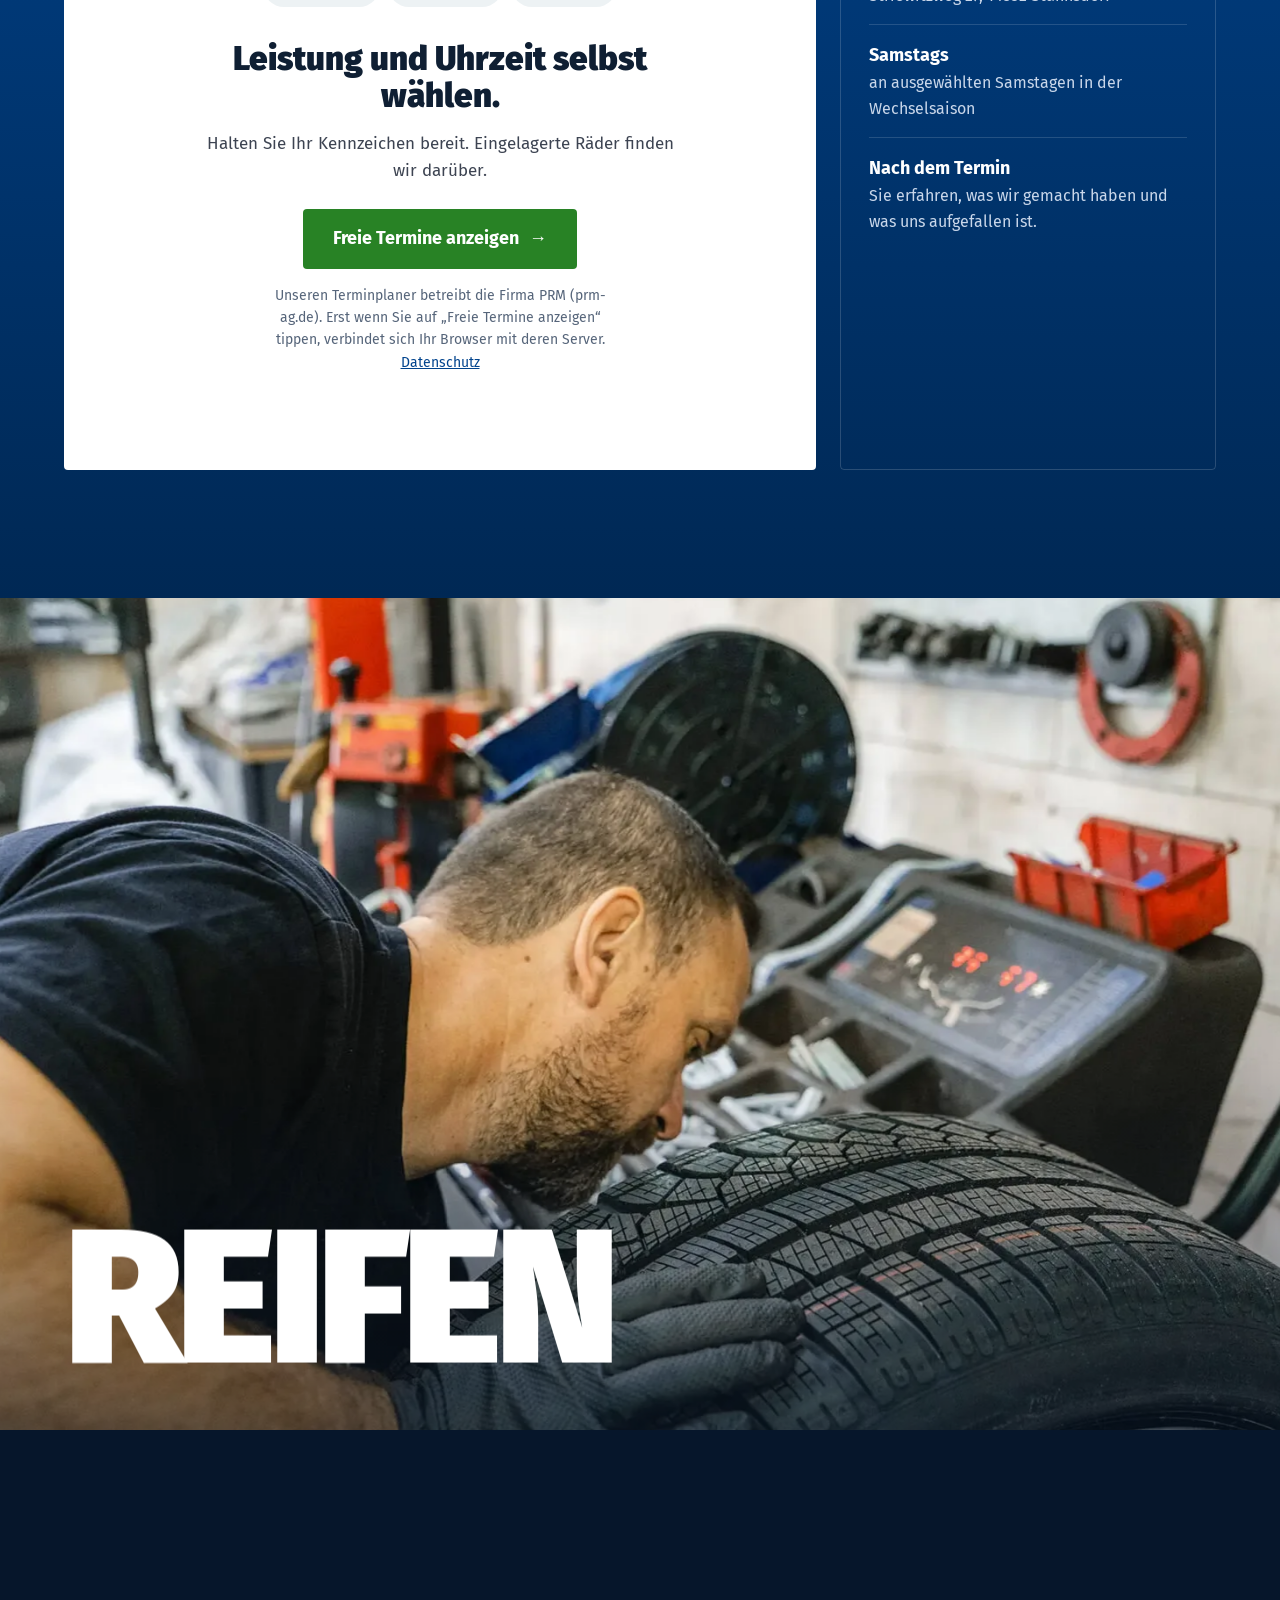
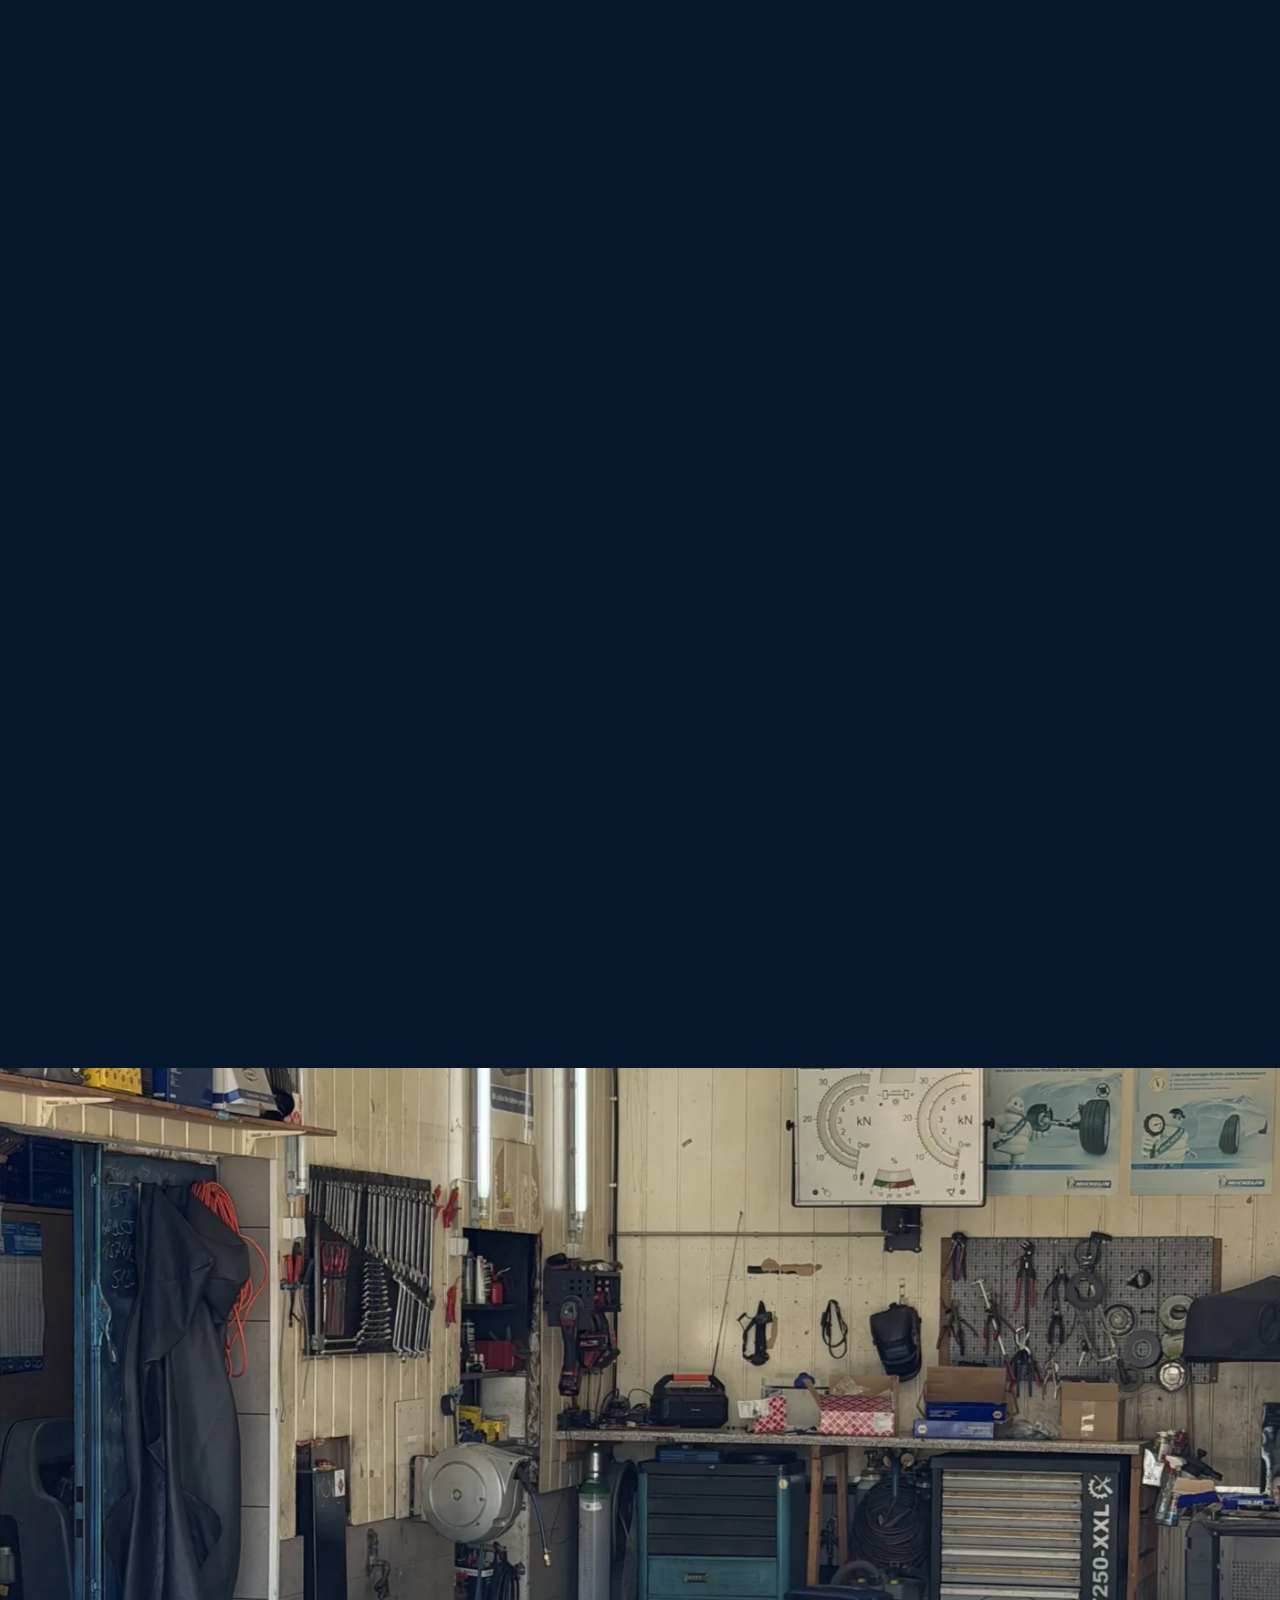
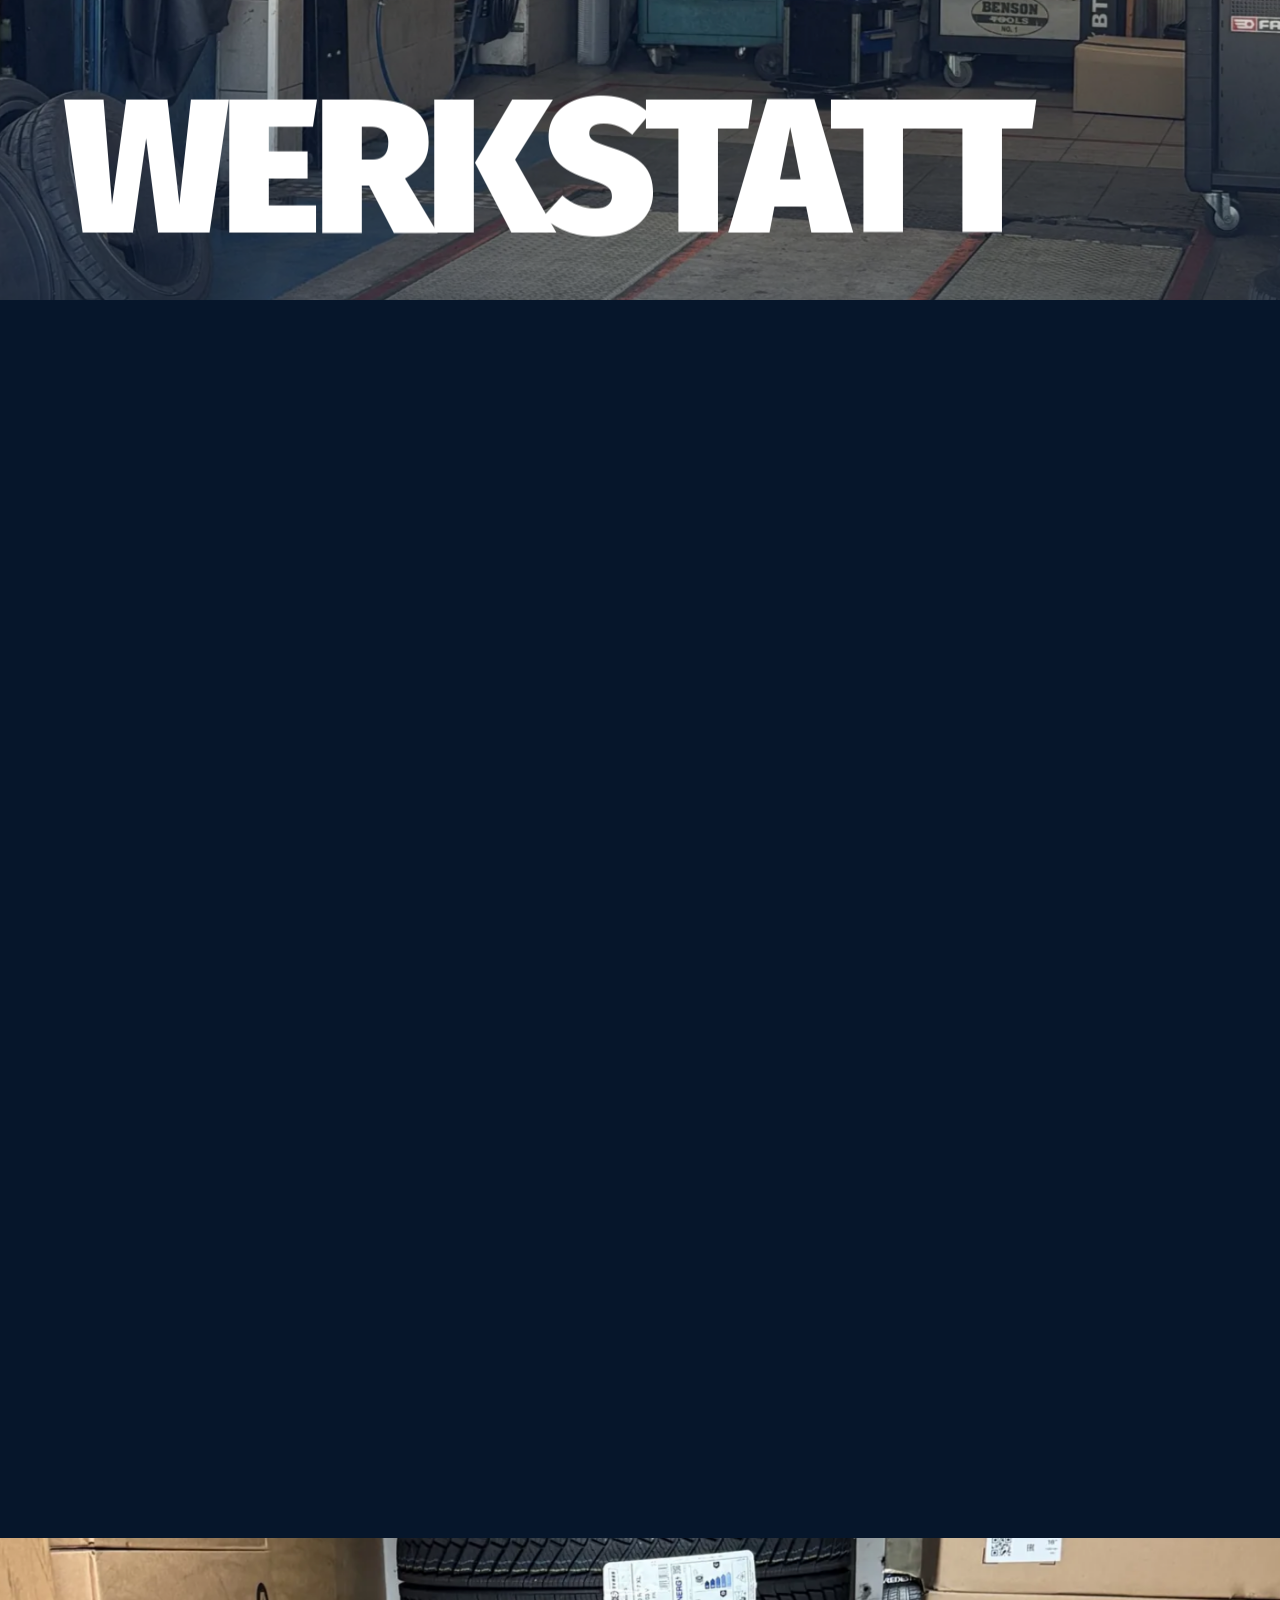
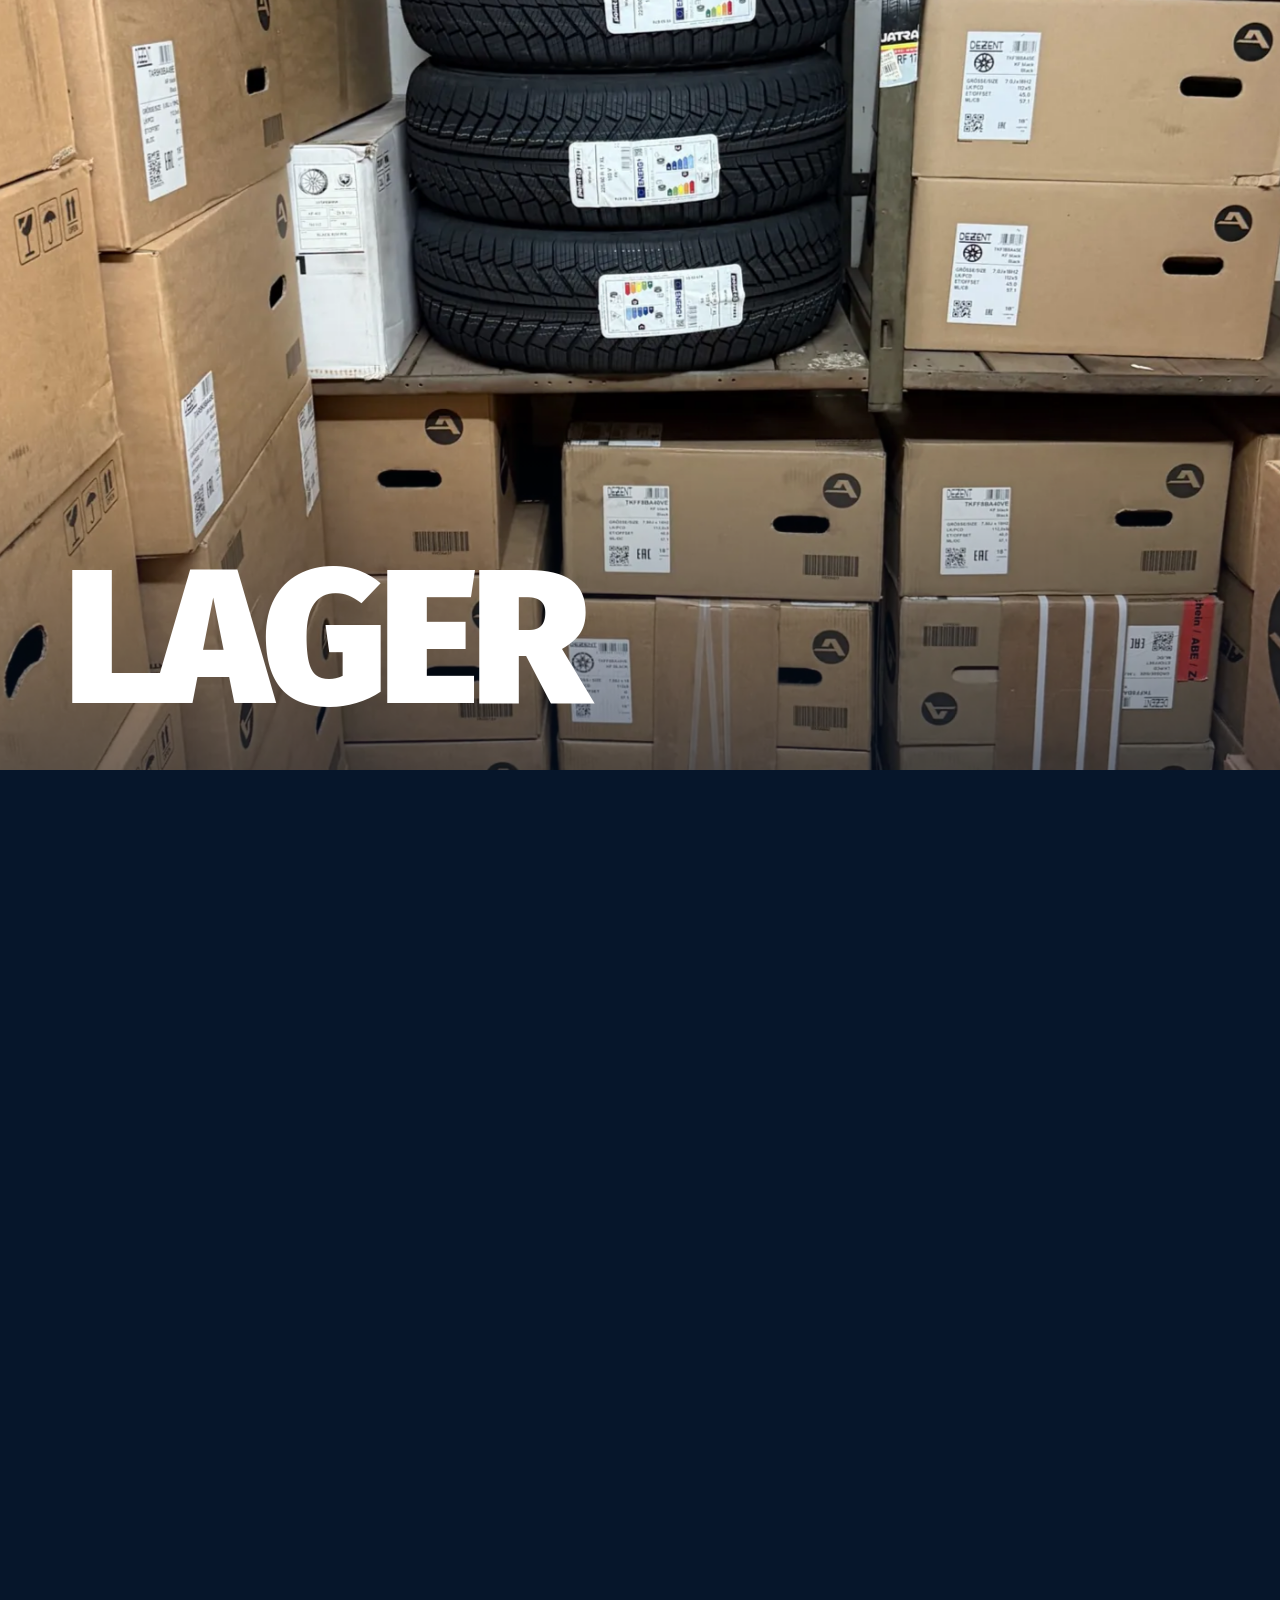
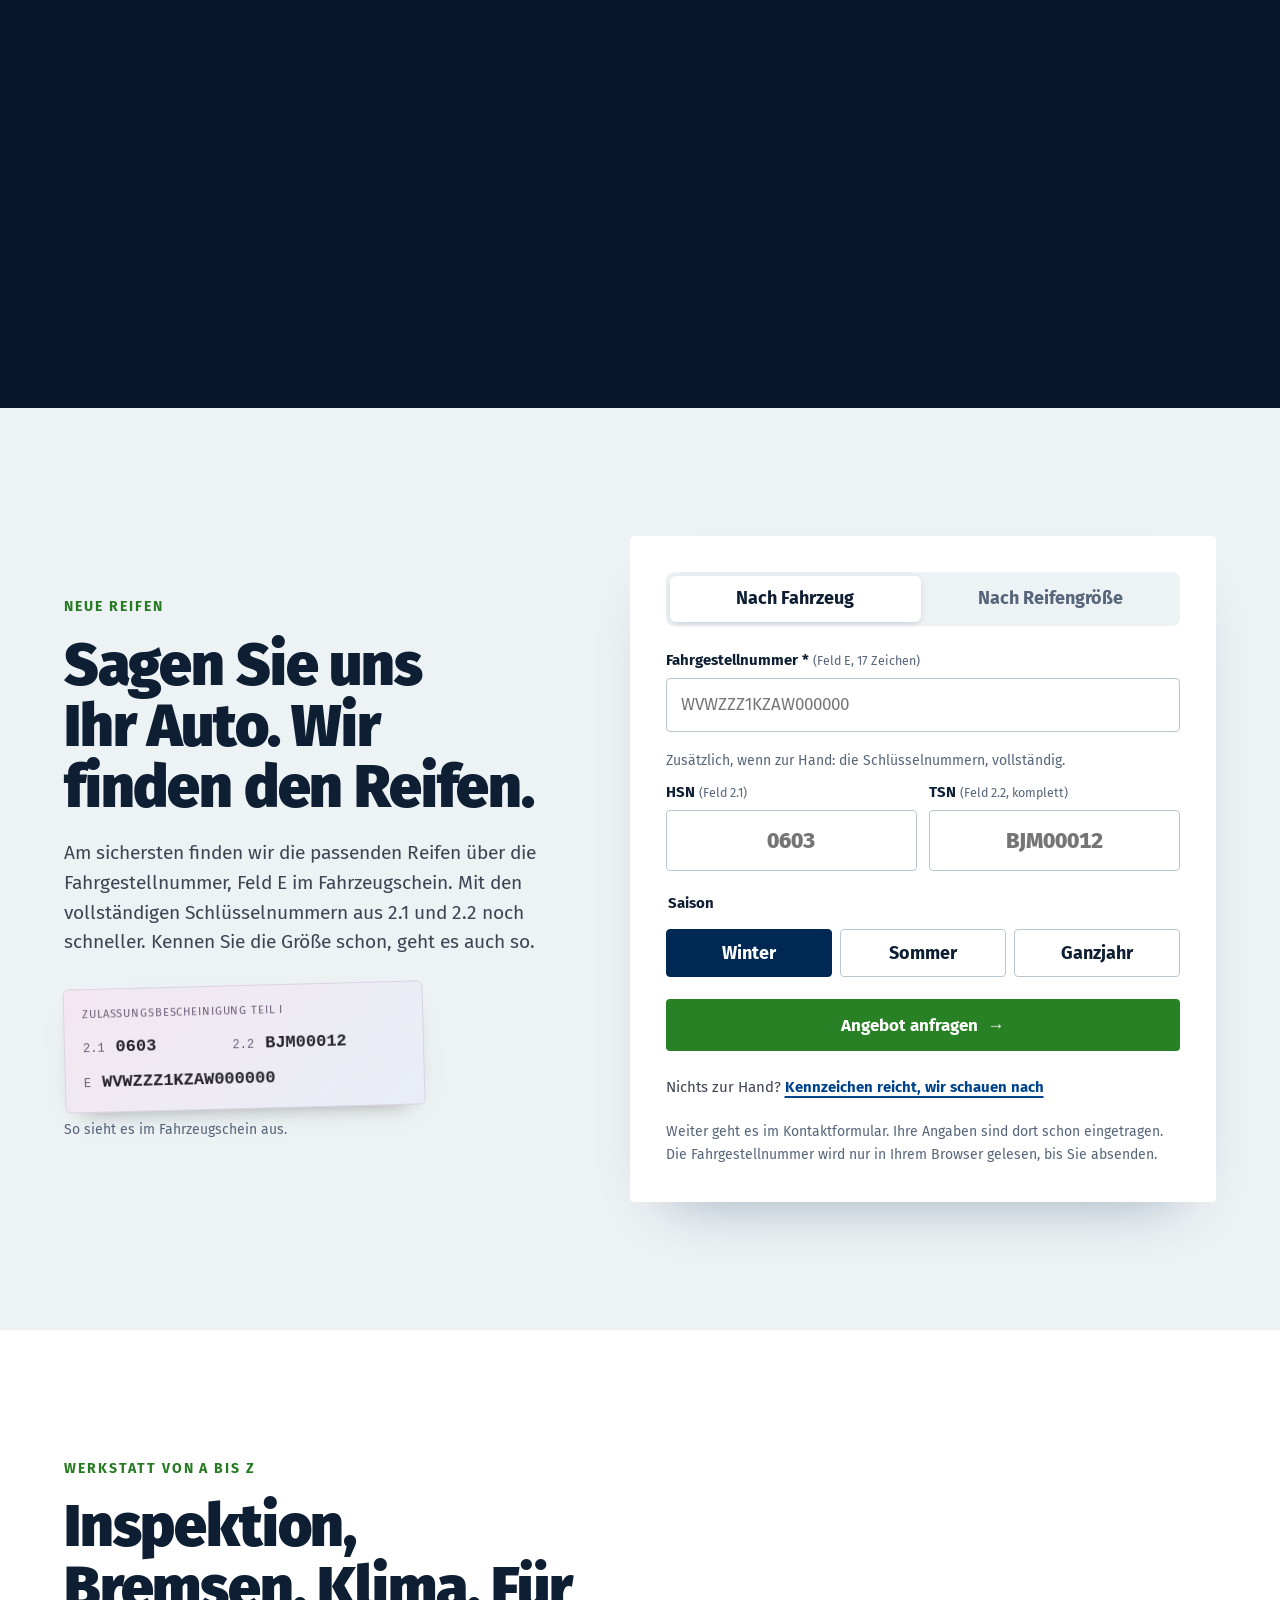
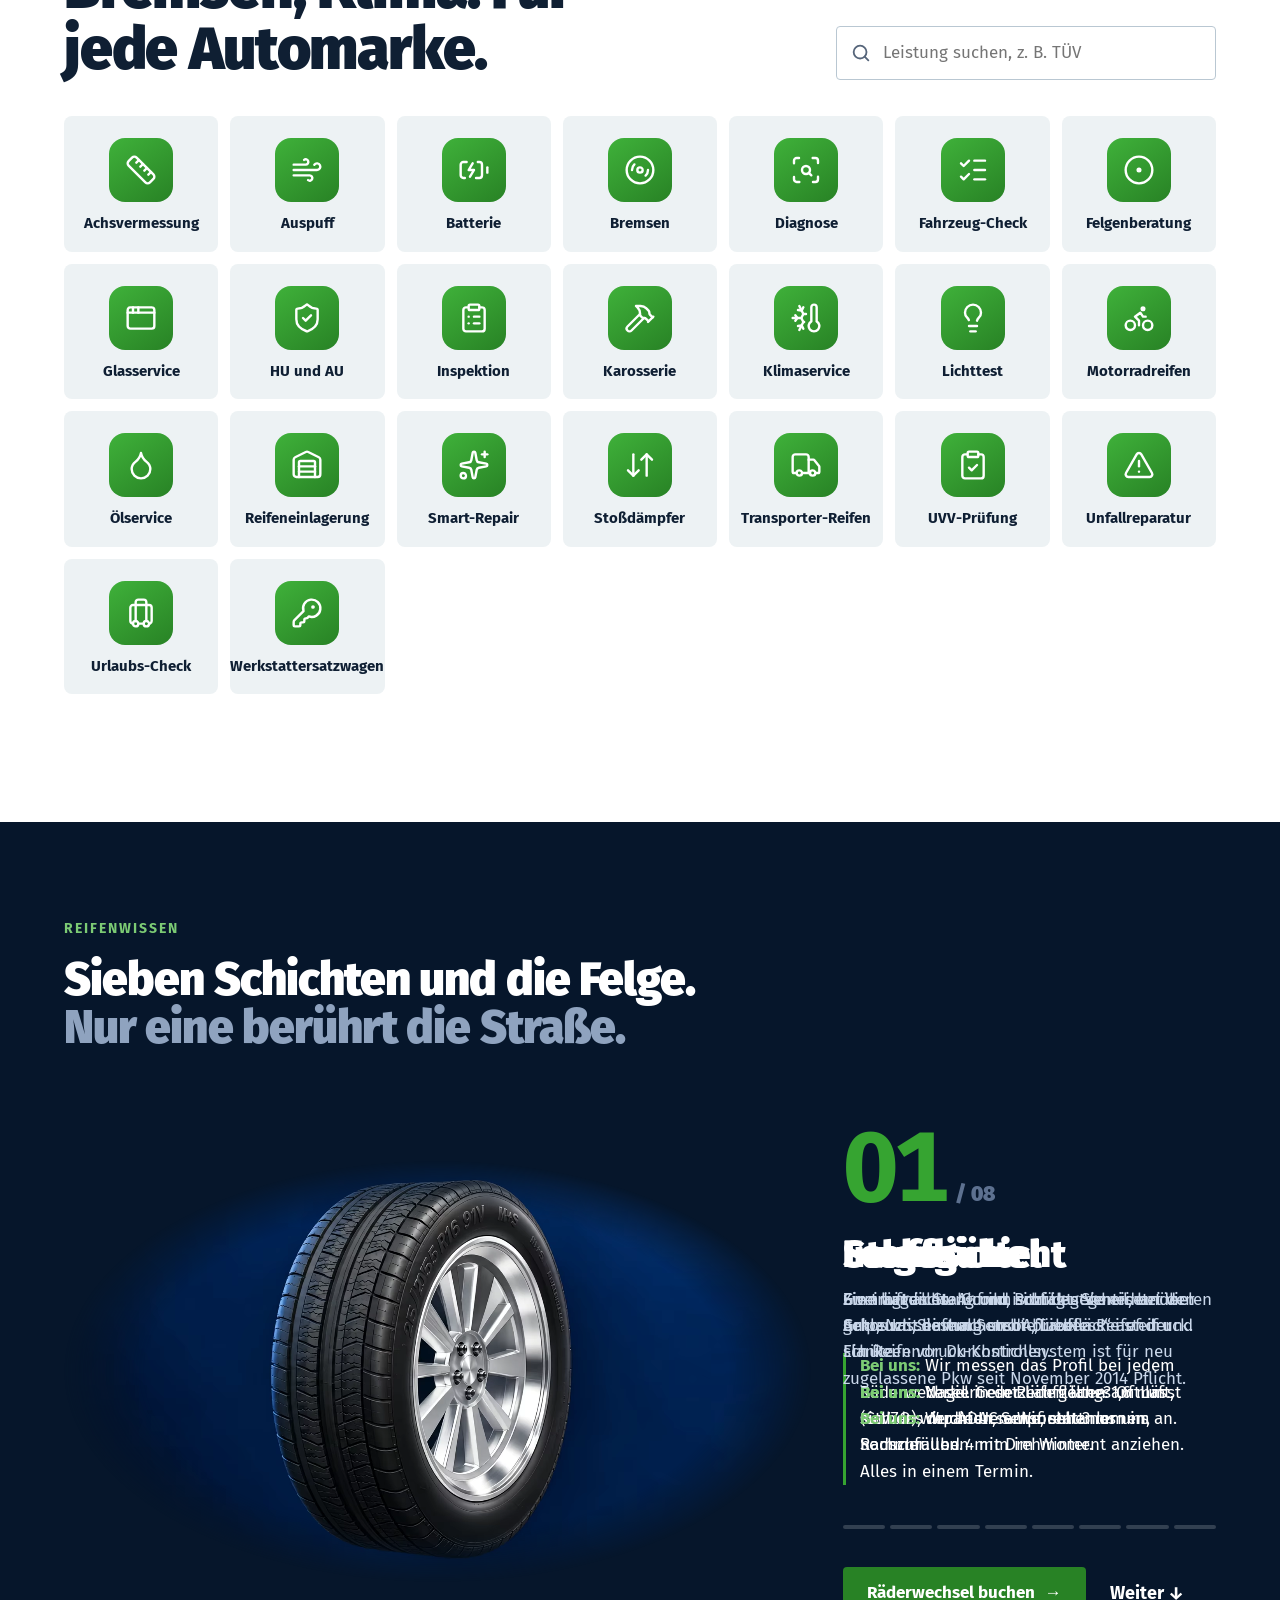
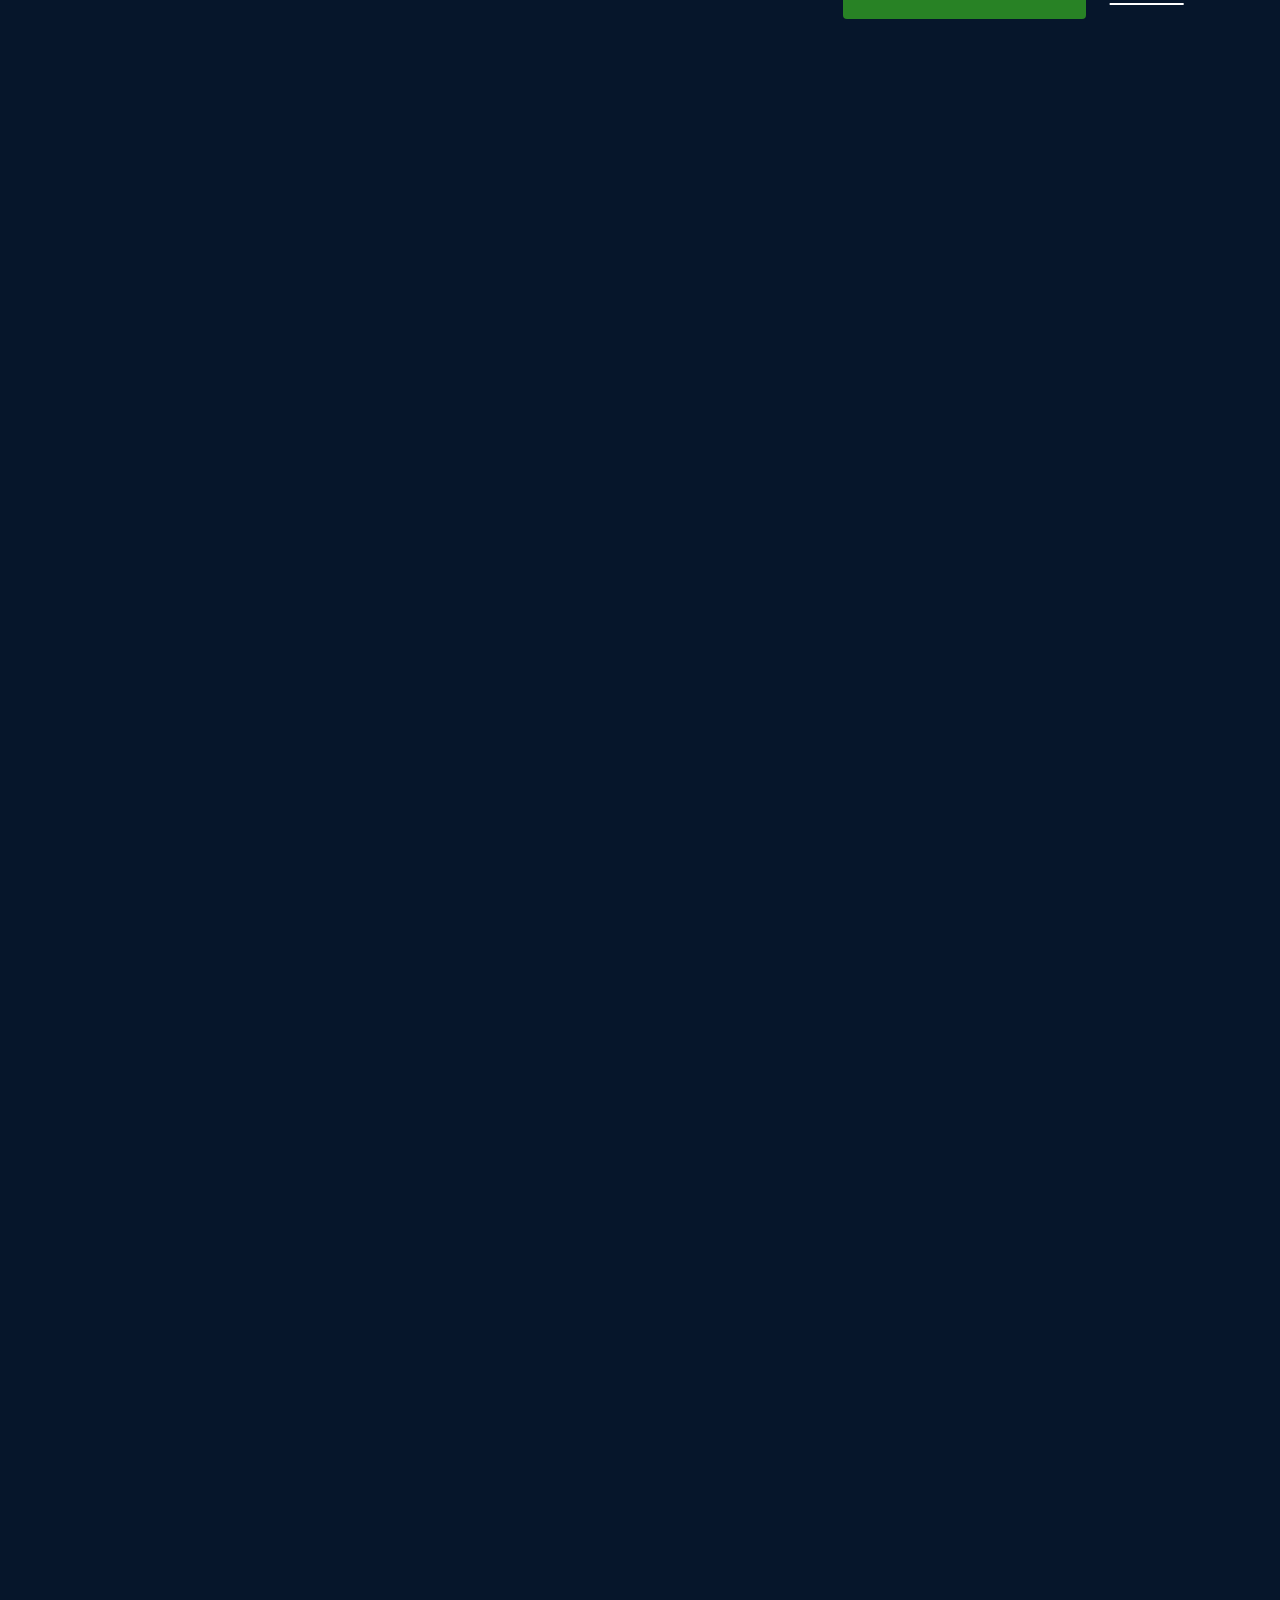
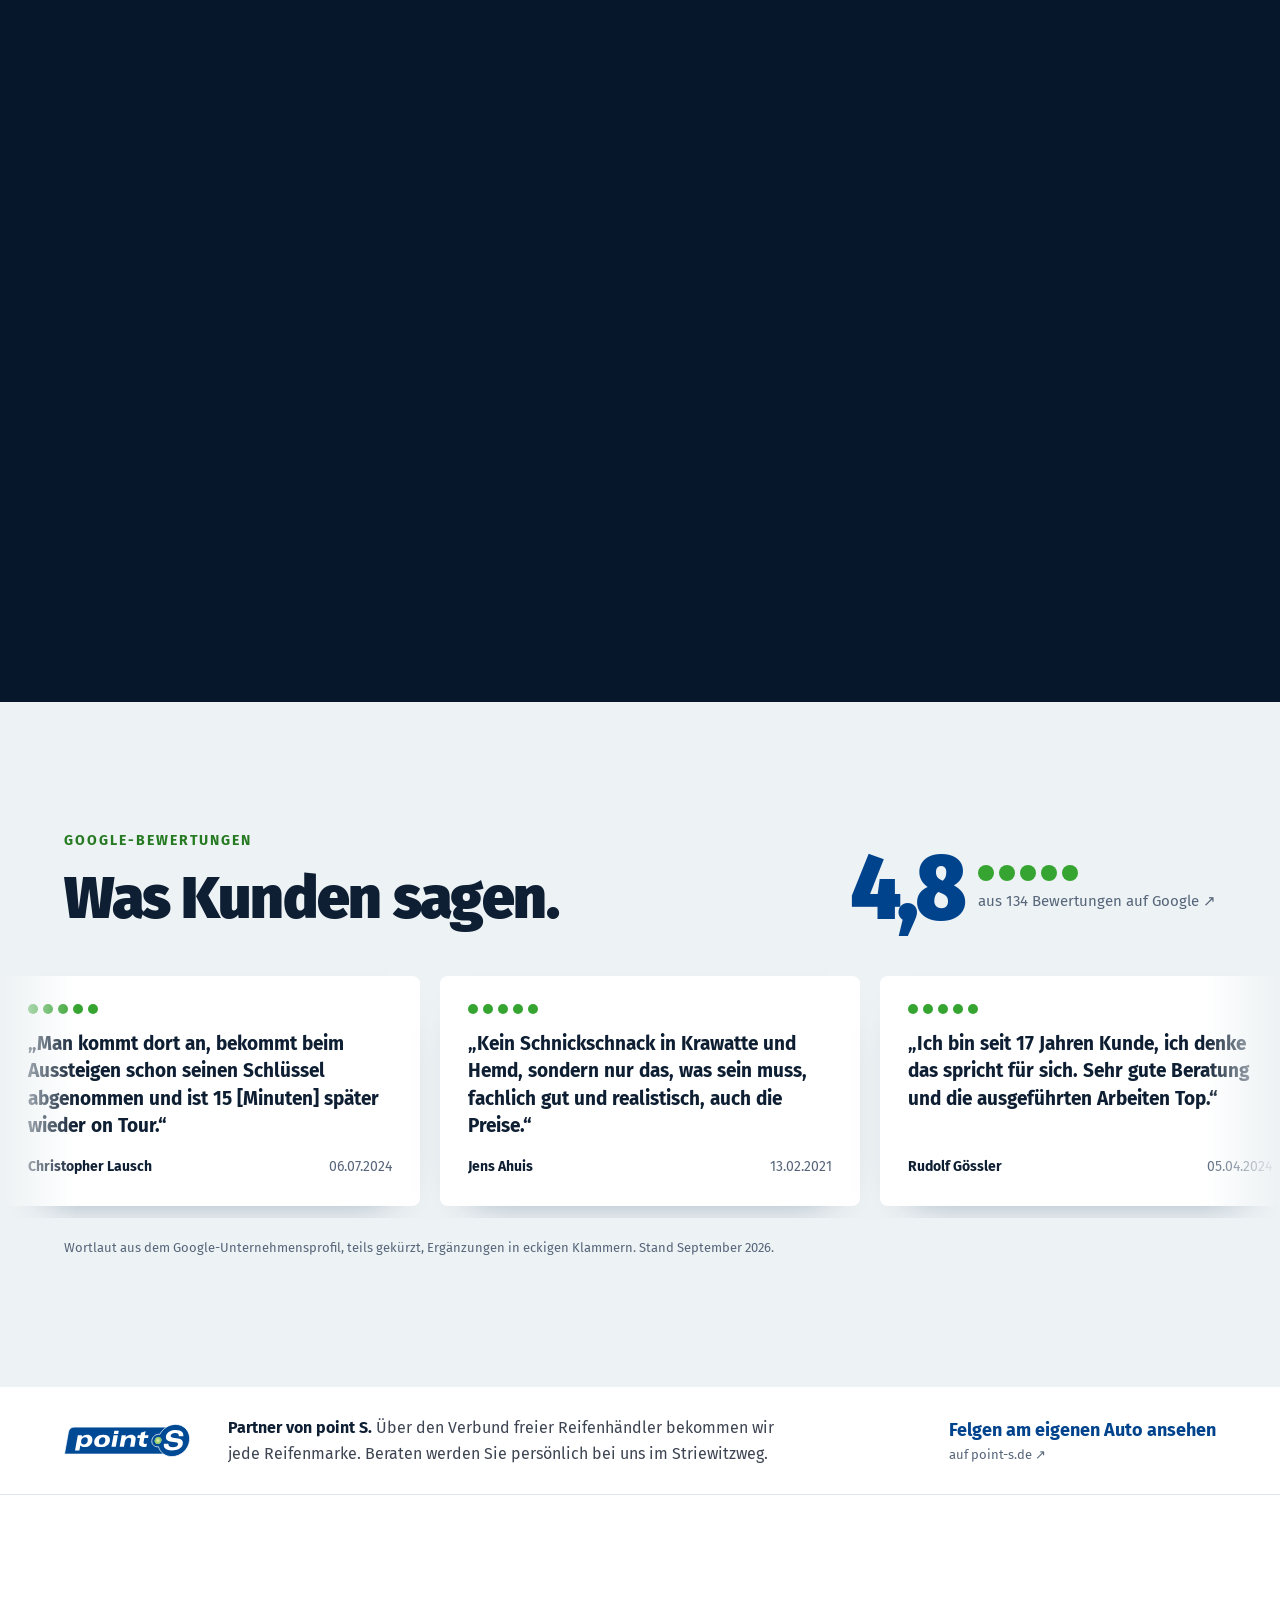
==== commit 0ae877ff: "Ruhigerer Kopf-Film: stabilisiert, ohne Pixel-Zoom und Flackerkorn, Kamerafahrt per CSS" ====
--- a/index.html
+++ b/index.html
@@ -10,10 +10,10 @@
 <meta property="og:type" content="website">
 <meta property="og:title" content="Fahrzeugtechnik Krause · Reifen, Räder und Werkstatt in Stahnsdorf">
 <meta property="og:description" content="Reifenfachhandel und Kfz-Werkstatt seit 1990. Termin online buchen oder anrufen: 03329 63222.">
-<meta property="og:image" content="video/trailer3-1600-poster.webp">
+<meta property="og:image" content="video/trailer4-1600-poster.webp">
 <link rel="icon" href="favicon.svg" type="image/svg+xml">
-<link rel="preload" as="image" href="video/trailer3-1600-poster.webp" imagesrcset="video/trailer3-960-poster.webp 960w, video/trailer3-1600-poster.webp 1600w" imagesizes="100vw" fetchpriority="high">
-<link rel="stylesheet" href="css/stil.css?v=50">
+<link rel="preload" as="image" href="video/trailer4-1600-poster.webp" imagesrcset="video/trailer4-960-poster.webp 960w, video/trailer4-1600-poster.webp 1600w" imagesizes="100vw" fetchpriority="high">
+<link rel="stylesheet" href="css/stil.css?v=51">
 <script type="application/ld+json">
 {"@context":"https://schema.org","@type":["AutoRepair","TireShop"],"name":"Fahrzeugtechnik Krause GmbH",
 "address":{"@type":"PostalAddress","streetAddress":"Striewitzweg 27","postalCode":"14532","addressLocality":"Stahnsdorf","addressCountry":"DE"},
@@ -76,12 +76,12 @@
 <!-- ═══ HERO · nur der Film, sonst nichts im Bild ═══ -->
 <section class="hero" id="start" aria-labelledby="hero-titel">
   <div class="trailer" aria-hidden="true">
-    <img class="trailer-bild" src="video/trailer3-1600-poster.webp" srcset="video/trailer3-960-poster.webp 960w, video/trailer3-1600-poster.webp 1600w" sizes="100vw" alt="" width="1600" height="900" fetchpriority="high">
+    <img class="trailer-bild" src="video/trailer4-1600-poster.webp" srcset="video/trailer4-960-poster.webp 960w, video/trailer4-1600-poster.webp 1600w" sizes="100vw" alt="" width="1600" height="900" fetchpriority="high">
     <video class="trailer-video" muted playsinline loop autoplay preload="metadata" disablepictureinpicture>
-      <source src="video/trailer3-960.webm?v=1" type="video/webm" media="(max-width: 760px)">
-      <source src="video/trailer3-960.mp4?v=1" type="video/mp4" media="(max-width: 760px)">
-      <source src="video/trailer3-1600.webm?v=1" type="video/webm">
-      <source src="video/trailer3-1600.mp4?v=1" type="video/mp4">
+      <source src="video/trailer4-960.webm?v=1" type="video/webm" media="(max-width: 760px)">
+      <source src="video/trailer4-960.mp4?v=1" type="video/mp4" media="(max-width: 760px)">
+      <source src="video/trailer4-1600.webm?v=1" type="video/webm">
+      <source src="video/trailer4-1600.mp4?v=1" type="video/mp4">
     </video>
   </div>
   <div class="hero-innen">
--- a/css/stil.css
+++ b/css/stil.css
@@ -639,3 +639,8 @@
 .textlink { display: inline-flex; align-items: center; min-height: 44px; }
 .fuss-unten nav a { display: inline-flex; align-items: center; min-height: 44px; padding: 0 4px; }
 @media (max-width: 760px) { .marke { min-height: 44px; align-items: center; } }
+/* Ruhige Kamerafahrt über den ganzen Kopf-Film (Grafikkarte, stufenlos statt Pixel-Zoom im Video) */
+@media (prefers-reduced-motion: no-preference) {
+  .hero.film-laeuft .trailer-video { animation: kamerafahrt 26s ease-in-out infinite alternate; transform-origin: 60% 45%; will-change: transform; }
+}
+@keyframes kamerafahrt { from { transform: scale(1); } to { transform: scale(1.06); } }
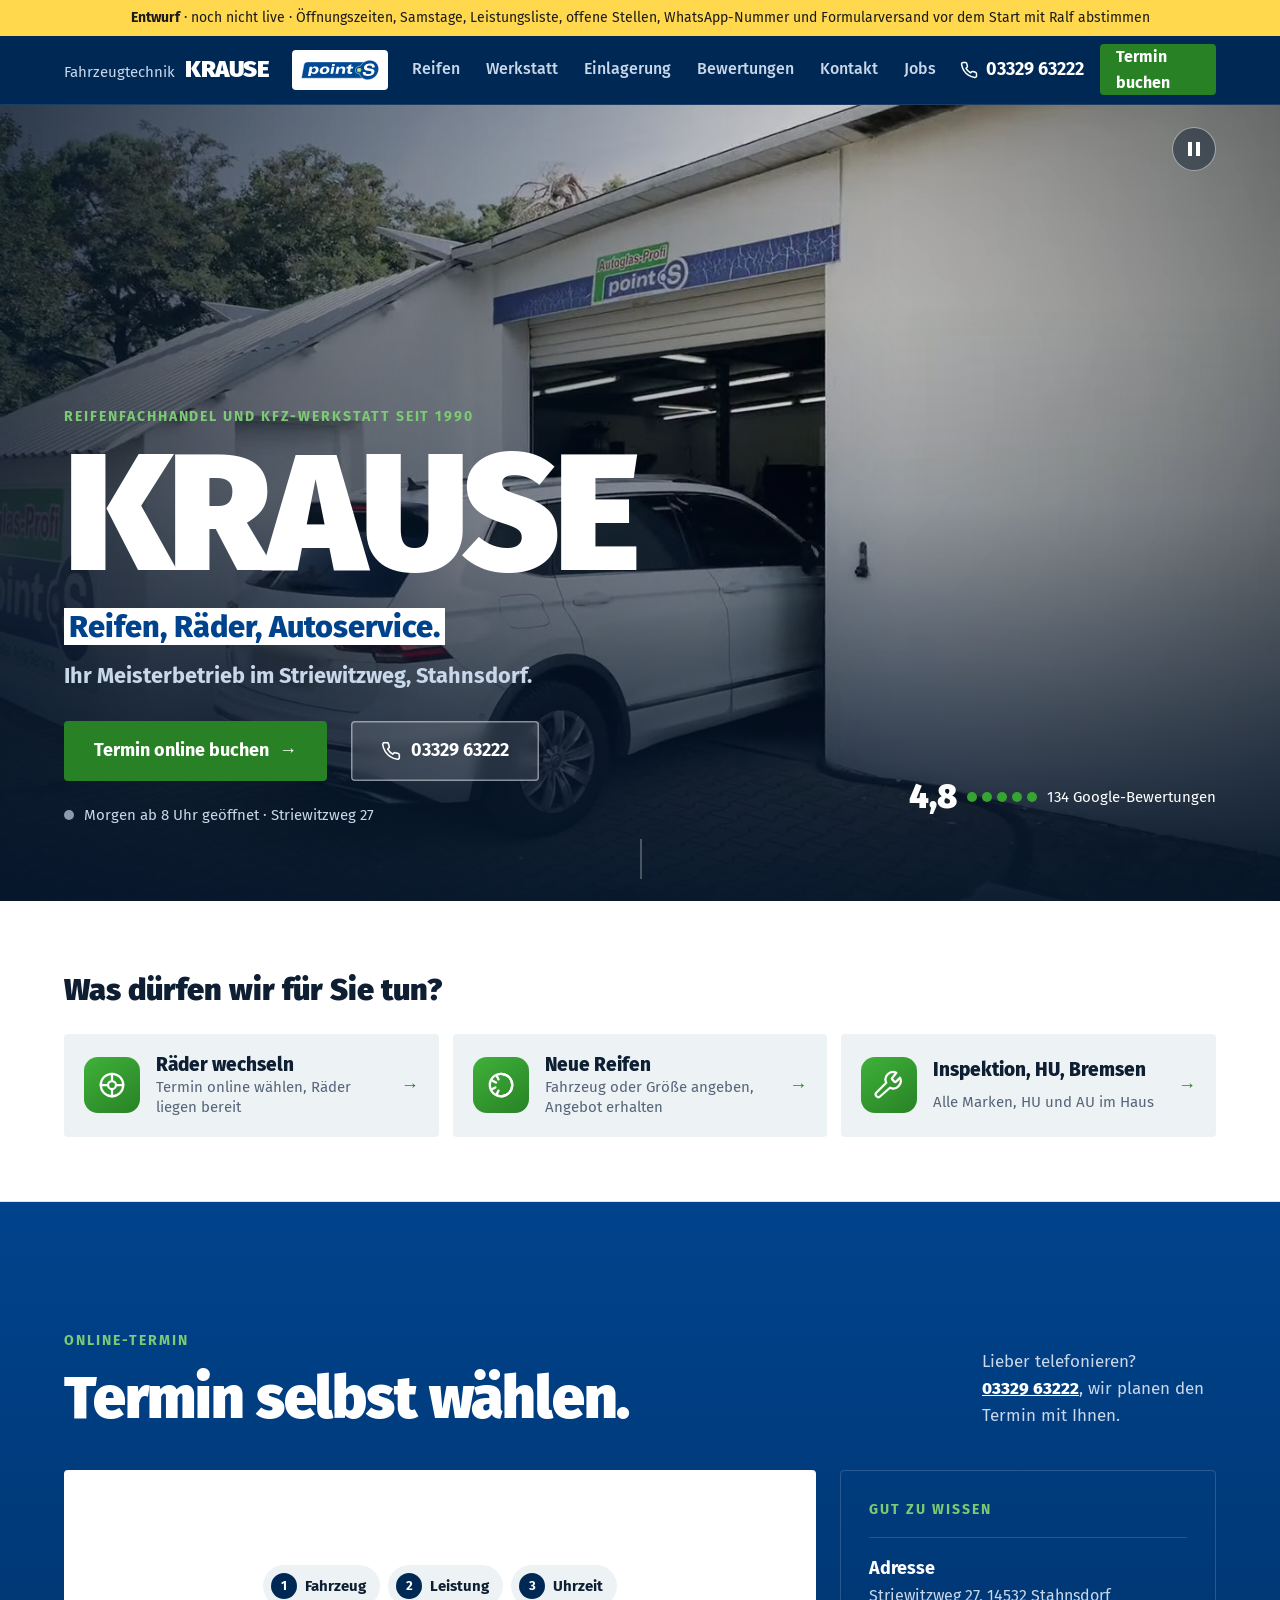
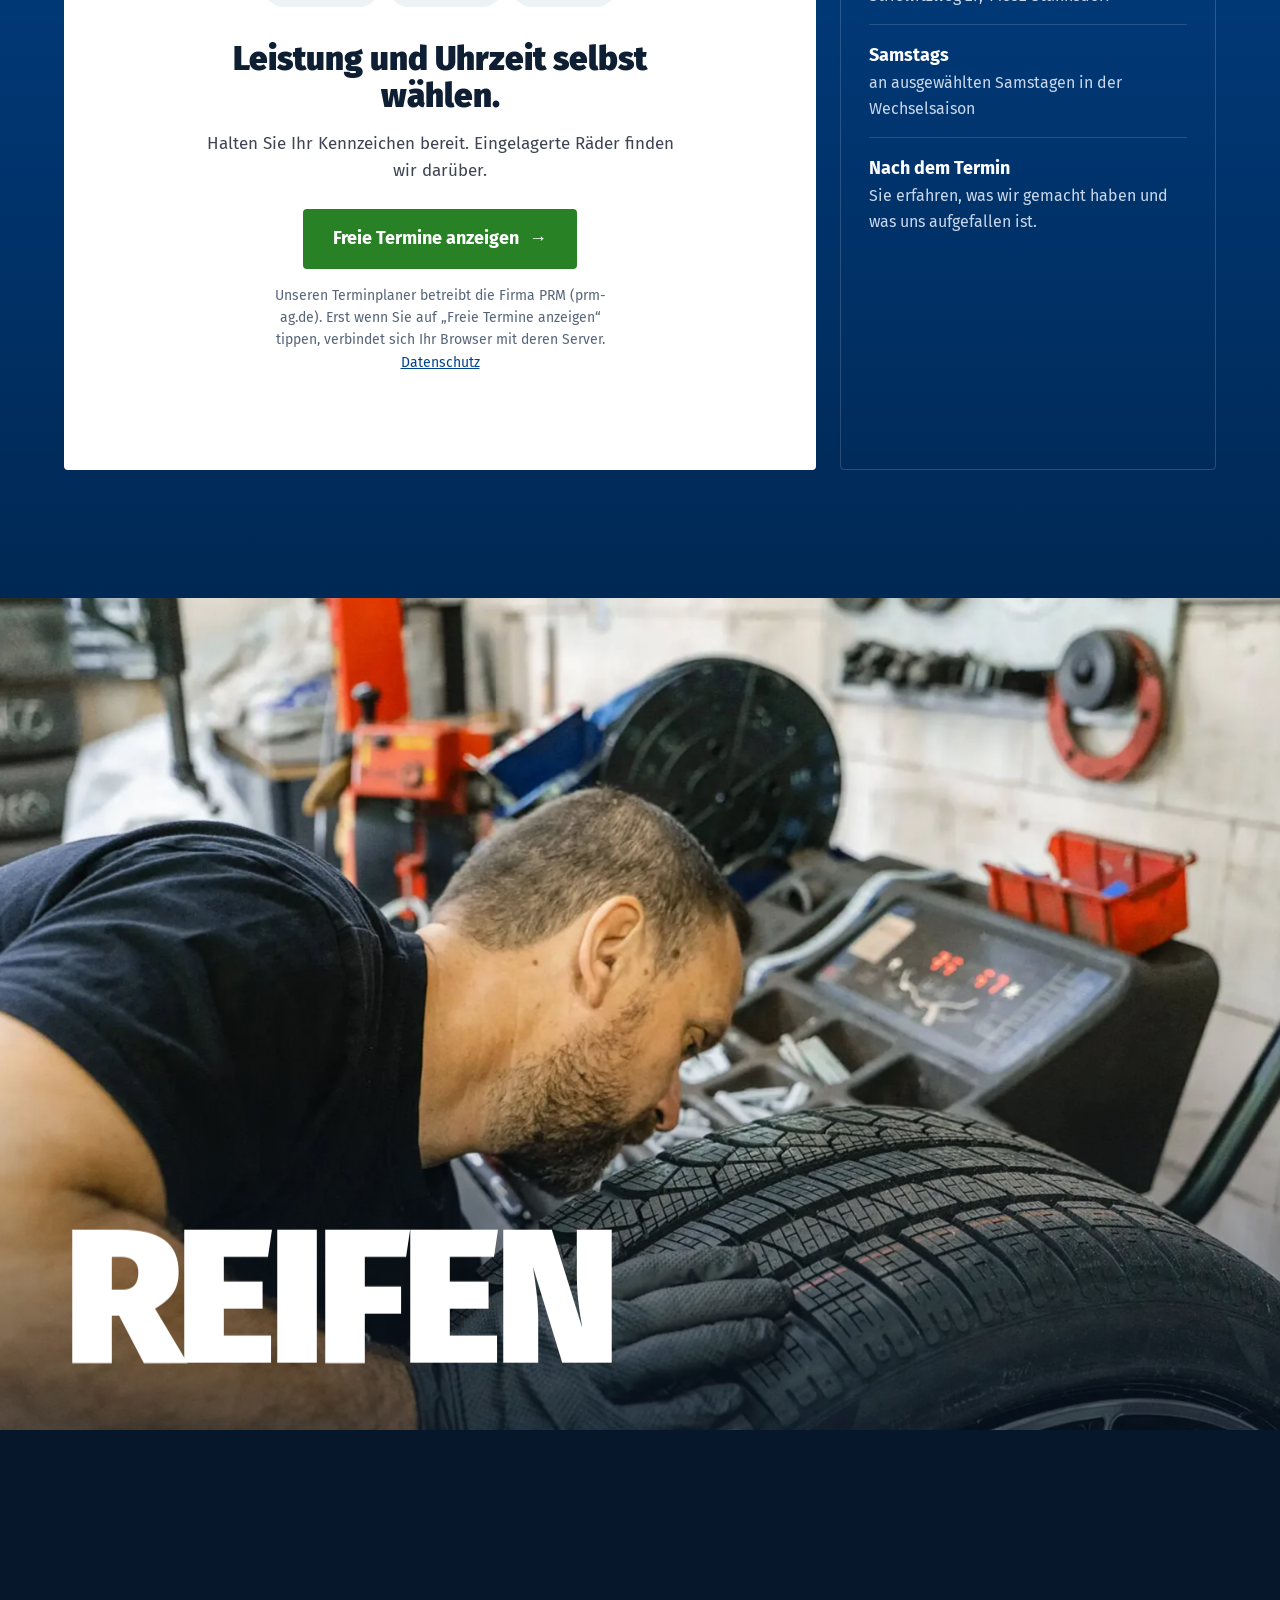
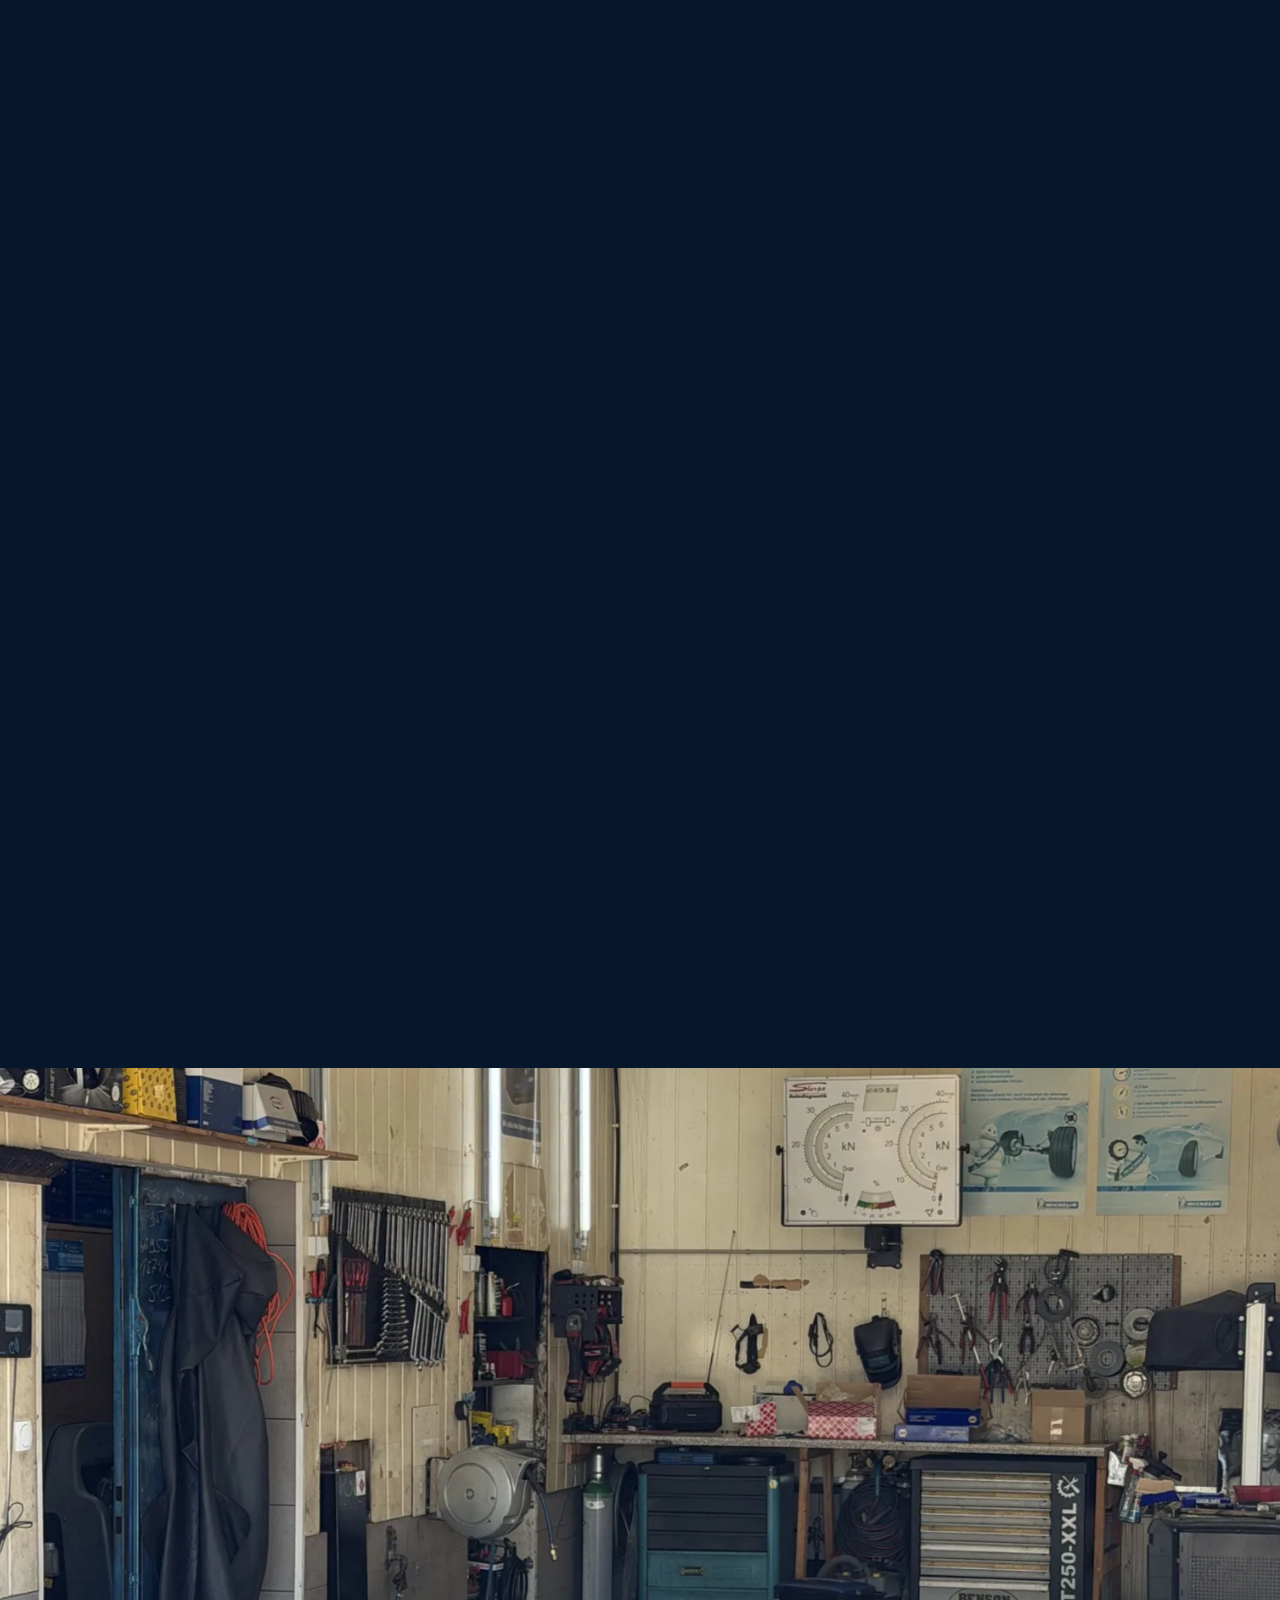
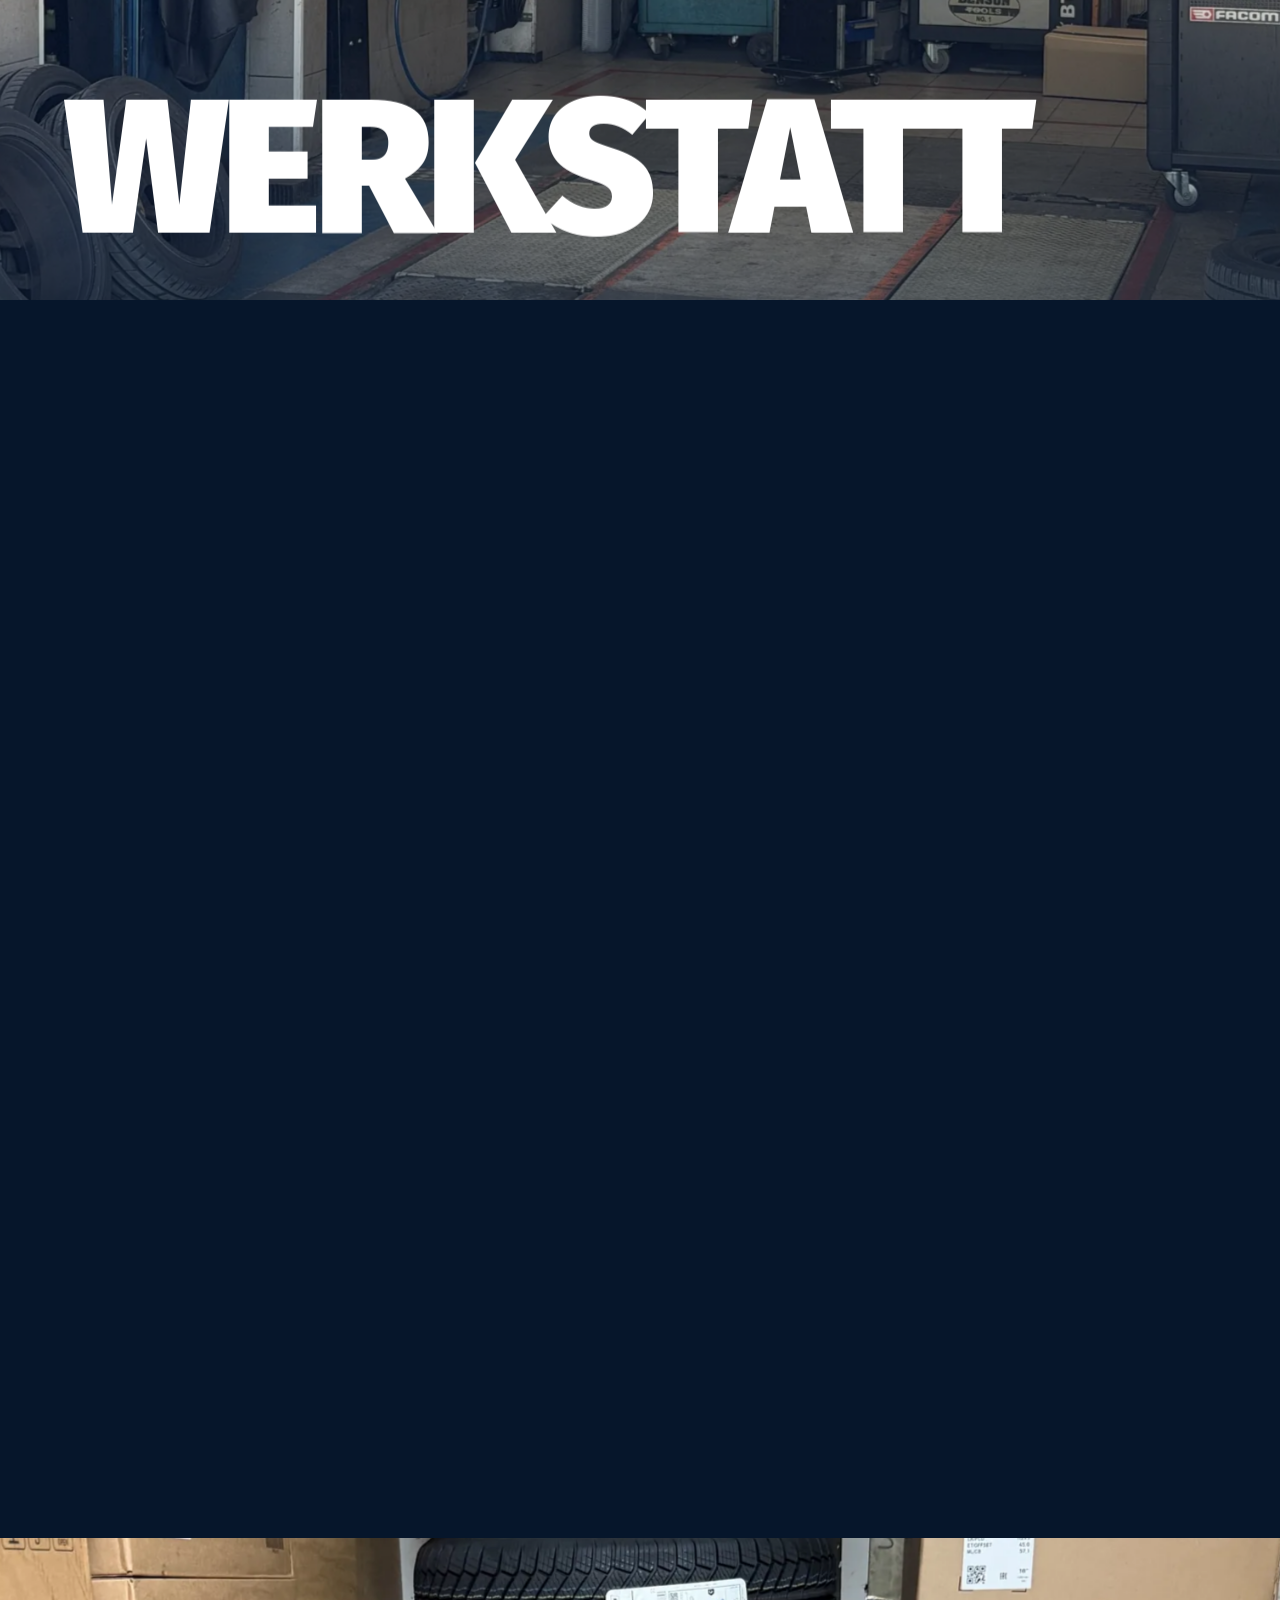
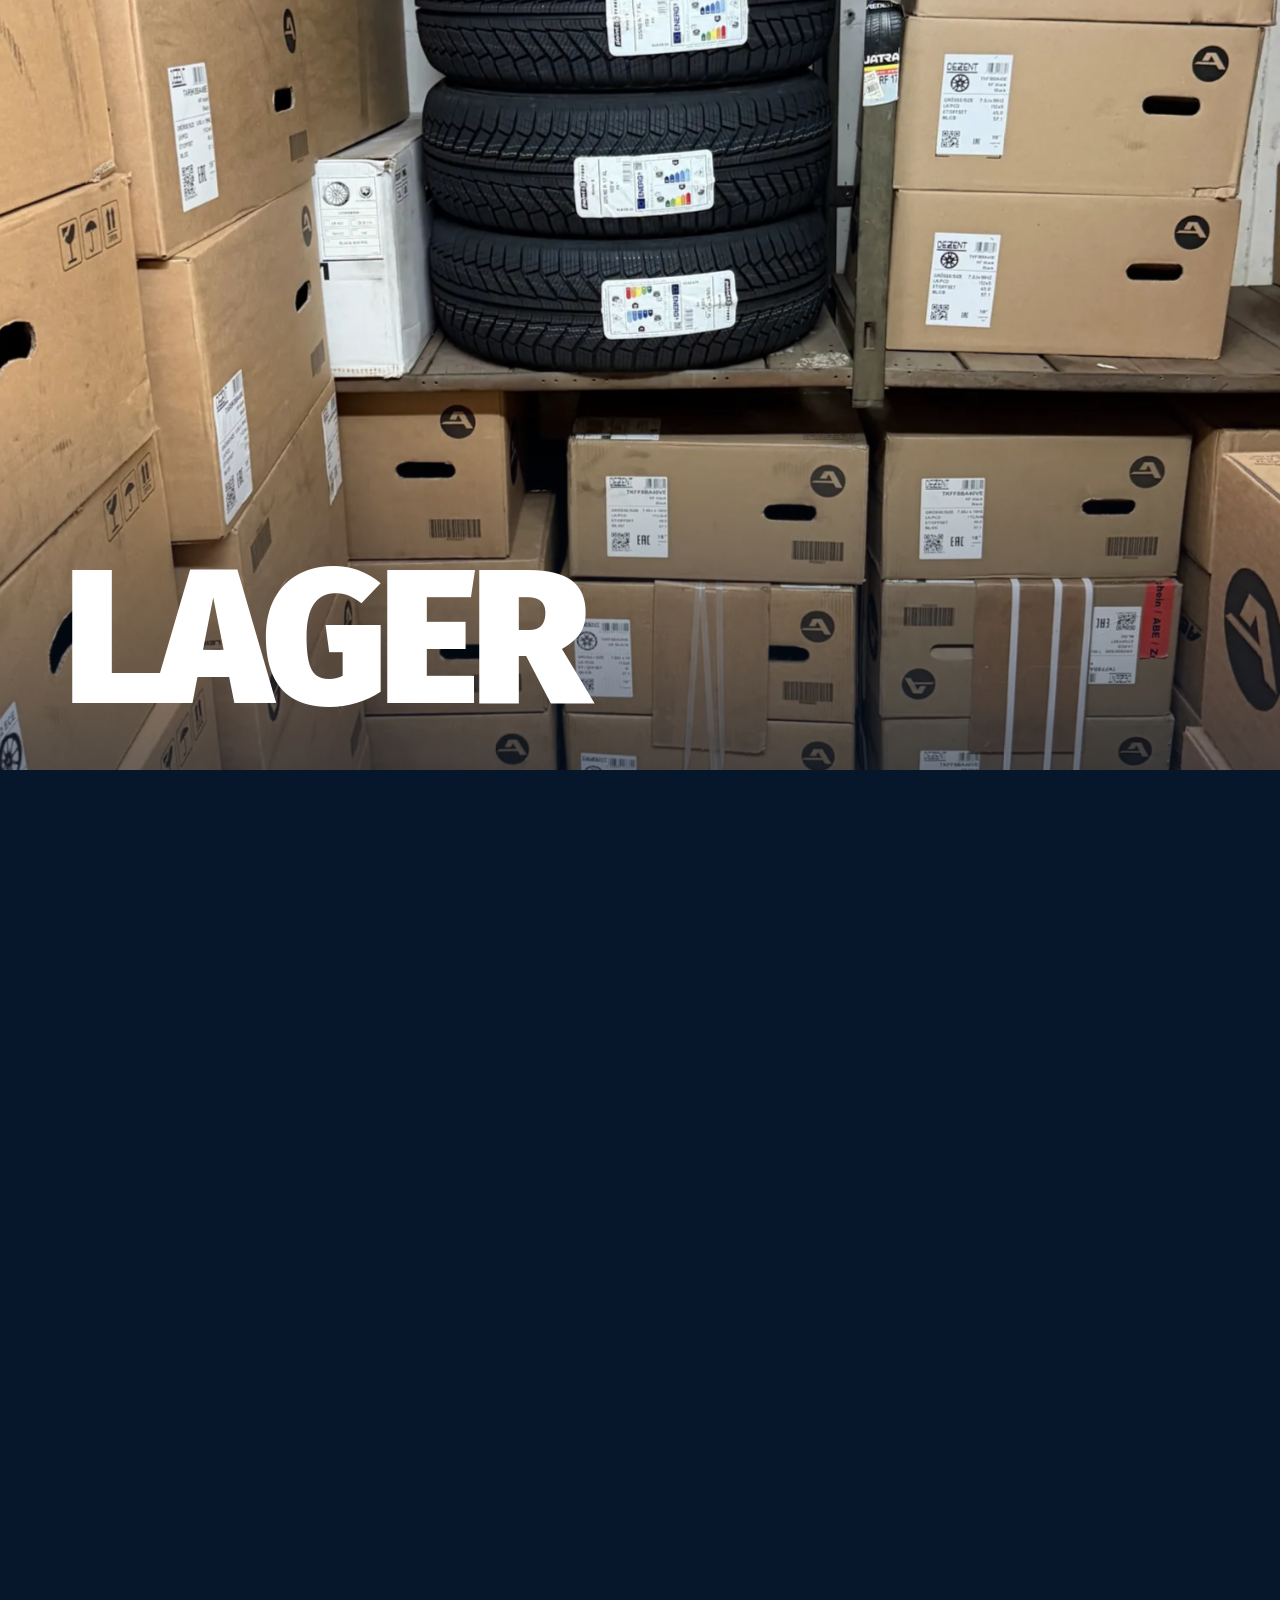
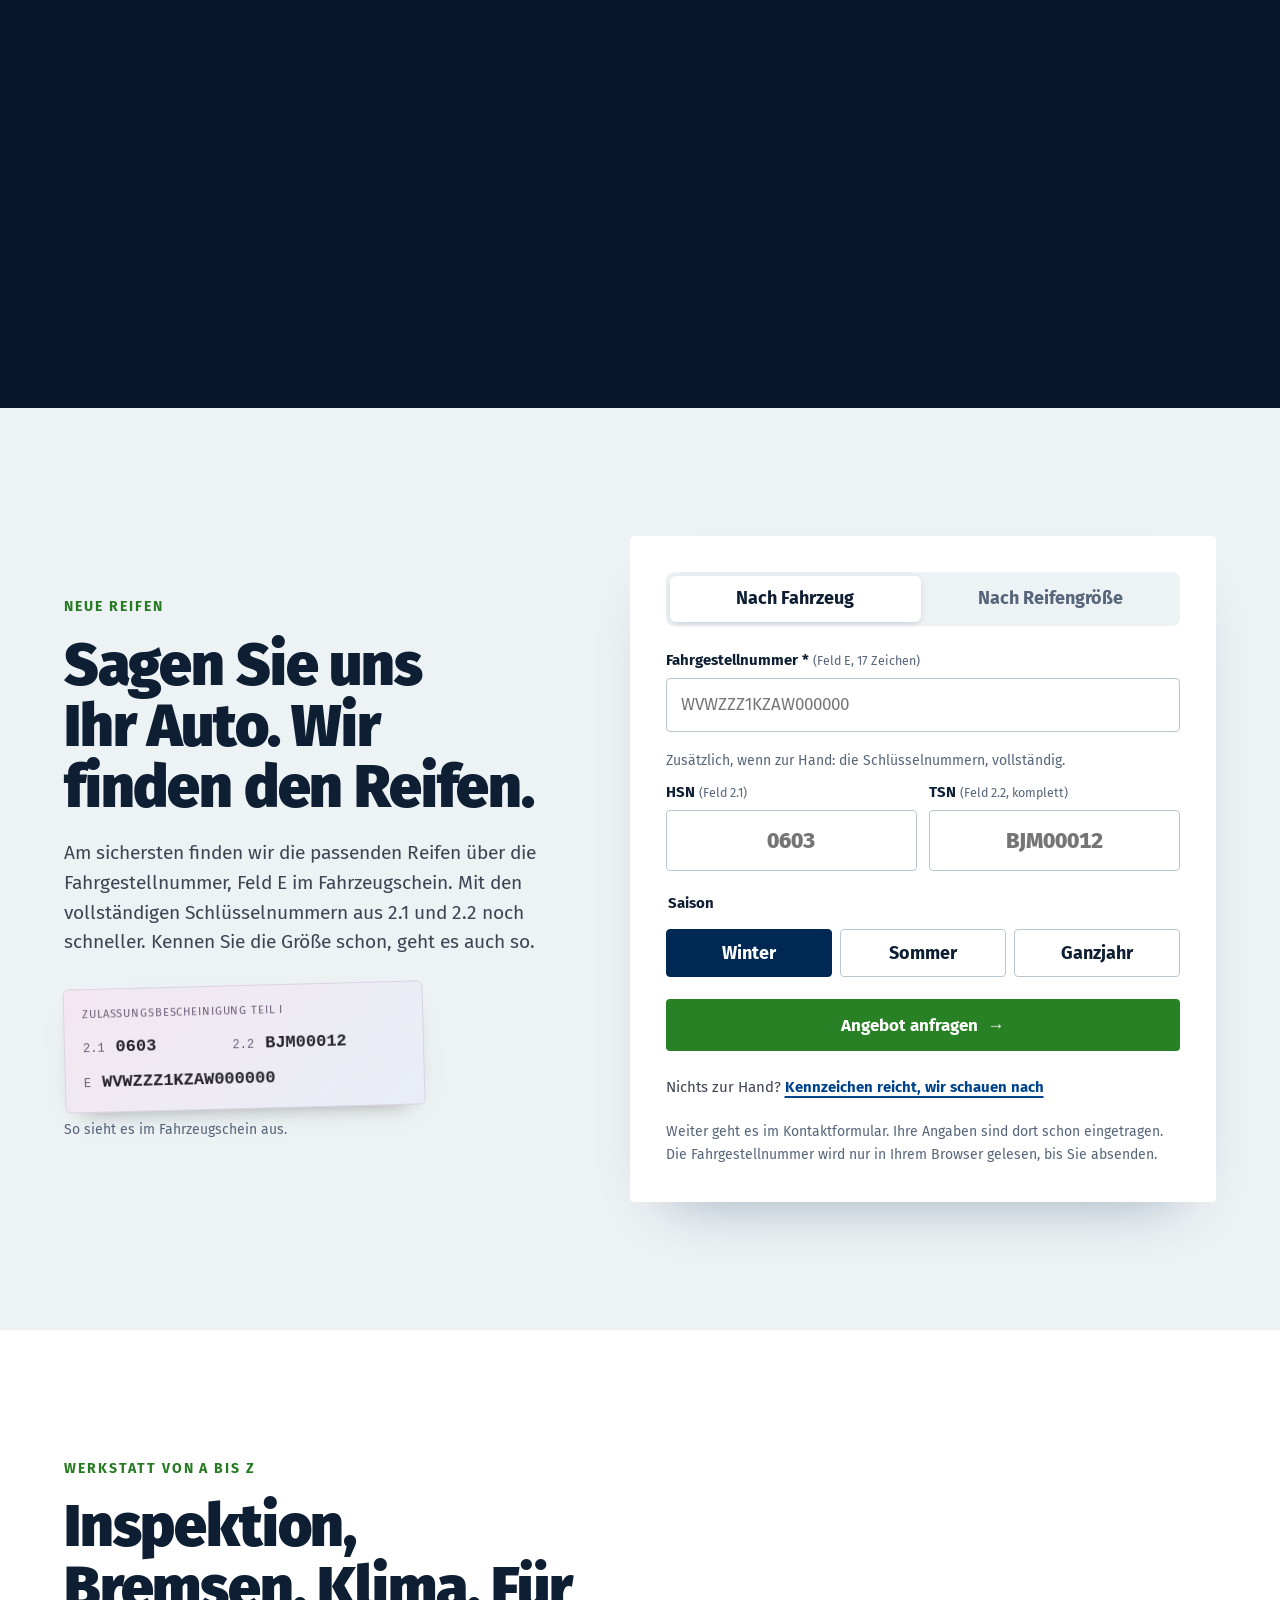
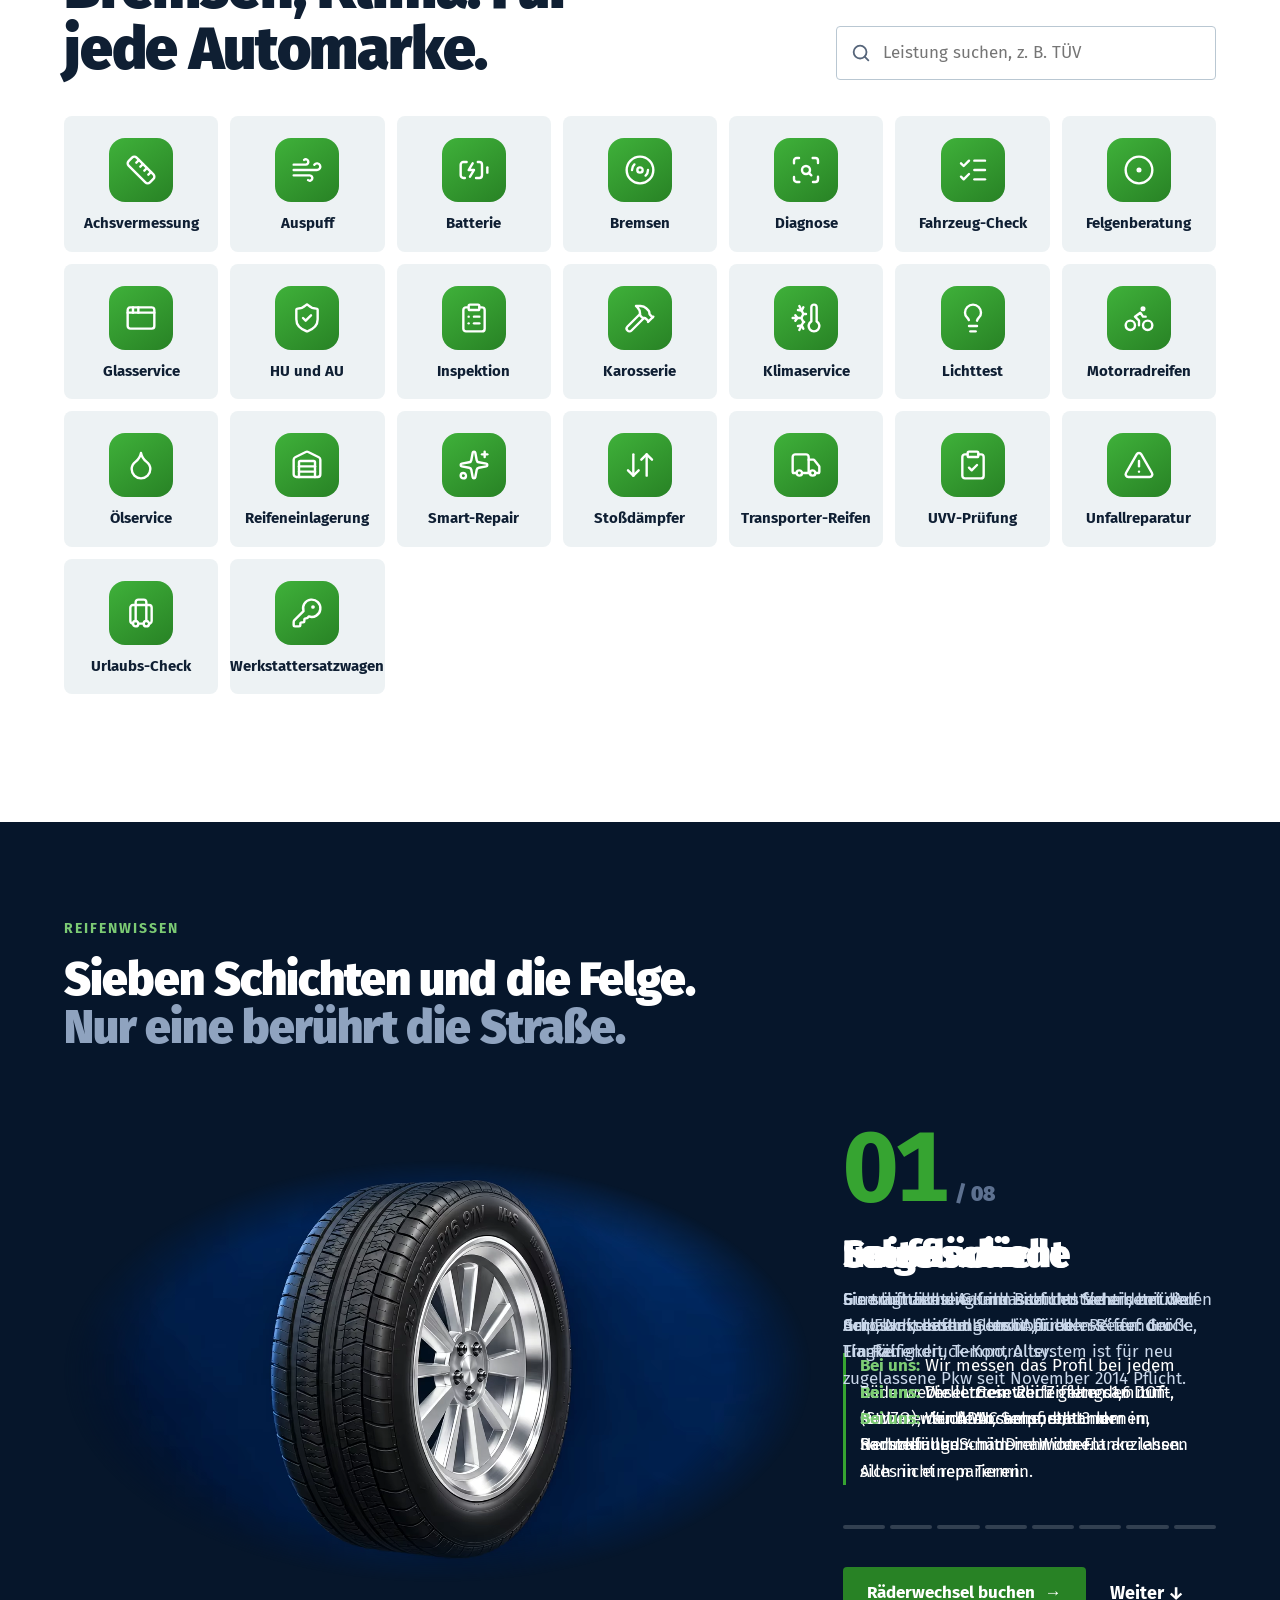
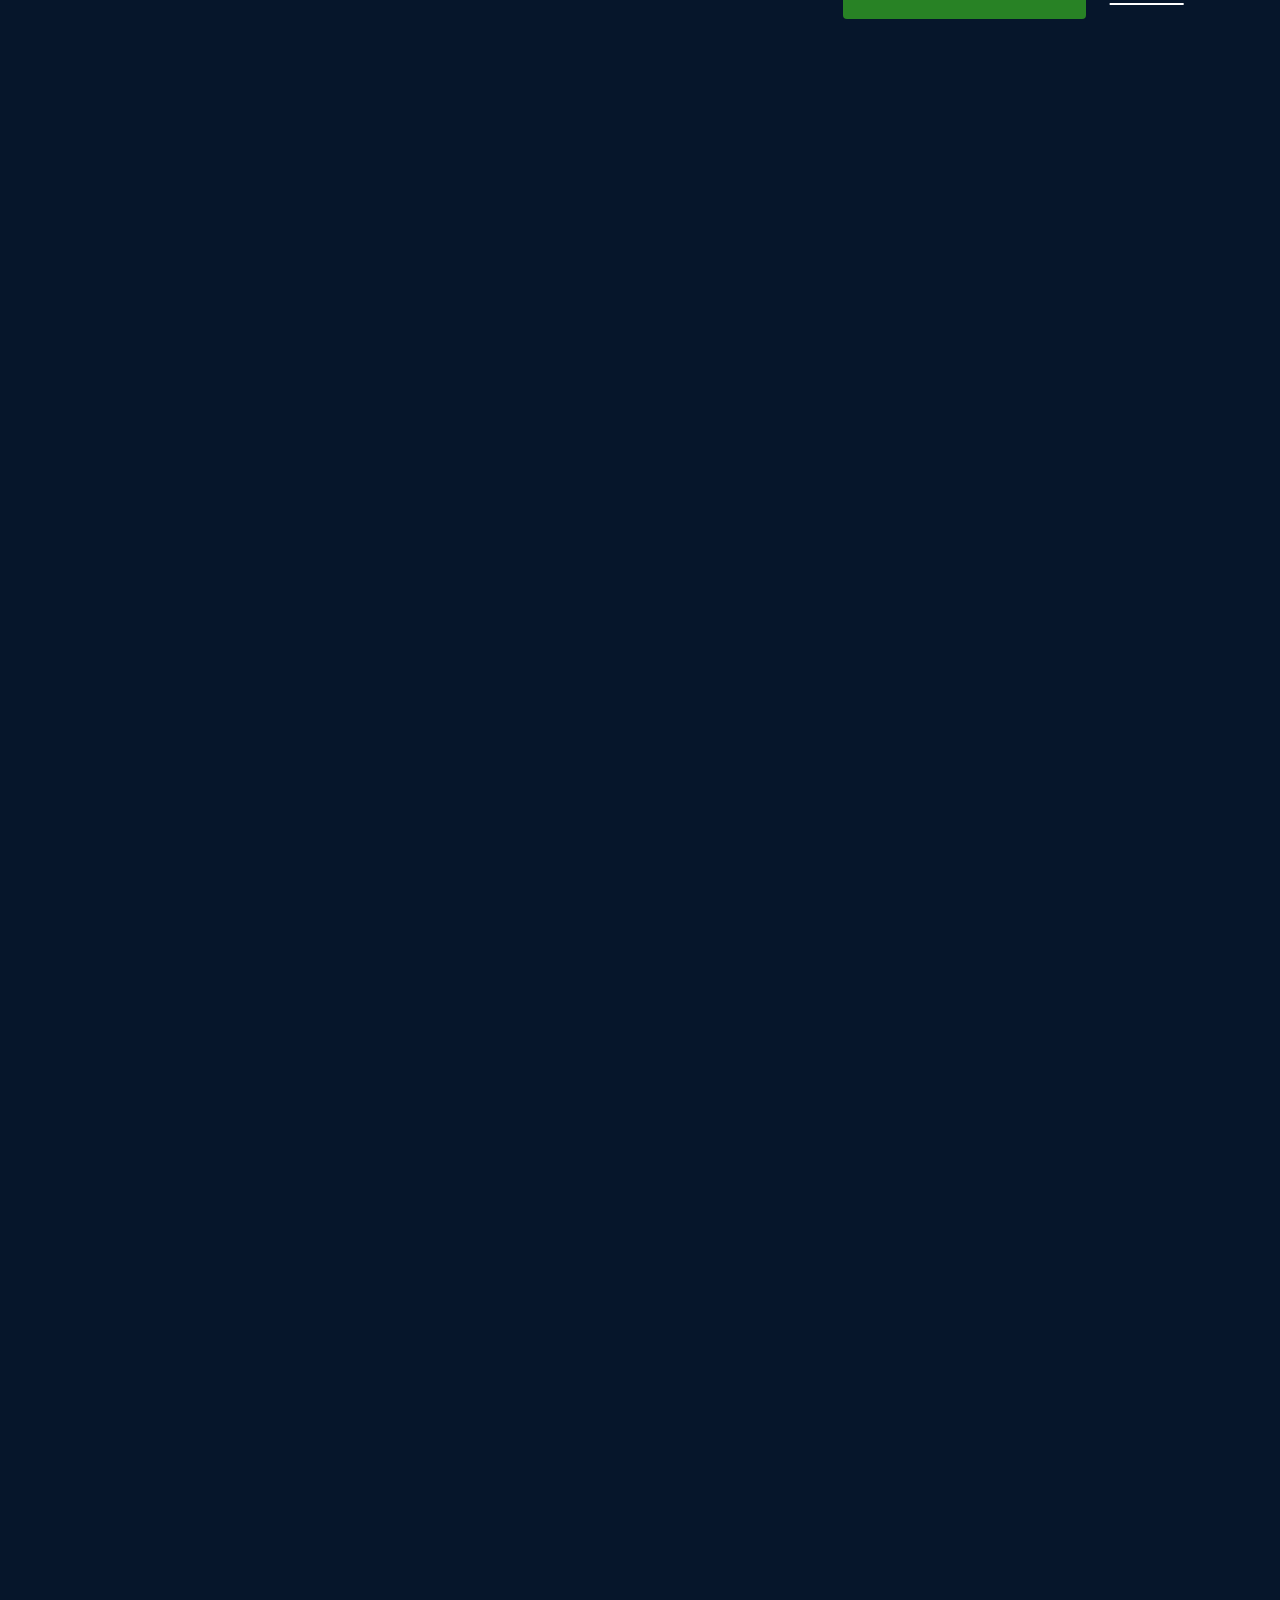
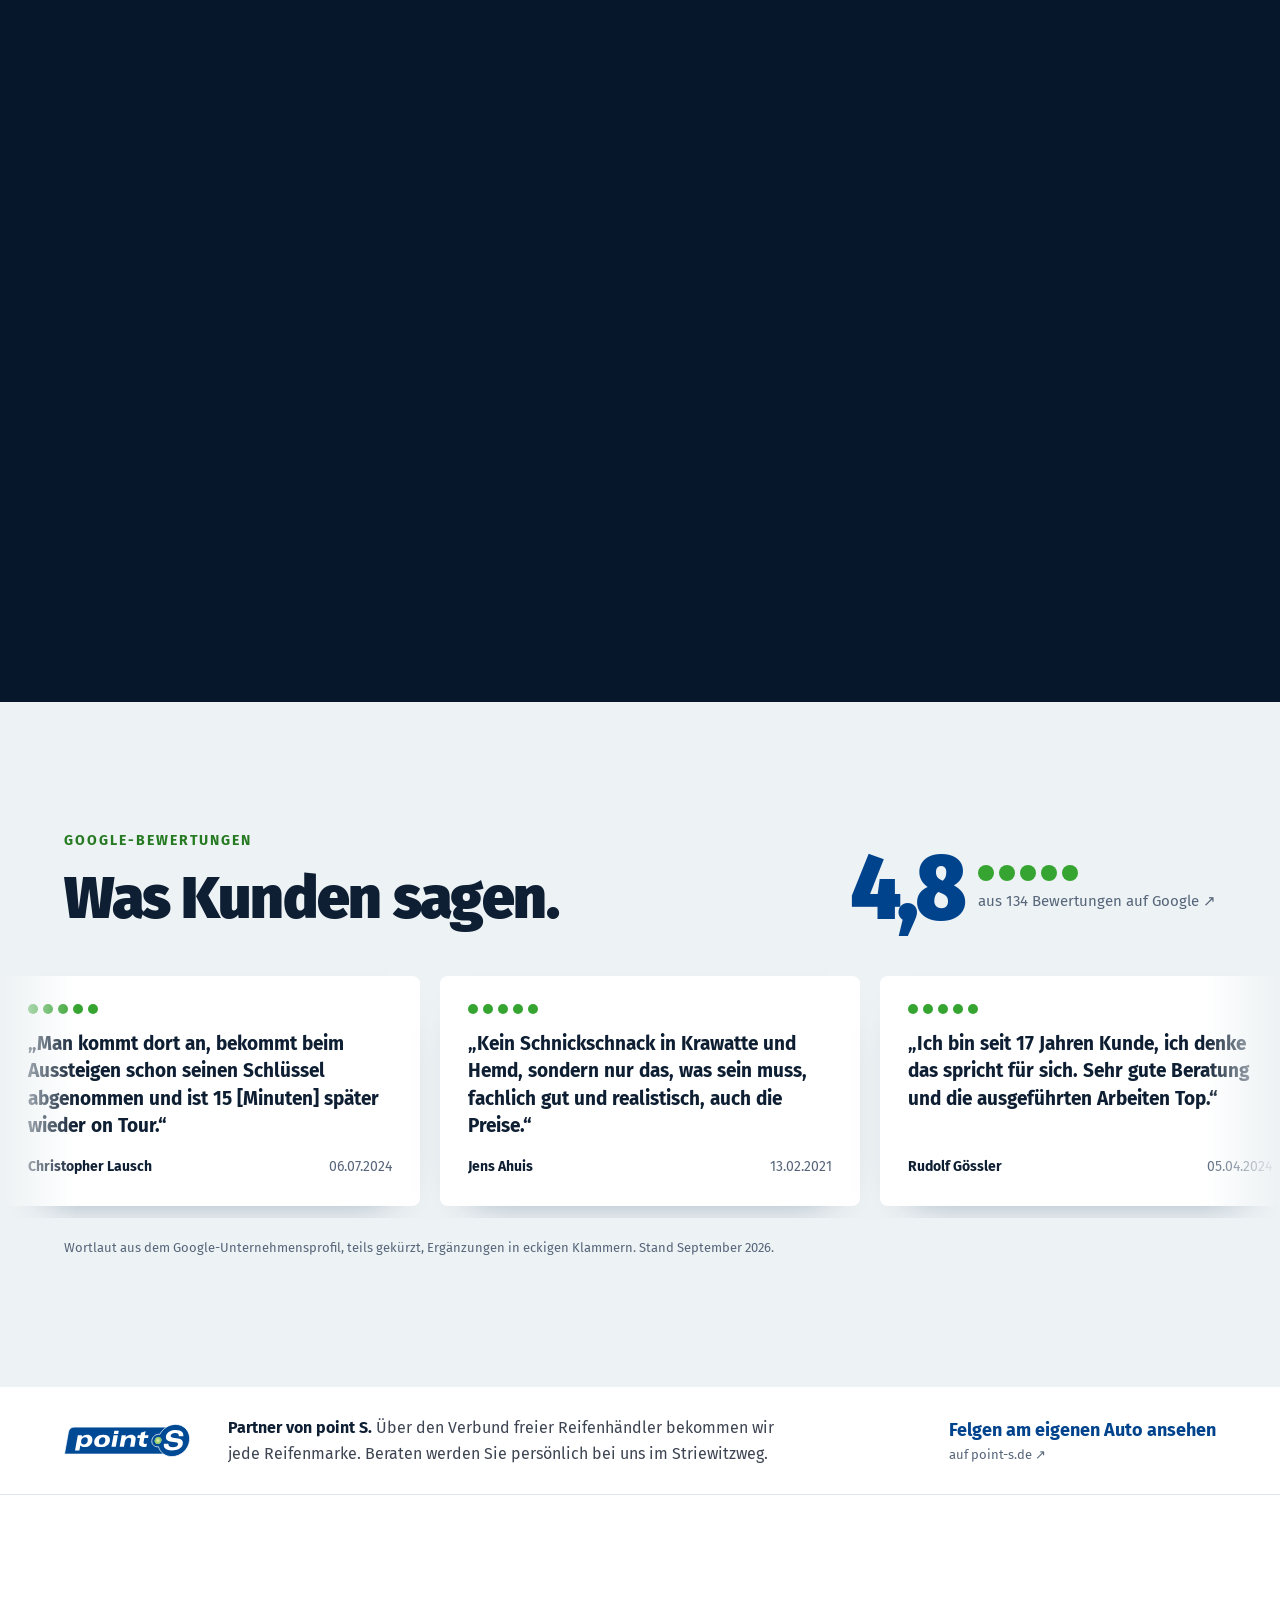
==== commit 704f1cdd: "Kopf-Film: Ausschnitte enden vor den Szenenschnitten der Quelle" ====
--- a/index.html
+++ b/index.html
@@ -78,10 +78,10 @@
   <div class="trailer" aria-hidden="true">
     <img class="trailer-bild" src="video/trailer4-1600-poster.webp" srcset="video/trailer4-960-poster.webp 960w, video/trailer4-1600-poster.webp 1600w" sizes="100vw" alt="" width="1600" height="900" fetchpriority="high">
     <video class="trailer-video" muted playsinline loop autoplay preload="metadata" disablepictureinpicture>
-      <source src="video/trailer4-960.webm?v=1" type="video/webm" media="(max-width: 760px)">
-      <source src="video/trailer4-960.mp4?v=1" type="video/mp4" media="(max-width: 760px)">
-      <source src="video/trailer4-1600.webm?v=1" type="video/webm">
-      <source src="video/trailer4-1600.mp4?v=1" type="video/mp4">
+      <source src="video/trailer4-960.webm?v=2" type="video/webm" media="(max-width: 760px)">
+      <source src="video/trailer4-960.mp4?v=2" type="video/mp4" media="(max-width: 760px)">
+      <source src="video/trailer4-1600.webm?v=2" type="video/webm">
+      <source src="video/trailer4-1600.mp4?v=2" type="video/mp4">
     </video>
   </div>
   <div class="hero-innen">
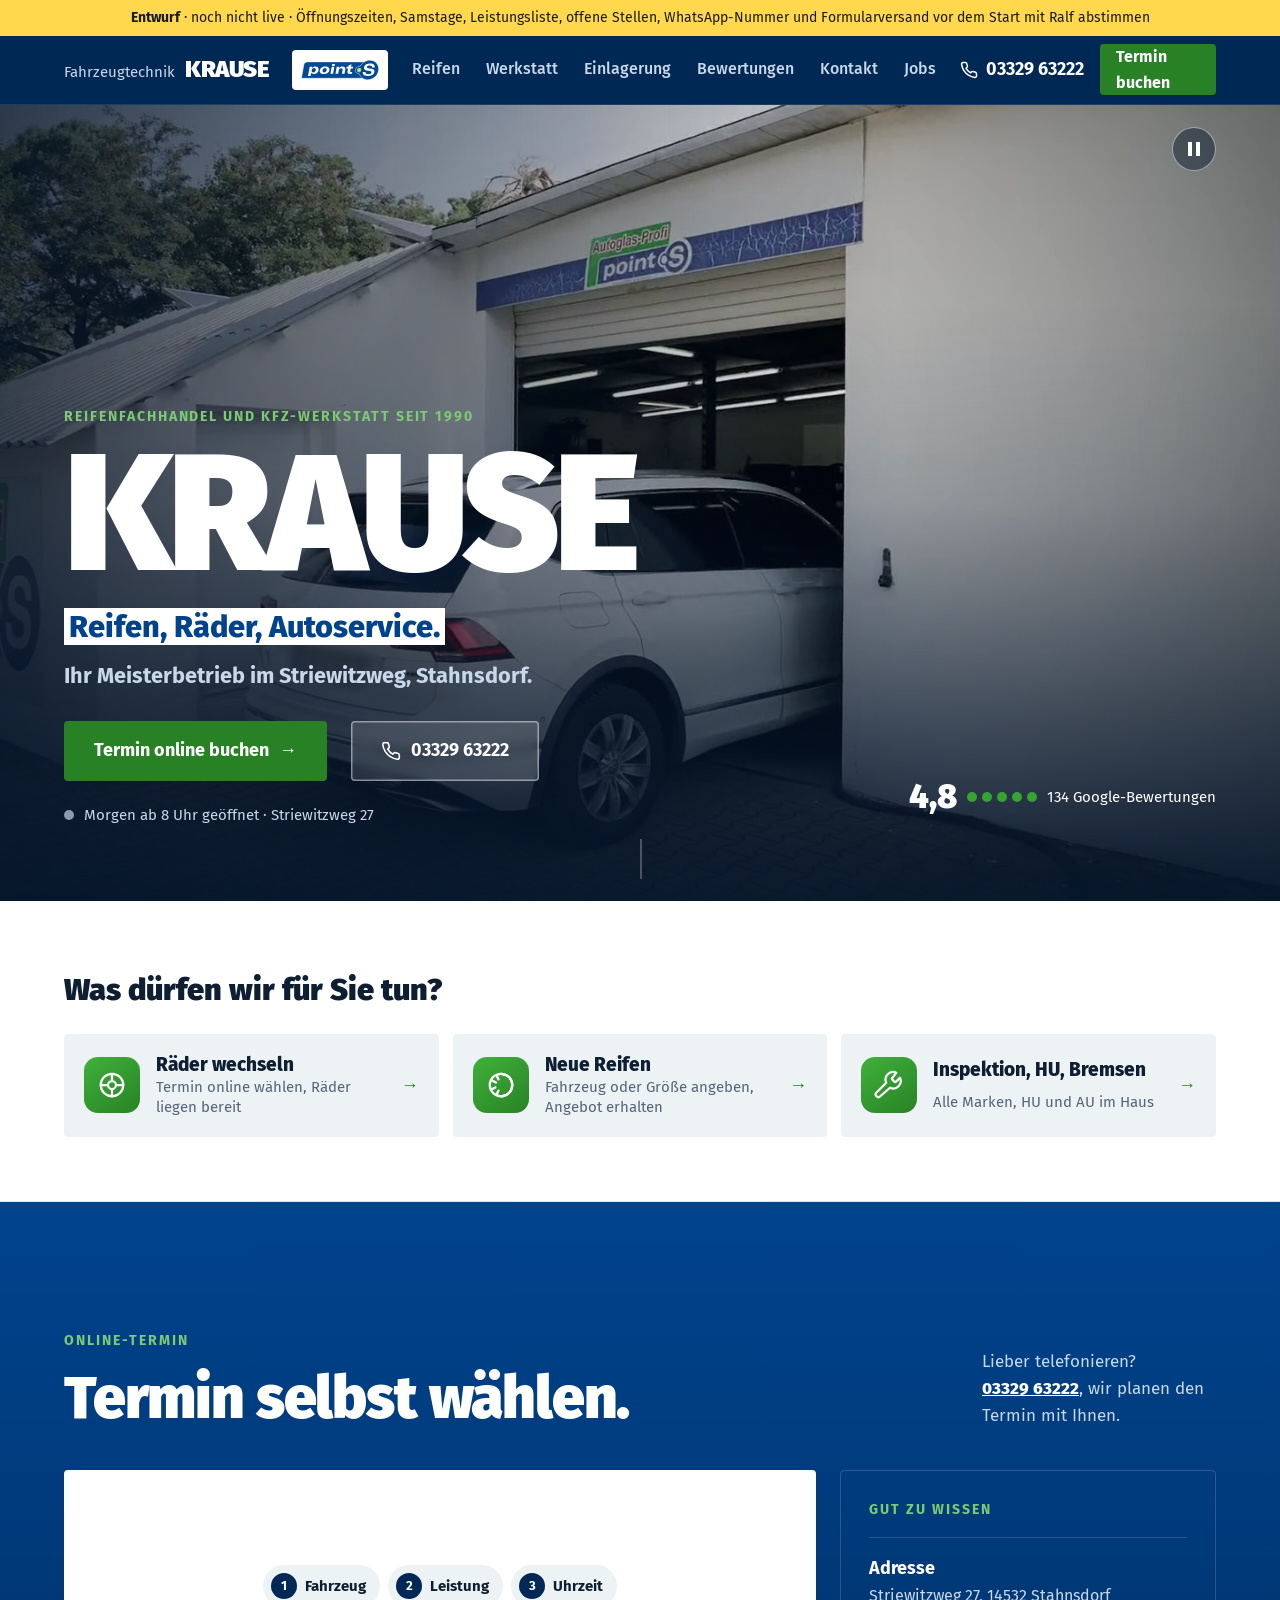
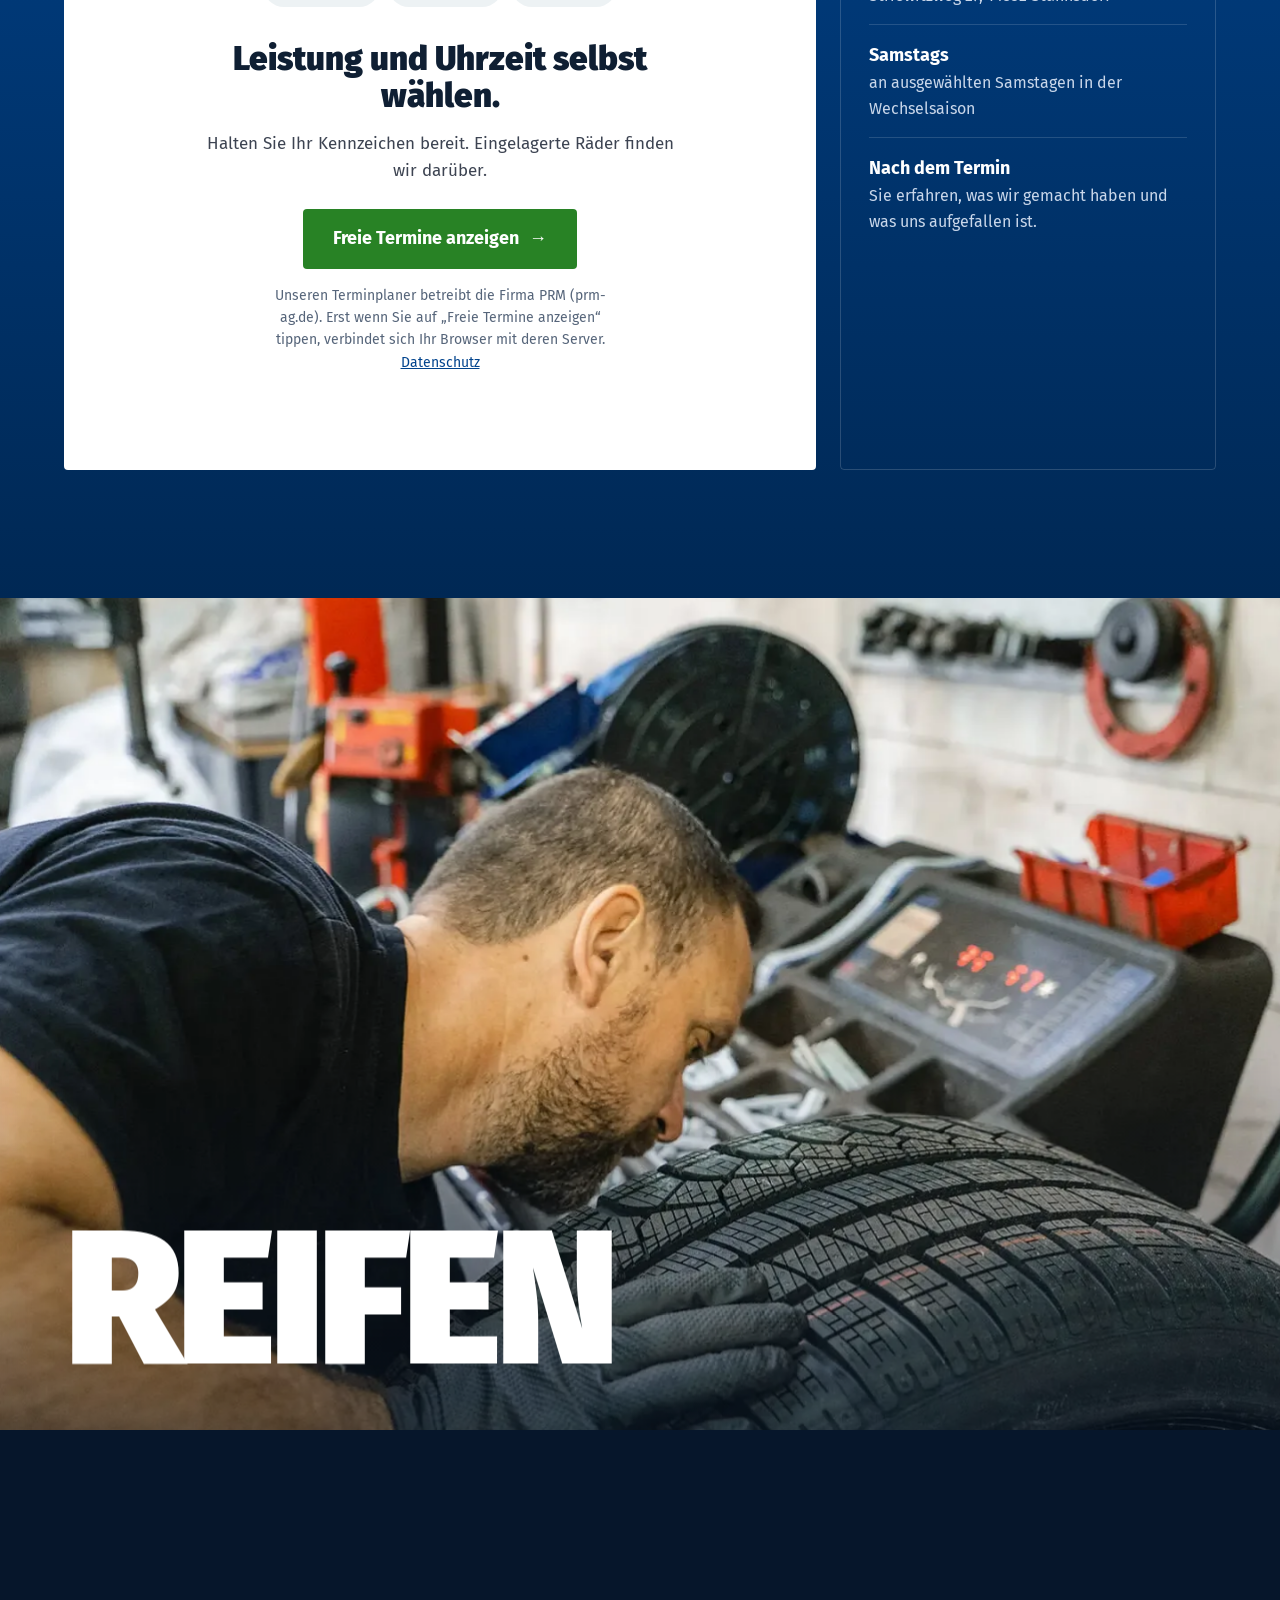
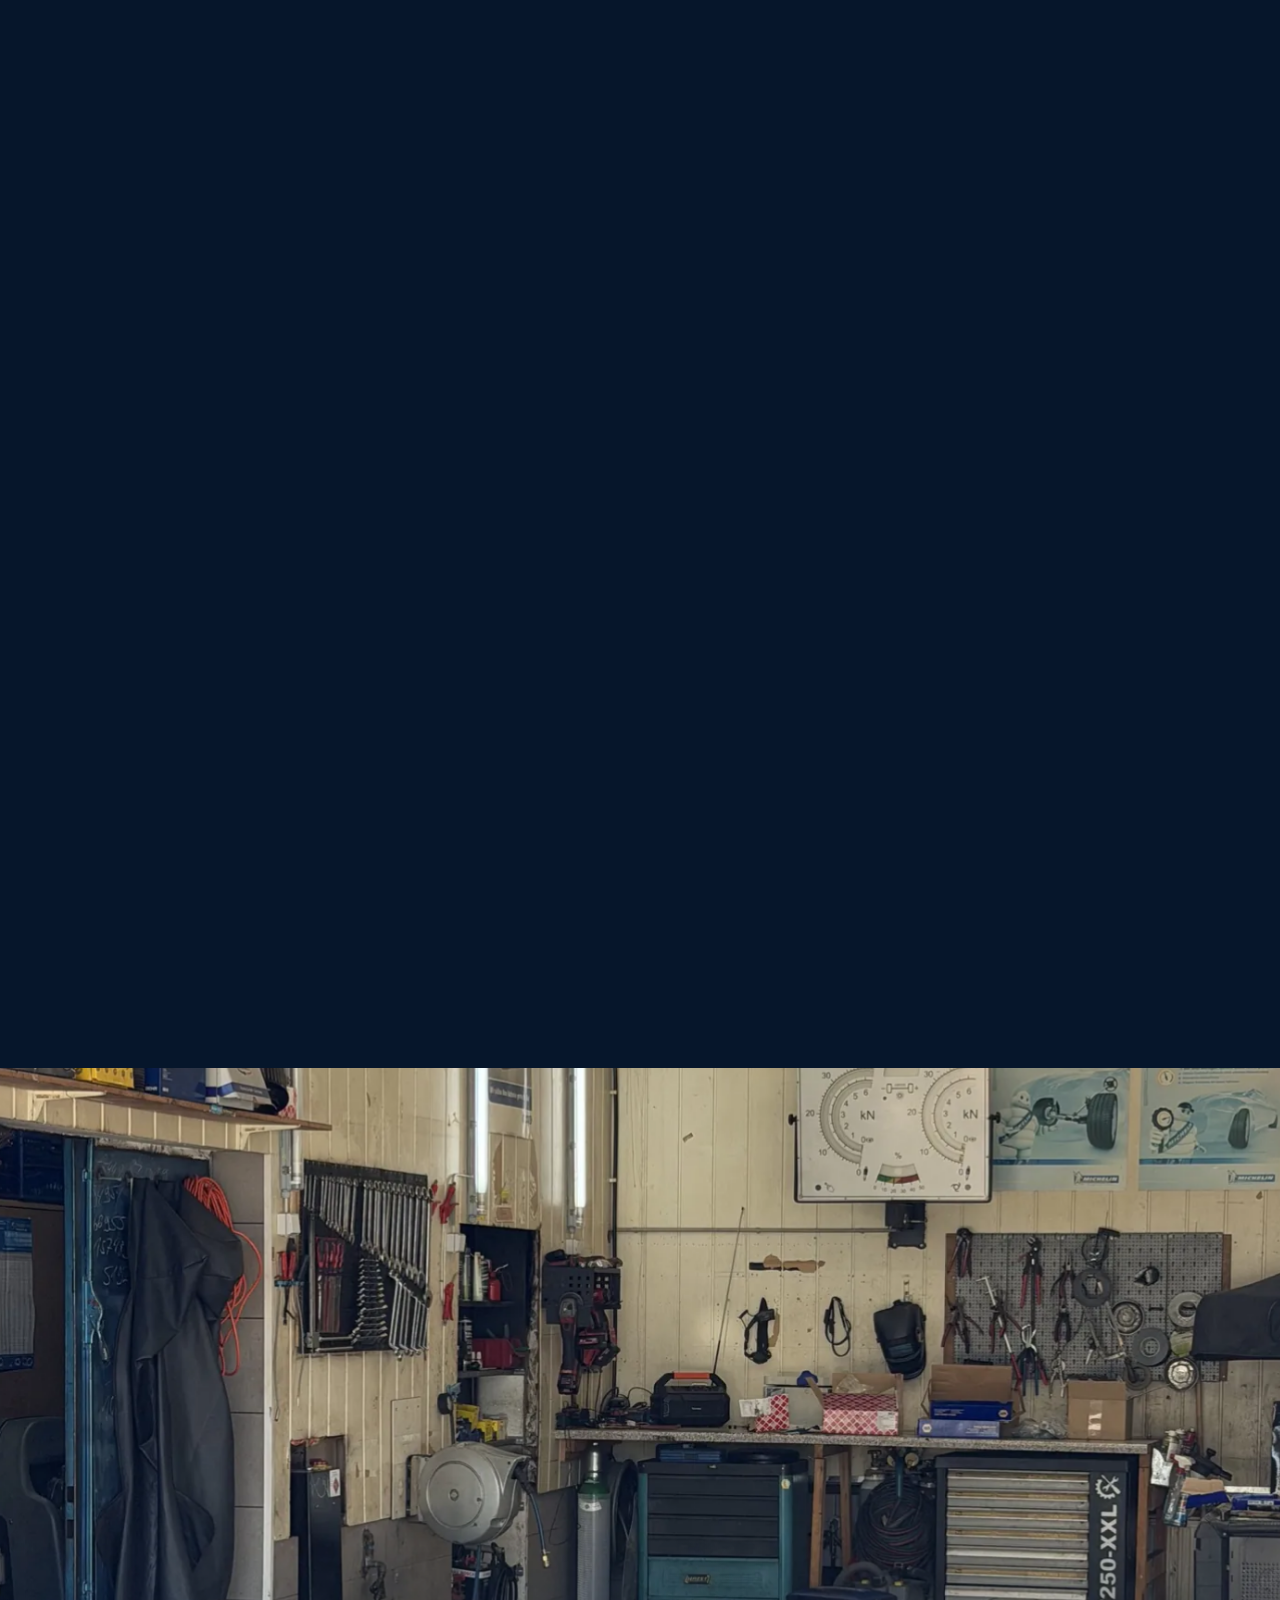
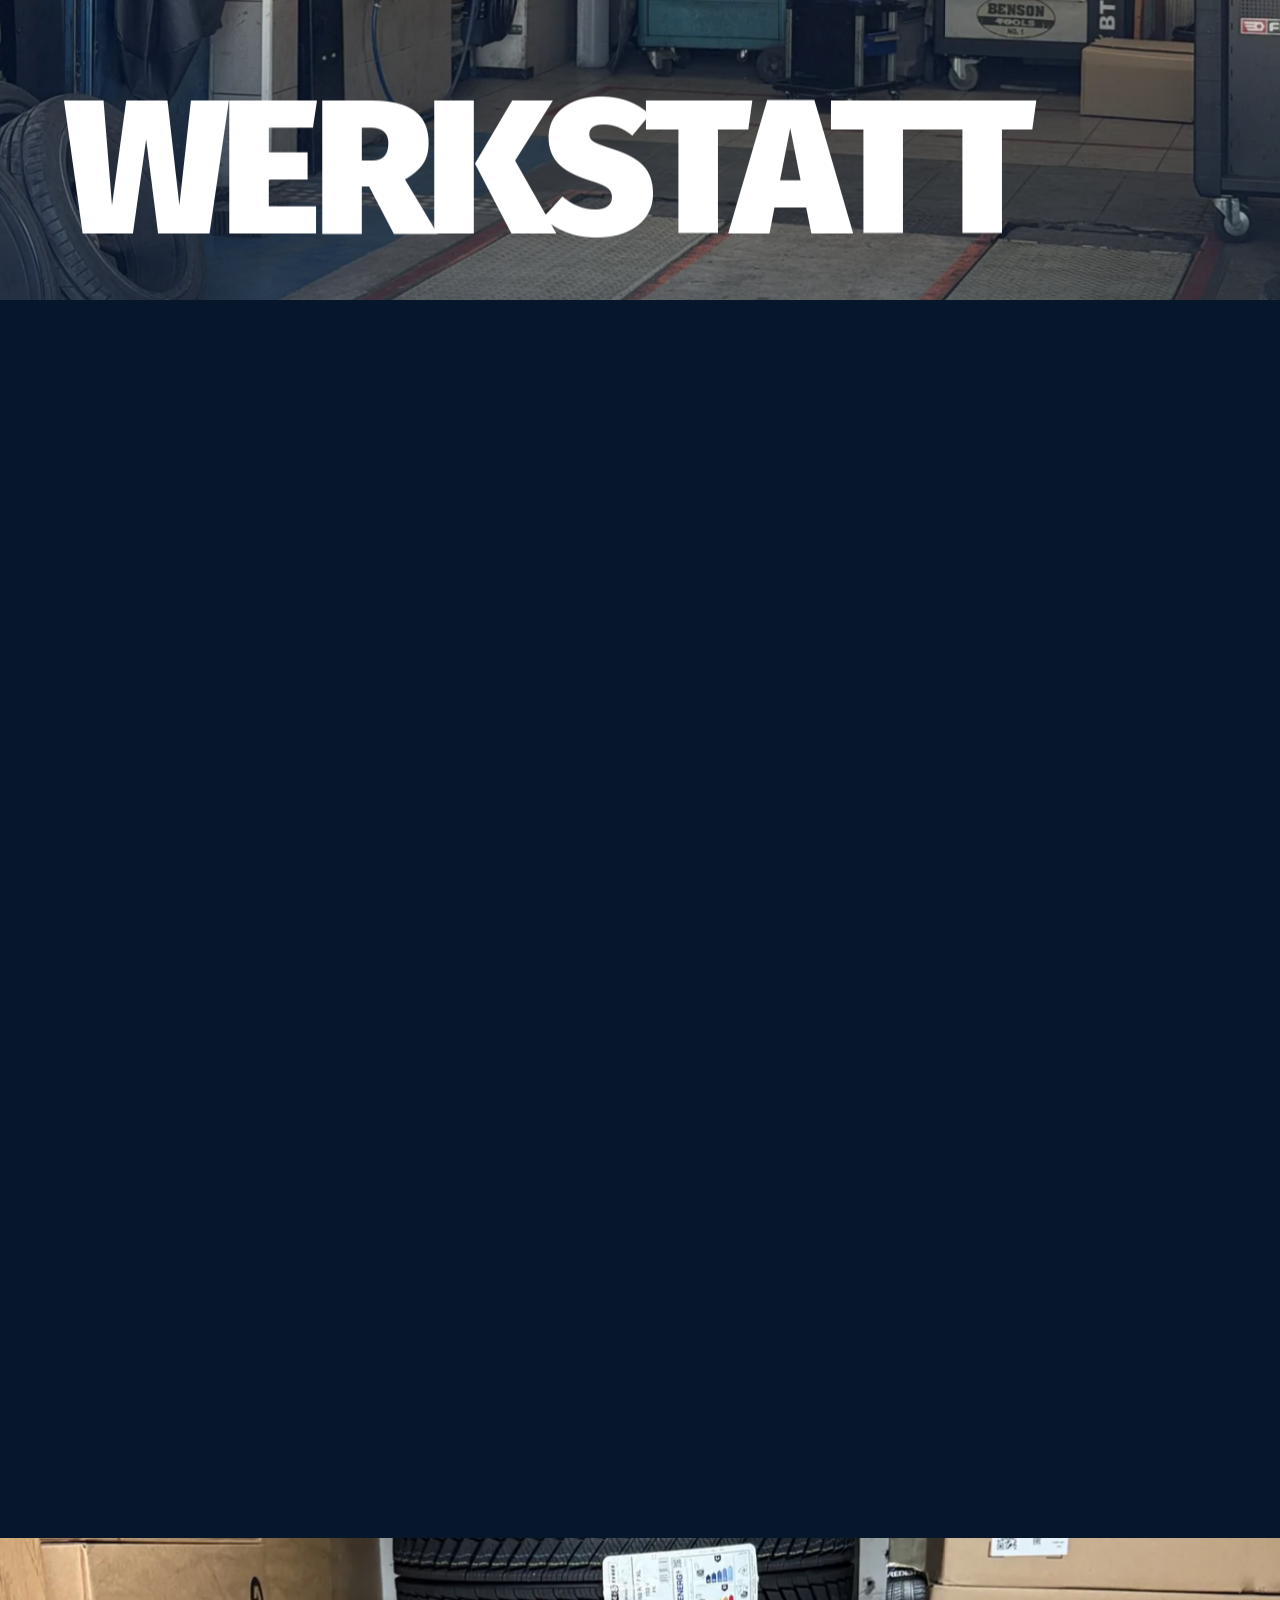
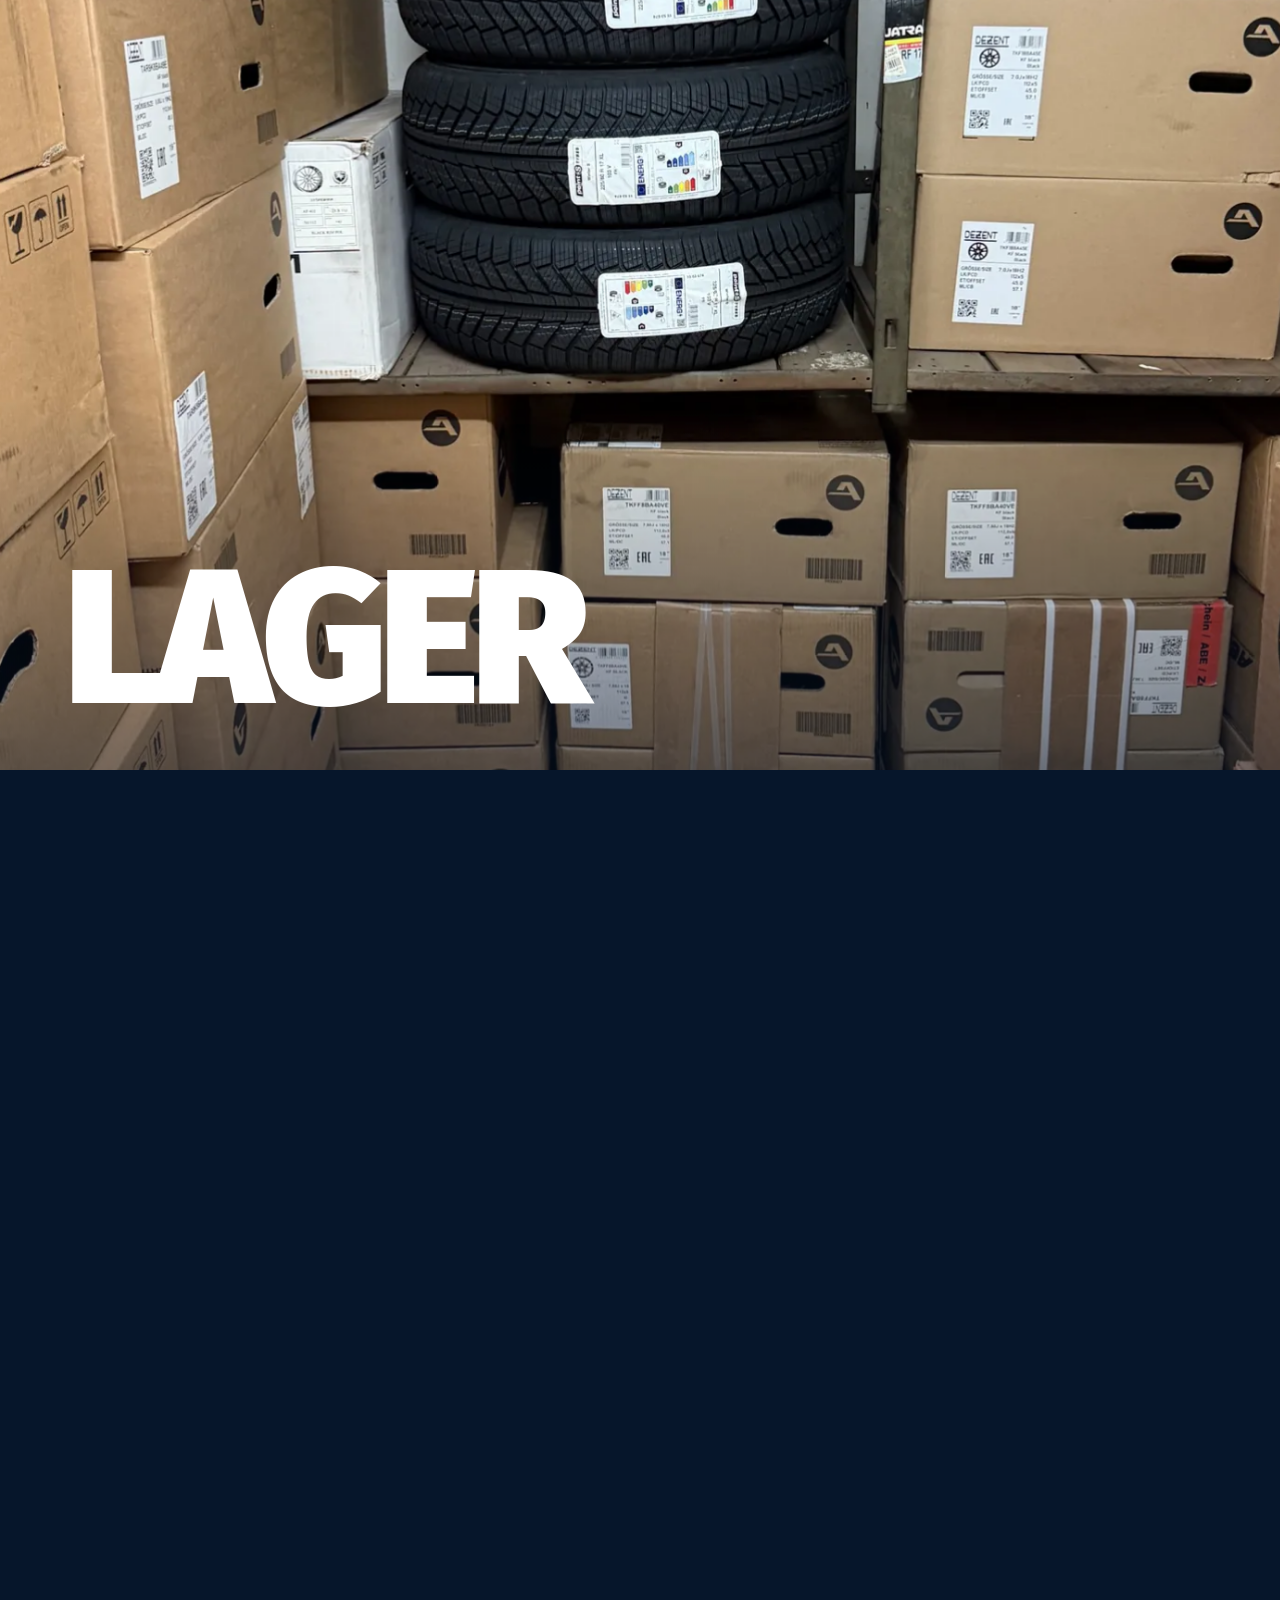
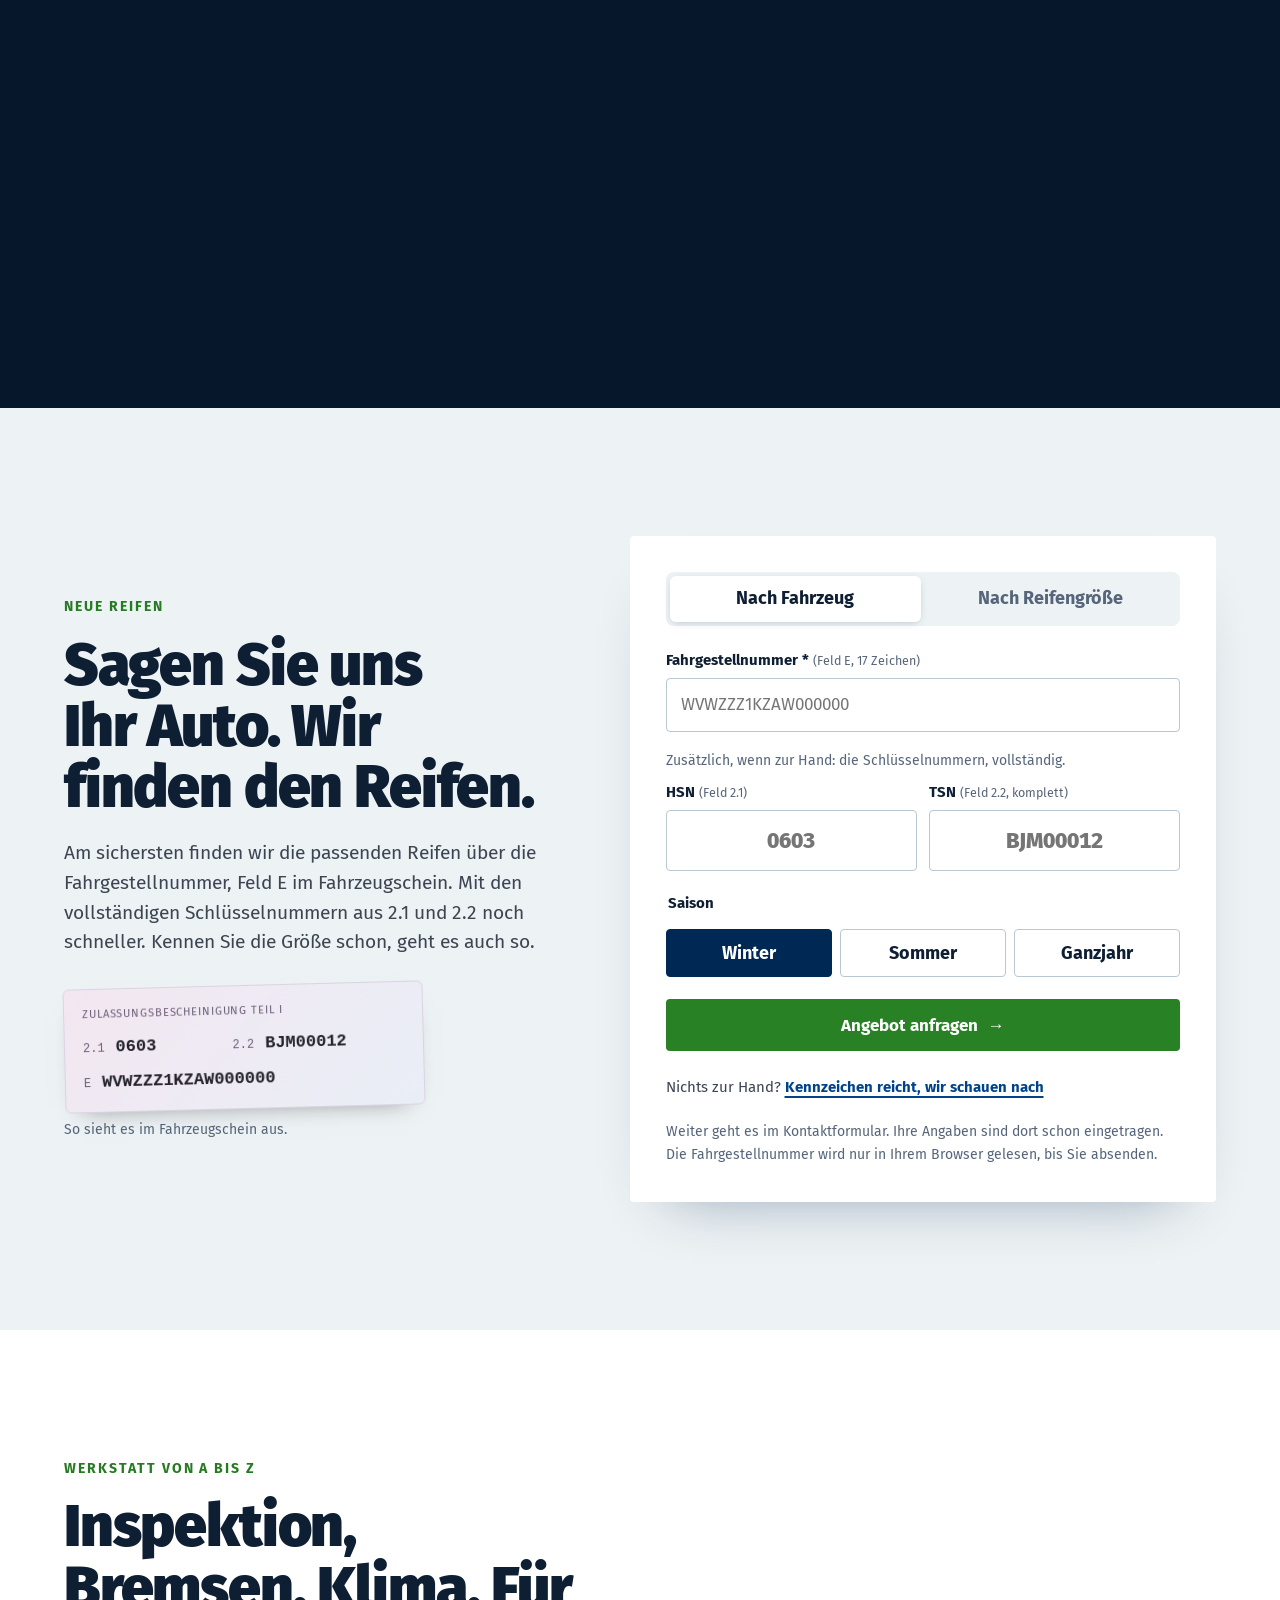
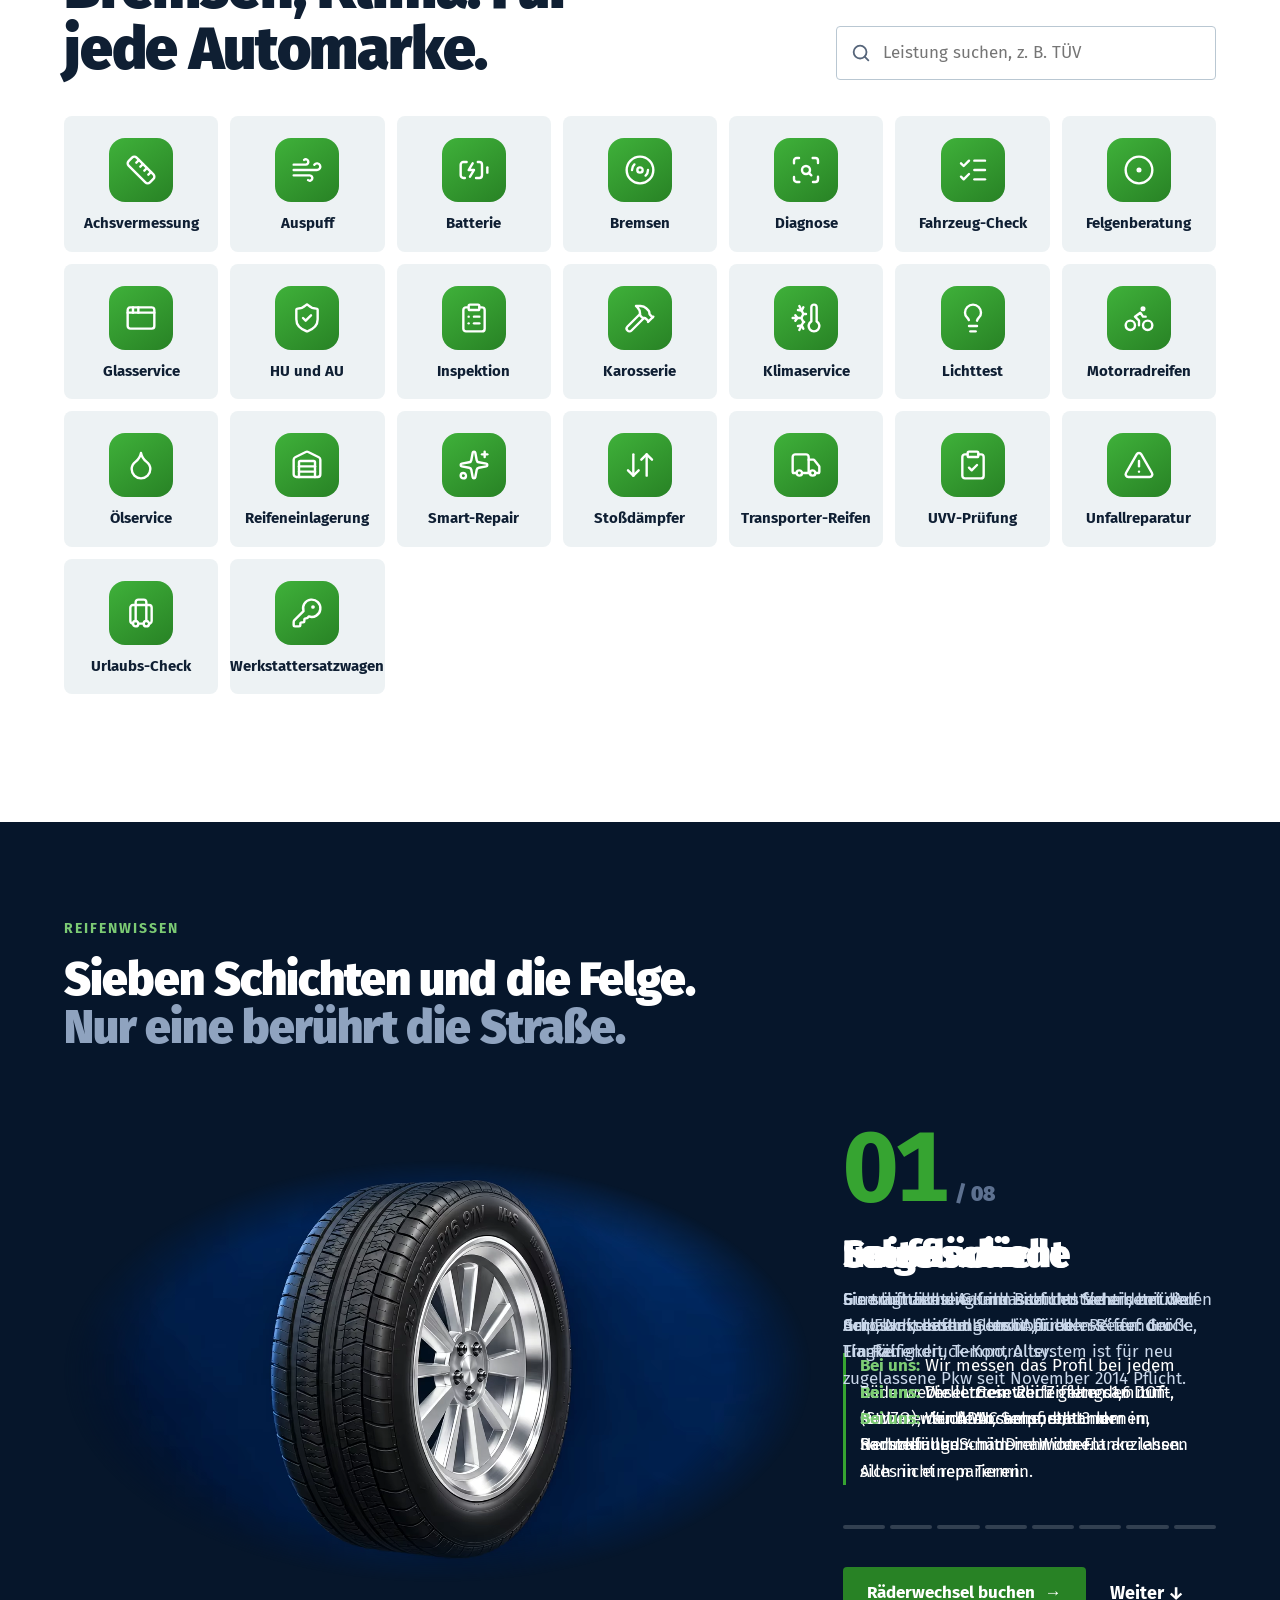
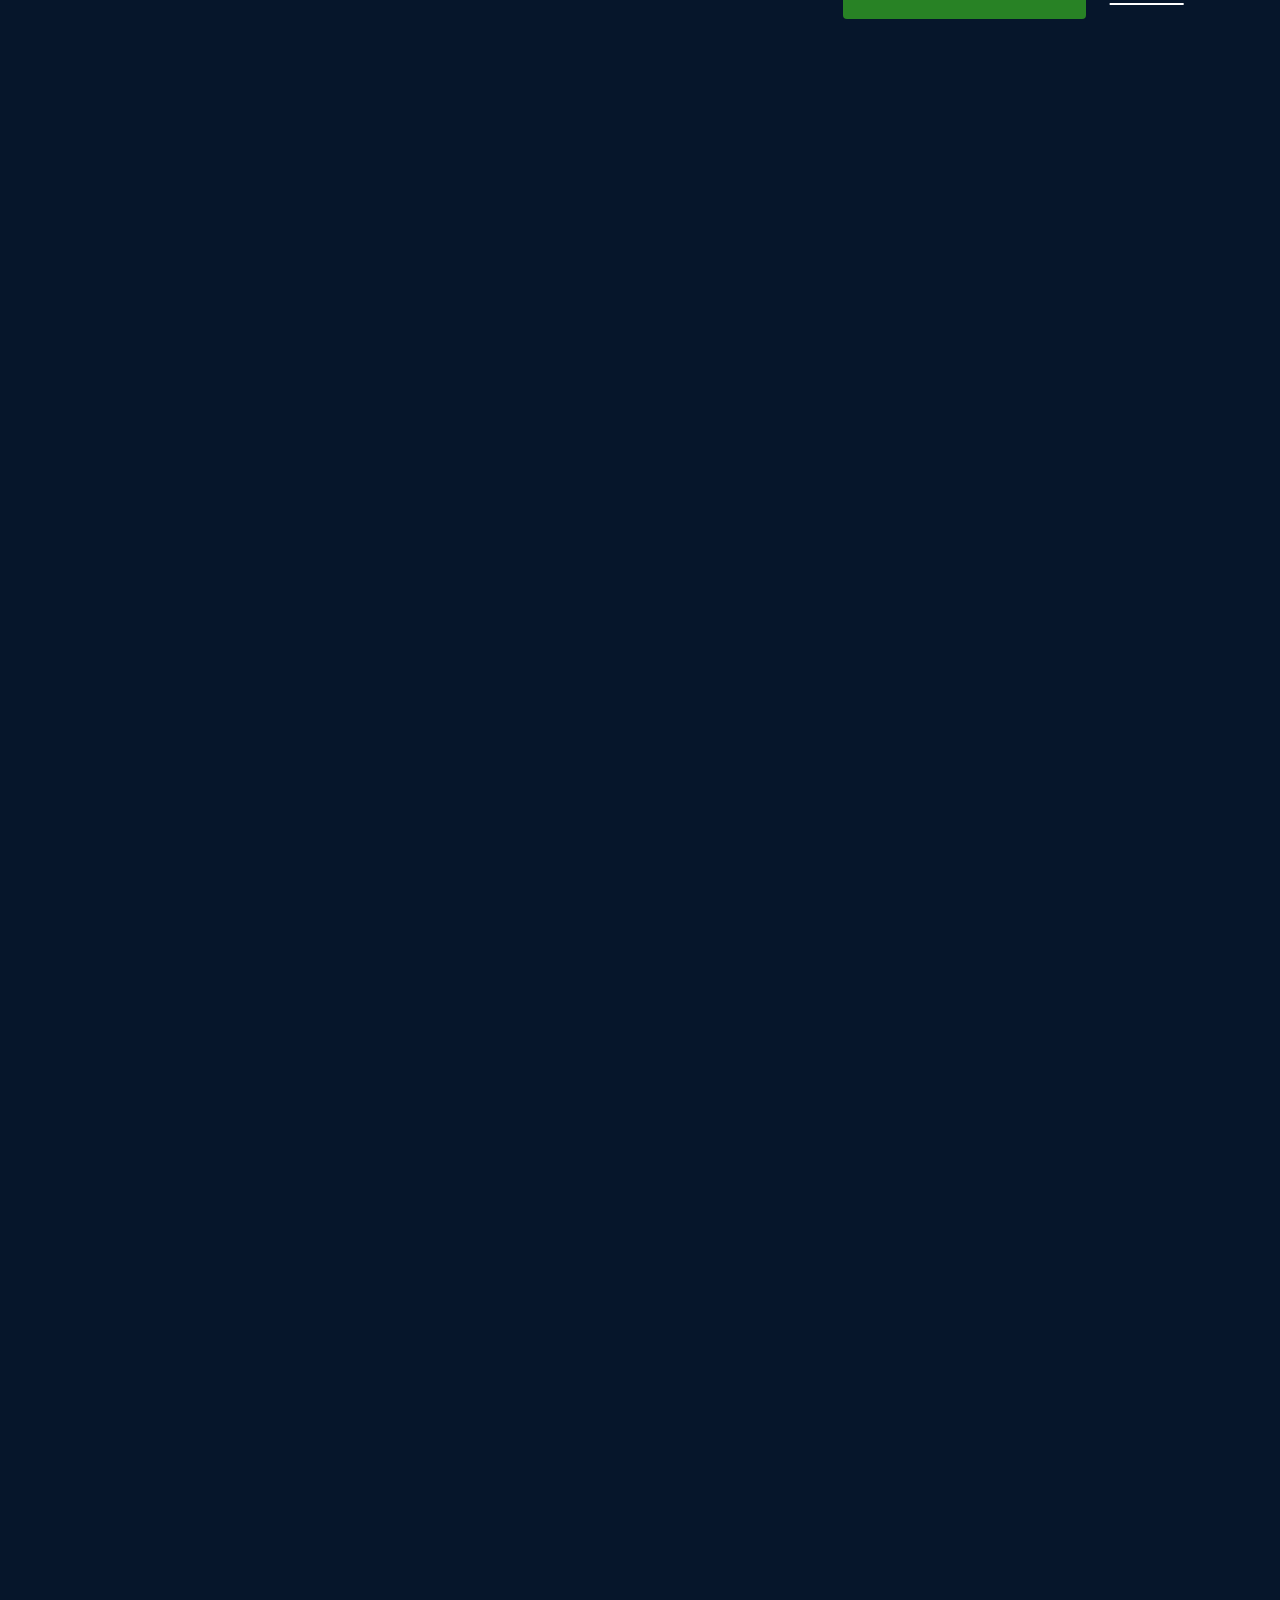
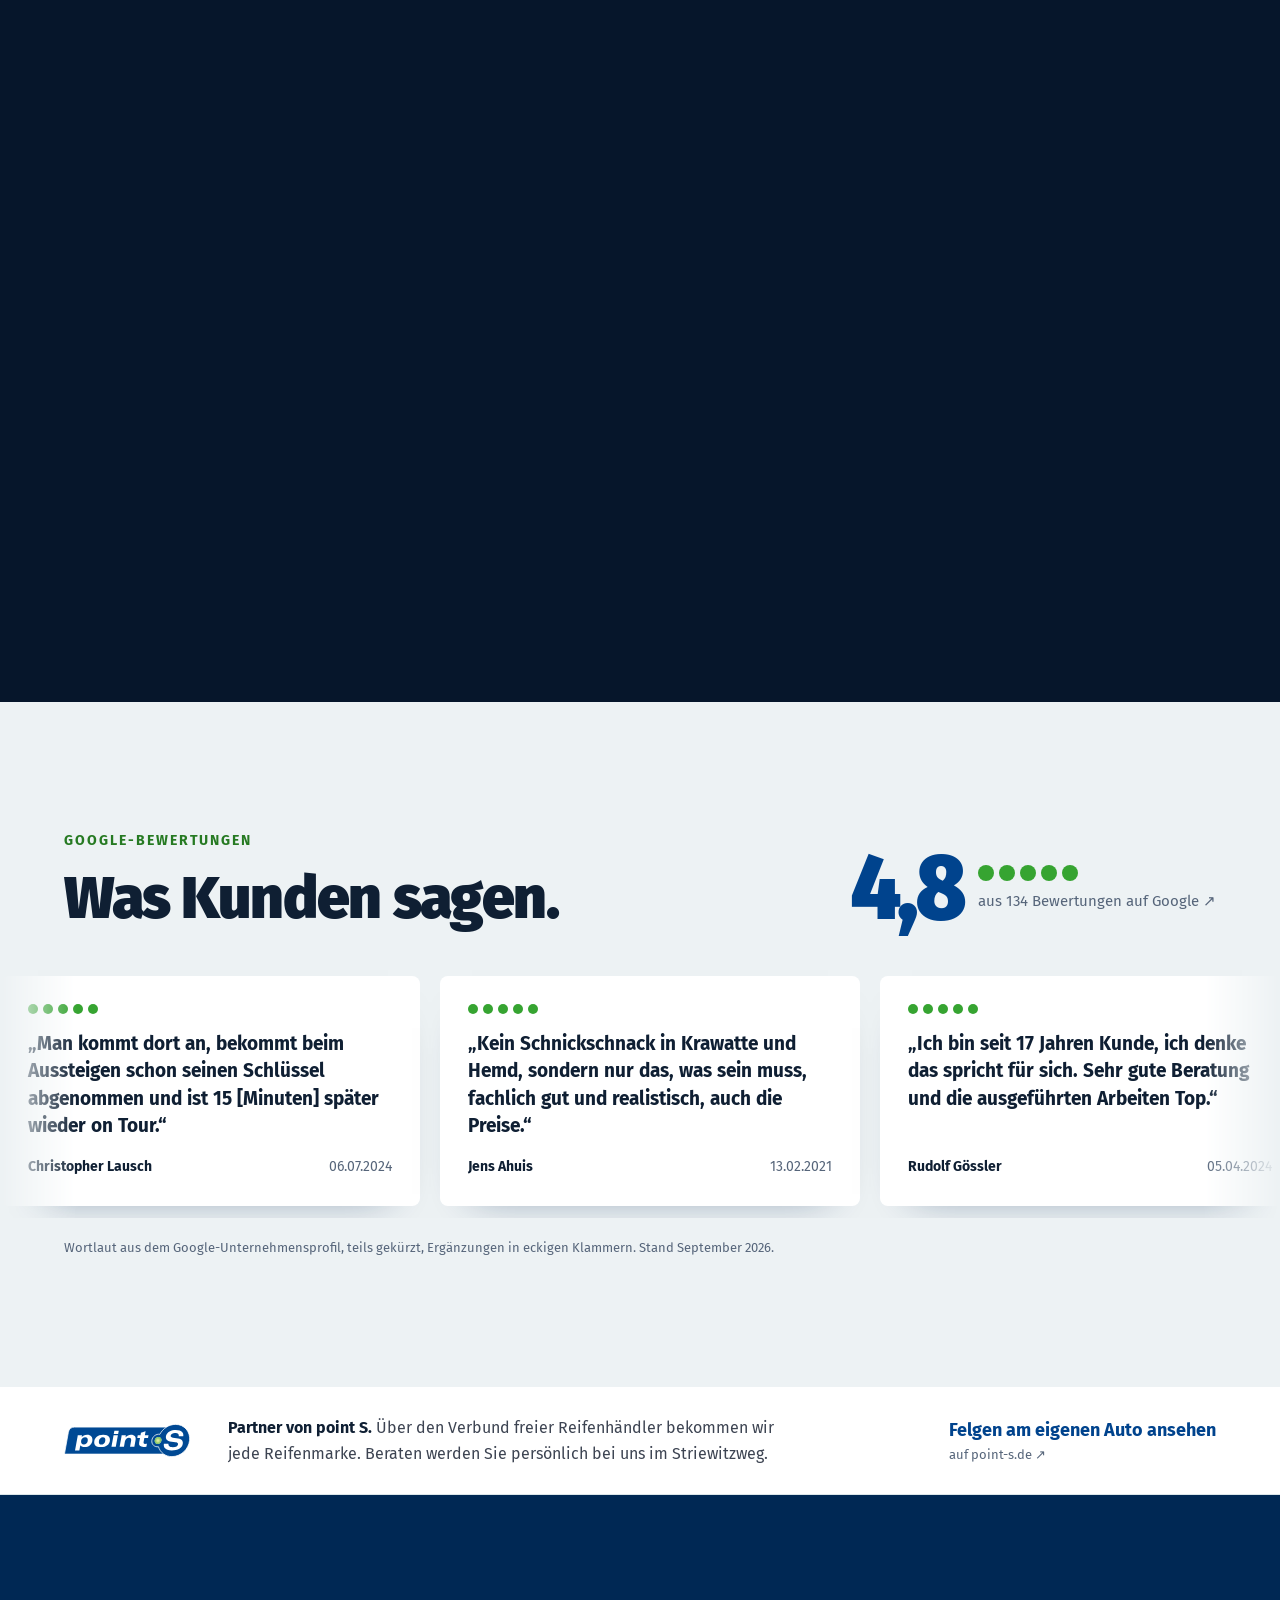
==== commit cd1619e1: "Imagefilm: Abschnitt Film ansehen" ====
--- a/index.html
+++ b/index.html
@@ -406,6 +406,25 @@
   </div>
 </section>
 
+<!-- ═══ IMAGEFILM · lädt erst in Sichtnähe, Ton erst nach Klick (Quelle: ~/Projekte/krause-imagefilm) ═══ -->
+<section class="imagefilm" id="imagefilm" aria-labelledby="imagefilm-titel">
+  <div class="rahmen">
+    <div class="imagefilm-kopf">
+      <p class="kicker kicker-hell">Film ansehen</p>
+      <h2 class="h2" id="imagefilm-titel">Einmal durch die Werkstatt.</h2>
+    </div>
+    <div class="imagefilm-rahmen">
+      <video class="imagefilm-video" controls loading="lazy" preload="none" playsinline width="1920" height="1080" poster="video/imagefilm-poster.webp" aria-describedby="imagefilm-text">
+        <source src="video/imagefilm-960.webm" type="video/webm" media="(max-width: 760px)">
+        <source src="video/imagefilm-960.mp4" type="video/mp4" media="(max-width: 760px)">
+        <source src="video/imagefilm-1920.webm" type="video/webm">
+        <source src="video/imagefilm-1920.mp4" type="video/mp4">
+      </video>
+    </div>
+    <p class="imagefilm-text" id="imagefilm-text">Rad runter, Profil messen, Bremse prüfen, Reifen montieren: ein Arbeitstag bei uns in Stahnsdorf, in 41 Sekunden. Der Film hat Musik, der Ton startet erst, wenn Sie auf Play drücken.</p>
+  </div>
+</section>
+
 <!-- ═══ DER BETRIEB · Bilder laufen als Band durch, halten beim Zeigen an ═══ -->
 <section class="blatt betrieb" id="betrieb" aria-labelledby="betrieb-titel">
   <div class="rahmen betrieb-kopf">
--- a/css/stil.css
+++ b/css/stil.css
@@ -548,6 +548,14 @@
 .jobs-bild img { width: 100%; height: 100%; object-fit: cover; }
 .jobs::before { content: ''; position: absolute; inset: 0; z-index: -1; background: linear-gradient(180deg, rgba(0, 26, 56, .8) 0%, rgba(0, 32, 70, .9) 50%, var(--blau-tief) 100%); }
 .jobs .h2 { color: var(--weiss); }
+
+/* Imagefilm (Okt 2026): dunkle Fläche, Film im 16:9-Rahmen, native Bedienelemente */
+.imagefilm { background: var(--blau-tief); color: var(--auf-blau); padding: clamp(72px, 9vw, 128px) 0; }
+.imagefilm .h2 { color: var(--weiss); }
+.imagefilm-kopf { margin-bottom: clamp(24px, 3vw, 36px); }
+.imagefilm-rahmen { aspect-ratio: 16 / 9; background: #000; border-radius: 6px; overflow: hidden; box-shadow: 0 30px 80px rgba(0, 0, 0, .35); }
+.imagefilm-video { display: block; width: 100%; height: 100%; object-fit: cover; }
+.imagefilm-text { max-width: 62ch; margin-top: 20px; font-size: 17px; line-height: 1.55; }
 .jobs-kopf { max-width: 680px; }
 .jobs-kopf p:not(.kicker) { margin-top: 18px; font-size: 18px; }
 .jobs-kopf a { color: var(--weiss); font-weight: 700; }
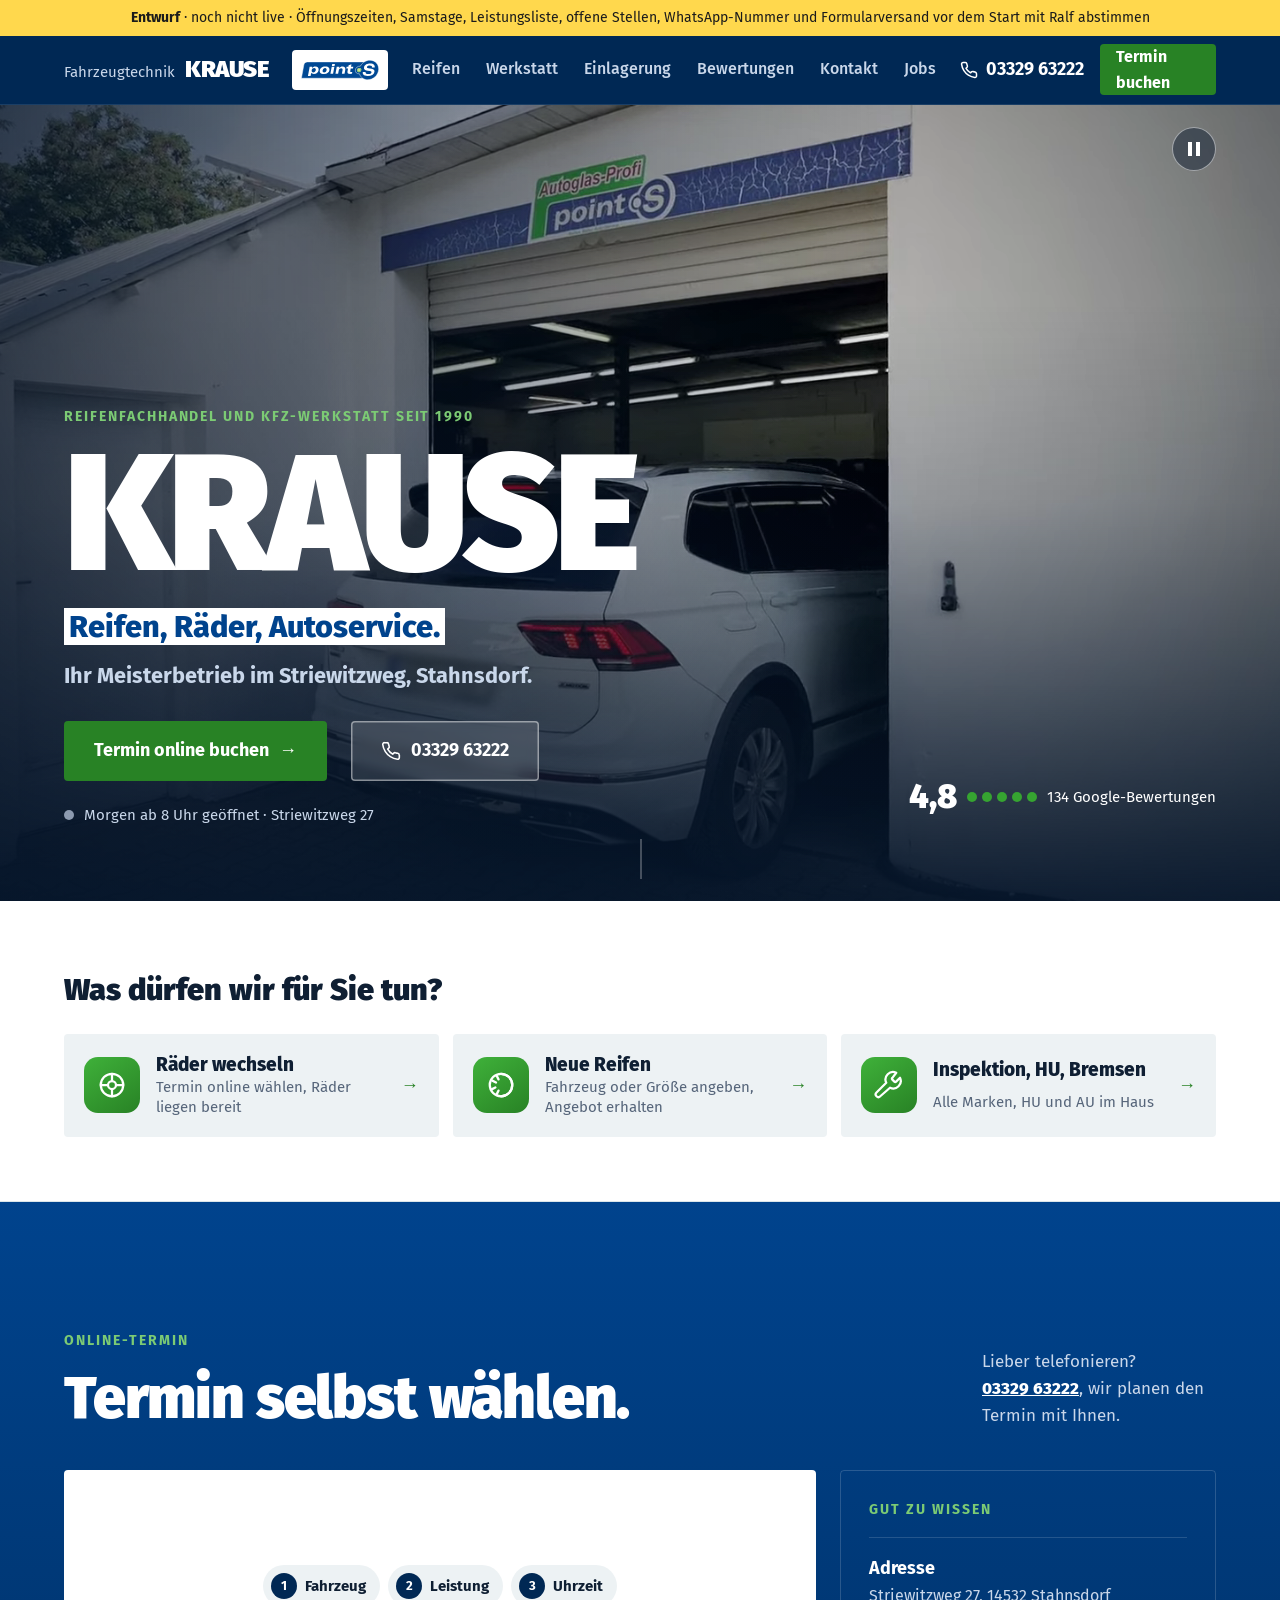
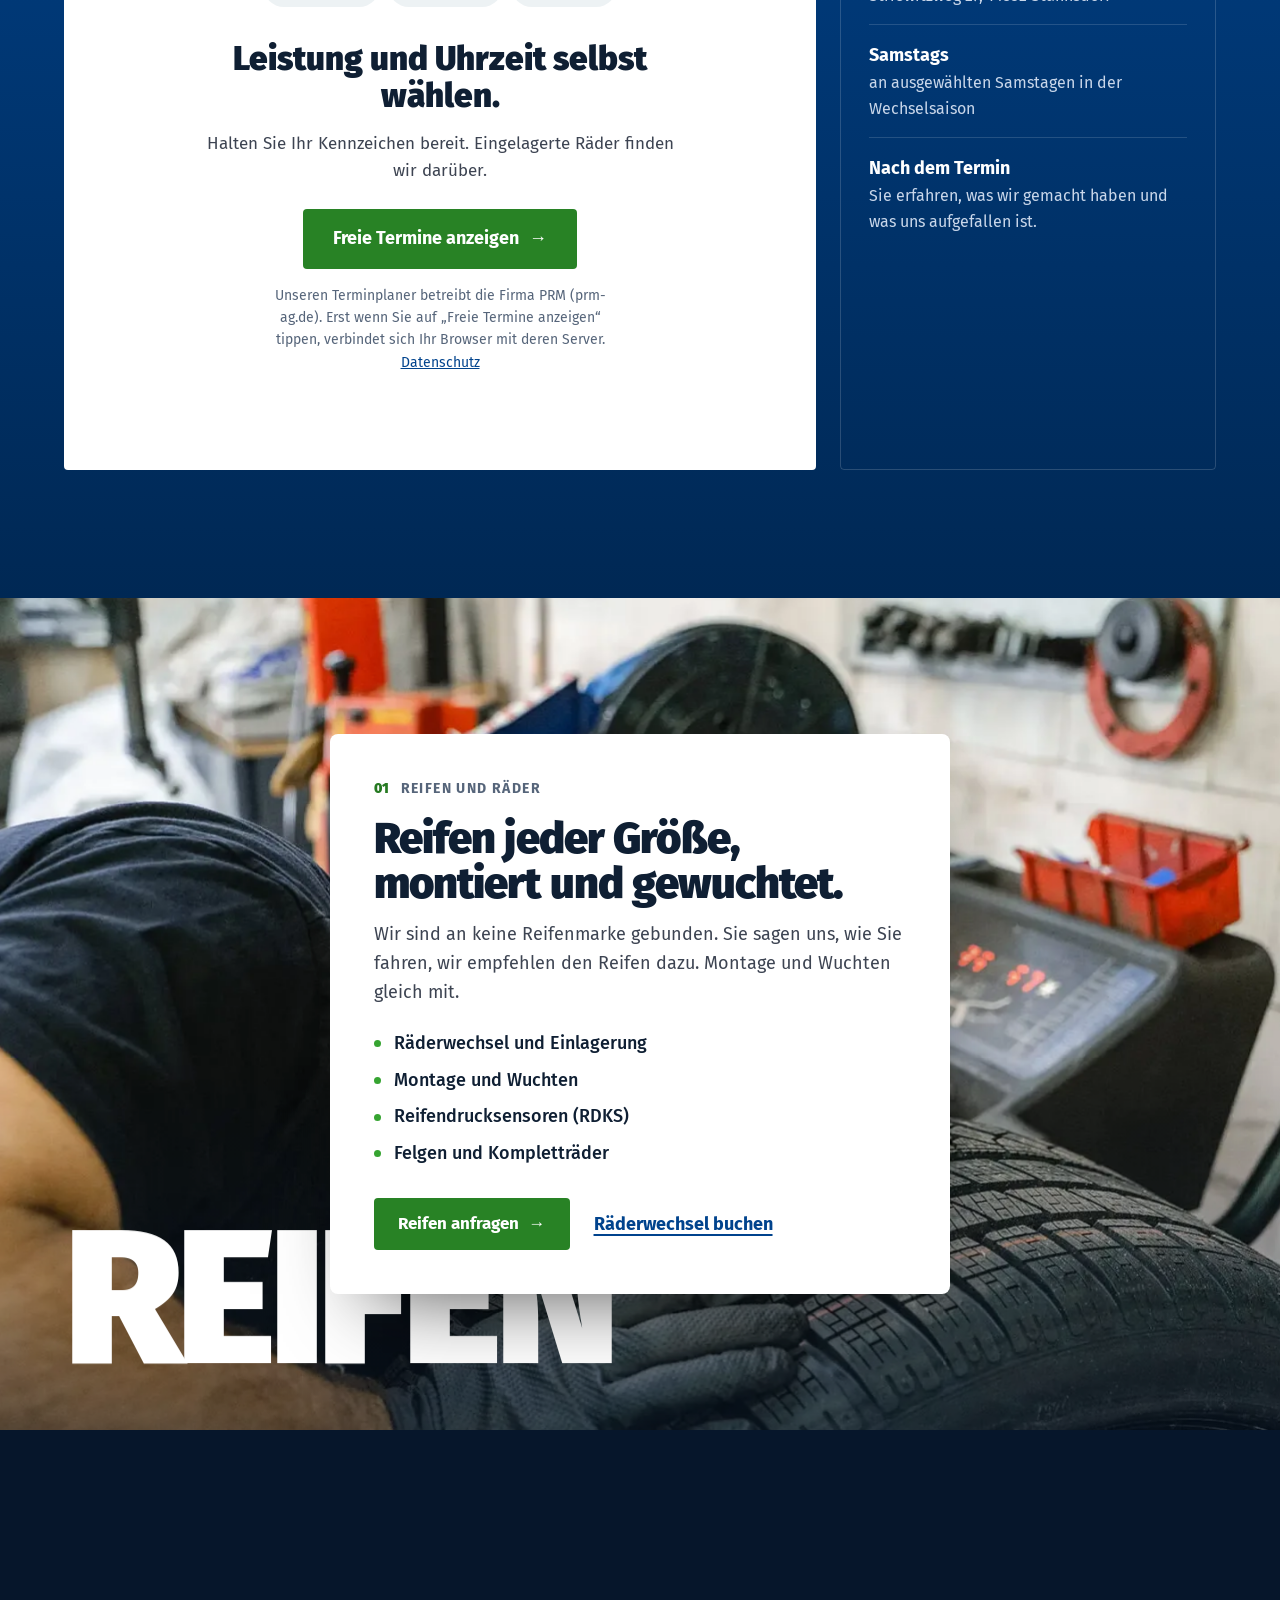
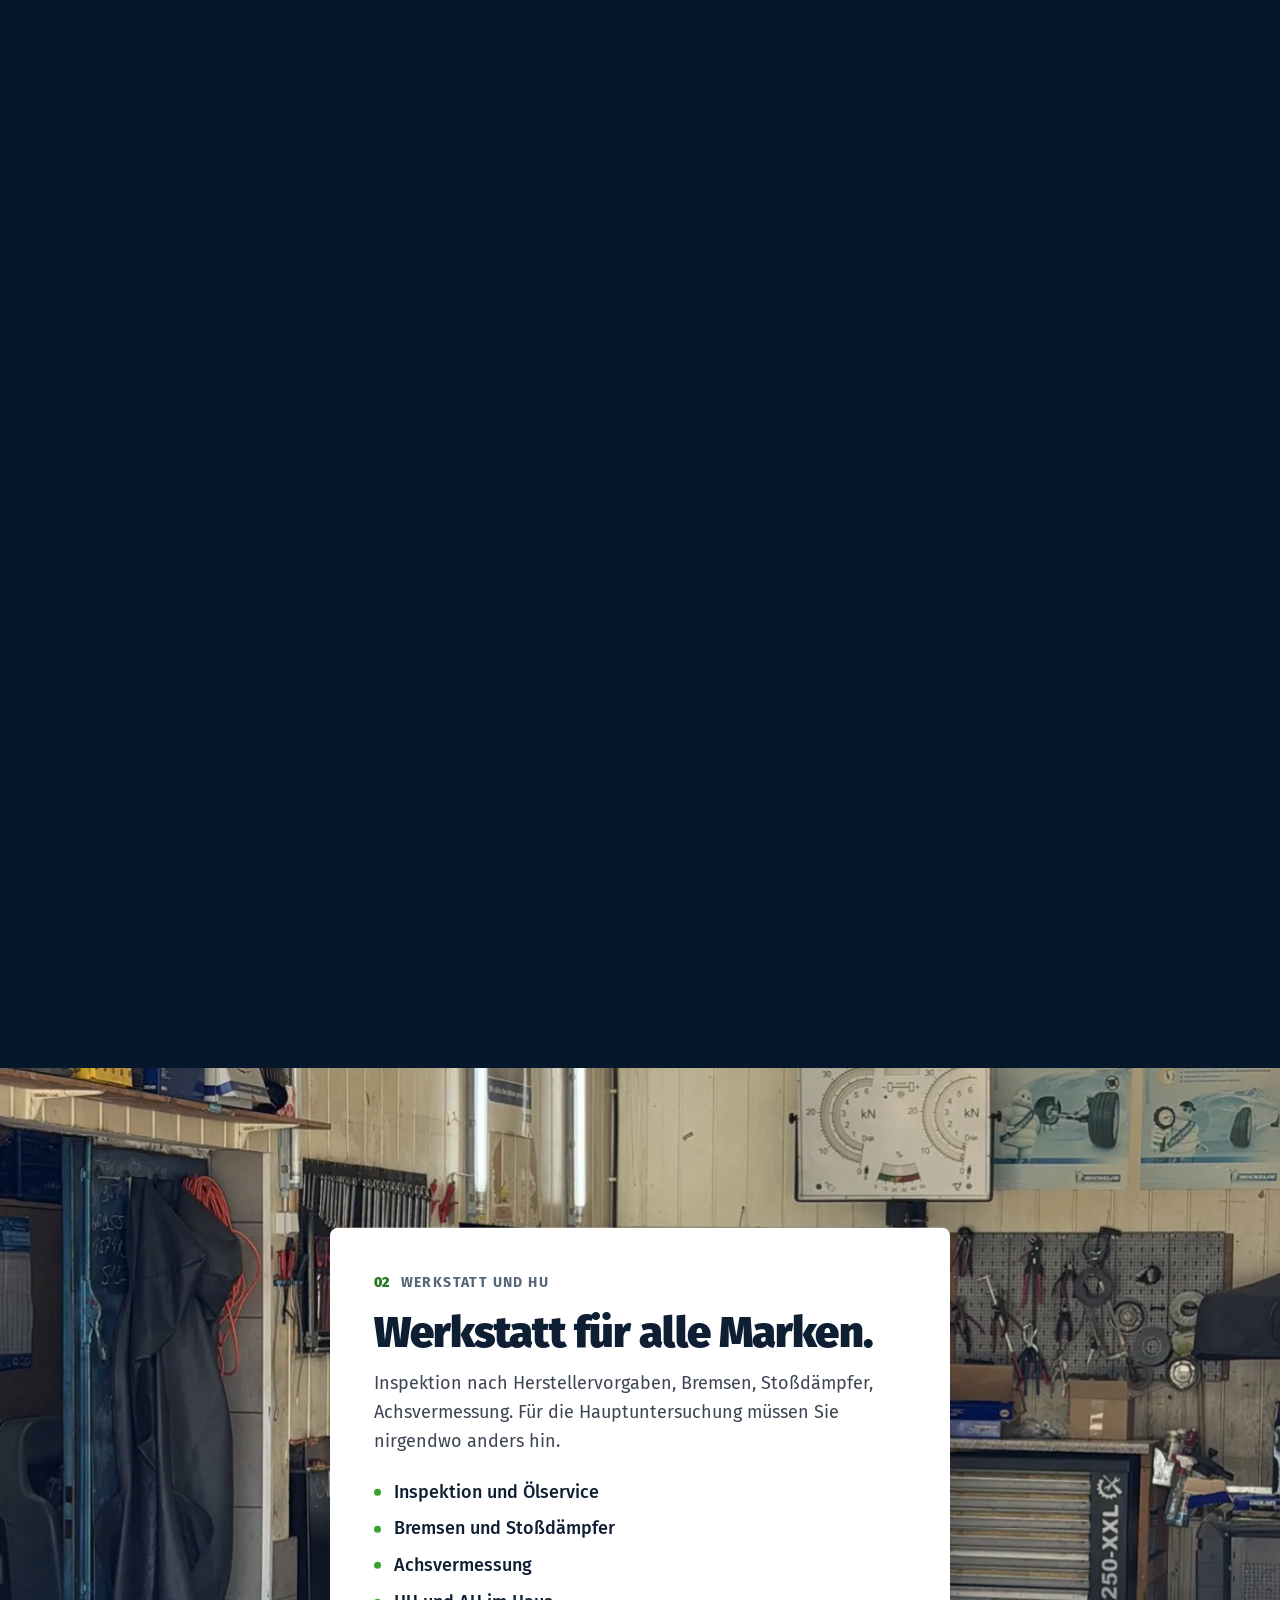
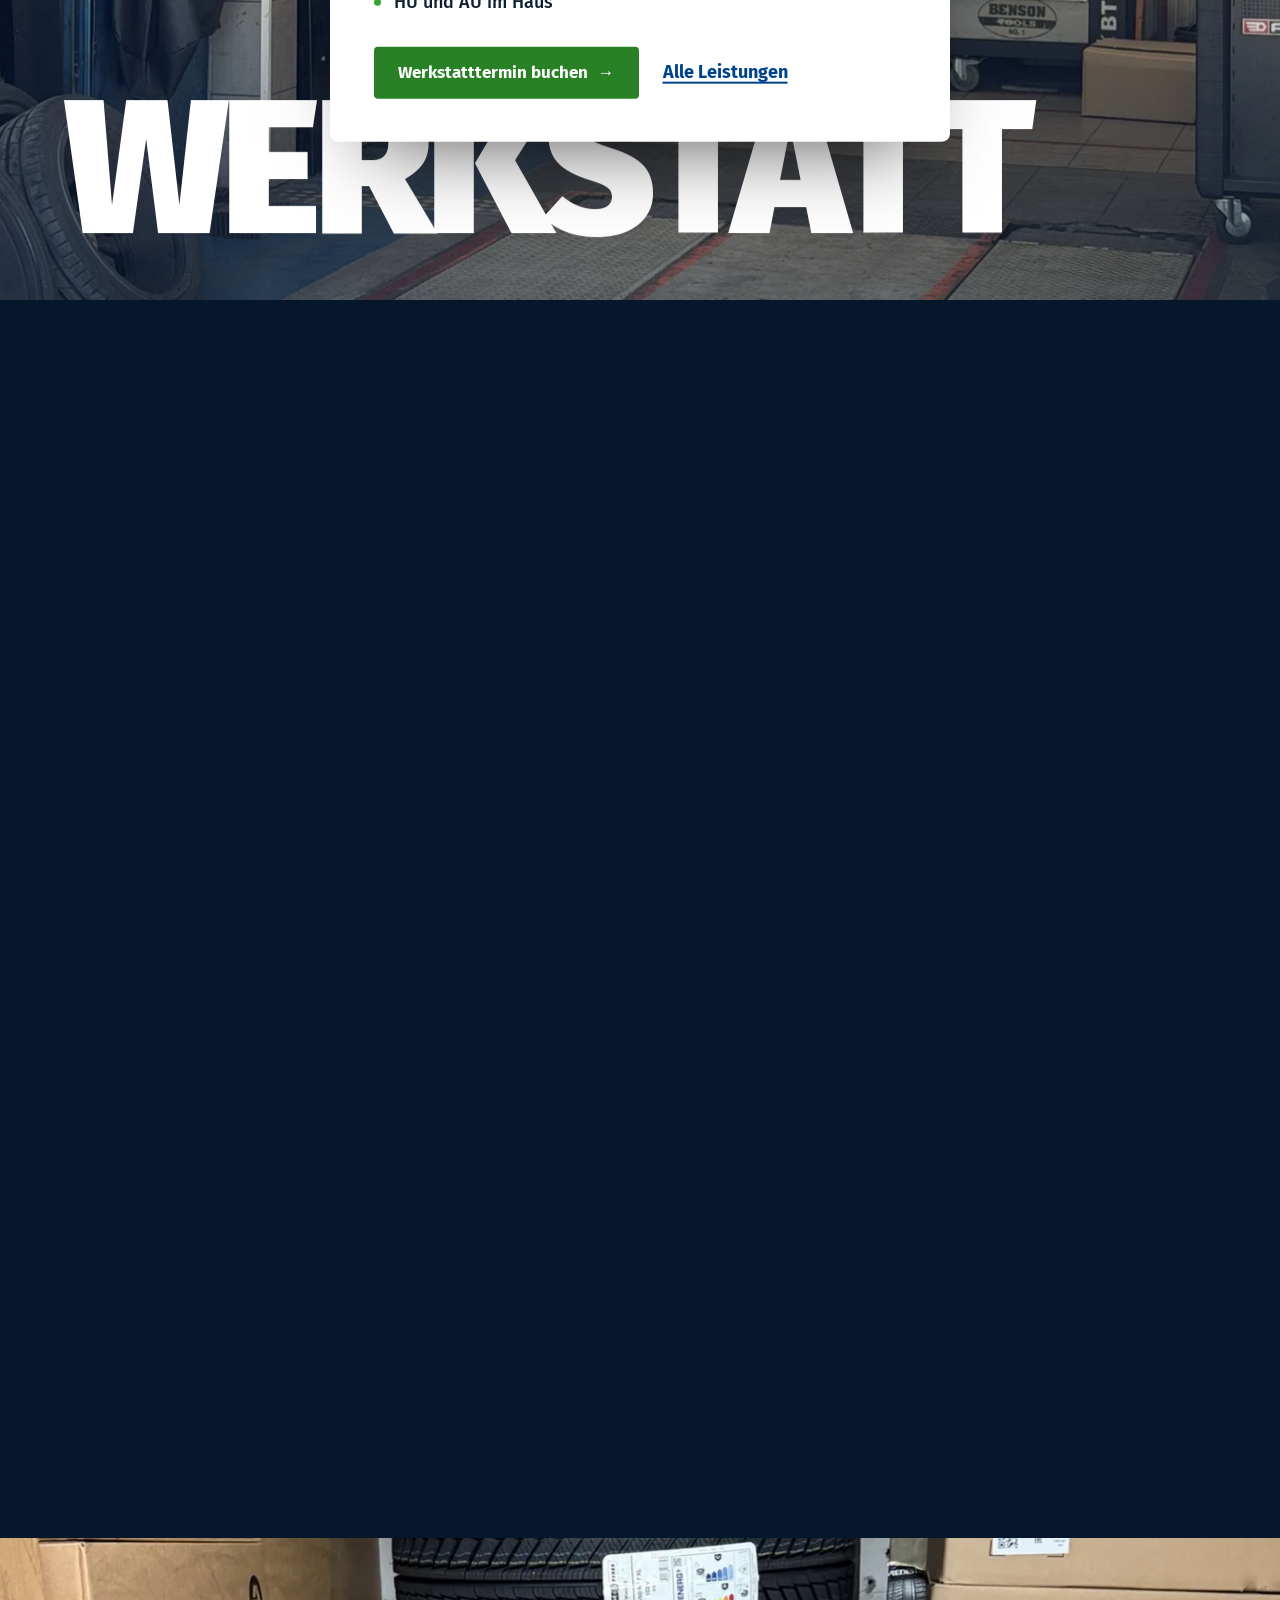
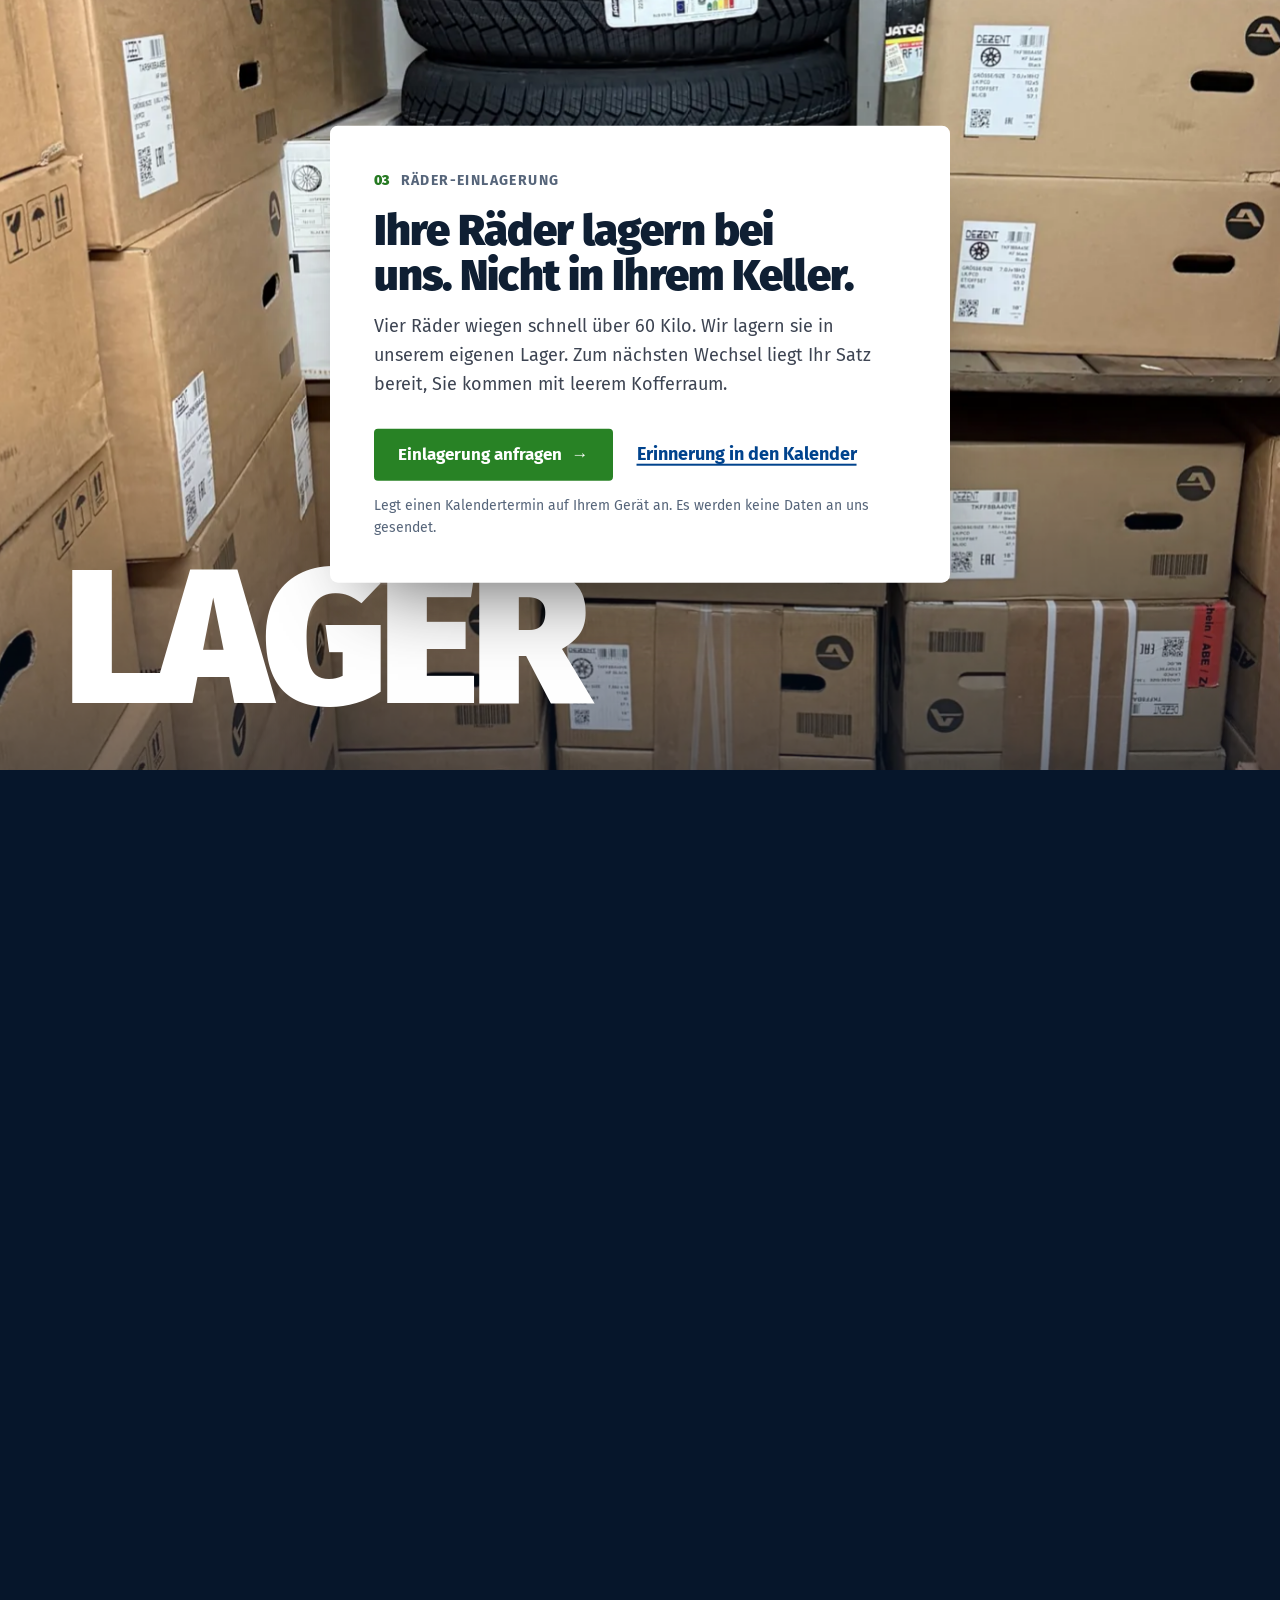
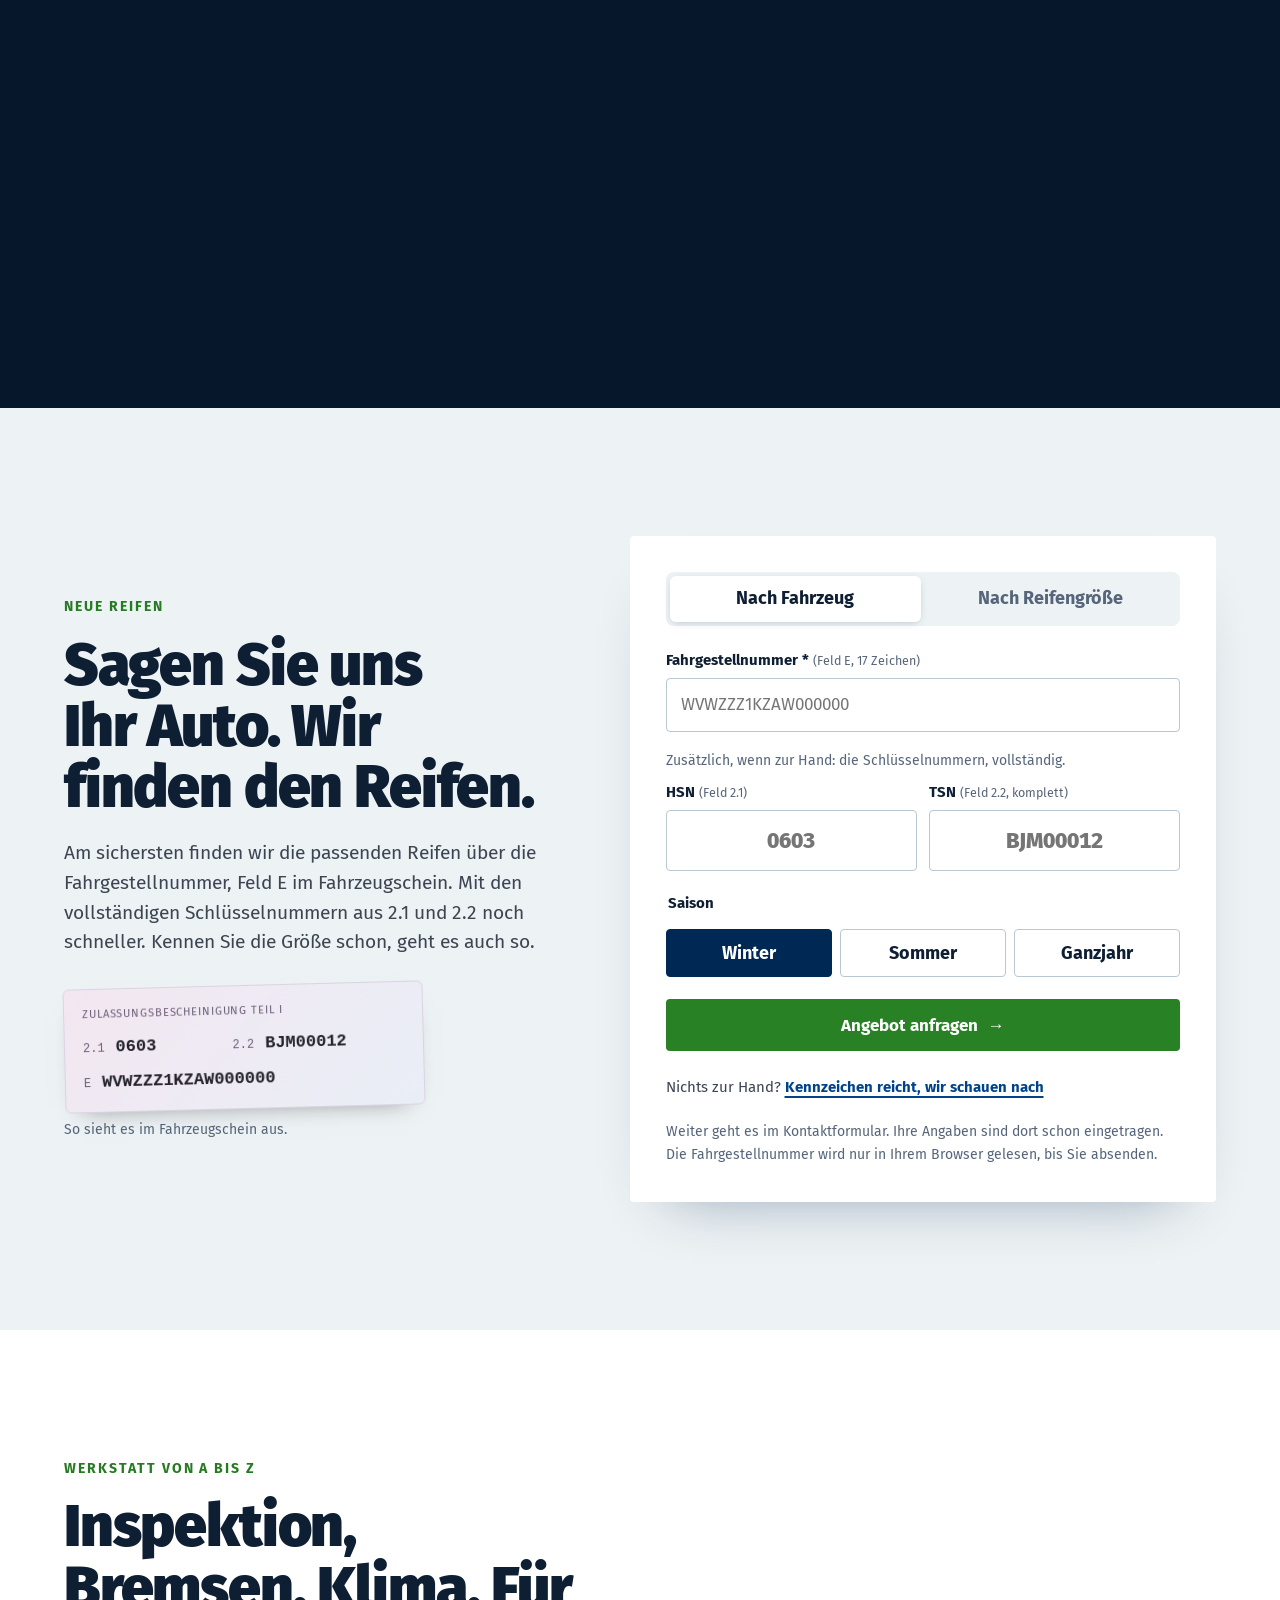
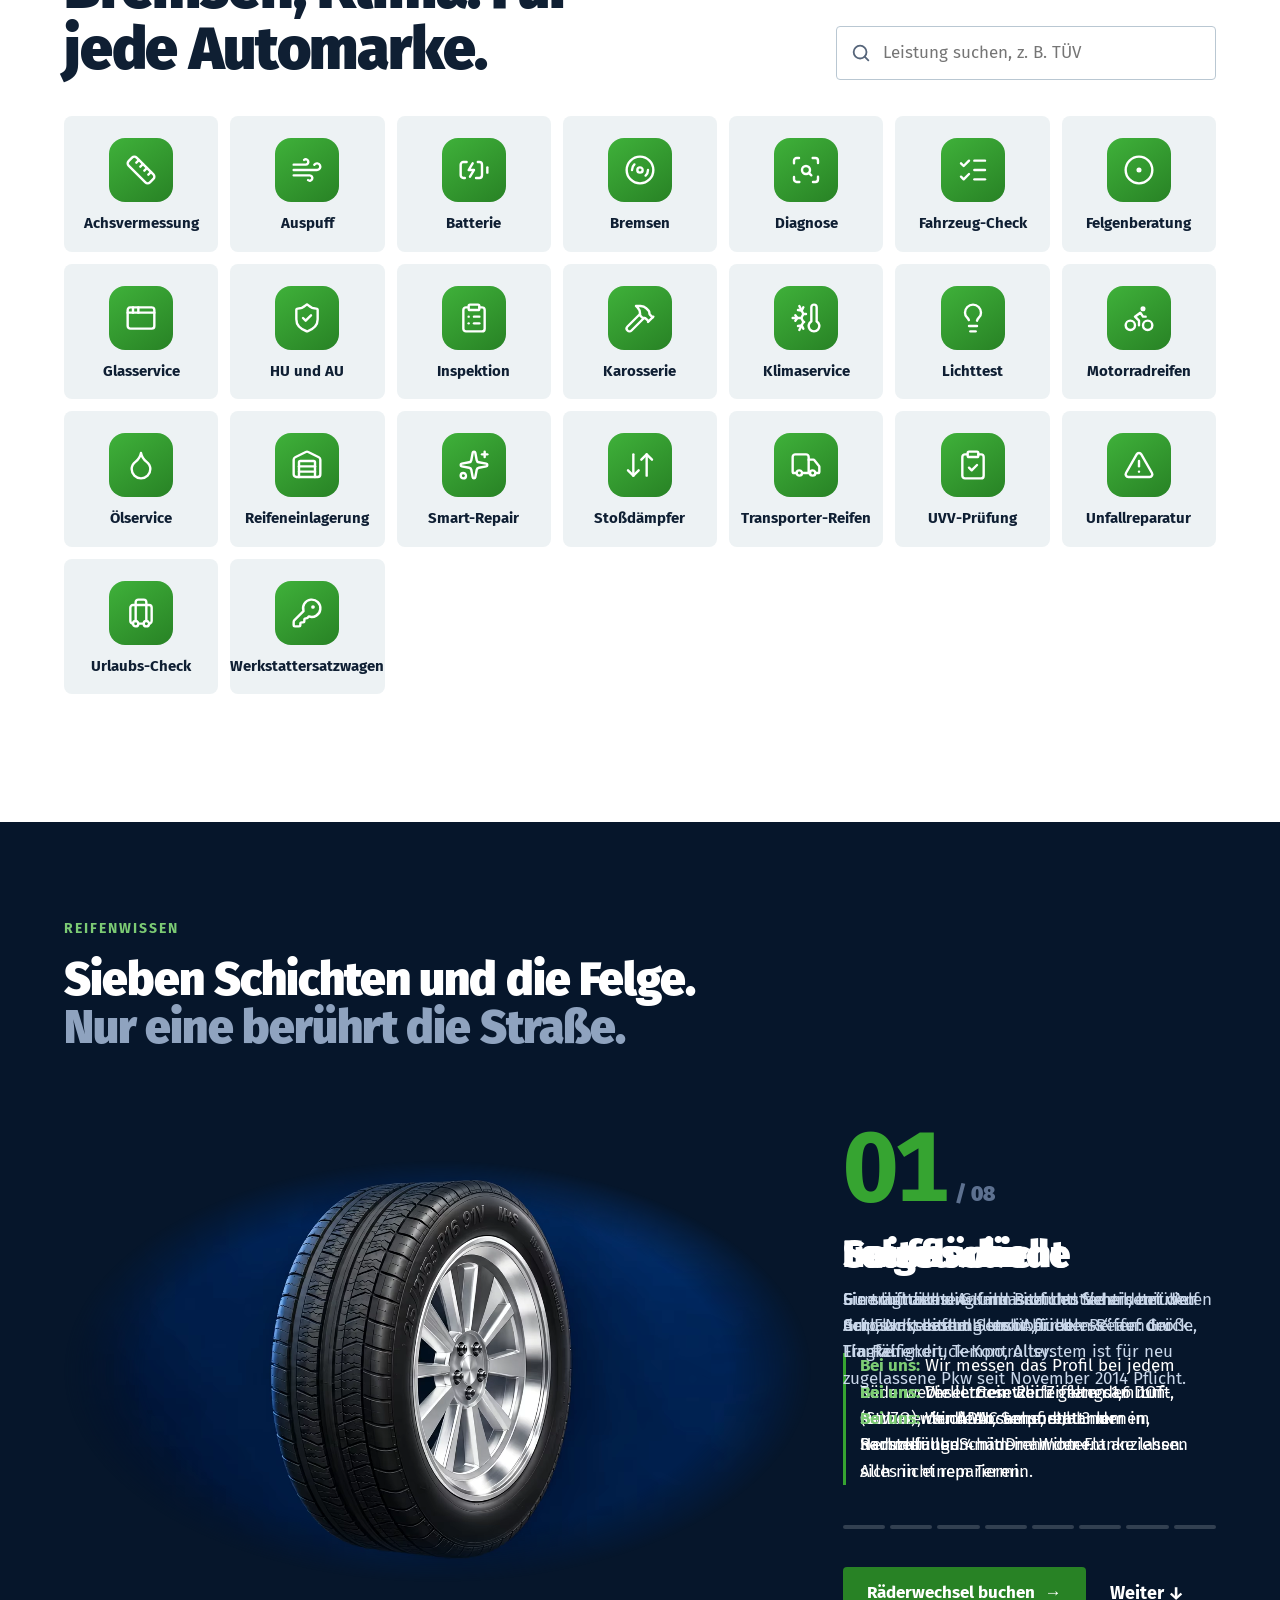
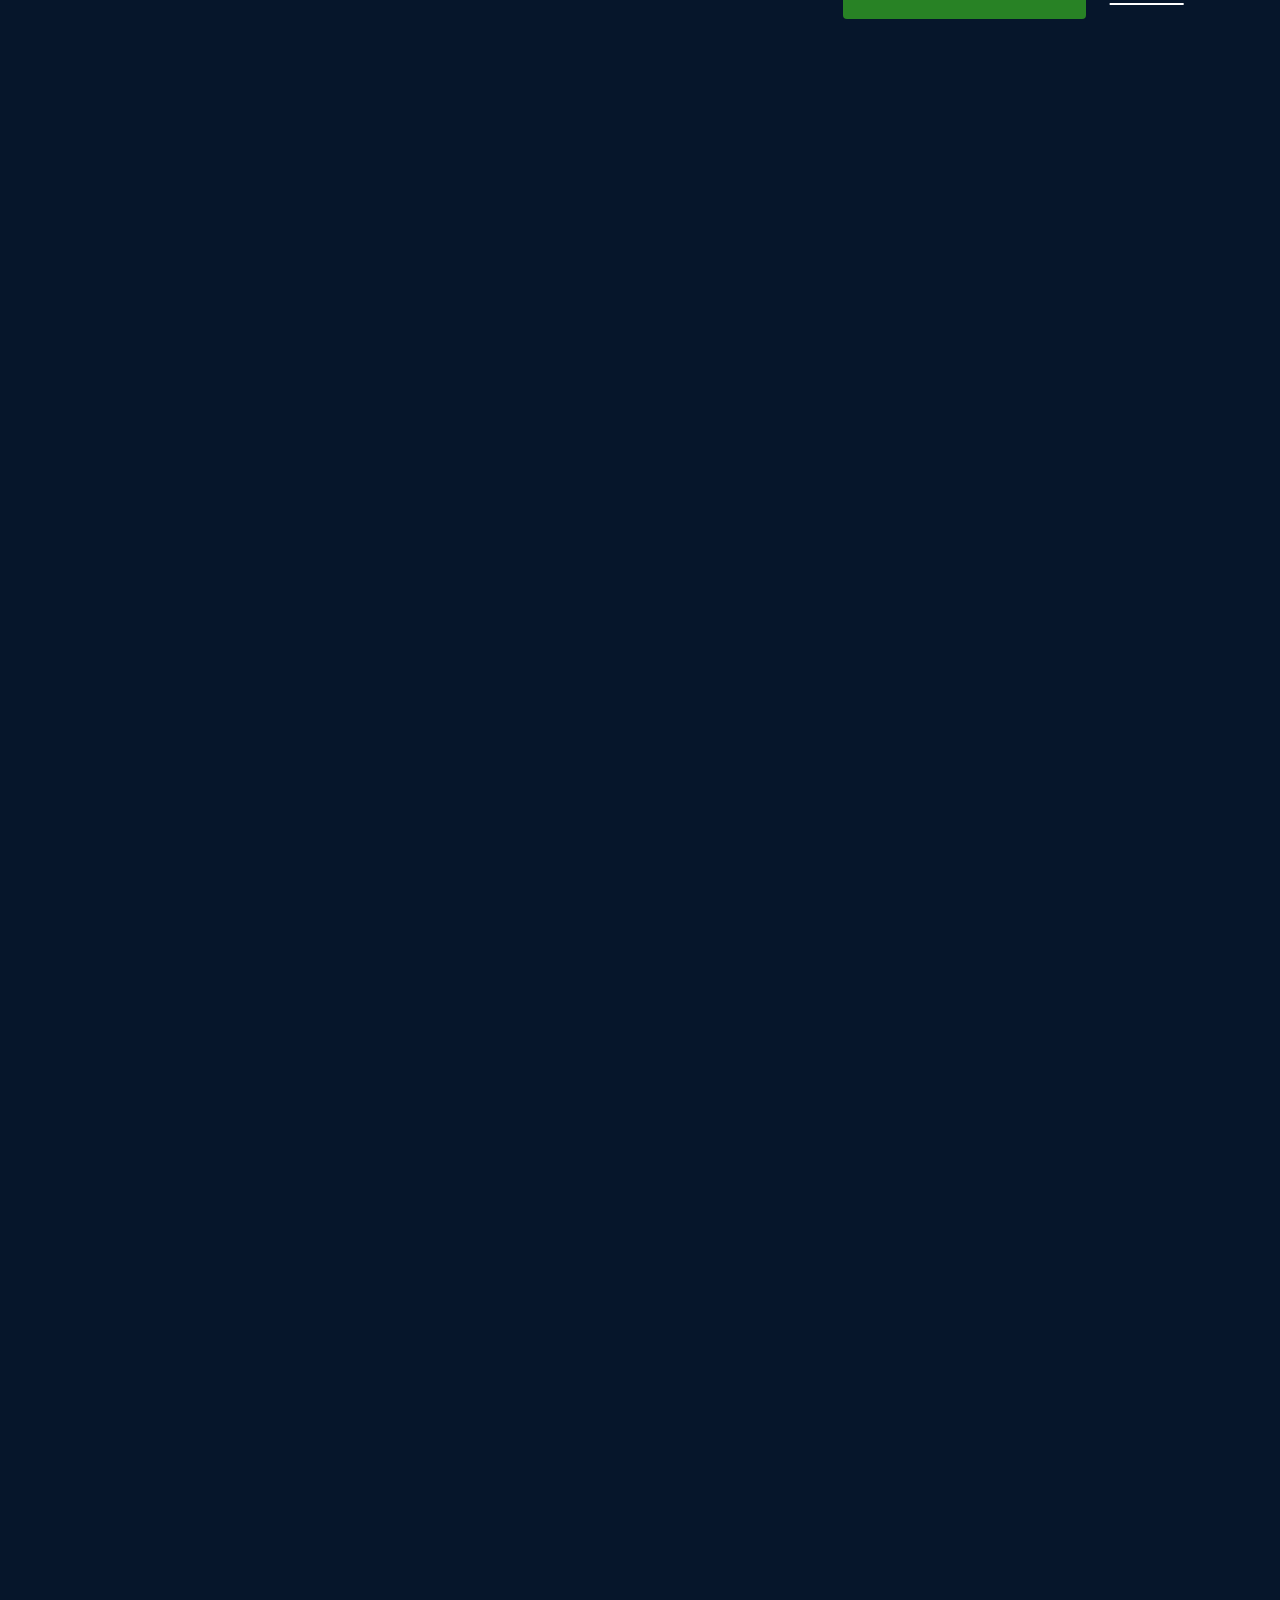
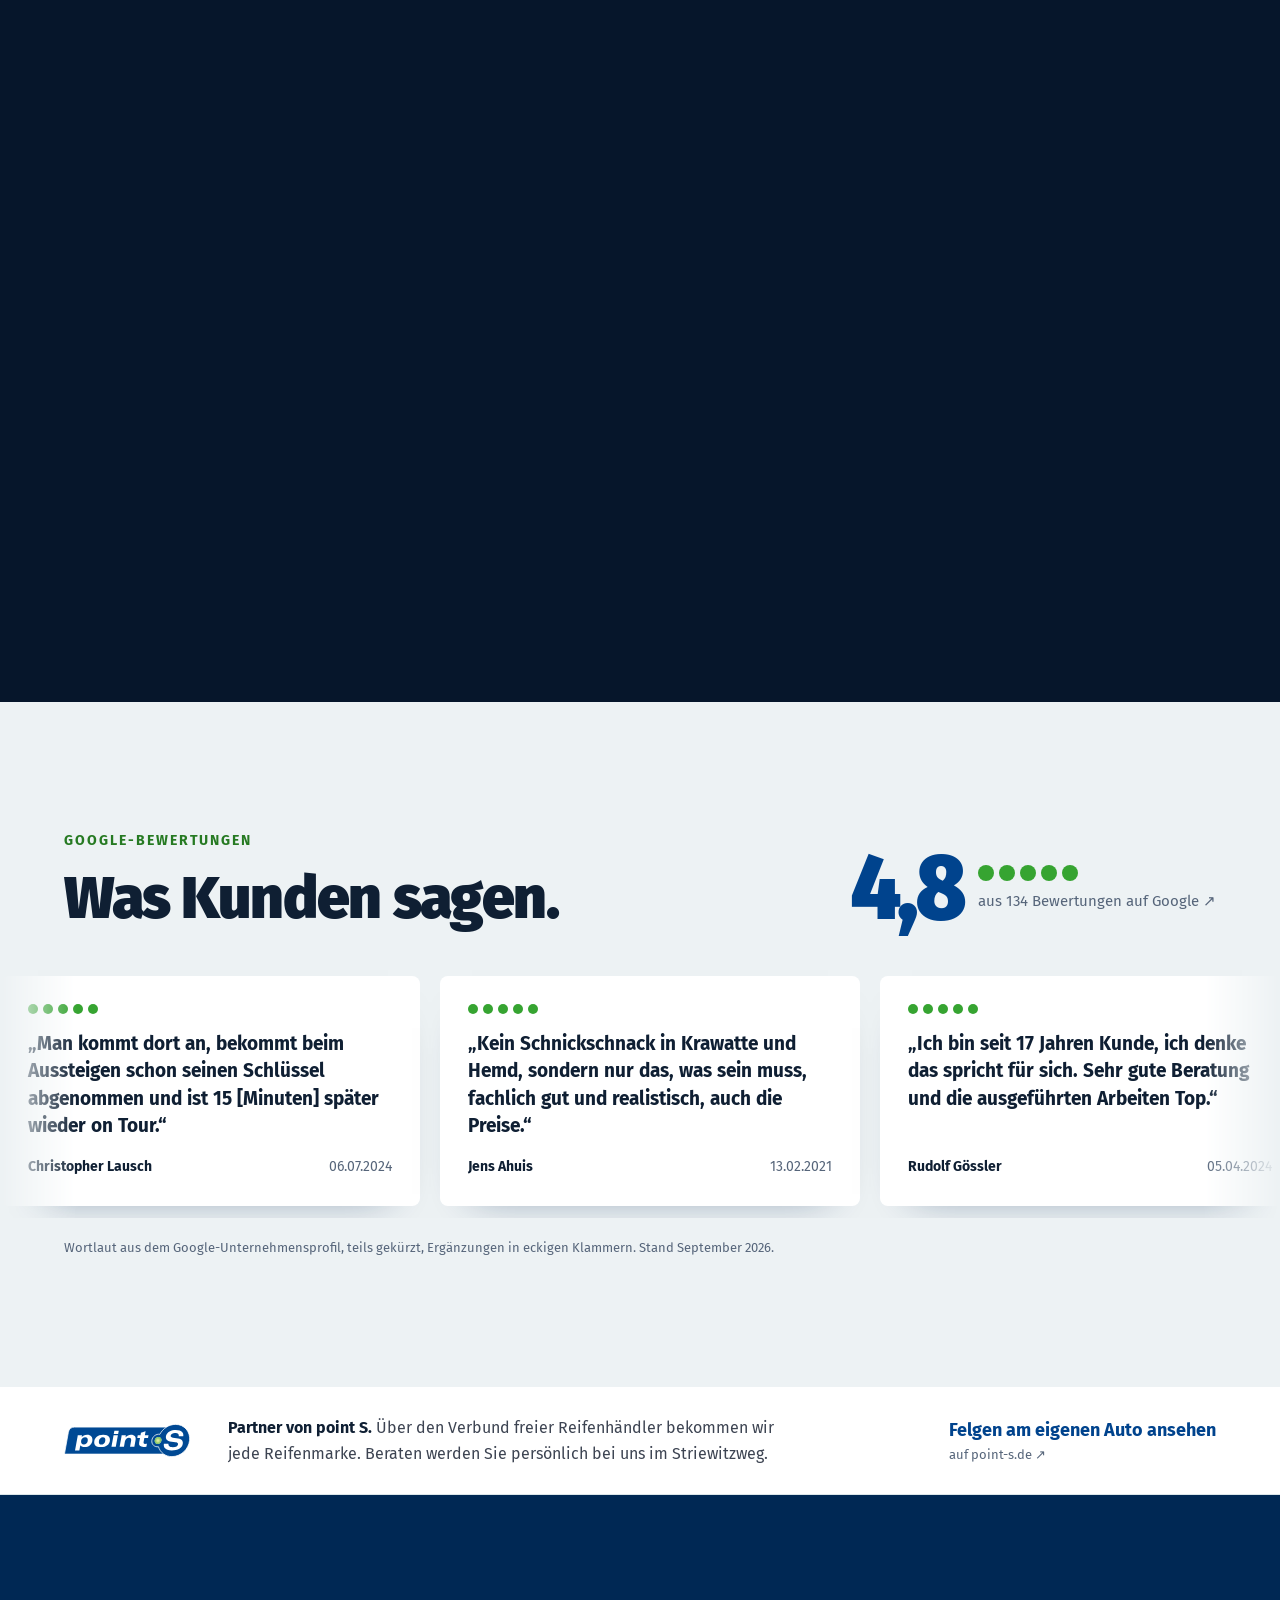
==== commit 16ba9e39: "Imagefilm V2" ====
--- a/index.html
+++ b/index.html
@@ -414,11 +414,11 @@
       <h2 class="h2" id="imagefilm-titel">Einmal durch die Werkstatt.</h2>
     </div>
     <div class="imagefilm-rahmen">
-      <video class="imagefilm-video" controls loading="lazy" preload="none" playsinline width="1920" height="1080" poster="video/imagefilm-poster.webp" aria-describedby="imagefilm-text">
-        <source src="video/imagefilm-960.webm" type="video/webm" media="(max-width: 760px)">
-        <source src="video/imagefilm-960.mp4" type="video/mp4" media="(max-width: 760px)">
-        <source src="video/imagefilm-1920.webm" type="video/webm">
-        <source src="video/imagefilm-1920.mp4" type="video/mp4">
+      <video class="imagefilm-video" controls loading="lazy" preload="none" playsinline width="1920" height="1080" poster="video/imagefilm-poster.webp?v=2" aria-describedby="imagefilm-text">
+        <source src="video/imagefilm-960.webm?v=2" type="video/webm" media="(max-width: 760px)">
+        <source src="video/imagefilm-960.mp4?v=2" type="video/mp4" media="(max-width: 760px)">
+        <source src="video/imagefilm-1920.webm?v=2" type="video/webm">
+        <source src="video/imagefilm-1920.mp4?v=2" type="video/mp4">
       </video>
     </div>
     <p class="imagefilm-text" id="imagefilm-text">Rad runter, Profil messen, Bremse prüfen, Reifen montieren: ein Arbeitstag bei uns in Stahnsdorf, in 41 Sekunden. Der Film hat Musik, der Ton startet erst, wenn Sie auf Play drücken.</p>
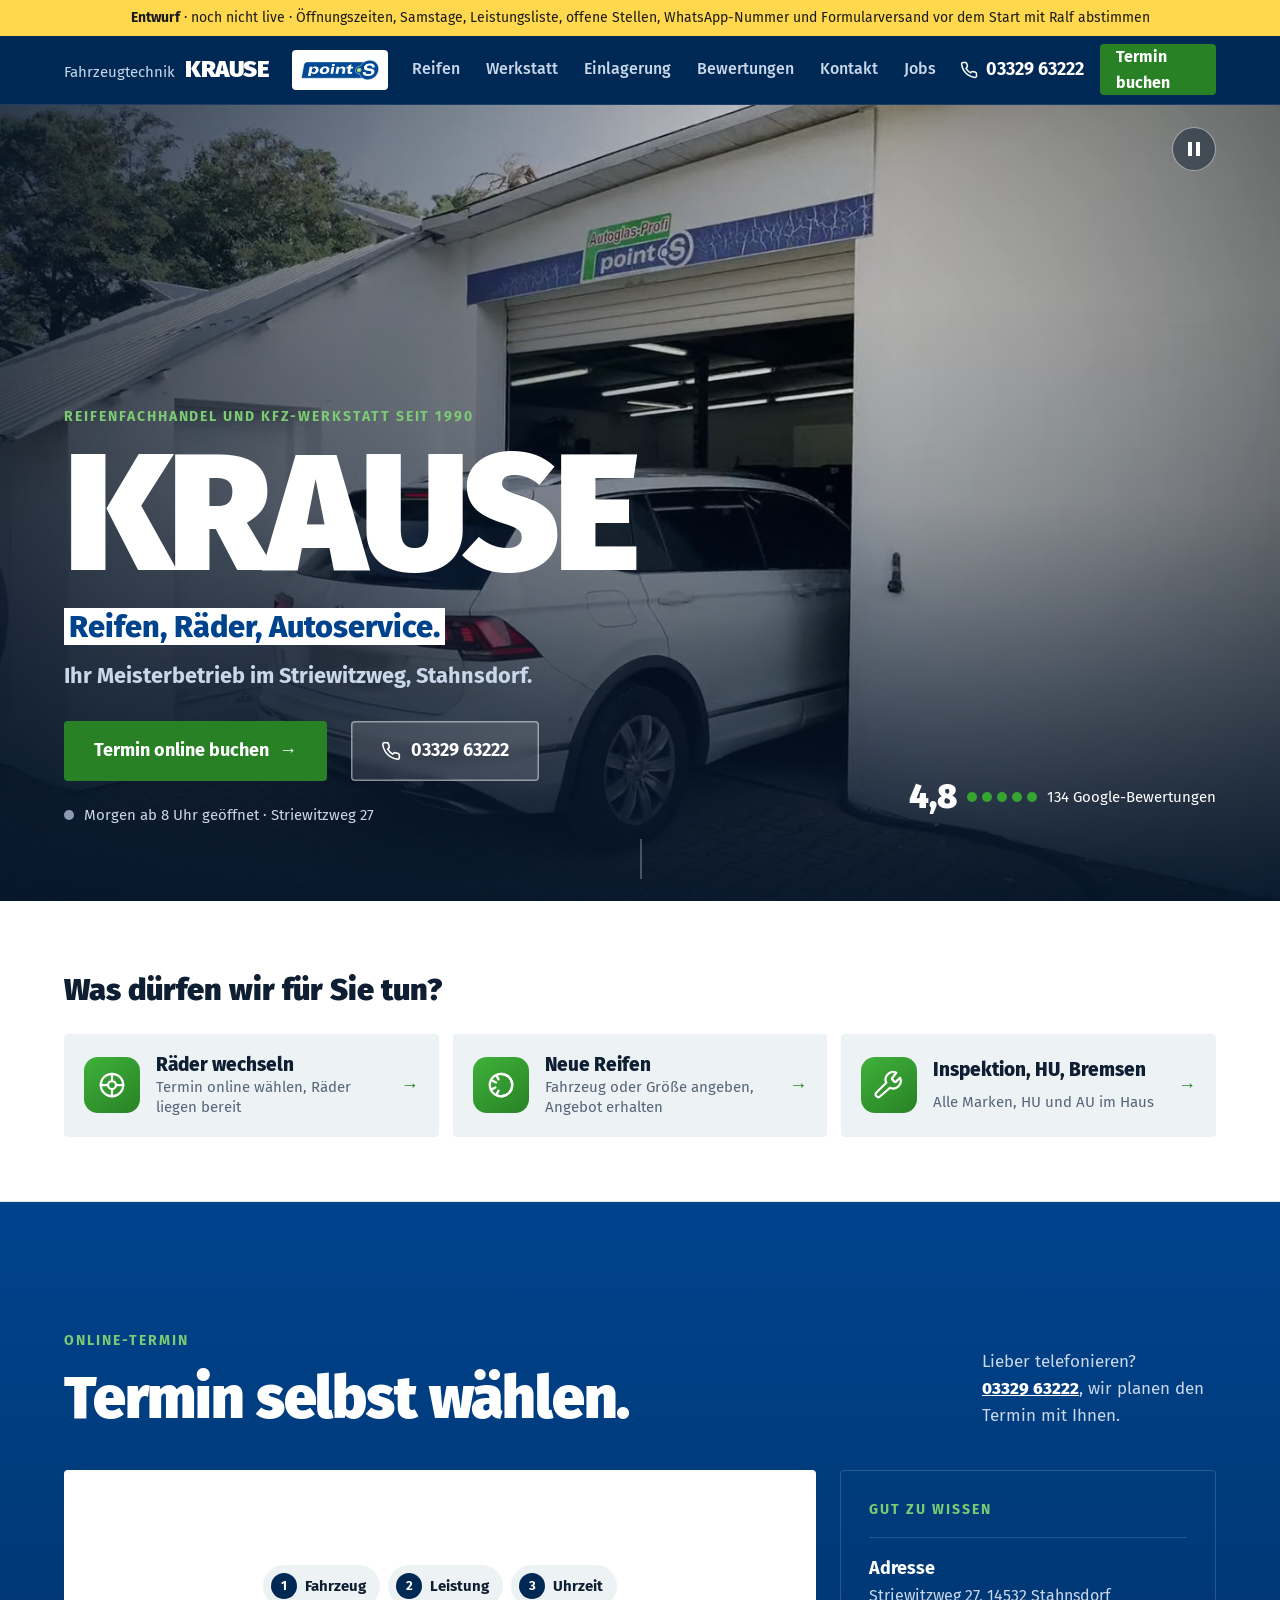
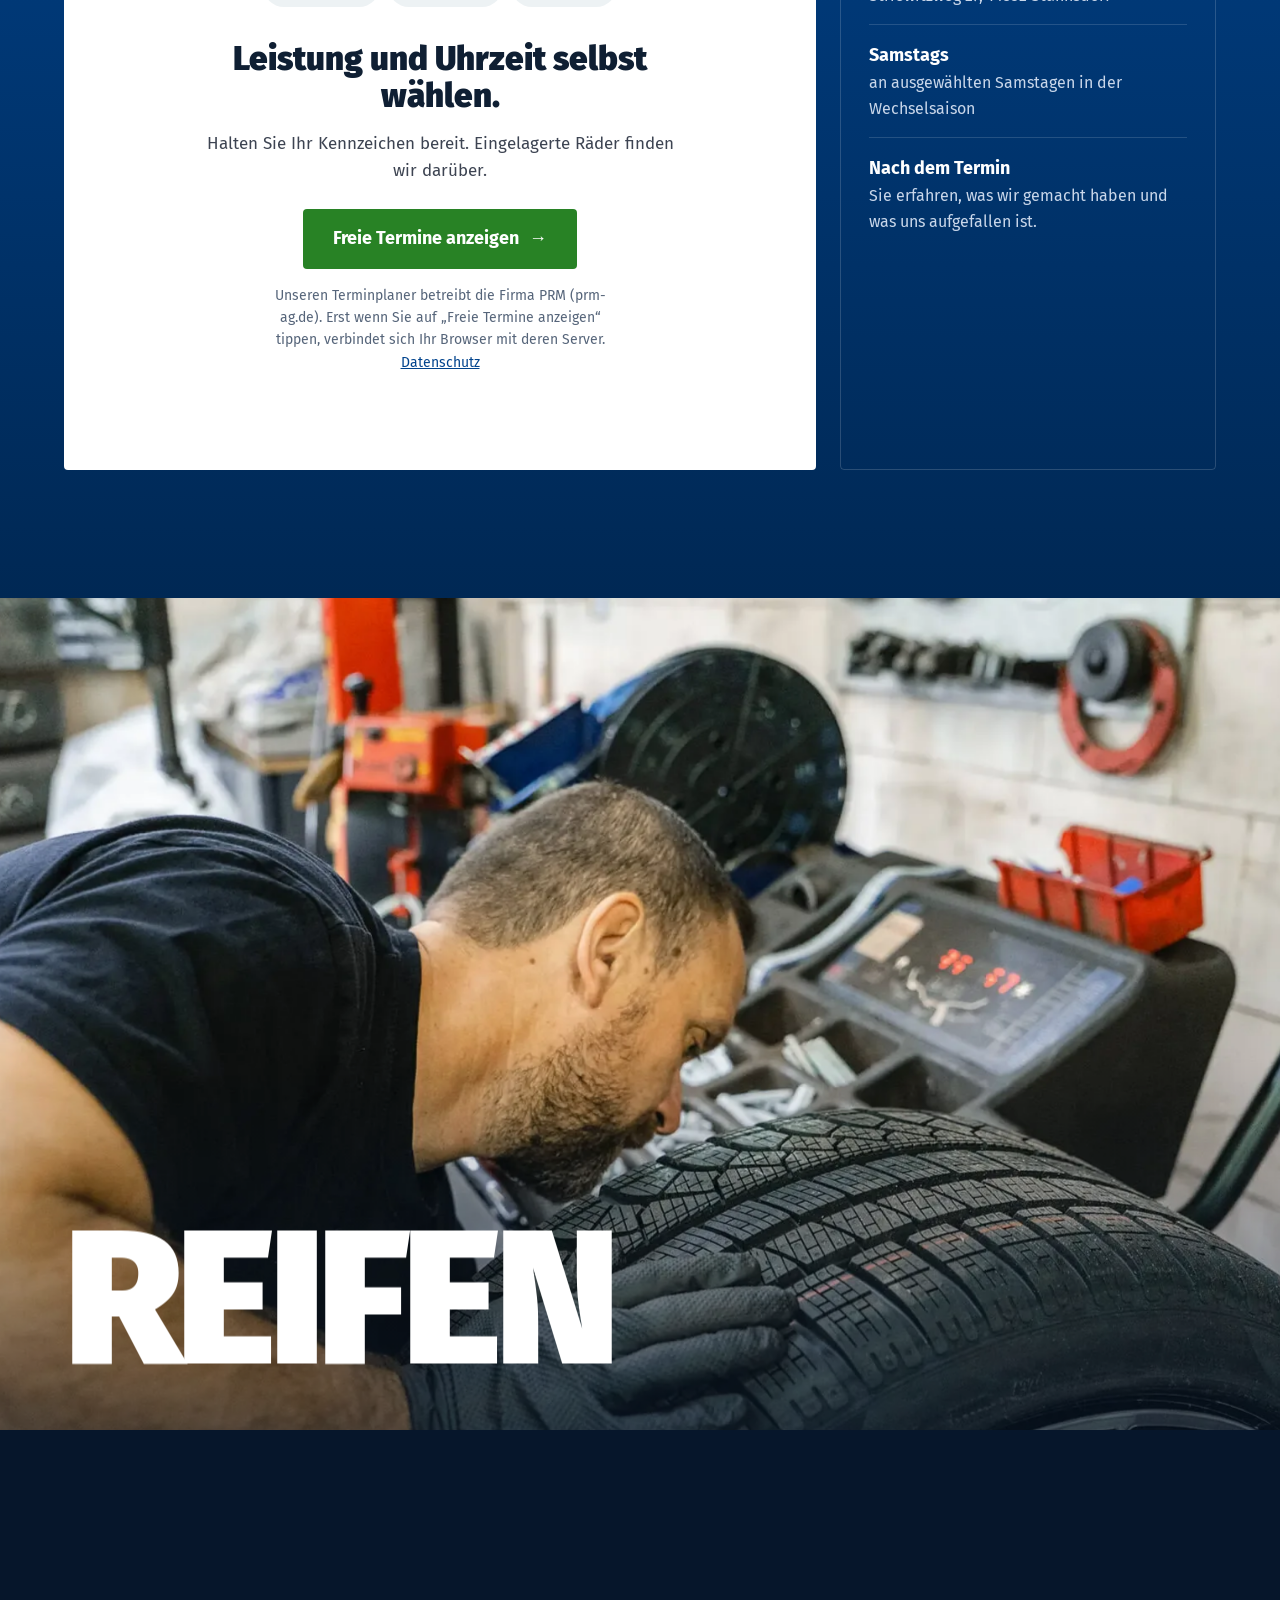
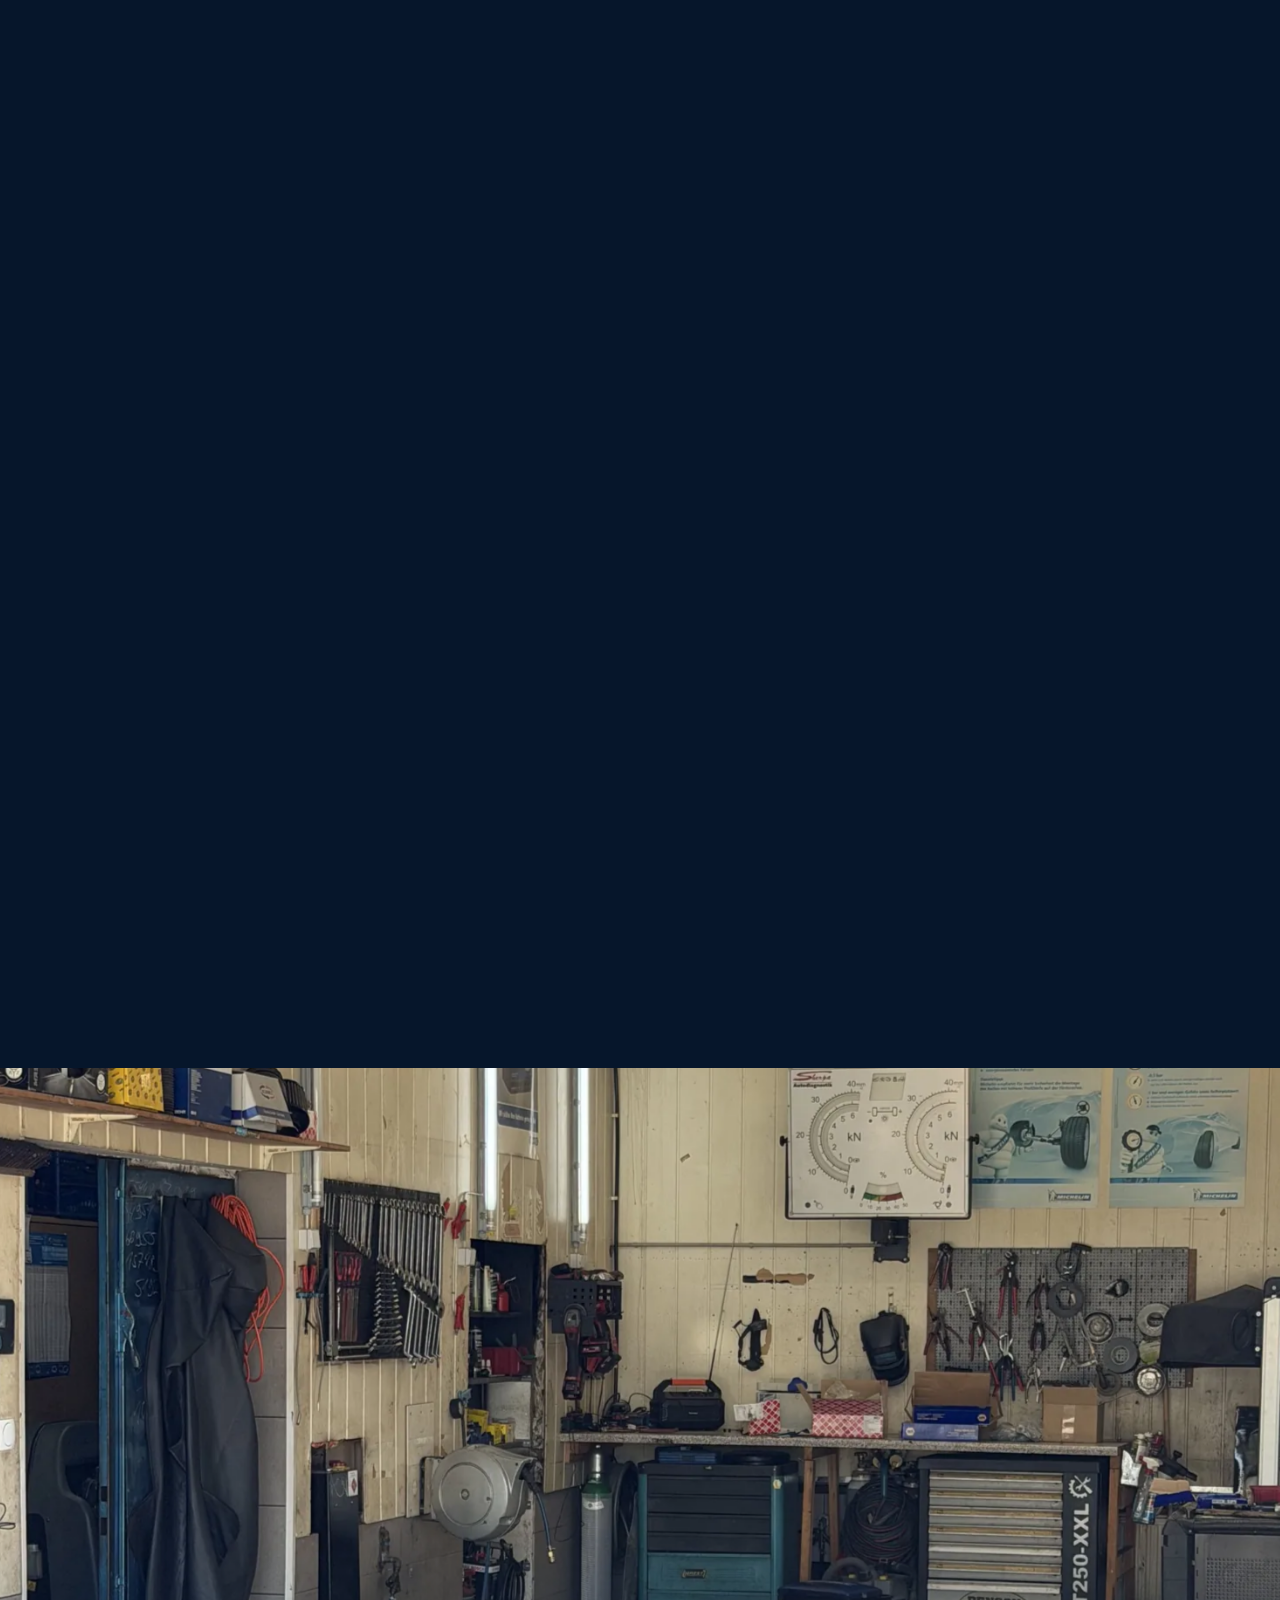
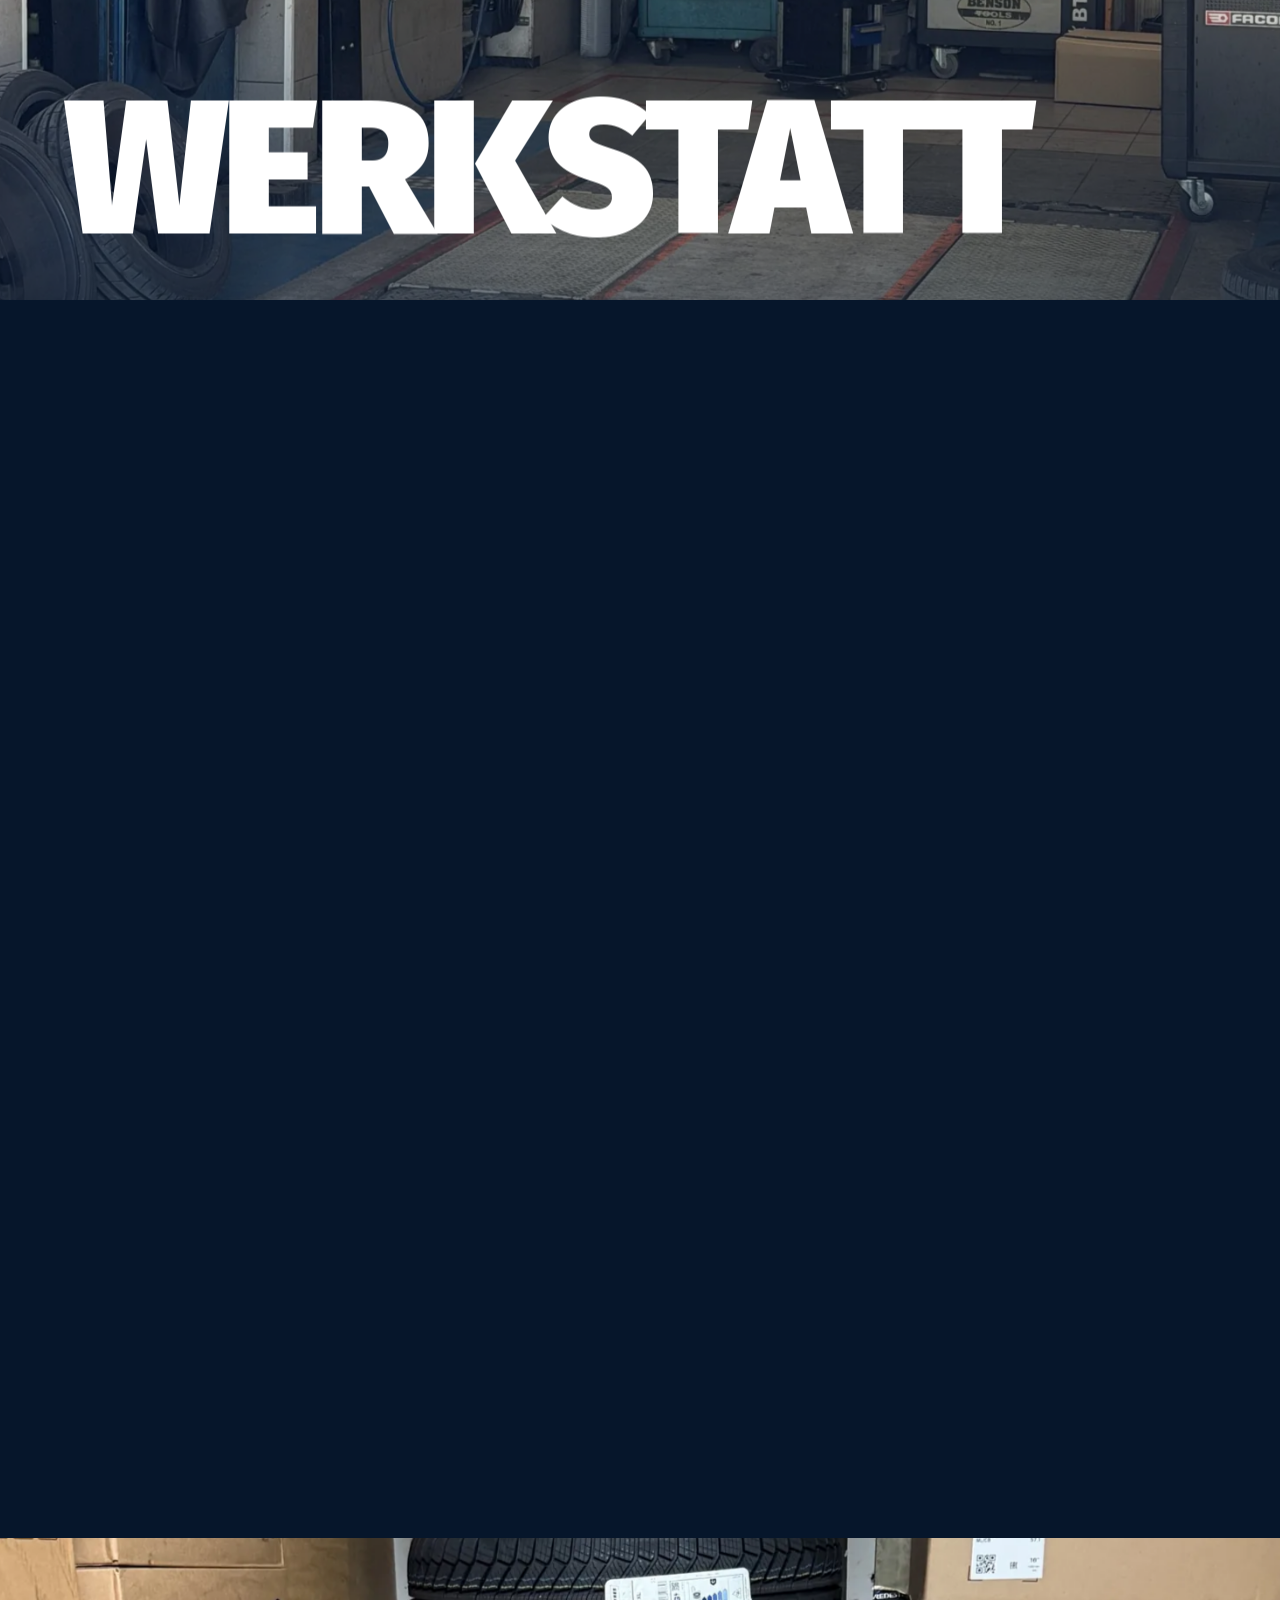
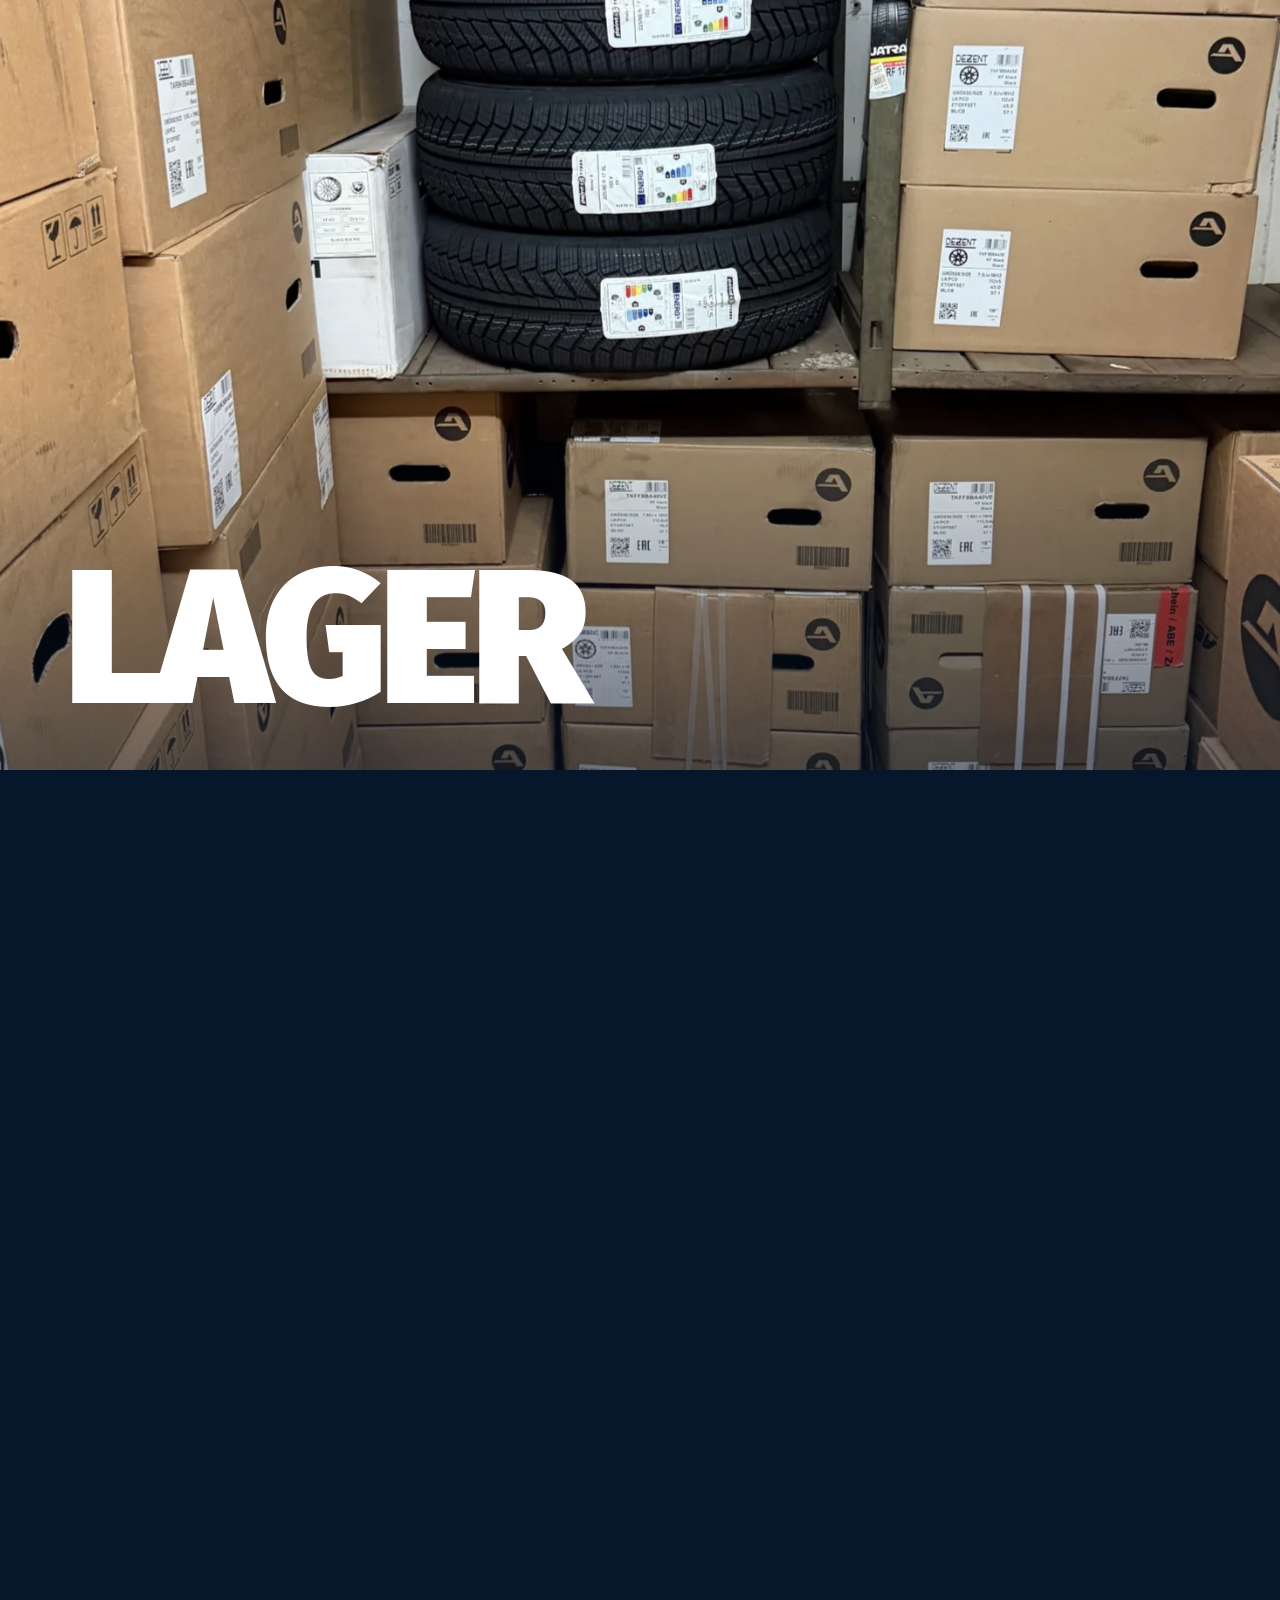
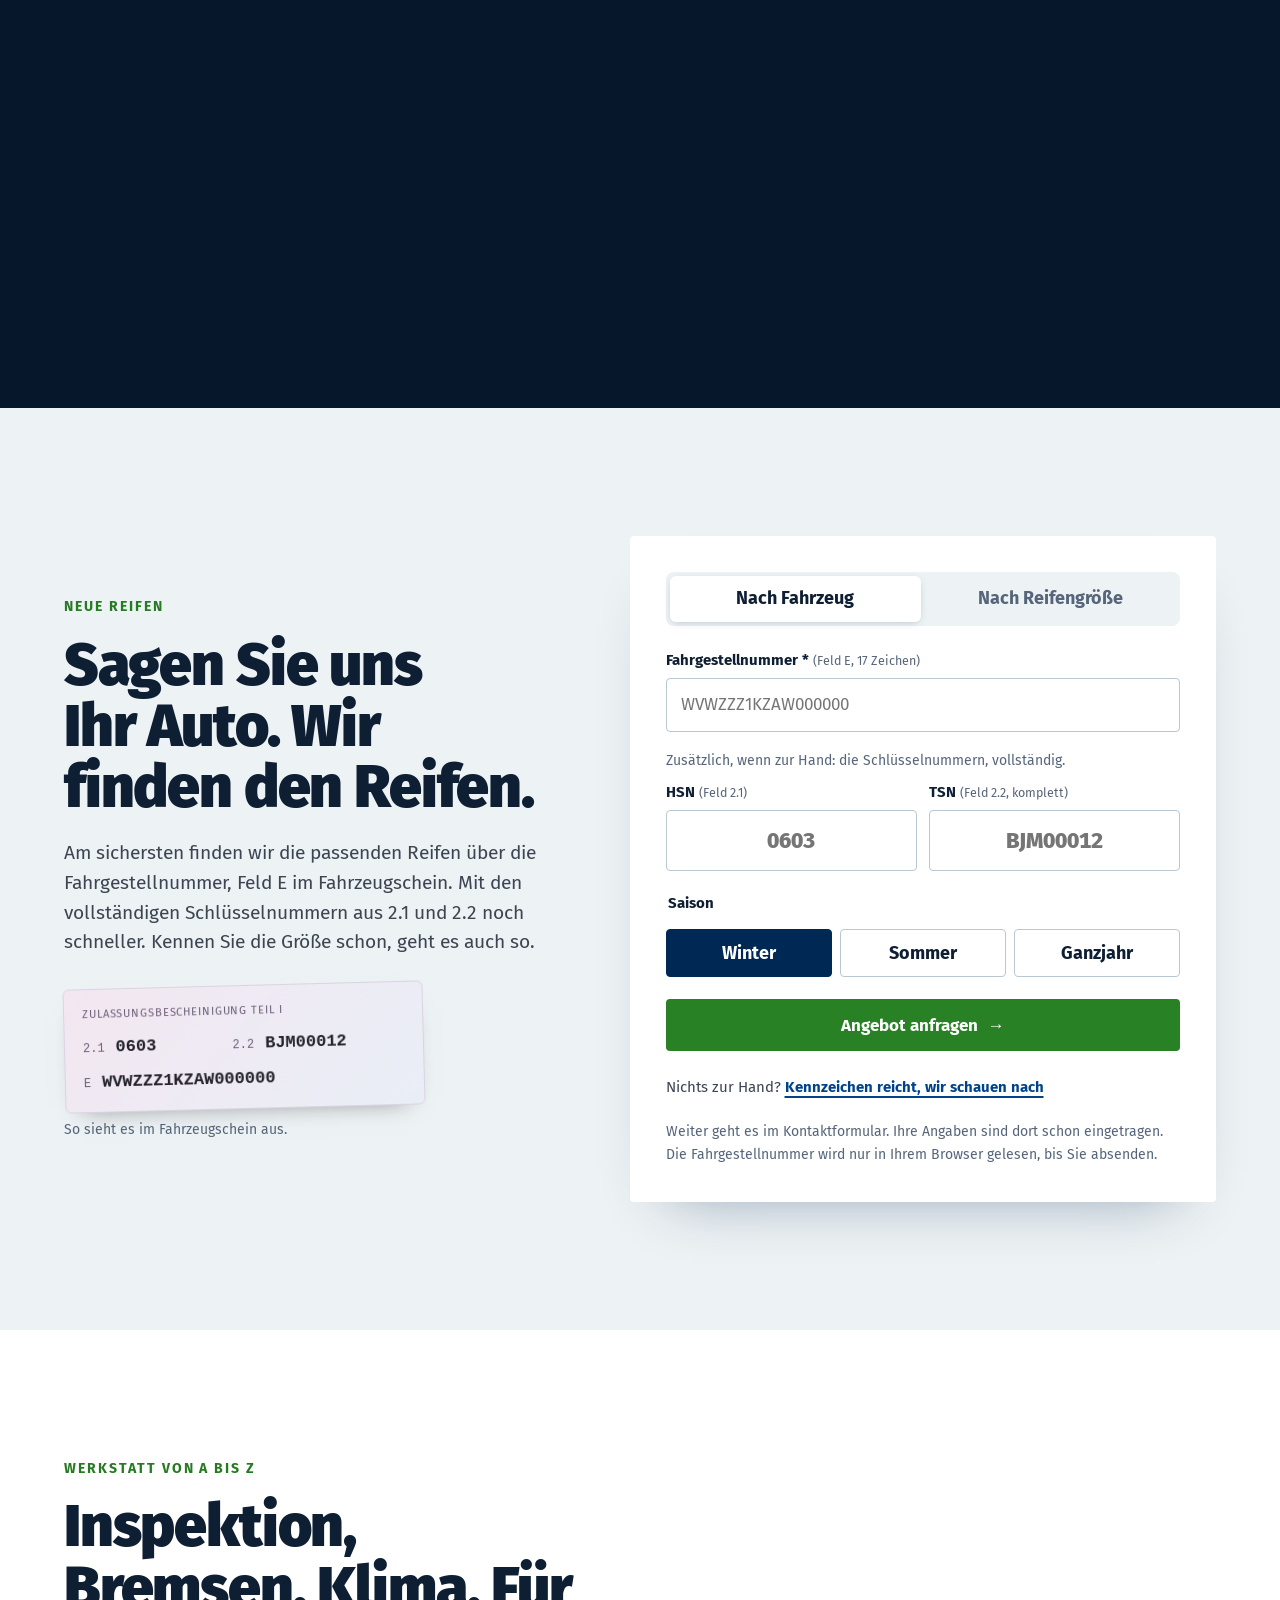
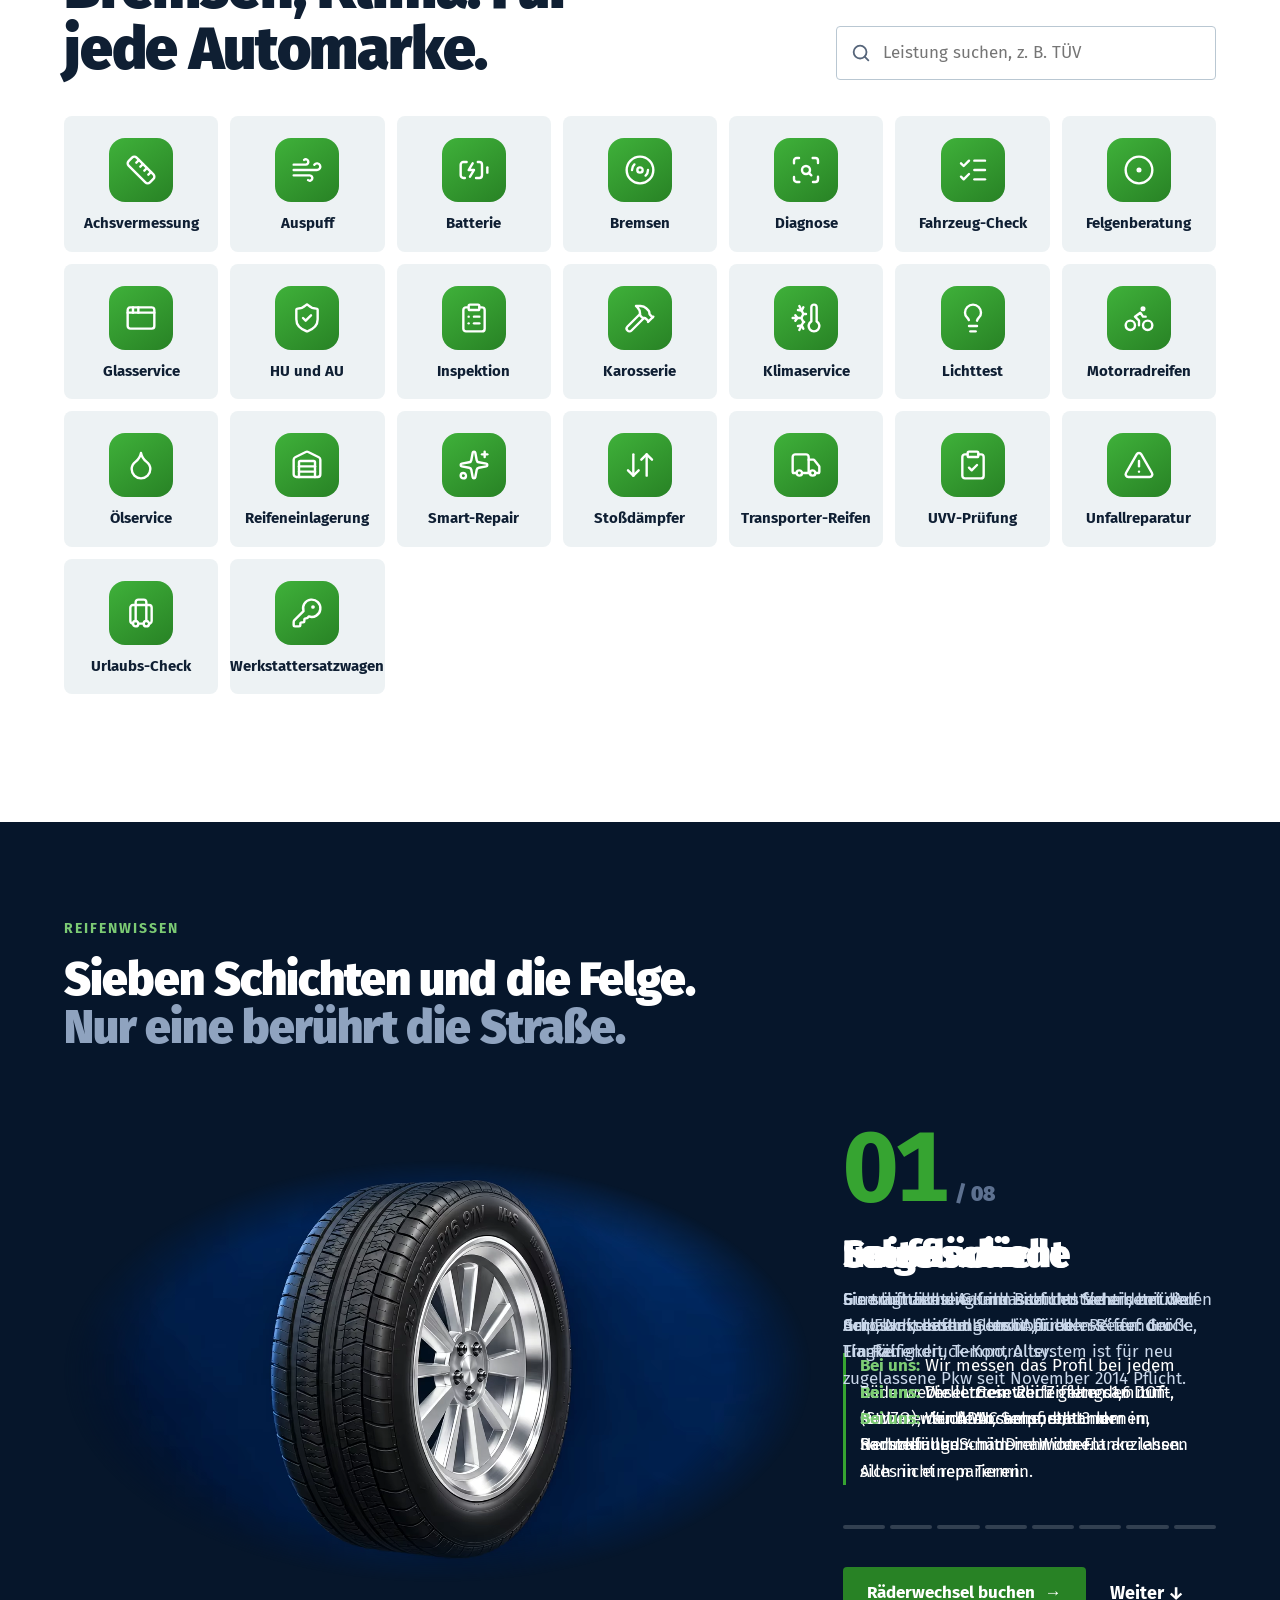
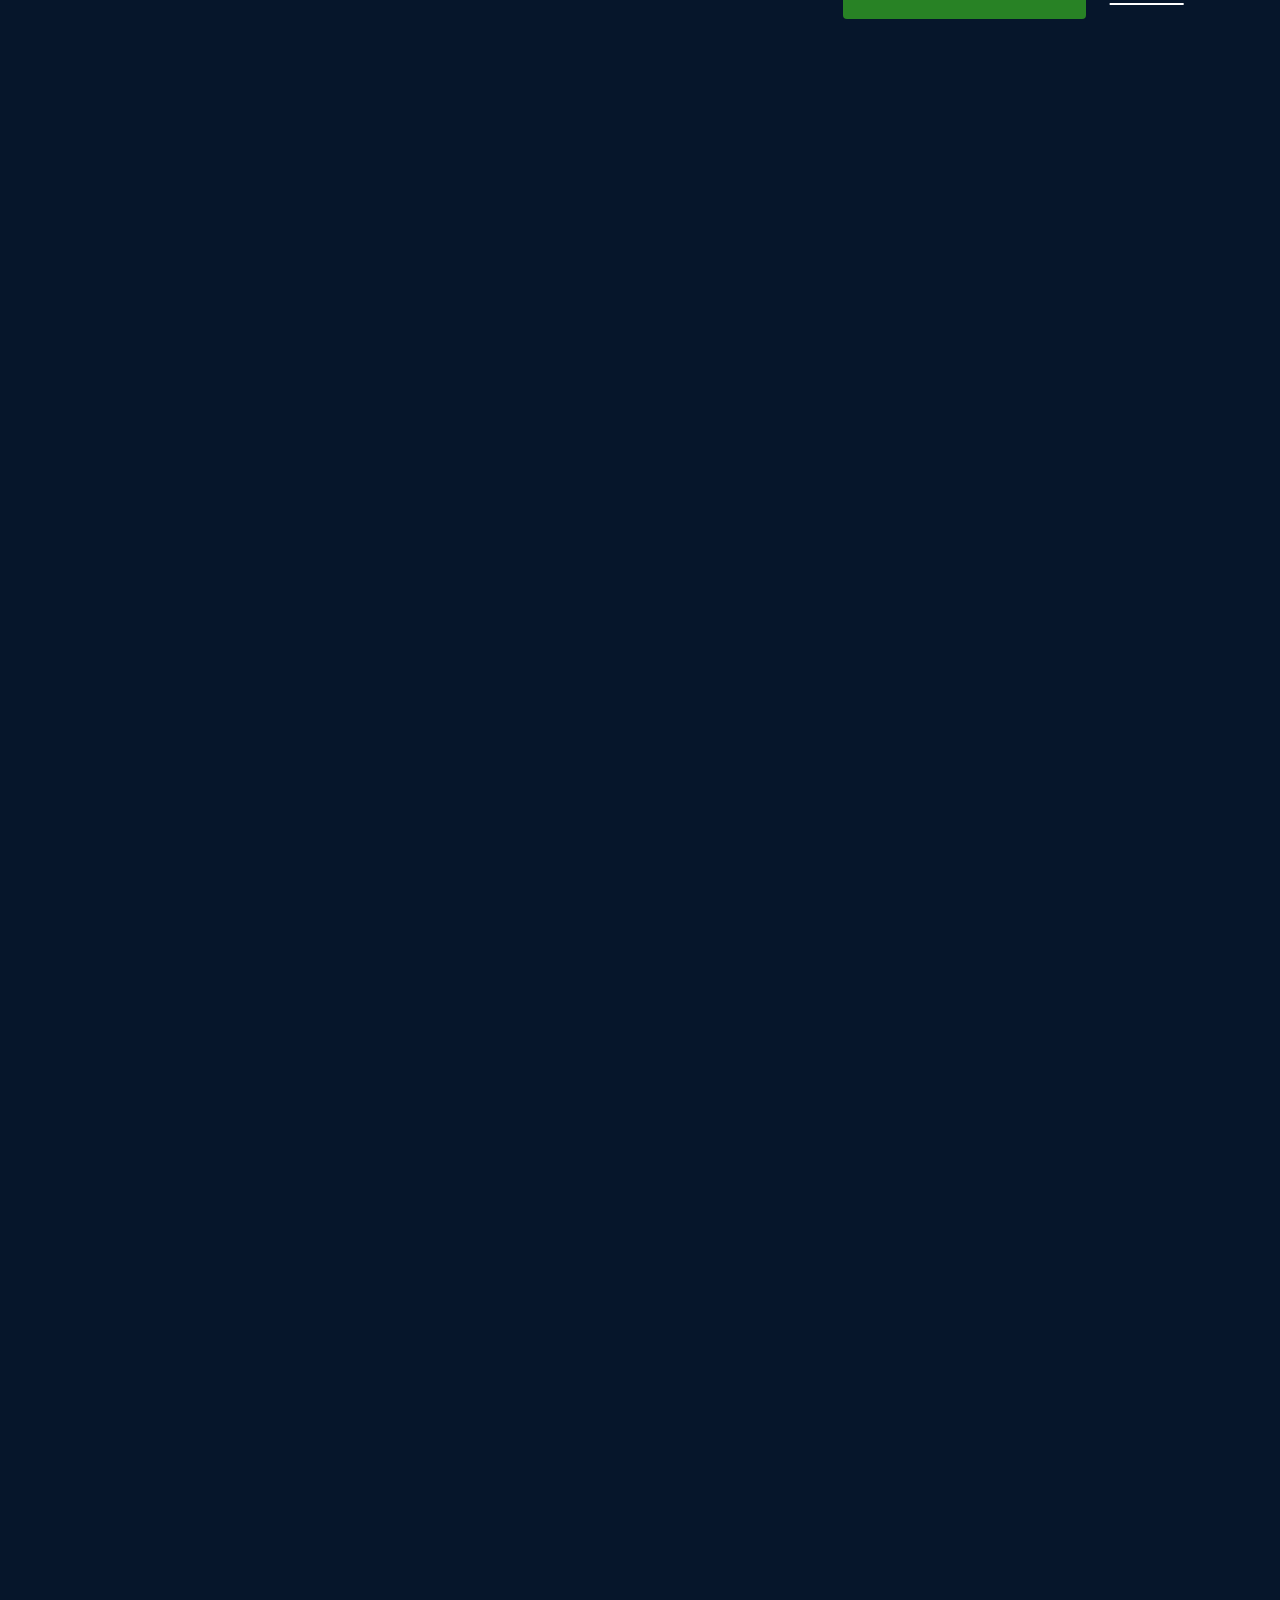
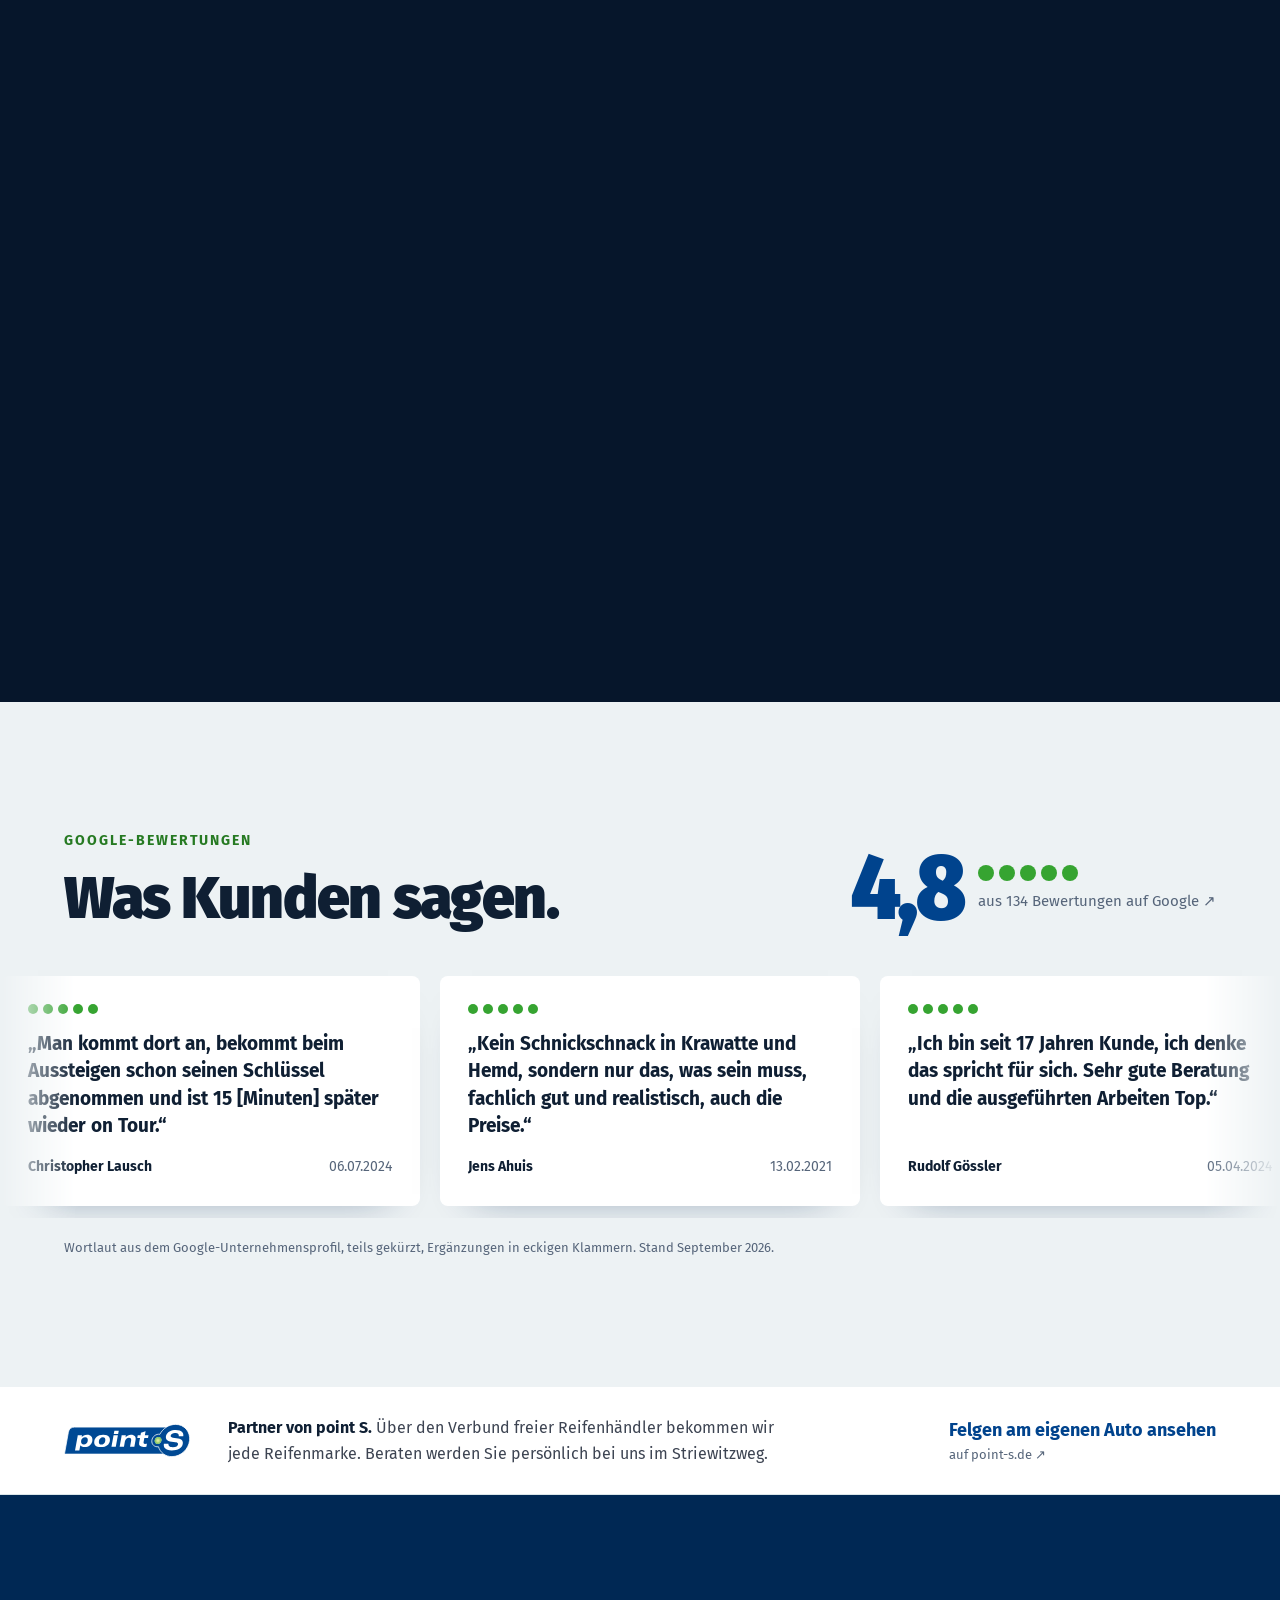
==== commit 6b02885d: "Imagefilm V3" ====
--- a/index.html
+++ b/index.html
@@ -78,10 +78,10 @@
   <div class="trailer" aria-hidden="true">
     <img class="trailer-bild" src="video/trailer4-1600-poster.webp" srcset="video/trailer4-960-poster.webp 960w, video/trailer4-1600-poster.webp 1600w" sizes="100vw" alt="" width="1600" height="900" fetchpriority="high">
     <video class="trailer-video" muted playsinline loop autoplay preload="metadata" disablepictureinpicture>
-      <source src="video/trailer4-960.webm?v=2" type="video/webm" media="(max-width: 760px)">
-      <source src="video/trailer4-960.mp4?v=2" type="video/mp4" media="(max-width: 760px)">
-      <source src="video/trailer4-1600.webm?v=2" type="video/webm">
-      <source src="video/trailer4-1600.mp4?v=2" type="video/mp4">
+      <source src="video/trailer4-960.webm?v=3" type="video/webm" media="(max-width: 760px)">
+      <source src="video/trailer4-960.mp4?v=3" type="video/mp4" media="(max-width: 760px)">
+      <source src="video/trailer4-1600.webm?v=3" type="video/webm">
+      <source src="video/trailer4-1600.mp4?v=3" type="video/mp4">
     </video>
   </div>
   <div class="hero-innen">
@@ -333,7 +333,7 @@
     <div class="reifen-film">
       <div class="reifen-kamera">
         <video class="reifen-video" muted playsinline preload="none" poster="video/reifen-poster.webp" disablepictureinpicture aria-hidden="true"
-          data-quellen='{"webm":["video/reifen-960.webm?v=2","video/reifen-hd.webm?v=1"],"mp4":["video/reifen-960.mp4?v=1","video/reifen-hd.mp4?v=1"]}'></video>
+          data-quellen='{"webm":["video/reifen-960.webm?v=3","video/reifen-hd.webm?v=1"],"mp4":["video/reifen-960.mp4?v=1","video/reifen-hd.mp4?v=1"]}'></video>
         <ol class="film-punkte" aria-hidden="true">
           <li style="--x:17.2%;--y:20.8%"><span>1</span><em>Lauffläche</em></li>
           <li style="--x:23.5%;--y:32%"><span>2</span><em>Nylon-Bandage</em></li>
@@ -414,14 +414,14 @@
       <h2 class="h2" id="imagefilm-titel">Einmal durch die Werkstatt.</h2>
     </div>
     <div class="imagefilm-rahmen">
-      <video class="imagefilm-video" controls loading="lazy" preload="none" playsinline width="1920" height="1080" poster="video/imagefilm-poster.webp?v=2" aria-describedby="imagefilm-text">
-        <source src="video/imagefilm-960.webm?v=2" type="video/webm" media="(max-width: 760px)">
-        <source src="video/imagefilm-960.mp4?v=2" type="video/mp4" media="(max-width: 760px)">
-        <source src="video/imagefilm-1920.webm?v=2" type="video/webm">
-        <source src="video/imagefilm-1920.mp4?v=2" type="video/mp4">
+      <video class="imagefilm-video" controls loading="lazy" preload="none" playsinline width="1920" height="1080" poster="video/imagefilm-poster.webp?v=3" aria-describedby="imagefilm-text">
+        <source src="video/imagefilm-960.webm?v=3" type="video/webm" media="(max-width: 760px)">
+        <source src="video/imagefilm-960.mp4?v=3" type="video/mp4" media="(max-width: 760px)">
+        <source src="video/imagefilm-1920.webm?v=3" type="video/webm">
+        <source src="video/imagefilm-1920.mp4?v=3" type="video/mp4">
       </video>
     </div>
-    <p class="imagefilm-text" id="imagefilm-text">Rad runter, Profil messen, Bremse prüfen, Reifen montieren: ein Arbeitstag bei uns in Stahnsdorf, in 41 Sekunden. Der Film hat Musik, der Ton startet erst, wenn Sie auf Play drücken.</p>
+    <p class="imagefilm-text" id="imagefilm-text">Rad runter, Profil messen, Bremse prüfen, Reifen montieren: ein Arbeitstag bei uns in Stahnsdorf, in 35 Sekunden. Der Film hat Musik, der Ton startet erst, wenn Sie auf Play drücken.</p>
   </div>
 </section>
 
